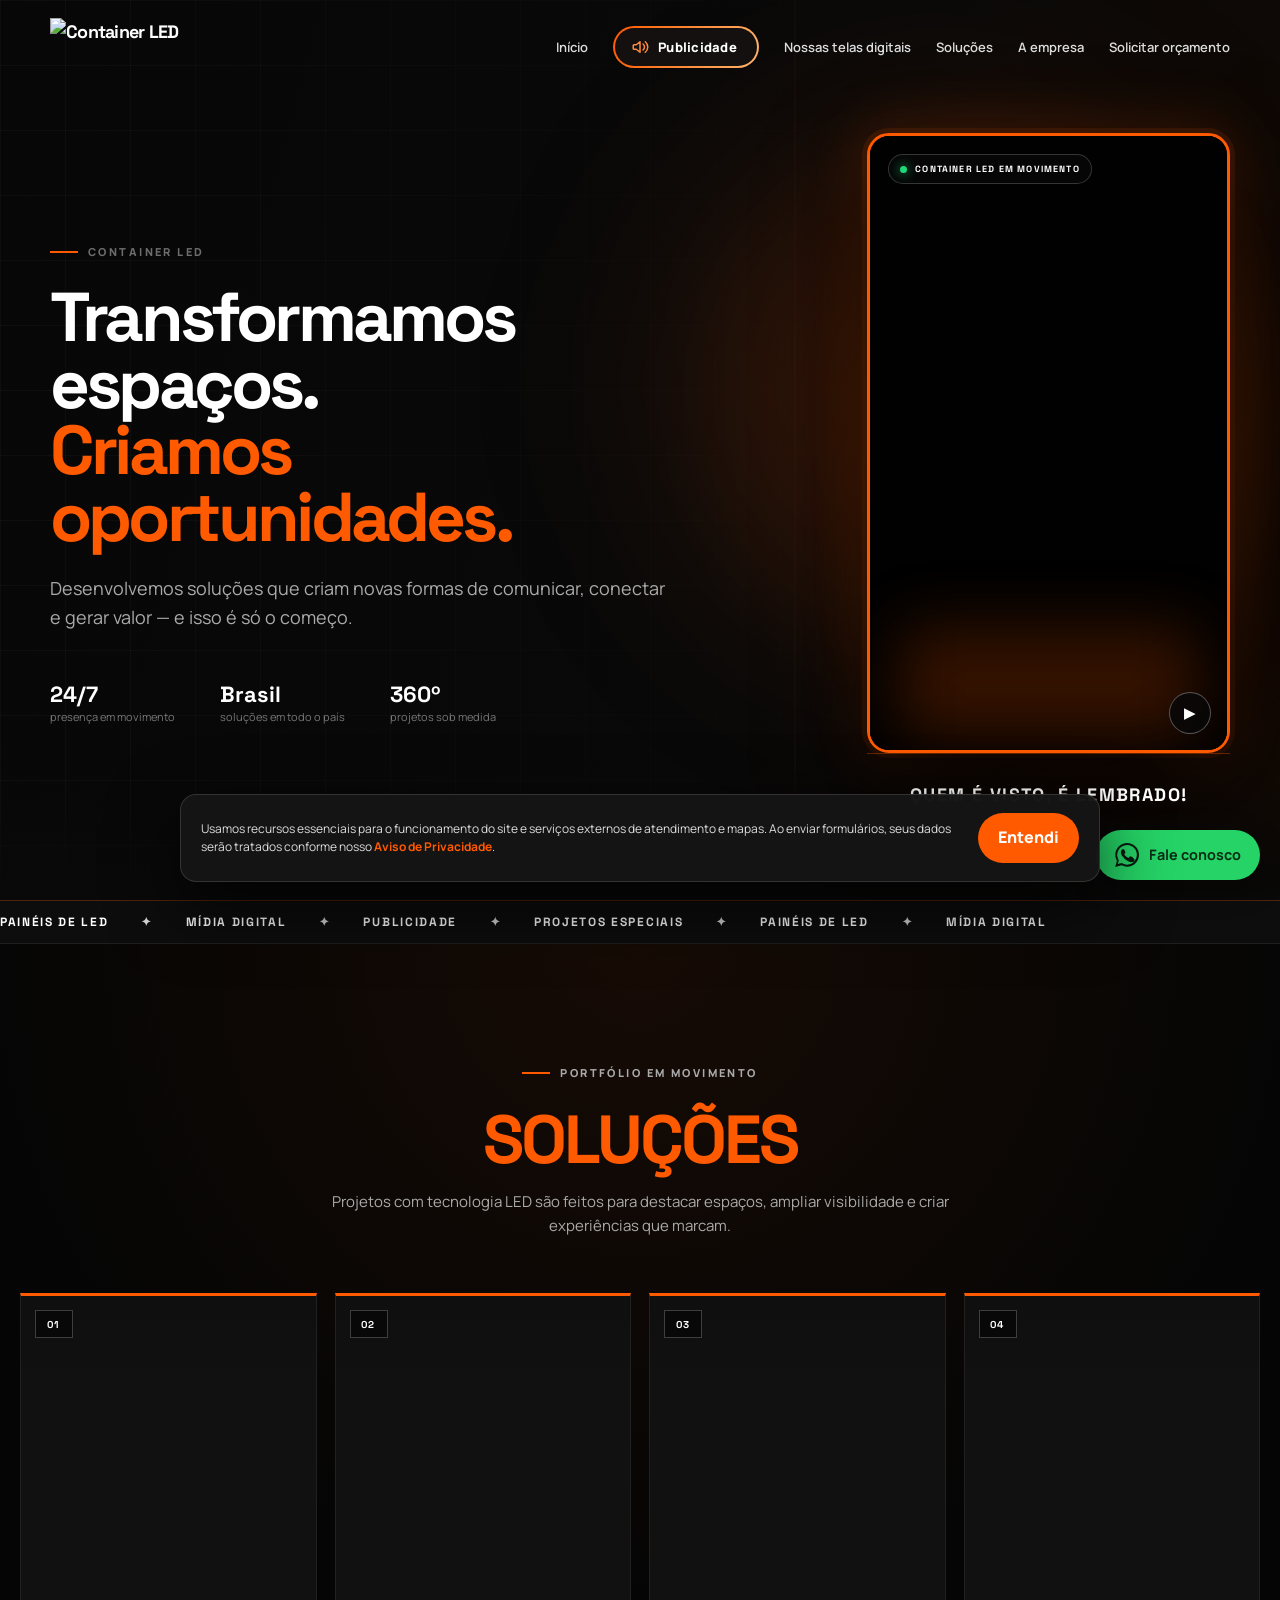
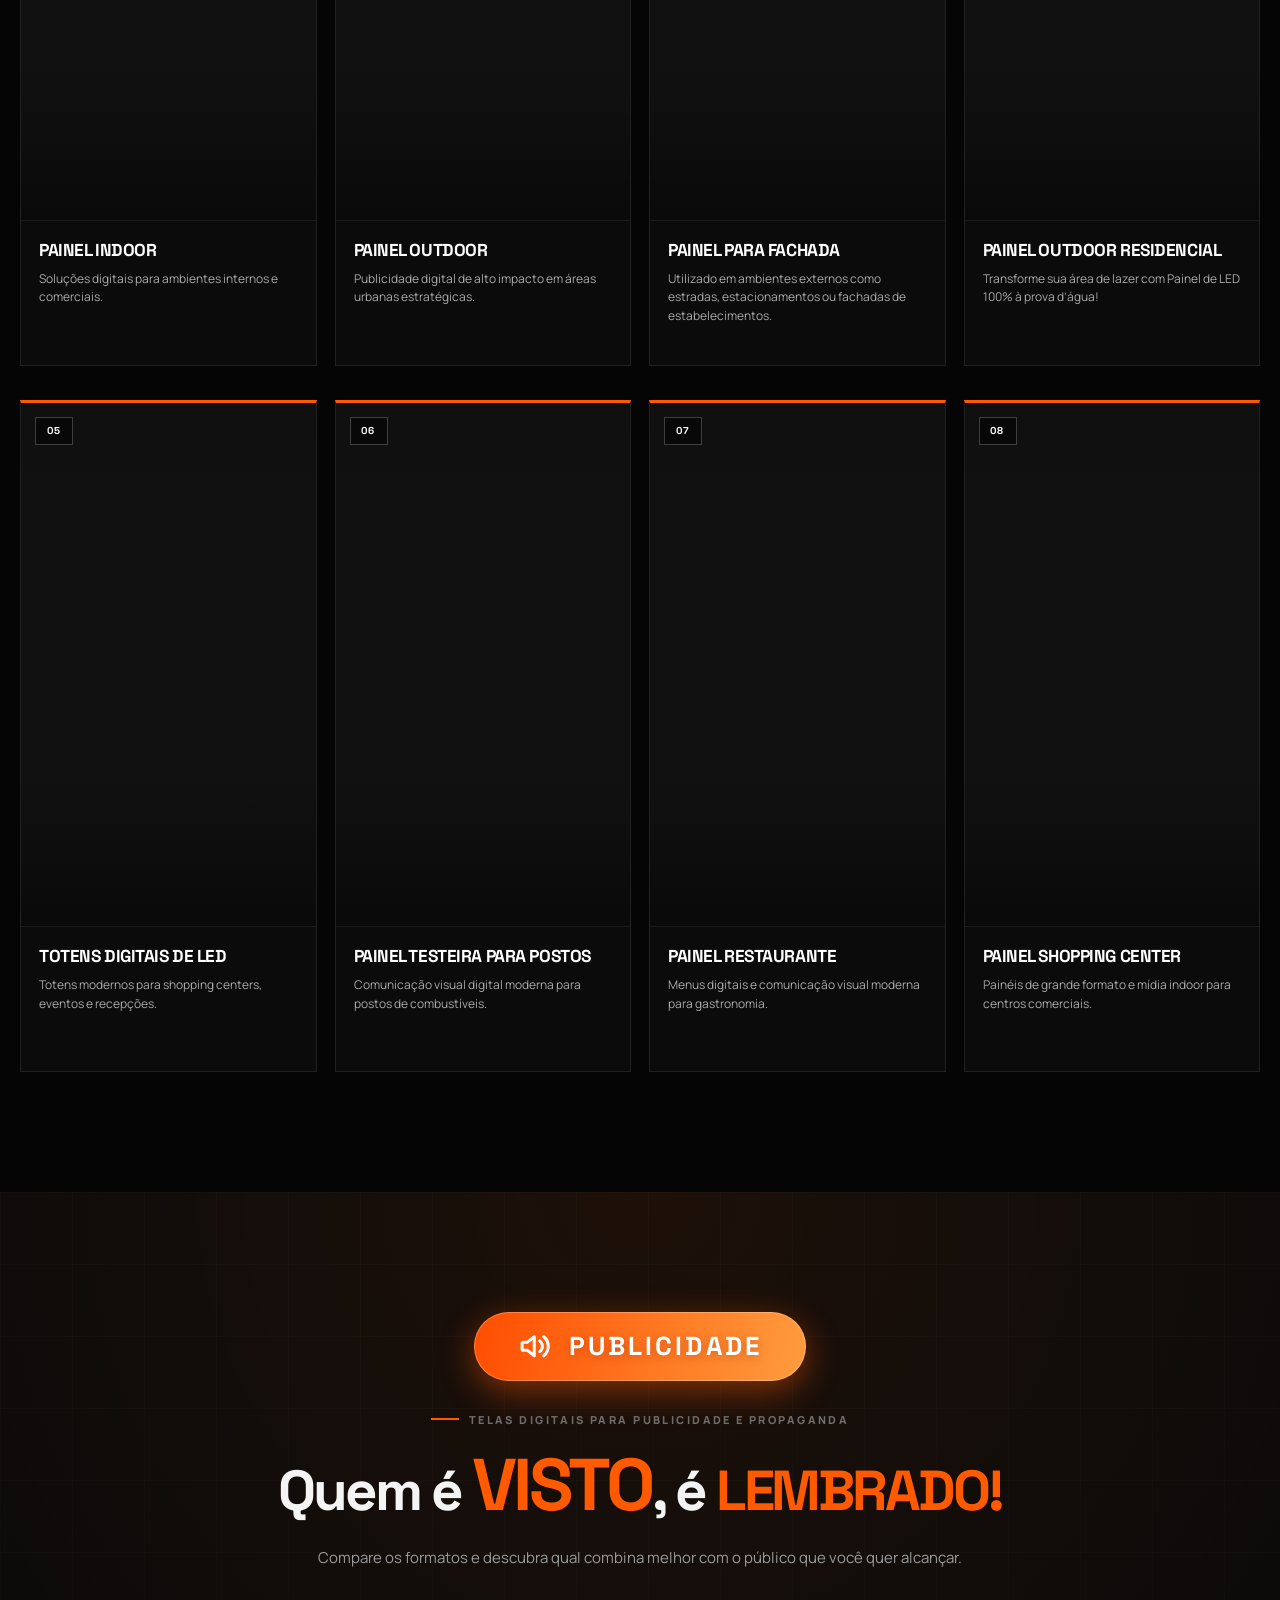
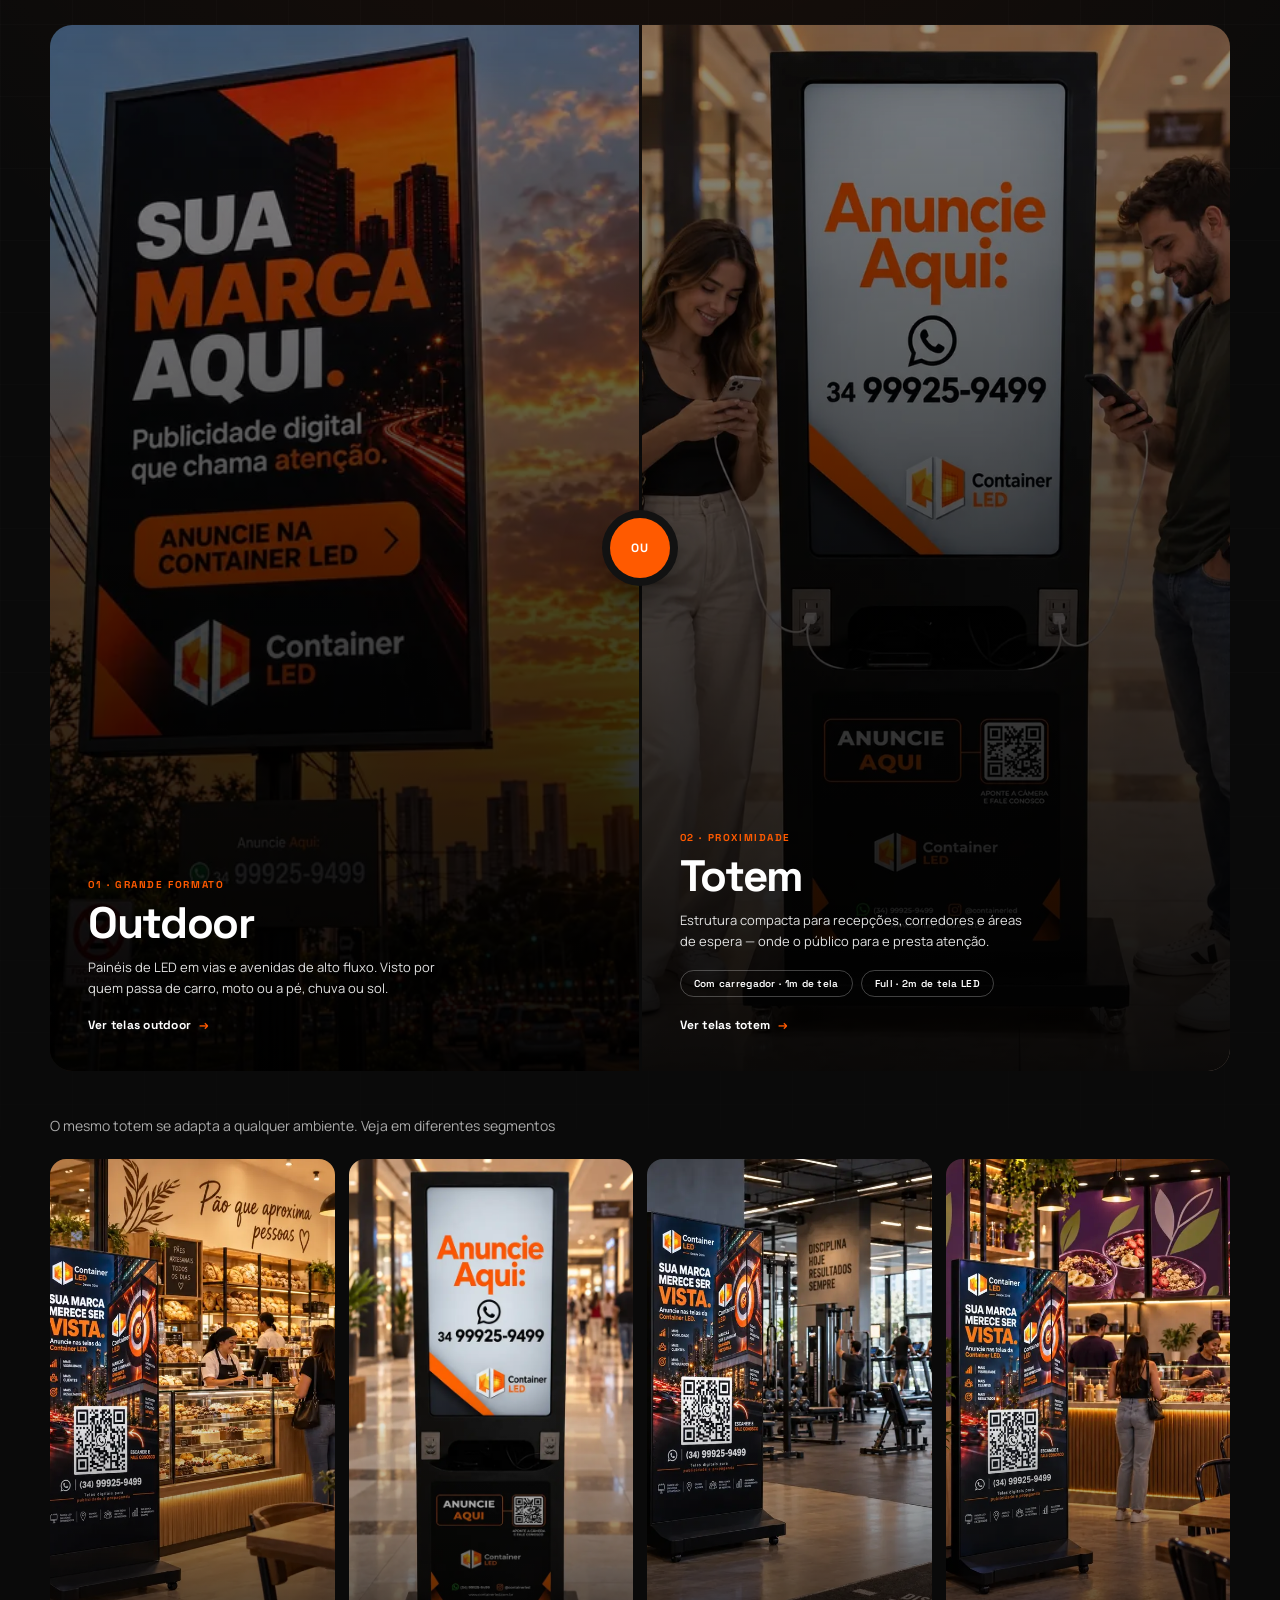
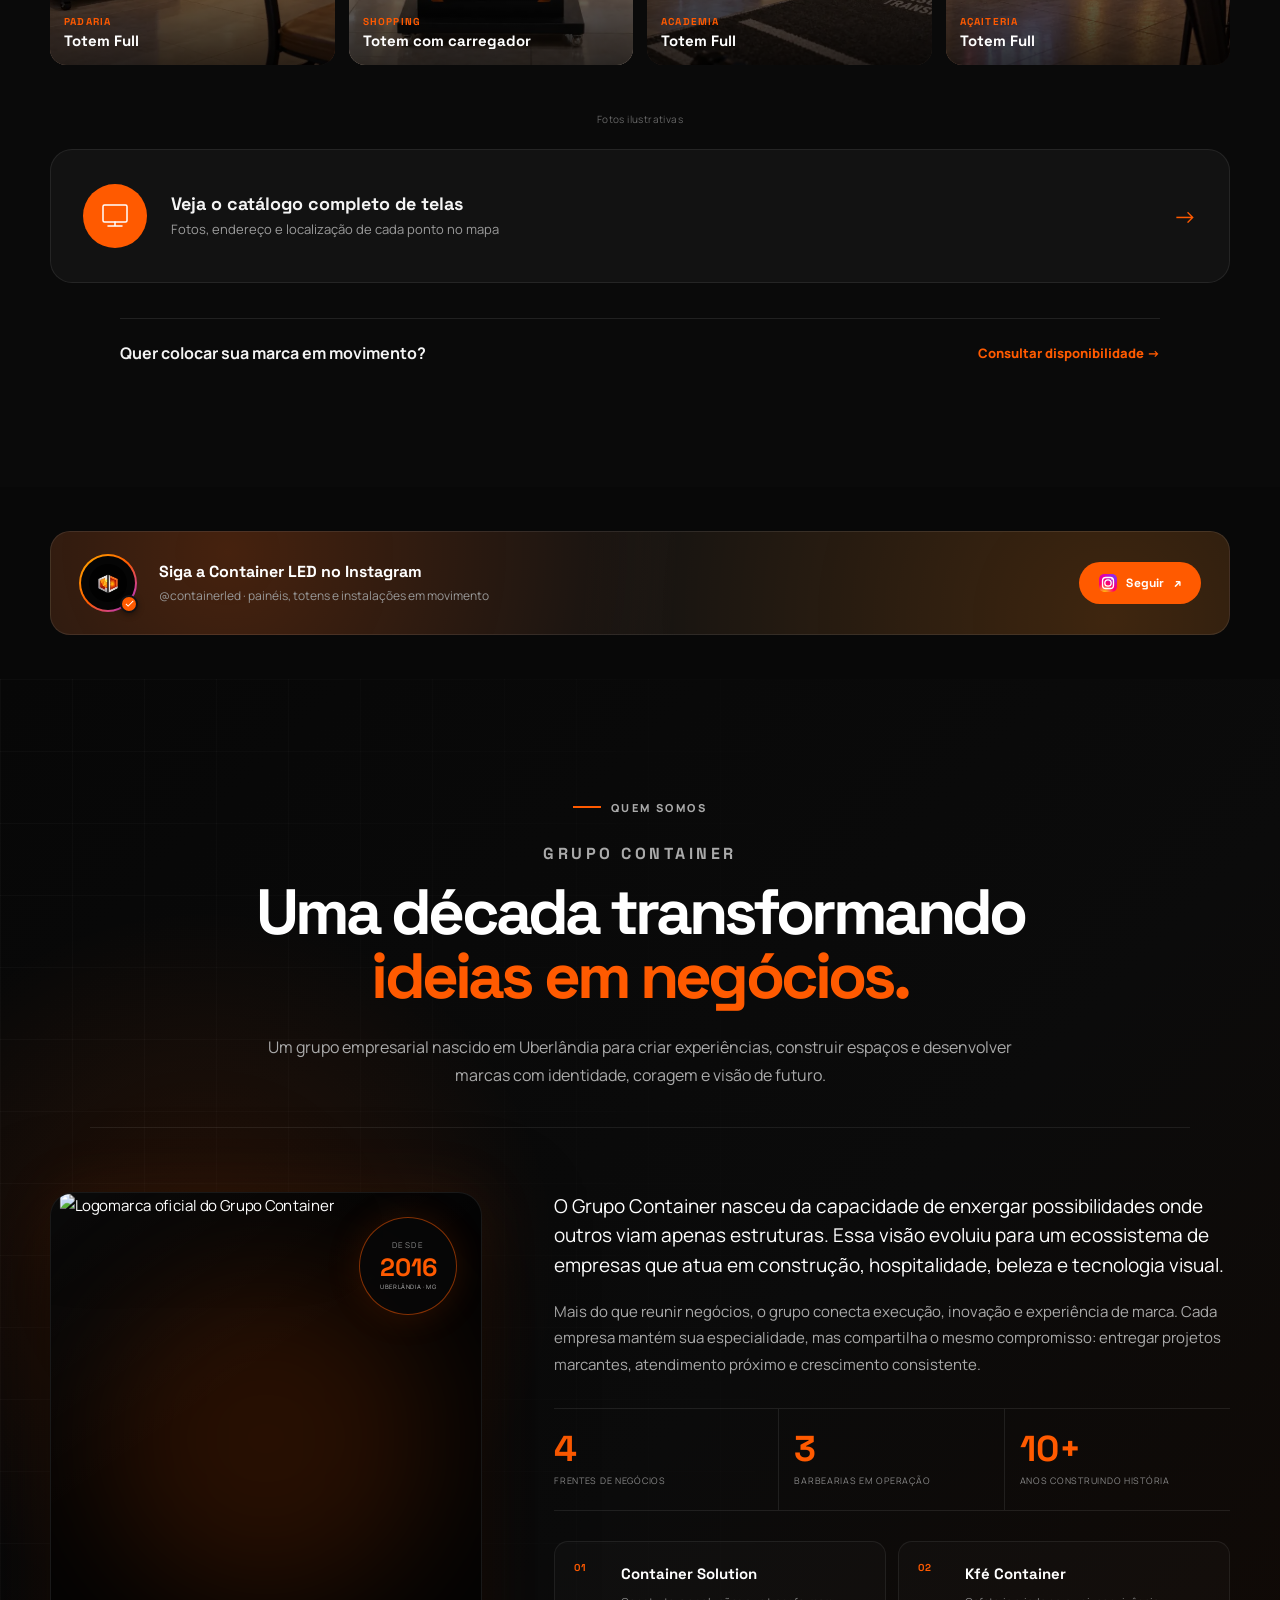
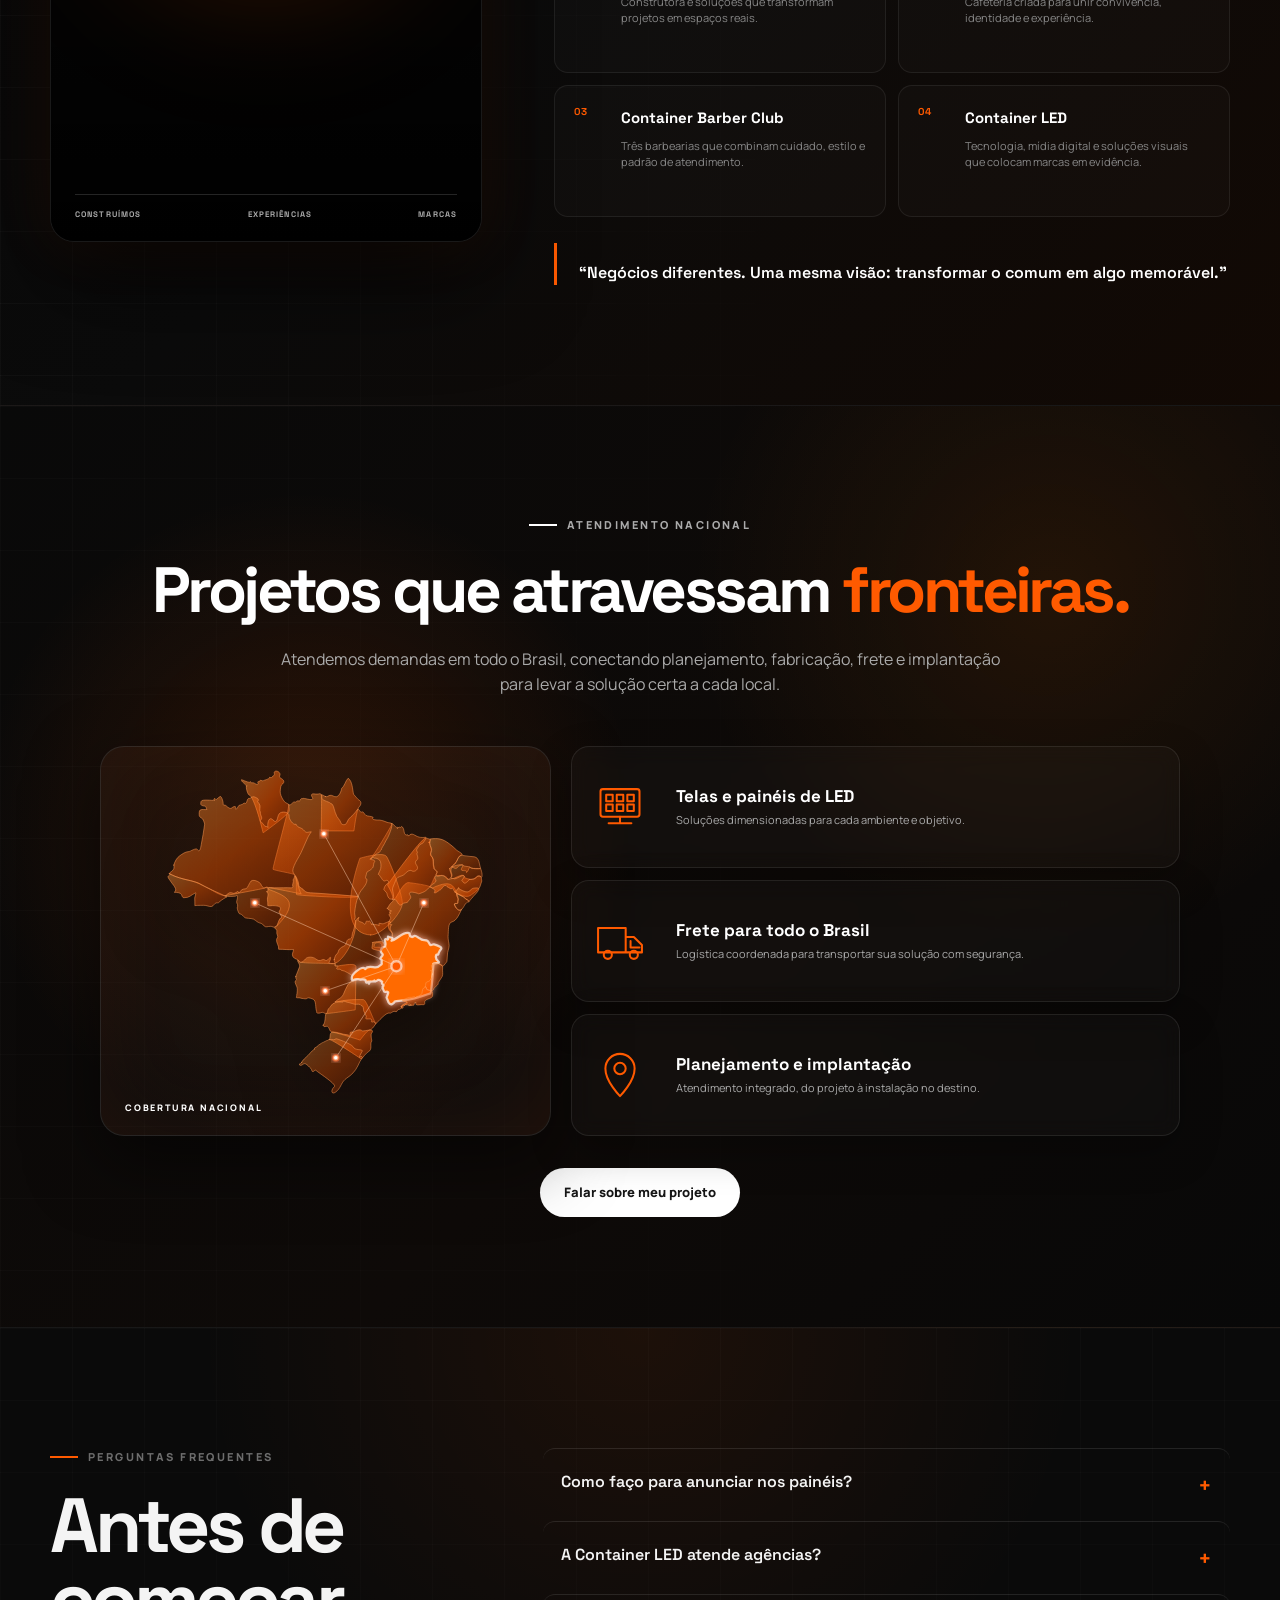
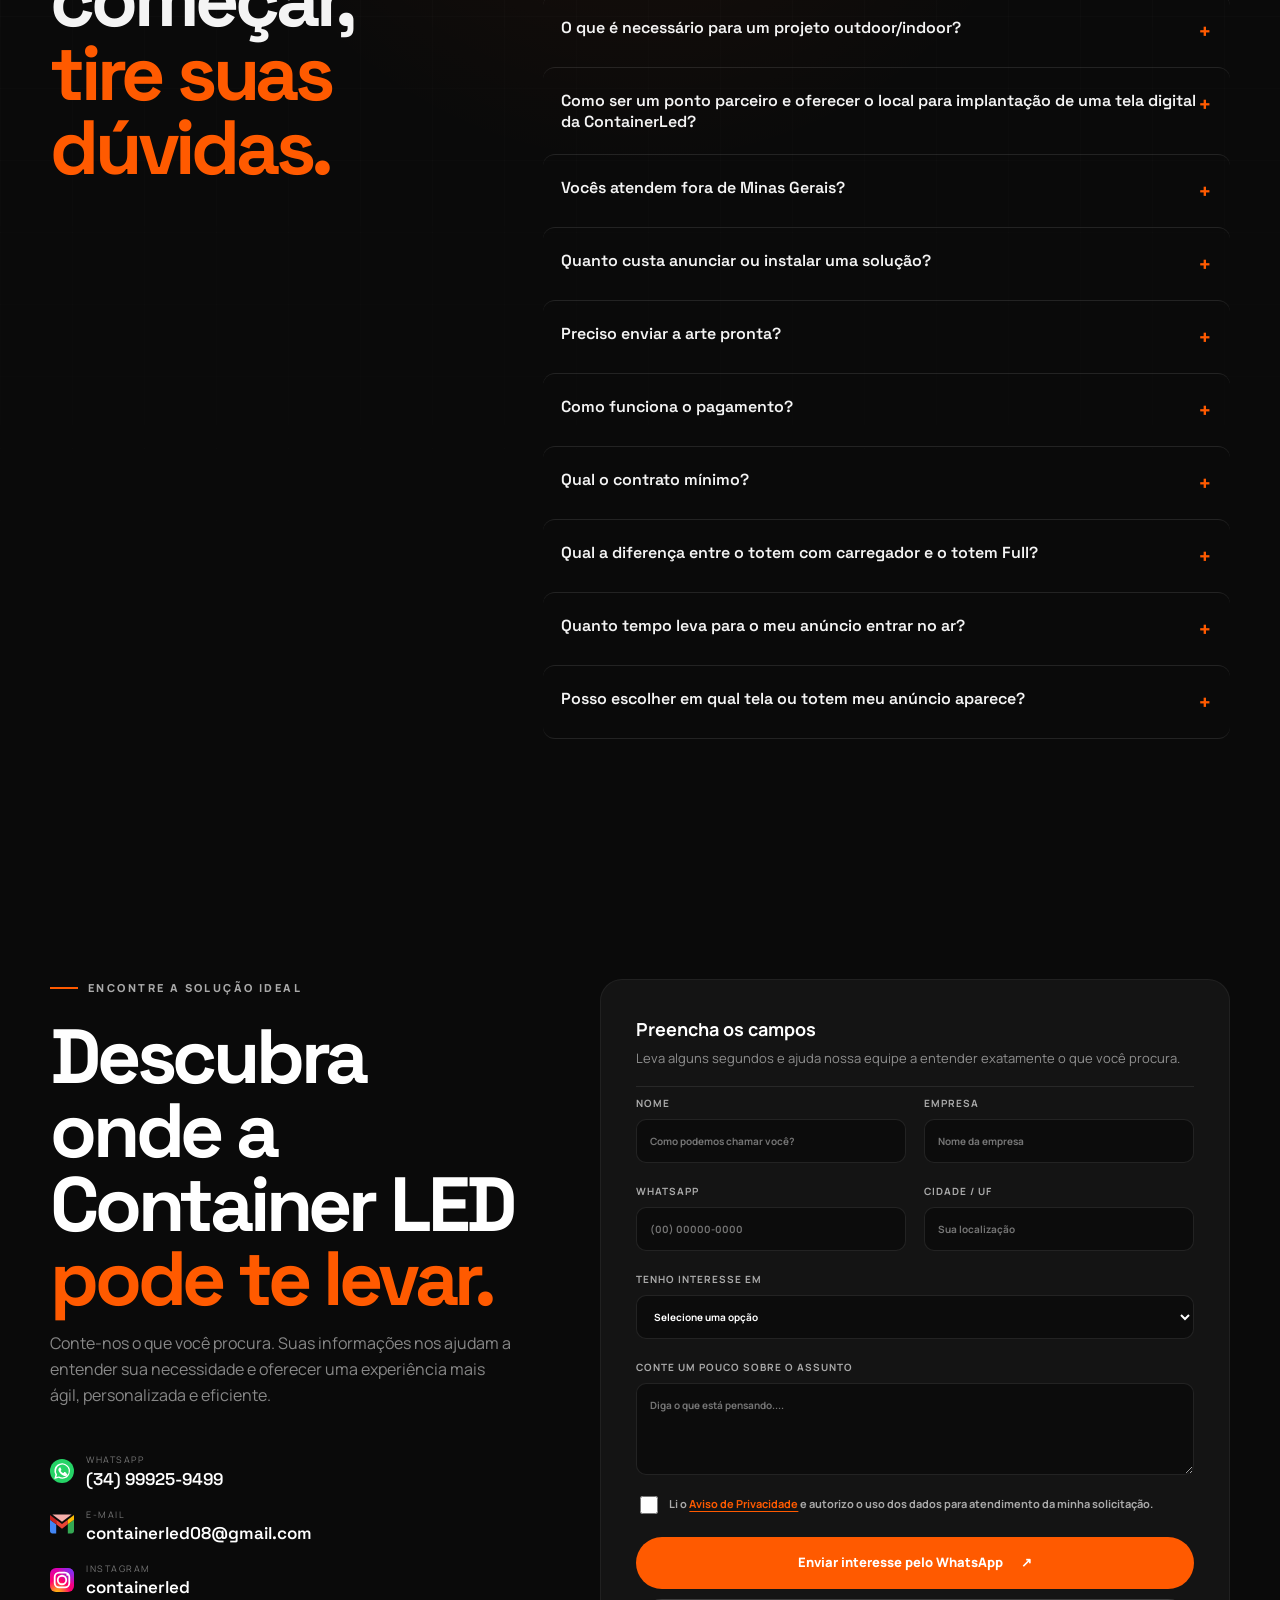
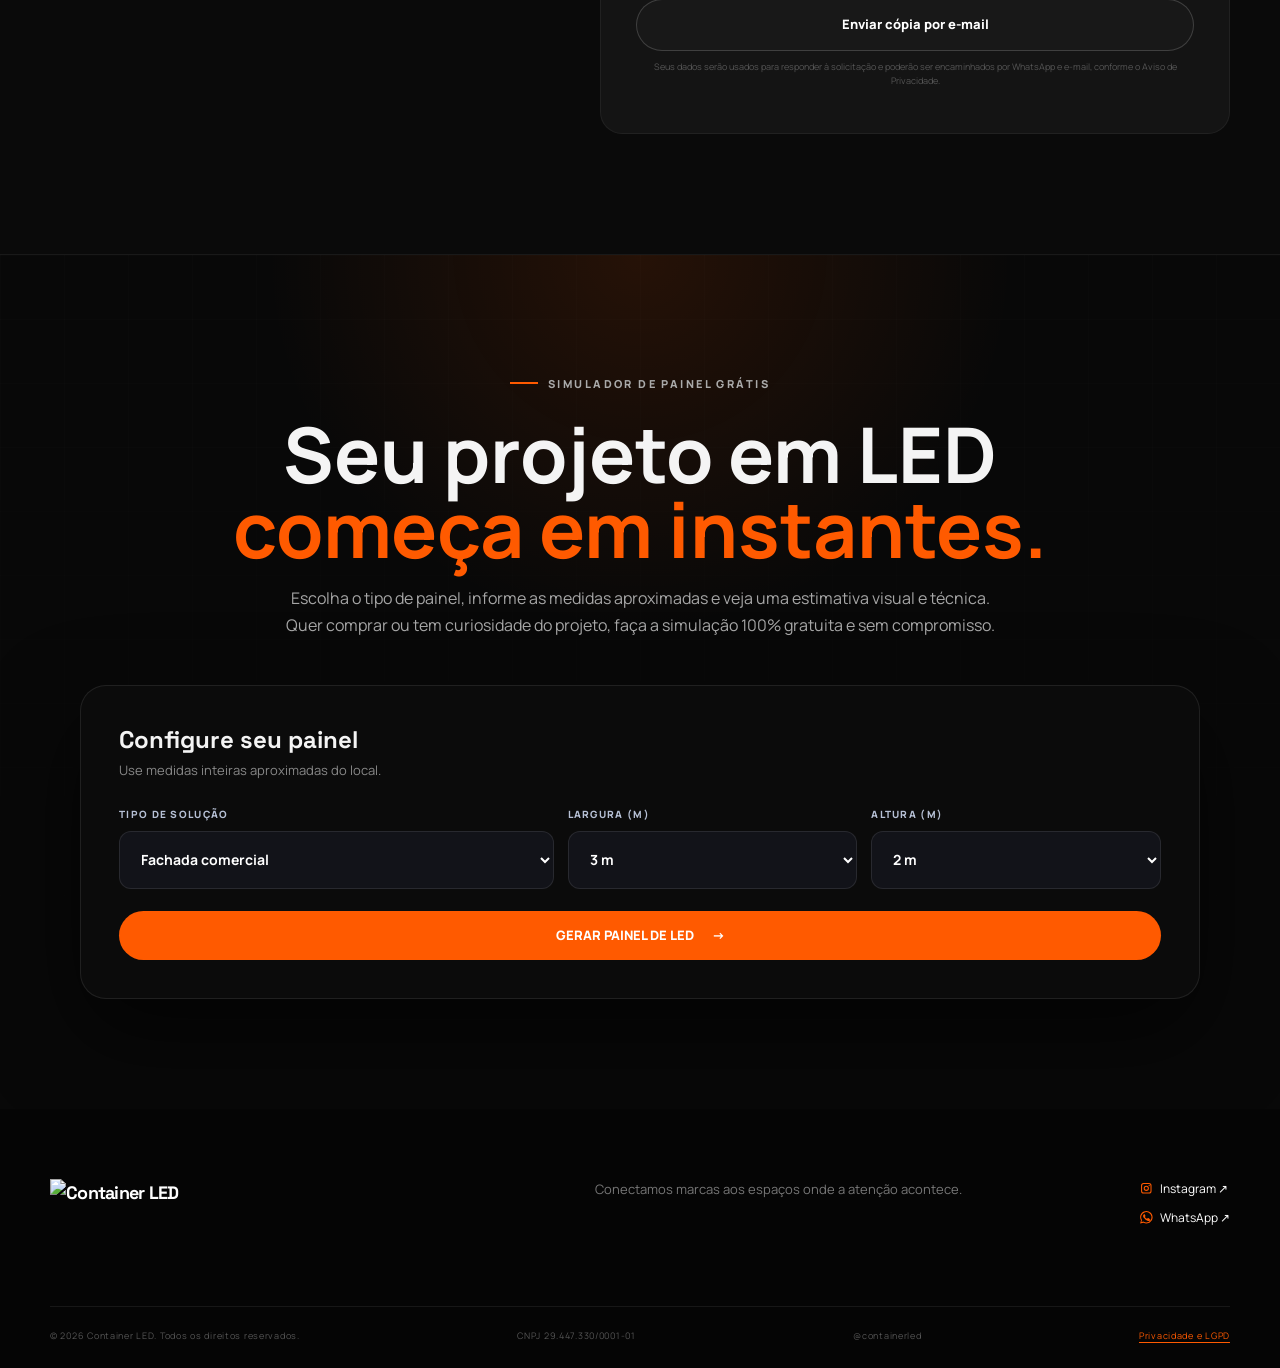
==== index.html @ c2b82aed "Botão Publicidade no menu, selo PUBLICIDADE animado em dobro e VISTO 30% maior Co-Authored-By: Claud" ====
<!doctype html>
<html lang="pt-BR">
<head>
  <meta charset="utf-8">
  <meta name="viewport" content="width=device-width, initial-scale=1">
  <meta name="description" content="Container LED: publicidade em painéis de LED, mobiliário urbano inteligente e soluções corporativas em LED em todo o Brasil.">
  <meta name="theme-color" content="#090909">
  <title>Container LED | Mídia que movimenta cidades</title>
  <link rel="preconnect" href="https://fonts.googleapis.com">
  <link rel="preconnect" href="https://fonts.gstatic.com" crossorigin>
  <link href="https://fonts.googleapis.com/css2?family=Manrope:wght@400;500;600;700;800&family=Space+Grotesk:wght@500;600;700&display=swap" rel="stylesheet">
  <link rel="stylesheet" href="styles-v48.css">
  <link rel="stylesheet" href="publicidade.css?v=1">
  <script src="script-v22.js" defer></script>
  <style>
    @media(max-width:960px){
      .main-nav.open{transform:translateX(0)!important}
      .main-nav .nav-cta{padding:0;border:0;border-radius:0;background:none}
    }
  </style>
</head>
<body>
  <a class="skip-link" href="#conteudo">Ir para o conteúdo</a>
  <header class="site-header" id="inicio">
    <div class="container nav-wrap">
      <a class="brand brand-image" href="/" aria-label="Container LED - início"><img src="assets/container-led-logo.webp" alt="Container LED"></a>
      <button class="menu-toggle" aria-label="Abrir menu" aria-expanded="false" aria-controls="menu"><span></span><span></span><span></span></button>
      <nav id="menu" class="main-nav" aria-label="Navegação principal">
        <a href="#inicio">Início</a>
        <a class="nav-publicidade" href="#paineis"><svg viewBox="0 0 24 24" aria-hidden="true"><path d="M3 10v4a1 1 0 0 0 1 1h3l5 4V5L7 9H4a1 1 0 0 0-1 1z"></path><path d="M16 8a5 5 0 0 1 0 8M19 5a9 9 0 0 1 0 14"></path></svg>Publicidade</a>
        <a href="/telas-digitais">Nossas telas digitais</a>
        <a href="#solucoes">Soluções</a>
        <a href="#empresa">A empresa</a>
        <a class="nav-cta" href="#orcamento">Solicitar orçamento</a>
      </nav>
    </div>
  </header>

  <main id="conteudo">
    <section class="hero hero-cinema">
      <div class="hero-grid" aria-hidden="true"></div>
      <div class="hero-orb hero-orb-one" aria-hidden="true"></div>
      <div class="container hero-layout">
        <div class="hero-content">
        <div class="eyebrow"><span></span> CONTAINER LED</div>
        <h1>Transformamos espaços.<br><em>Criamos oportunidades.</em></h1>
        <p>Desenvolvemos soluções que criam novas formas de comunicar, conectar e gerar valor — e isso é só o começo.</p>
        <div class="hero-stats" aria-label="Diferenciais">
          <div><strong>24/7</strong><span>presença em movimento</span></div>
          <div><strong>Brasil</strong><span>soluções em todo o país</span></div>
          <div><strong>360º</strong><span>projetos sob medida</span></div>
        </div>
        </div>
      <figure class="hero-panel hero-video-shell" aria-label="Container LED em movimento pela cidade">
        <div class="hero-video-frame">
          <video class="hero-main-video" autoplay muted loop playsinline preload="metadata" poster="assets/hero/video-primeira-pagina-poster.webp">
            <source src="assets/hero/video-primeira-pagina.mp4" type="video/mp4">
            Seu navegador não suporta vídeos HTML5.
          </video>
          <div class="hero-video-glow" aria-hidden="true"></div>
          <span class="hero-video-badge"><i></i> CONTAINER LED EM MOVIMENTO</span>
          <button class="hero-video-toggle" type="button" aria-label="Pausar vídeo principal">Ⅱ</button>
        </div>
        <figcaption><strong>QUEM É VISTO, É LEMBRADO!</strong></figcaption>
      </figure>
      </div>
    </section>

    <section class="marquee" aria-label="Soluções oferecidas"><div>PAINÉIS DE LED <span>✦</span> MÍDIA DIGITAL <span>✦</span> PUBLICIDADE <span>✦</span> PROJETOS ESPECIAIS <span>✦</span> PAINÉIS DE LED <span>✦</span> MÍDIA DIGITAL</div></section>

    <section class="section solutions-grid-section solutions-video-section" id="solucoes">
      <div class="container">
        <div class="solutions-grid-heading reveal">
          <div class="eyebrow light solutions-kicker"><span></span> PORTFÓLIO EM MOVIMENTO</div>
          <h2>SOLUÇÕES</h2>
          <p>Projetos com tecnologia LED são feitos para destacar espaços, ampliar visibilidade e criar experiências que marcam.</p>
        </div>
        <div class="solutions-video-grid">
          <a class="solution-video-card reveal" href="#orcamento" data-interest="Painel Indoor">
            <div class="solution-video-media">
              <video class="solution-video" muted loop playsinline preload="metadata" poster="assets/videos/paineis-indoor-poster.webp" aria-label="Painel de LED indoor em ambiente comercial">
                <source src="assets/videos/paineis-indoor.mp4" type="video/mp4">
                Seu navegador não suporta vídeos HTML5.
              </video>
              <span class="solution-video-index">01</span>
            </div>
            <div class="solution-video-copy">
              <h3>PAINEL INDOOR</h3>
              <p>Soluções digitais para ambientes internos e comerciais.</p>
            </div>
          </a>
          <a class="solution-video-card reveal" href="#orcamento" data-interest="Painel Outdoor">
            <div class="solution-video-media">
              <video class="solution-video" muted loop playsinline preload="metadata" poster="assets/videos/paineis-outdoor-poster.webp" aria-label="Painel de LED outdoor em área urbana">
                <source src="assets/videos/paineis-outdoor.mp4" type="video/mp4">
                Seu navegador não suporta vídeos HTML5.
              </video>
              <span class="solution-video-index">02</span>
            </div>
            <div class="solution-video-copy">
              <h3>PAINEL OUTDOOR</h3>
              <p>Publicidade digital de alto impacto em áreas urbanas estratégicas.</p>
            </div>
          </a>
          <a class="solution-video-card reveal" href="#orcamento" data-interest="Painel para Fachada">
            <div class="solution-video-media">
              <video class="solution-video" muted loop playsinline preload="metadata" poster="assets/videos/painel-fachada-poster.webp" aria-label="Painel de LED instalado em fachada">
                <source src="assets/videos/painel-fachada.mp4" type="video/mp4">
                Seu navegador não suporta vídeos HTML5.
              </video>
              <span class="solution-video-index">03</span>
            </div>
            <div class="solution-video-copy">
              <h3>PAINEL PARA FACHADA</h3>
              <p>Utilizado em ambientes externos como estradas, estacionamentos ou fachadas de estabelecimentos.</p>
            </div>
          </a>
          <a class="solution-video-card reveal" href="#orcamento" data-interest="Painel Outdoor Residencial">
            <div class="solution-video-media">
              <video class="solution-video" muted loop playsinline preload="metadata" poster="assets/videos/outdoor-residencial-poster.webp" aria-label="Painel de LED outdoor em área residencial">
                <source src="assets/videos/outdoor-residencial.mp4" type="video/mp4">
                Seu navegador não suporta vídeos HTML5.
              </video>
              <span class="solution-video-index">04</span>
            </div>
            <div class="solution-video-copy">
              <h3>PAINEL OUTDOOR RESIDENCIAL</h3>
              <p>Transforme sua área de lazer com Painel de LED 100% à prova d’água!</p>
            </div>
          </a>
          <a class="solution-video-card reveal" href="#orcamento" data-interest="Totens Digitais de Led">
            <div class="solution-video-media">
              <video class="solution-video" muted loop playsinline preload="metadata" poster="assets/videos/totens-digitais-poster.webp" aria-label="Totem digital em ambiente comercial">
                <source src="assets/videos/totens-digitais-atualizado.mp4" type="video/mp4">
                Seu navegador não suporta vídeos HTML5.
              </video>
              <span class="solution-video-index">05</span>
            </div>
            <div class="solution-video-copy">
              <h3>TOTENS DIGITAIS DE LED</h3>
              <p>Totens modernos para shopping centers, eventos e recepções.</p>
            </div>
          </a>
          <a class="solution-video-card reveal" href="#orcamento" data-interest="Painel Testeira Para Postos">
            <div class="solution-video-media">
              <video class="solution-video" muted loop playsinline preload="metadata" poster="assets/videos/testeiras-postos-poster.webp" aria-label="Testeira digital de LED em posto de combustível">
                <source src="assets/videos/testeiras-postos.mp4" type="video/mp4">
                Seu navegador não suporta vídeos HTML5.
              </video>
              <span class="solution-video-index">06</span>
            </div>
            <div class="solution-video-copy">
              <h3>PAINEL TESTEIRA PARA POSTOS</h3>
              <p>Comunicação visual digital moderna para postos de combustíveis.</p>
            </div>
          </a>
          <a class="solution-video-card reveal" href="#orcamento" data-interest="Painel Restaurante">
            <div class="solution-video-media">
              <video class="solution-video" muted loop playsinline preload="metadata" poster="assets/videos/restaurantes-poster.webp" aria-label="Painéis de LED e menus digitais em restaurante">
                <source src="assets/videos/restaurantes.mp4" type="video/mp4">
                Seu navegador não suporta vídeos HTML5.
              </video>
              <span class="solution-video-index">07</span>
            </div>
            <div class="solution-video-copy">
              <h3>PAINEL RESTAURANTE</h3>
              <p>Menus digitais e comunicação visual moderna para gastronomia.</p>
            </div>
          </a>
          <a class="solution-video-card reveal" href="#orcamento" data-interest="Painel Shopping Center">
            <div class="solution-video-media">
              <video class="solution-video" muted loop playsinline preload="metadata" poster="assets/videos/shopping-centers-poster.webp" aria-label="Painel de LED em shopping center">
                <source src="assets/videos/shopping-centers.mp4" type="video/mp4">
                Seu navegador não suporta vídeos HTML5.
              </video>
              <span class="solution-video-index">08</span>
            </div>
            <div class="solution-video-copy">
              <h3>PAINEL SHOPPING CENTER</h3>
              <p>Painéis de grande formato e mídia indoor para centros comerciais.</p>
            </div>
          </a>
        </div>
      </div>
    </section>

    <section class="section" id="paineis">
      <div class="container">
        <div class="section-heading media-exterior-heading reveal">
          <span class="section-badge"><svg viewBox="0 0 24 24" aria-hidden="true"><path d="M3 10v4a1 1 0 0 0 1 1h3l5 4V5L7 9H4a1 1 0 0 0-1 1z"></path><path d="M16 8a5 5 0 0 1 0 8M19 5a9 9 0 0 1 0 14"></path></svg> PUBLICIDADE</span>
          <div class="eyebrow"><span></span> TELAS DIGITAIS PARA PUBLICIDADE E PROPAGANDA</div>
          <h2>Quem é <em class="word-visto">VISTO</em>, é&nbsp;<em>LEMBRADO!</em></h2>
          <p>Compare os formatos e descubra qual combina melhor com o público que você quer alcançar.</p>
        </div>
        <div class="ads-versus reveal">
          <a class="ads-option" href="/telas-digitais/" aria-label="Ver telas outdoor no catálogo completo">
            <img src="assets/segmento-outdoor-avenida.webp" alt="Painel outdoor Container LED em avenida ao entardecer" loading="lazy">
            <div class="ads-option-overlay">
              <span class="ads-option-eyebrow">01 · GRANDE FORMATO</span>
              <h3>Outdoor</h3>
              <p>Painéis de LED em vias e avenidas de alto fluxo. Visto por quem passa de carro, moto ou a pé, chuva ou sol.</p>
              <span class="ads-option-cta">Ver telas outdoor <b>→</b></span>
            </div>
          </a>
          <span class="ads-versus-divider" aria-hidden="true">OU</span>
          <a class="ads-option" href="/telas-digitais/" aria-label="Ver telas totem no catálogo completo">
            <img src="assets/totem-carregador-publicidade.webp" alt="Totem digital Container LED com carregadores em shopping" loading="lazy">
            <div class="ads-option-overlay">
              <span class="ads-option-eyebrow">02 · PROXIMIDADE</span>
              <h3>Totem</h3>
              <p>Estrutura compacta para recepções, corredores e áreas de espera — onde o público para e presta atenção.</p>
              <div class="ads-option-variants"><span>Com carregador · 1m de tela</span><span>Full · 2m de tela LED</span></div>
              <span class="ads-option-cta">Ver telas totem <b>→</b></span>
            </div>
          </a>
        </div>

        <p class="segments-gallery-lead reveal">O mesmo totem se adapta a qualquer ambiente. Veja em diferentes segmentos</p>
        <div class="segments-showcase reveal">
          <figure class="segment-shot"><img src="assets/segmento-padaria-totem.webp" alt="Totem digital Container LED Full instalado em padaria" loading="lazy"><figcaption><span>Padaria</span><b>Totem Full</b></figcaption></figure>
          <figure class="segment-shot"><img src="assets/segmento-shopping-totem-full.webp" alt="Totem digital Container LED com carregador em corredor de shopping" loading="lazy"><figcaption><span>Shopping</span><b>Totem com carregador</b></figcaption></figure>
          <figure class="segment-shot"><img src="assets/segmento-academia-totem.webp" alt="Totem digital Container LED Full instalado em academia" loading="lazy"><figcaption><span>Academia</span><b>Totem Full</b></figcaption></figure>
          <figure class="segment-shot"><img src="assets/segmento-acaiteria-totem.webp" alt="Totem digital Container LED Full instalado em açaiteria" loading="lazy"><figcaption><span>Açaiteria</span><b>Totem Full</b></figcaption></figure>
        </div>
        <p class="segments-showcase-note reveal">Fotos ilustrativas</p>

        <a class="catalog-teaser reveal" href="/telas-digitais/" aria-label="Ver catálogo completo de telas digitais">
          <span class="catalog-teaser-icon" aria-hidden="true">
            <svg viewBox="0 0 64 64"><rect x="8" y="10" width="48" height="34" rx="3"></rect><path d="M18 52h28M32 44v8"></path></svg>
          </span>
          <span class="catalog-teaser-copy">
            <strong>Veja o catálogo completo de telas</strong>
            <span>Fotos, endereço e localização de cada ponto no mapa</span>
          </span>
          <span class="catalog-teaser-arrow">→</span>
        </a>

        <div class="section-cta reveal"><p>Quer colocar sua marca em movimento?</p><a class="text-link" href="#orcamento">Consultar disponibilidade <span>→</span></a></div>
      </div>
    </section>
    <section class="instagram-cta-section" id="instagram">
      <div class="container">
        <a class="instagram-cta-banner reveal" href="https://www.instagram.com/containerled/" target="_blank" rel="noopener" aria-label="Seguir a Container LED no Instagram">
          <span class="instagram-cta-avatar">
            <img src="assets/instagram-profile-photo.webp" alt="Foto de perfil do Instagram da Container LED">
            <span class="instagram-badge" aria-label="Perfil oficial"><svg viewBox="0 0 24 24" aria-hidden="true"><path d="M9 16.2 4.8 12l-1.4 1.4L9 19 21 7l-1.4-1.4z"/></svg></span>
          </span>
          <span class="instagram-cta-copy">
            <strong>Siga a Container LED no Instagram</strong>
            <span>@containerled · painéis, totens e instalações em movimento</span>
          </span>
          <span class="instagram-cta-button">
            <svg class="platform-icon" viewBox="0 0 24 24" aria-hidden="true"><defs><radialGradient id="ig-cta-a" cx="30%" cy="107%" r="115%"><stop offset="0" stop-color="#FFD600"/><stop offset=".48" stop-color="#FF0169"/><stop offset="1" stop-color="#D300C5"/></radialGradient><radialGradient id="ig-cta-b" cx="95%" cy="5%" r="100%"><stop offset="0" stop-color="#7638FA"/><stop offset=".64" stop-color="#7638FA" stop-opacity="0"/></radialGradient></defs><rect width="24" height="24" rx="6" fill="url(#ig-cta-a)"/><rect width="24" height="24" rx="6" fill="url(#ig-cta-b)"/><circle cx="12" cy="12" r="4.25" fill="none" stroke="#FFF" stroke-width="1.8"/><rect x="4.7" y="4.7" width="14.6" height="14.6" rx="4.4" fill="none" stroke="#FFF" stroke-width="1.8"/><circle cx="17.35" cy="6.75" r="1.05" fill="#FFF"/></svg>
            Seguir <span class="instagram-cta-arrow">↗</span>
          </span>
        </a>
      </div>
    </section>
    <section class="section company-section company-authority" id="empresa">
      <div class="company-authority-grid-bg" aria-hidden="true"></div>
      <div class="container">
        <div class="company-authority-heading company-centered-heading reveal">
          <div class="eyebrow light"><span></span> QUEM SOMOS</div>
          <p class="company-signature">GRUPO CONTAINER</p>
          <h2>Uma década transformando <em>ideias em negócios.</em></h2>
          <p>Um grupo empresarial nascido em Uberlândia para criar experiências, construir espaços e desenvolver marcas com identidade, coragem e visão de futuro.</p>
        </div>
        <div class="company-authority-grid">
          <div class="company-art company-art-authority reveal">
            <div class="company-art-halo" aria-hidden="true"></div>
            <img src="assets/hero/grupo-container-logo.webp" alt="Logomarca oficial do Grupo Container">
            <div class="company-seal"><small>DESDE</small><strong>2016</strong><span>UBERLÂNDIA · MG</span></div>
            <div class="company-art-caption"><span>CONSTRUÍMOS</span><span>EXPERIÊNCIAS</span><span>MARCAS</span></div>
          </div>
          <div class="company-copy company-authority-copy reveal">
            <p class="company-lead">O Grupo Container nasceu da capacidade de enxergar possibilidades onde outros viam apenas estruturas. Essa visão evoluiu para um ecossistema de empresas que atua em construção, hospitalidade, beleza e tecnologia visual.</p>
            <p>Mais do que reunir negócios, o grupo conecta execução, inovação e experiência de marca. Cada empresa mantém sua especialidade, mas compartilha o mesmo compromisso: entregar projetos marcantes, atendimento próximo e crescimento consistente.</p>
            <div class="group-proof" aria-label="Números do Grupo Container">
              <div><strong>4</strong><span>frentes de negócios</span></div>
              <div><strong>3</strong><span>barbearias em operação</span></div>
              <div><strong>10+</strong><span>anos construindo história</span></div>
            </div>
            <div class="group-brands" aria-label="Empresas do Grupo Container">
              <article><span>01</span><div><strong>Container Solution</strong><p>Construtora e soluções que transformam projetos em espaços reais.</p></div></article>
              <article><span>02</span><div><strong>Kfé Container</strong><p>Cafeteria criada para unir convivência, identidade e experiência.</p></div></article>
              <article><span>03</span><div><strong>Container Barber Club</strong><p>Três barbearias que combinam cuidado, estilo e padrão de atendimento.</p></div></article>
              <article><span>04</span><div><strong>Container LED</strong><p>Tecnologia, mídia digital e soluções visuais que colocam marcas em evidência.</p></div></article>
            </div>
            <blockquote>“Negócios diferentes. Uma mesma visão: transformar o comum em algo memorável.”</blockquote>
          </div>
        </div>
      </div>
    </section>

    <section class="brazil-section national-section" id="brasil">
      <div class="container brazil-content brazil-centered reveal">
        <div class="national-heading">
          <div class="eyebrow light"><span></span> ATENDIMENTO NACIONAL</div>
          <h2>Projetos que atravessam <em>fronteiras.</em></h2>
          <p>Atendemos demandas em todo o Brasil, conectando planejamento, fabricação, frete e implantação para levar a solução certa a cada local.</p>
        </div>
        <div class="national-coverage">
          <div class="coverage-map" aria-label="Cobertura em todo o território brasileiro">
            <!-- Geometria do mapa adaptada de LucasBassetti/mapa-brasil-svg (MIT). Consulte THIRD_PARTY_NOTICES.md. -->
            <svg class="brazil-map-graphic" viewBox="0 0 450 460" role="img" aria-label="Mapa do Brasil em laranja com o estado de Minas Gerais destacado">
  <title>Atendimento em todo o Brasil, com Minas Gerais em destaque</title>
  <defs>
    <linearGradient id="br-map-fill" x1="0" y1="0" x2="1" y2="1"><stop offset="0" stop-color="#ff9a3d"></stop><stop offset=".52" stop-color="#ff5a00"></stop><stop offset="1" stop-color="#9f2e00"></stop></linearGradient>
    <filter id="br-map-glow" x="-30%" y="-30%" width="160%" height="160%"><feGaussianBlur stdDeviation="5" result="blur"></feGaussianBlur><feMerge><feMergeNode in="blur"></feMergeNode><feMergeNode in="SourceGraphic"></feMergeNode></feMerge></filter>
  </defs>
  <g class="brazil-states"><g class="brazil-state" data-state="Tocantins" data-code="17"><path d="M289.558,235.641 c16.104,0.575,44.973-31.647,44.835-45.259c-0.136-13.612-17.227-58.446-22.349-66.088c-5.122-7.628-37.905,2.506-37.905,2.506 S234.852,233.695,289.558,235.641z"></path></g><g class="brazil-state" data-state="Bahia" data-code="29"><path d="M313.276,197.775 c2.084-2.739,3.506-7.012,6.464-8.764c1.641-0.973,3.232-4.684,4.271-5.163c2.304-1.014,12.161-25.143,20.706-22.513 c1.095,0.342,29.881,3.478,32.153,7.532c2.246-0.506,17.582-8.804,25.829-4.999c9.172,4.246,11.225,20.679,11.2,20.843 c0.107,0.328-0.823,5.765-0.985,5.929c-1.15,1-5.258-0.807-4.22,2.138c1.317,3.751,5.094,10.583,9.97,6.613 c-3.669,6.574-6.846,16.022-13.966,17.747c-5.808,1.411-4.605,13.421-5.178,18.037c-0.465,3.75,0.192,8.448,1.014,12.117 c1.148,4.959-0.821,8.6-1.808,13.42c-0.822,4.162-0.219,8.299-0.987,12.297c-0.271,1.286-4.407,5.723-5.559,7.148 c-1.616-1.426-63.952-37.248-73.1-36.265c1.149-3.738,2.438-9.559-0.741-12.723c-8.625-8.572-0.135-19.335-0.162-19.432 c-0.546-1.725-5.396-6.079-0.026-7.175c-3.175,0.959-1.944-4.027,0.875-3.012C316.726,200.733,314.044,200.527,313.276,197.775z"></path></g><g class="brazil-state" data-state="Sergipe" data-code="28"><path d="M408.561,191.735 c0.521-1.505,2.465-0.725,3.533-0.794c2.273-0.164,0.494-2.738,1.095-3.778c2.026-3.793-2.738-5.999-1.998-10.408 c4.024,1.931,9.448,3.397,12.408,6.89c1.343,1.533,5.504,2.656,5.832,4.847c-6.822,0.384-6.901,8.819-11.942,11.572 C413.545,202.212,407.055,193.721,408.561,191.735z"></path></g><g class="brazil-state" data-state="Pernambuco" data-code="26"><path d="M373.011,167.238 c2.709-0.795,6.218-14.106,8.325-15.106c4.136-1.986,17.255-1.437,17.8,4.903c-0.437-0.068,8.189-2.273,7.479-1.466 c1.7-0.711,10.518-4.723,12.599-4.82c0.274-0.013,4.603,0.905,3.068,2.315c-0.464,0.439,4.219,3.698,10.789,3.45 c4.66-0.176,5.179-3.436,8.627-4.409c5.89-1.67,4.737,3.698,5.589,6.943c-1.182,2.684-1.646,5.586-2.74,8.285 c-1.533,3.792-9.804,9.791-13.39,12.119c-7.287,4.778-21.802-4.067-22.762-5.67c-0.602-0.985-2.55-5.121-3.178-5.107 c-0.629,0.356-1.04,0.861-1.287,1.519c-0.904-0.013-7.256-3.533-7.502-4.655c-4.769-1.151-5.425,6.108-8.957,6.19 c0.219,0.108-8.244,6.681-7.506,3.314C383.556,170.4,374.241,168.566,373.011,167.238z"></path></g><g class="brazil-state" data-state="Alagoas" data-code="27"><path d="M413.953,169.018 c3.78,3.313,9.424,5.505,12.547,5.491c3.229-0.013,5.009-3.328,7.421-4.794c1.177-0.712,10.297-1.93,9.174,1.042 c-1.807,4.848-7.122,8.585-10.024,12.789c-2.792,2-3.423,7.093-6.354,1.864c-3.259,0.424-3.722-4.424-6.957-4.477 c-3.668-2.261-7.998-3.769-11.201-6.342C410.615,172.646,412.751,171.359,413.953,169.018z"></path></g><g class="brazil-state" data-state="Rio Grande do Norte" data-code="24"><path d="M404.698,138.795 c2.383-4.027,6.574-6.123,8.49-11.149c1.973-5.107,3.834-5.818,8.764-4.642c5.041,1.207,9.339,0.837,14.57,1.671 c7.534,1.193,6.848,10.968,9.206,16.516c-1.919,1.096-13.972,0.521-15.064-1.657c-1.041-2.067-2.904,7.107-5.094,7.3 c1.532-5.847-12.654,1.78-5.424-8.683c2.545-3.67-6.302-0.808-6.711,0.725C410.121,144.013,407.217,139.151,404.698,138.795z"></path></g><g class="brazil-state" data-state="Ceará" data-code="23"><path d="M372.379,104.409 c0.437-1.368,2.961-3.627,1.043-5.025c12.106-1.328,17.581-0.849,27.66,6.723c4.026,3.054,6.822,5.574,10.571,9.147 c1.317,1.273,7.614,4.313,7.914,6.164c-0.054-0.316-5.396,3.696-5.997,5.217c-1.066,2.684-2.659,6.093-4.3,8.298 c0.025-0.055-6.903,3.957-3.532,4.217c-4.41,3.821-1.015,8.135-0.797,11.517c0.196,2.767-4.38,7.587-6.765,5.422 c-2.244-1.999-3.998-5.711-7.779-5.094c-1.998,0.329-5.476,2.189-7.612,0.479c-2.52-2.054,3.669-5.162-0.545-7.354 c-6.987-3.615-1.264-15.393-6.684-20.239c-3.504-3.136,1.753-7.313,0.109-10.749C374.952,111.68,373.694,105.244,372.379,104.409 C373.035,102.314,374.815,105.971,372.379,104.409z"></path></g><g class="brazil-state" data-state="Piauí" data-code="22"><path d="M320.781,185.478 c2.465-5.149-7.505-20.801-7.505-20.801s47.354-65.868,54.285-66.841c0.299-0.042,6.243,1.768,6.463,2.219 c0.438,0.863-0.821,5.244-0.685,6.587c0.275,2.629,2.879,6.587,2.328,8.684c-1.15,4.736-1.863,6.134,1.369,9.901 c2.794,3.245,0.325,10.16,2.544,14.269c-1.778,4.23,4.768,3.656,3.943,7.613c-0.655,3.163-5.424,7.655-1.176,10.312 c0.274,4.642-4.685,4.983-6.79,7.818c-2.631,2.835-5.535,5.013-7.999,7.888c-0.55,0.671-8.821,4.096-9.998,4.082 c0.302-0.301-17.665-6.449-11.967,2.354c2.463,3.808-1.505,5.56-3.177,8.778c-0.633,2.164-5.836,0.958-7.836,3.205 C328.176,198.748,327.409,180.727,320.781,185.478z"></path></g><g class="brazil-state" data-state="Maranhão" data-code="21"><path d="M288.845,127.827 c4.108-2.726,31.195-48.985,31.386-50.395c1.235,0.397,6.084,7.435,7.562,5.025c0.493,0.013-0.328,2.15-0.547,2.396 c-0.054-0.135,2.189-2.286,2.52-2.436c0.521-0.233,1.948,1.903,3.451-0.726c5.642,1.575,1.314,14.31,9.121,11.694 c-1.147,0.384,1.452,0.74,0.848,1.905c5.095-6.587,8.488-0.027,15.337,1.491c2.025,0.466,6.243,0.575,8.162,0.207 c3.808-0.823-2.082,6.847-2.082,6.887c-1.369,2.986-5.041,1.713-6.818,5.683c-0.684,1.549-3.506,4.327-3.042,6.148 c0.494,1.781,2.081,2.863,0.274,4.629c0.603,2.793,3.066,7.109-0.385,9.12c-4.601,4.383,2.304,7.52,1.316,11.598 c-0.9,3.726-6.244,5.725-9.147,2.78c-4.847-0.11-6.872,3.821-10.406,6.45c-2.74,2.041-8.793,2.493-10.327,5.642 c-1.918,3.929-3.699,8.763-5.341,12.79c-1.699,4.204,6.383,18.762-4.328,15.611c-0.932-0.273-3.396-4.725-3.396-5.738 c-0.081-3.739-2.738-4.176-4.821-7.477c0.356-3.025,2.466-6.929,4.766-8.052c3.342-1.63,1.919-6.629-2.466-4.465 c-3.505,1.726-4.709-2.794-6.958-5.287c0.548,0.59-3.064-4.696-3.146-3.697c0.19-1.89,2.876-5.833,3.341-8.448 c0.575-3.259,0.52-6.764-0.521-10.105c-0.63-2.068-4.656-4.521-6.518-4.437c-1.289,0.287-2.443,0-3.427-0.878 C290.983,125.675,290.983,128.044,288.845,127.827z"></path></g><g class="brazil-state" data-state="Amapá" data-code="16"><path d="M225.198,39.089 c3.274,1.165,3.985-1.315,6.572-1.74c3.616-0.603,5.683,2.725,9.037,2.067c4.055-0.78,7.093-8.025,7.314-11.598 c4.492-3.534,5.503-11.258,9.42-14.68c6.055,4.258,6.11,15.788,7.589,22.485c-0.164,0.083,6.57,7.998,7.944,8.682 c3.396,1.657,3.366,6.203,0.078,9.34c-3.777,3.587-7.449,34.275-7.449,34.275h-46.489c0,0,0.932-50.366,0-51.449 C221.814,36.458,223.334,38.417,225.198,39.089z"></path></g><g class="brazil-state" data-state="Pará" data-code="15"><path d="M173.378,50.619 c2.259,2.63,5.629-4.478,7.901-3.82c3.19,0.918,1.478-1.108,5.026-1.752c1.931,0.806,3.096,0.273,3.519-1.631 c0.535-1.26,1.453-1.726,2.725-1.384c1.768-1.684,13.558,3.603,14.68,0.384c0.629-1.821-4.287-5.709-0.302-6.997 c1.643-0.533,6.012,0.808,8.75-0.068c3.986-1.288,4.876,2.684,4.382,6.066c0.631,3.587,13.145,5.766,12.982,7.97 c3.589-1.518,5.354,12.763,7.105,14.447c0.357,4.26,6.304,8.585,7.07,12.544c0.628,3.396,7.065,3.616,8.213,0.095 c2.578-8.133,9.696-10.022,13.475-16.651c4.603-8.038,3.725,3.752,8.955,1.067c2.11,0.411,2.876,3.629,4.574,4.724 c3.18,2.027,7.779,0.974,10.572,3.013c-4.192,4.382,8.188,3.752,9.231,3.875c4.682,0.575,8.104,2.383,11.855,3.629 c-0.164-0.069,4.792,0.52,5.178,1.245c2.026,3.767-4.904,19.214-6.382,21.486c-1.121,1.713-2.932,4.985-3.727,6.834 c-0.902,2.026-4.764,7.313-4.655,9.229c-1.888,0.972-2.248,4.835-5.012,4.328c-3.096,3.026-8.187,4.999-10.27,8.956 c2.057,0.781,8.325,1.041,5.311,4.272c-0.821,0.877-1.094,5.533-1.615,6.833c-0.575,1.384-4.464,4.779-6.108,5.34 c-4.107,1.426-2.736,4.135-4.271,7.655c-0.933,2.054-0.546,3.491,1.756,4.339c-0.083,2.835-0.988,5.575-2.385,7.998 c-3.041,5.245-9.009,9.818-10.079,16.27c-3.261,3.408-87.066-1.22-87.464-2.644c-1.423-5.012,1.508-24.006-2.808-27.88 c-0.19-2.082-29.893-6.299-30.714-8.081C150.016,140.479,173.173,58.561,173.378,50.619z M319.139,77.664 C319.302,76.912,319.74,78.76,319.139,77.664z"></path></g><g class="brazil-state" data-state="Roraima" data-code="14"><path d="M113.18,24.107 c-0.972-2.753-7.861-5.889-6.999-8.984c0.068-0.232,13.229,6.053,12.79,2.808c0.398,1.329,1.219,1.889,2.439,1.685 c1.889-1.301,7.148,4.204,8.216,1.889c0.438-0.959-1.657-3.753,0.74-3.848c1.026,0.438,1.534,0.164,1.52-0.822 c0.835-1.752,3.575,0.219,4.793,0.083c0.767-1.056,10.625-3.026,9.037-5.094c1.37,0.438,4.574,0.808,4.63-1.547 c4.546-2.054,1.15-4.409,2.644-6.354c2.177-2.82,9.791,0.809,7.327,5.738c-1.972,3.93,7.121,4.027,5.724,9.366 c-0.452,1.686-2.479,2.724-3.423,3.971c-1.179,1.546-1.836,9.243-1.356,11.53c1.041,4.889,3.231,8.695,6.134,12.16 c1.712,2.027,5.614,2.261,5.724,4.369c0.164,2.945,1.165,6.177,0.329,9.092c-1.547,5.424-36.618,30.471-36.618,30.471 s-12.517-52.736-20.335-54.063C115.261,36.417,111.523,25.682,113.18,24.107z"></path></g><g class="brazil-state" data-state="Amazonas" data-code="13"><path d="M10.078,136.412 c1.15-4.972,4.258-10.394,8.215-13.105c4.41-3.027,7.656-5.71,13.105-6.082c2.165-0.149,10.216-5.75,11.983-2.984 c3.711,5.765,4.998-3.739,5.574-7.025c1.726-9.667,3.697-19.322,4.86-29.086c-0.342-1.356-2.013-6.231-2.833-7.163 c-1.453-1.616-4.287-2.122-4.768-4.544c-0.272-1.452-0.574-7.258,1.109-8.121c3.494-1.768,6.547-0.042,9.737-0.89 c-2.561-4.053,0.302-4.327-5.532-5.135c-3.438-0.466-3.971-2.466-2.738-6.368c1.053-3.3,15.898-1,19.088-1.396 c-1.534,0.178-1.11-2.479-0.042-2.616c1.274-0.165,1.576,2.684,3.165,0.998c1.286-1.395,3.189-2.915,4.6-3.751 c2.438-1.45,4.533,8.217,4.465,9.833c-0.041,0.78-0.137,2.438,1.177,2.246c3.012-0.466,4.219,2.849,7.273,4.231 c3.778,1.713,3.929-1.355,7.023-2.068c4.301-0.985,0.711,3.396,2.383,3.793c1.589,0.385,3.806-4.969,4.821-5.572 c0.93-0.533,3.725-0.753,4.846-1.602c3.013-2.245,1.933-1.686,3.492-1.206c3.478,1.041,2.233-8.367,6.491-7.066 c1.822-0.466,3.643-2.34,5.533-2.423c1.041-0.043,6.066,2.287,6.544,3.147c0.589,1.465,0.316,2.795-0.793,3.986 c1.575,1.425,2.698,3.149,3.355,5.162c0.904,2.862-1.286,6.807,0.588,9.299c-0.22,6.655,4.808,7.887-0.396,12.597 c0.192-0.178,6.711,7.067,7.121,8.039c0.971-0.711,4.066,0.849,4.381,1.535c-1.658-3.629,0.547-17.09,6.628-10.915 c7.203,7.327,5.491-3.615,9.148-8.627c2.834-3.875,14.597-3.136,14.077,3.246c-1.082,3.273,6.271,14.256,9.667,11.436 c2.26,5.737,6.889,4.285,10.407,8.051c5.094,5.464,4.37,3.396,11.313,2.848c-2.259,3.602-3.425,4.808-5.272,8.86 c-3.149,6.862-6.15,13.776-9.204,20.678c-2.437,5.505-14.843,23.471-11.105,28.442c4.806,6.395,9.339,30.183,11.324,29.934 c-6.162-0.26-48.079-10.625-51.652-8.105c-1.453,1.013-53.626,10.503-55.9,10.819c-6.369,0.875-18.09-7.272-23.719-10.136 c-8.601-4.381-16.61-8.981-26.088-11.05c-10.282-2.259-20.635-4.793-29.878-10.011C4.121,145.766,12.433,144.779,10.078,136.412z"></path></g><g class="brazil-state" data-state="Acre" data-code="12"><path d="M3.656,148.545 c12.557,7.544,27.524,8.367,41.082,13.2c12.802,8.065,27.278,12.845,40.616,19.872c-2.834,1.205-7.587,4.382-9.983,6.395 c-2.93,2.45-1.3,2.04-4.628,1.957c-2.93-0.069-3.957,4.615-7.203,5.259c-2.999,0.603-7.161-1.958-10.995-1.697 c-1.905,0.136-11.969-0.056-12.64,0.603c0.313-3.642-0.385-7.299-0.165-10.941c0.096-1.439,1.998-6.533,1.245-7.451 c-6.82,3.149-8.339,7.19-16.733,7.013c-2.136-0.042-2.562-2.492-3.081-4.001c-1.247-3.572-7.218-3.422-10.559-3.778 c6.299-3.41-3.107-11.9-5.216-15.679c-0.52-0.918-3.588-4.655-3.629-5.957C1.642,150.174,6.612,151.968,3.656,148.545z"></path></g><g class="brazil-state" data-state="Rondônia" data-code="11"><path d="M83.34,180.232 c0.931-1.574,5.341-4.668,6.312-4.656c1.355-0.067,2.671,0.138,3.958,0.603c3.012,1.44,2.039-1.135,5.341-0.123 c-1.274-2.287,3.793-2.943,2.86-0.315c3.068,0.247,2.725-4.683,6.668-5.12c4.438-0.508,5.054-0.646,7.122-4.534 c0.135-0.246,2.628-5.519,2.752-5.025c2.191-6.491,14.585-0.878,15.638,3.355c0.397,1.615,1.834,3.137,3.642,4.369 c1.246,0.862,6.327-3.999,6.134,1.314c-0.78,1.274,26.663,7.656,30.005,19.282c3.82,13.338-16.421,32.167-18.173,34.043 c-4.464,1.191-2.039,1.726-6.6,0.15c-2.574-0.875-6.422,0.986-9.08,0.289c-2.409-0.645-3.041-3.957-5.86-4.683 c-3.055-0.78-5.423-1.795-7.654-3.93c-4.041-3.876-8.983-2.645-14.475-3.808c-1.835-0.083-6.053-6.779-7.874-5.327 c-1.821-0.438-5.381-9.094-3.397-11.204c0.124-1.67-0.26-3.204-1.163-4.627c-0.986-2.644,1.041-5.026,0.863-7.806 c-0.384-6.081-1.028-1.986-3.382-1.903C94.336,180.686,85.957,181.671,83.34,180.232z"></path></g><g class="brazil-state" data-state="Mato Grosso" data-code="51"><path d="M142.237,173.962 c4-0.316-1.888-6.452,5-5.738c7.914,0.808,16.295,0.328,24.279,0.218c1.629-0.013,8.902,1.288,7.395-1.833 c-1.192-2.453,1.821-6.425,0.425-9.725c2.027-0.864,1.289-3.807,2.629-5.107c1.151-1.123,4.176,7.244,4.436,7.819 c1.097,2.451,0.398,5.478,1.932,7.654c1.41,1.987,4.574,2.136,5.889,4.259c3.136,5.136,10.845,4.137,17.13,4.657 c20.159,1.656,40.356,2.669,60.486,4.752c-3.48,7.763-3.999,14.912-5.122,22.552c-0.437,2.972,1.863,7.163-0.056,10.065 c1.945,1.287,1.346,2.753,1.424,4.409c1.151,25.129-20.429,60.186-33.548,58.569c-10.914-1.369-45.3,0.058-46.928-3.396 c-1.165-3.944-6.136-2.658-8.395-6.603c-2.301-4.051,0.684-6.299,0.737-10.242c-6.997,0.603-14.09-0.384-21.102-0.324 c0.793-5.016-3.725-9.288-2.929-13.809c0.519-3.025,2.726-2.916,0.932-6.79c-1.206-2.589-0.261-4.247-0.699-6.382 c-0.289-1.385-1.042-1.876-2.124-2.424c-2.931-1.493,1.246-2.48,2.056-3.644c1.726-2.465,3.299-11.394,6.545-11.612 c1.219-1.999-1.781-3.643-1.465-5.56c-3.902-3.588,0.506-4.643,0.369-7.984c-0.151-3.627-9.654-3.944-12.256-3.751 c-1.821,0.137-4.109,0.562-5.888-0.094c0.493-3.521-0.521-6.054-0.535-9.217c-0.014-2.286,1.288-5.177,0.835-7.45 C143.581,176.618,141.937,174.714,142.237,173.962z"></path></g><g class="brazil-state" data-state="Mato Grosso do Sul" data-code="50"><path d="M183.198,294.536 c2.136-4.464,3.177-9.394,5.312-13.61c1.712-3.344-4.067-7.587-2.423-9.807c0.027-0.026,2.738,3.641,3.917,3.725 c3.204-1.534,4.807-2.272,6.984-5.228c2.615-3.59,10.832-3.014,14.051-0.305c1.259,1.041,3.068,2.107,4.668,2.574 c3.163,0.934,5.889-3.013,8.559-0.873c3.724,2.982,4.626-1.862,7.86-3.509c1.945-1.012-1.768,8.465-2.244,7.781 c2.463,0.959,4.285,0.901,6.82,0.959c3.504,0.081,1.805,1.205,2.436,3.339c0.466,1.564,28.948-5.997,29.416,0.578 c0.302,3.837-0.987,61.813-0.987,61.813s-39.532,5.533-41.602,5.286c-3.889-0.492-3.587-3.231-8.063-0.933 c-2.028,0.329-6.012,1.205-5.177-2.409c-2.013-4.354-0.111-14.625-4.849-17.088c-1.206-0.659-7.092-2.36-7.504-1.945 c-1.699,1.777-3.739,1.562-6.121,1.121c-2.904,0.027-5.629-1.614-8.243-1.203c-4.178,0.656-0.603-2.986-1.645-3.535 c0.932-2.847,1.411-9.912,0.453-11.856c-0.165-0.331-3.52-7.232-2.547-8.108C186.306,297.688,182.334,299.415,183.198,294.536z"></path></g><g class="brazil-state" data-state="Goiás" data-code="52"><path d="M237.768,270.519 c0.628-2.904,1.835-7.396,4.709-8.766c1.015-1.644,1.754-5.147,2.275-5.586c2.408-2.247,3.889-3.783,6.63-4.656 c3.723-1.205,3.338-5.342,4.846-8.165c1.504-2.845,4.736-1.15,5.942-3.382c1.479-2.834,0.741-6.161,2.189-8.874 c2.902-5.531,1.862-17.363,8.656-20.567c-4.878,7.641,3.698,4.971,7.201,9.449c2.273,1.738,2.164-1.822,2.71-3.055 c1.618-3.533,2.878,2.247,4.52-1.533c0.413,0.37,4.136,5.765,3.427,5.601c-0.029-0.931,0.326-1.408,1.037-1.438 c0.108,0.534,0.274,1.013,0.602,1.452c-0.602-0.261,9.697-0.095,8.82,1.534c0.36-0.657-0.602-3.11,0.221-3.438 c1.039-0.411,3.971,1.368,6.351,0.438c1.045-0.397,7.889-2.807,7.671-3.683c0.767,0.905,1.262,2.67,2.85,1.286 c-2.632,2.274-2.576,4.466,1.258,3.821c-1.861,1.438-2.846,4.341-2.382,6.547c0.357,1.643,3.752,5.973,3.478,6.751 c-1.78,0.315,0.602,5.438-2.325,6.078c-3.181,0.701-3.973-5.53-4.3,0.688c-0.164,1.48-1.097,1.67-2.768,0.576 c-3.288,0.327-0.549,2.19-1.121,3.888c-0.988,2.902,2.792,6.437-2.411,6.764c-3.586,0.219-2.682,1.341-2.682-2.739 c-0.028-4.573-12.054-3.643-10.218,0.521c-4.901,6.355,12.05-0.326,9.668,6.355c-1.313,3.752,15.83,28.211,10.406,25.416 c-1.944-0.986-50.804,10.271-49.982,12.105c-5.012-2.136-11.804-7.941-17.391-8.162c-0.438-2.189-3.618-1.284-5.095-1.533 c-3.724-0.604,1.04-3.231,0.22-4.109c-1.89-1.916-4.382,1.756-3.588-3.012C239.602,274.627,237.055,273.038,237.768,270.519z"></path></g><g class="brazil-state" data-state="Paraná" data-code="41"><path d="M222.225,363.694 c1.807-2.138,1.889-4.881,2.424-7.479c0.301-1.453,0.465-7.86,1.369-8.736c2.3-0.684,2.3-3.315,2.726-5.204 c0.616-2.738,2.821-2.958,3.984-5.616c4.369-9.91,38.947-9.529,46.476-9.227c4.658,0.193,15.775,34.563,17.916,33.794 c-1.728,2.19-5.754,8.929-8.41,8.984c-4.054,0.057-14.215,14.68-14.215,14.68s-37.329-12.05-40.287-11.285 c-3.875-1.449-2.698-6.491-6.054-8.216C226.663,364.623,222.498,367.8,222.225,363.694z"></path></g><g class="brazil-state" data-state="Santa Catarina" data-code="42"><path d="M231.029,383.959 c1.669-3.338-0.284-10.516,4.573-10.569c6.631-0.109,13.639,3.559,20.402,3.888c1.317,0.055,5.231,2.163,4.357-1.15 c-1.095-4.164,3.945-1.863,5.67-3.179c2.274-1.724,8.187-4.106,11.311-1.367c1.423,1.809,20.05-5.395,13.284,3.946 c-1.368,1.395,0.713,10.789,0.466,10.734c-3.449,4.438,1.726,11.666-5.096,15.334c-2.901,1.536-7.284,7.779-9.64,9.995 C276.085,411.866,233.534,382.918,231.029,383.959z"></path></g><g class="brazil-state" data-state="Rio Grande do Sul" data-code="43"><path d="M191.236,416.881 c0.52-2.684,7.38-8.409,9.477-10.351c0.37-0.359,8.599-10.08,9.174-8.329c-1.301-3.89,2.781-1.589,3.917-4.819 c0.26-0.521,7.04-4.821,7.109-4.795c1.436-0.191,6.721-3.695,7.421-3.257c1.204-2.028,8.927-1.479,8.653-0.824 c1.165-0.38,2.284-0.877,3.326-1.479c0.221-0.821,22.459,7.533,24.319,11.531c2.523,5.34,12.217,2.822,13.15,5.563 c0.106,0.275-5.809,9.339-3.89,9.173c-0.985,0.08,3.204-2.875,3.834,0.409c-2.793,3.619-4.6,7.834-6.571,11.944 c-3.696,7.614-8.872,12.765-15.886,17.42c-7.394,4.902-7.339,11.941-13.257,17.693c-8.091,7.942-10.159-0.574-4.08-5.752 c3.806-3.231-22.527-19.746-25.578-22.732c-1.918-1.862-2.384,0.274-4.219,1.15c-2.547,1.205-1.917-2.822-3.588-4.273 c-2.3-1.999-4.793-5.479-7.737-6.68c-3.478-1.367-5.615,5.145-9.052,0.821C189.168,418.854,190.332,418.032,191.236,416.881z"></path></g><g class="brazil-state" data-state="São Paulo" data-code="35"><path d="M239.3,330.554 c3.26-4.356,9.56-5.039,11.531-10.792c1.369-3.942,3.889-8.818,6.135-13.036c1.561-2.957,7.749-7.121,10.517-8.65 c0.383-0.196,32.974-6.138,42.234-1.701c20.265,9.724,26.017,33.879,27.854,33.304c4.408-1.425,5.34,3.778,2.106,4.49 c-1.754,0.413-6.519,1.479-6.49,3.399c0.027,3.448,0.521,1.615-2.931,3.639c-2.189-1.42-3.34,4.111-4.763,3.426 c-4.271-2.244-6.958,2.96-9.258,1.918c-4.271-1.918-16.98,13.092-19.638,15.336c0.245-0.218-1.148-1.479-1.587-2.685 c-0.466-1.369-2.658,0.385-4.025,0.082c-0.986-0.192,1.751-4.079-2.303-4.52c-1.369-0.164-3.753,0.303-4.929,0.084 c-2.903-0.547,0.108-2.41-0.439-3.862c-1.067-2.986-3.013-4.931-3.751-7.779c-0.52-1.945,0.165-7.531-3.615-7.395 c-0.848-2.956-6.628-1.451-9.066-1.862c-0.162,0.163-8.846-2.684-10.079-2.684c-1.616-0.029-6.791-3.396-7.121-0.274 C247.982,330.386,239.876,331.21,239.3,330.554z"></path></g><g class="brazil-state is-minas" data-state="Minas Gerais" data-code="31"><title>Minas Gerais</title><path d="M262.881,297.305 c-1.696-5.094,15.531-19.882,18.844-13.421c5.531-7.367,15.886,1.588,19.773-3.944c0.988-1.367,3.015-1.453,3.725-2.957 c0.326-0.711-0.493-2.793-0.056-3.888c1.369-3.398-4.873-2.355-0.109-6.603c4.547-4.053-1.917-4.739-1.204-8.186 c0.957-4.604,1.807-4.713,5.613-6.027c1.943-0.688,0.906-8.272,0.083-8.52c-0.108-2.699,1.974-2.546,3.782-1.617 c2.188-0.135-0.276-3.695,0.957-4.243c-0.357,0.151,5.559,1.999,5.724,2.055c0.986,0.358-0.52,3.534-0.931,3.943 c8.217-2.355,14.514-11.789,23.279-11.242c4.983,0.316-0.327,4.339,5.367,5.544c0.684,1.234,3.34-1.054,4.054-1.189 c2.876-0.536,5.53,3.284,8.106,3.886c2.301,3.578,7.503,0.537,10.298,3.001c1.755,1.589,2.188,3.397,3.396,5.313 c1.314,2.052,3.86-0.465,5.726-0.109c3.257,0.656,6.326,2.026,9.338,3.723c2.19,1.205,0.768,3.179-0.548,4.573 c-0.765,0.796-3.259,6.165-2.627,5.643c-2.138,1.781-2.628-1.669-3.397,2.764c-0.628,3.674,0.164,4.714,3.149,7.015 c4.901,3.229-6.765,3.12-6.71,3.504c0.22,0.601-2.846,41.96-3.835,42.179c-6.737,1.562-14.513,5.311-21.744,7.012 c-12.736,2.985-24.295,3.778-29.471,4.656c0,1.452-5.367,6.872-8.518,1.259c0,0-3.041-7.285-2.821-7.229 c0.105-0.027,2.138-5.506,2.244-6.137c0.768-3.504-5.042-0.765-5.749-2.188c-0.878-1.81-2.358-4.576-2.166-6.628 c1.699-1.205,1.672-2.383-0.08-3.562c-1.04-1.095-1.205-2.303-0.521-3.672c-2.329-1.424-3.065-2.683-5.698-2.462 c-1.479,0.138-4.055,3.668-5.506,0.629c0.878,2.108-4.188,0.769-5.094,1.56c-2.354-1.202-1.779,2.028-2.384,3.069 c-0.137,0.22-1.014-2.904-1.065-2.961c-1.149-1.175-2.767,4.165-3.505-0.055c0.766-4.105-4.657-2.709-7.67-2.93 c-4.708-0.353-5.53-1.613-9.858,0.631C262.993,300.562,262.336,299.274,262.881,297.305z"></path></g><g class="brazil-state" data-state="Rio de Janeiro" data-code="33"><path d="M332.886,337.429 c-1.26-2.768,8.409-4.795,7.89-6.71c-3.177-1.864-4.602,1.148-6.63-2.959c4.274-0.686,9.533-4.49,13.831-3.562 c0.548-0.219,4.902-1.753,4.96,0.167c2.546-1.566,5.479-2.412,8.105-3.837c2.246-1.206,0.932-8.218,3.725-9.643 c6.054-3.123,1.398,1.836,7.066,2.959c5.888,1.205,5.395,1.48,5.641,7.067c0.247,5.642-8.763,4.381-11.063,8.764 c-1.039,1.999,1.698,5.368-3.368,4.903c-4.188-0.413-10.628,2.355-9.285-3.18c-1.039-0.08-1.861,0.301-2.464,1.124 c0,0,0.105,2.767-0.74,2.741c-0.766-0.056-7.643,1.094-7.449,0.463c1.398-0.359,2.708-0.684,4.135-0.794 c-1.667-0.713-2.957-1.839-4.901-0.142c0.465,0.195-4.227-0.086-3.379-0.113c-0.521,1.727-3.814,0.699-3.879,3.045 C336.717,337.908,333.927,342.41,332.886,337.429z"></path></g><g class="brazil-state" data-state="Espírito Santo" data-code="32"><path d="M367.119,308.834 c1.044-1.999-0.298-5.451,1.841-6.326c3.697-1.453,3.858-0.467,5.941-4.49c0.767-1.563,3.999-5.807,2.848-7.835 c-0.439-0.765-3.204-3.613-3.286-4.05c1.04-0.249,2.079-0.219,3.123,0.054c1.366-0.654-6.465-10.519,2.137-8.054 c-1.204-0.655-1.535-1.365-0.932-2.135c4.358-0.138,13.856,0.027,12.845,6.738c-0.577,3.835,0.933,8.079-0.577,11.804 c-0.218,0.576-5.861,8.954-5.831,8.954c0.985,3.289-5.18,5.808-6.054,8.165c-1.313,3.56-2.135,3.013-5.614,2.573 c-1.64-0.274-3.202-0.768-4.736-1.451C368.819,311.297,369.424,309.055,367.119,308.834z"></path></g><g class="brazil-state" data-state="Distrito Federal" data-code="53"><path d="M292.461,246.197 c0,0,12.929-2.903,14.188,0c1.233,2.903,0.659,10.683-1.424,11.504c-2.08,0.849-14.296-1.806-14.023-3.313 C291.503,252.853,292.461,246.197,292.461,246.197z"></path></g><g class="brazil-state" data-state="Paraíba" data-code="25"><path d="M401.575,141.096 c2.081-3.081,16.791-6.82,19.117-4.616c0,1.918,7.259,1.686,10.133,2.712c-0.492,3.038,12.652,1.533,14.408,2.259 c1.421,0.589,3.833,11.983,1.421,12.202c-0.874-1.124-2.083-1.739-3.586-1.835c-2.957-0.027-2.546,1.863-4.383,3.108 c-2.626,1.767-6.571,1.917-9.558,2.109c-0.162,1.232-3.943,4.438-5.259,4.916c-3.122,1.149-2.657-2.727-5.095-3.602 c0.713-1.124,4.082-5.203,3.725-6.205c-1.423-3.846-12.051,5.52-14.981,3.506c-1.396-0.973-6.218,1.493-3.476-2.588 C405.574,150.776,400.398,142.889,401.575,141.096z"></path></g></g>
  <g class="brazil-map-links" aria-hidden="true">
    <line x1="326" y1="280" x2="223" y2="92"></line>
    <line x1="326" y1="280" x2="365" y2="190"></line>
    <line x1="326" y1="280" x2="125" y2="190"></line>
    <line x1="326" y1="280" x2="240" y2="410"></line>
    <line x1="326" y1="280" x2="225" y2="315"></line>
    <circle class="map-hub" cx="326" cy="280" r="7"></circle>
    <circle cx="223" cy="92" r="4"></circle><circle cx="365" cy="190" r="4"></circle><circle cx="125" cy="190" r="4"></circle><circle cx="240" cy="410" r="4"></circle><circle cx="225" cy="315" r="4"></circle>
  </g>
</svg>
            <small>COBERTURA NACIONAL</small>
          </div>
          <div class="coverage-services">
            <article>
              <svg viewBox="0 0 64 64" aria-hidden="true"><rect x="8" y="10" width="48" height="34" rx="3"></rect><path d="M18 52h28M32 44v8"></path><path d="M15 17h8v8h-8zm13 0h8v8h-8zm13 0h8v8h-8zM15 29h8v8h-8zm13 0h8v8h-8zm13 0h8v8h-8z"></path></svg>
              <div><strong>Telas e painéis de LED</strong><span>Soluções dimensionadas para cada ambiente e objetivo.</span></div>
            </article>
            <article>
              <svg viewBox="0 0 64 64" aria-hidden="true"><path d="M5 16h34v30H5zM39 27h10l10 10v9H39z"></path><circle cx="17" cy="49" r="5"></circle><circle cx="49" cy="49" r="5"></circle><path d="M45 32v8h11"></path></svg>
              <div><strong>Frete para todo o Brasil</strong><span>Logística coordenada para transportar sua solução com segurança.</span></div>
            </article>
            <article>
              <svg viewBox="0 0 64 64" aria-hidden="true"><path d="M32 58s18-18 18-34A18 18 0 1 0 14 24c0 16 18 34 18 34z"></path><circle cx="32" cy="24" r="7"></circle></svg>
              <div><strong>Planejamento e implantação</strong><span>Atendimento integrado, do projeto à instalação no destino.</span></div>
            </article>
          </div>
        </div>
        <a class="button button-primary national-cta" href="#orcamento">Falar sobre meu projeto</a>
      </div>
    </section>
    <section class="section faq-section" id="faq">
      <div class="container faq-grid"><div class="section-heading reveal"><div class="eyebrow"><span></span> PERGUNTAS FREQUENTES</div><h2>Antes de começar,<br><em>tire suas dúvidas.</em></h2></div><div class="accordion reveal">
        <details><summary>Como faço para anunciar nos painéis? <span>+</span></summary><p>Envie seu objetivo, período de interesse e dados de contato pelo formulário. Nossa equipe retorna com disponibilidade e proposta.</p></details>
        <details><summary>A Container LED atende agências? <span>+</span></summary><p>Sim. Trabalhamos em parceria com agências, empresas e profissionais de mídia em campanhas pontuais ou recorrentes.</p></details>
        <details><summary>O que é necessário para um projeto outdoor/indoor? <span>+</span></summary><p>Começamos entendendo o ambiente, medidas, finalidade e prazo. A partir disso avaliamos a solução técnica mais adequada.</p></details>
        <details><summary>Como ser um ponto parceiro e oferecer o local para implantação de uma tela digital da ContainerLed? <span>+</span></summary><p>Preencha o formulário de parceria. Avaliaremos fluxo de pessoas, localização, infraestrutura disponível e potencial de mídia.</p></details>
        <details><summary>Vocês atendem fora de Minas Gerais? <span>+</span></summary><p>Sim. A Container LED atende projetos em todo o Brasil.</p></details>
        <details><summary>Quanto custa anunciar ou instalar uma solução? <span>+</span></summary><p>Cada projeto tem um valor próprio, porque depende da estrutura, dos periféricos e de condições comerciais do momento (câmbio, mão de obra, promoções e pacotes). Por isso não fixamos valores no site: fale com a nossa equipe pelo <a class="text-link" href="https://wa.me/5534999259499" target="_blank" rel="noopener">WhatsApp</a> e receba uma cotação personalizada.</p></details>
        <details><summary>Preciso enviar a arte pronta? <span>+</span></summary><p>Sim, você envia a arte (foto ou vídeo) no formato Stories — a mesma proporção vertical (9:16) usada nas telas do site — seguindo as especificações técnicas que passamos no atendimento.</p></details>
        <details><summary>Como funciona o pagamento? <span>+</span></summary><p>Trabalhamos com todas as formas de pagamento e conseguimos atender com a que melhor se encaixa no seu perfil.</p></details>
        <details><summary>Qual o contrato mínimo? <span>+</span></summary><p>Trabalhamos com períodos padronizados, mas também personalizamos para atender melhor cada cliente. Basta entrar em contato conosco e fazer uma cotação.</p></details>
        <details><summary>Qual a diferença entre o totem com carregador e o totem Full? <span>+</span></summary><p>O totem com carregador tem 1 m de tela e tomadas/USB integrados, para o público carregar o celular enquanto vê o anúncio. O totem Full tem 2 m de tela 100% em LED, sem carregador. A equipe ajuda a indicar a melhor opção conforme o espaço disponível.</p></details>
        <details><summary>Quanto tempo leva para o meu anúncio entrar no ar? <span>+</span></summary><p>O prazo varia conforme a produção da arte e a disponibilidade da tela ou totem escolhido. Sua equipe comercial informa o prazo exato já na cotação.</p></details>
        <details><summary>Posso escolher em qual tela ou totem meu anúncio aparece? <span>+</span></summary><p>Sim. Você pode escolher o ponto no <a class="text-link" href="/telas-digitais/">catálogo de telas</a> ou pedir uma recomendação da nossa equipe com base no seu público-alvo.</p></details>
      </div></div>
    </section>

    <section class="section quote-section" id="orcamento">
      <div class="container quote-grid">
        <div class="quote-copy reveal"><div class="eyebrow light"><span></span> ENCONTRE A SOLUÇÃO IDEAL</div><h2>Descubra onde a Container LED<br><em>pode te levar.</em></h2><p>Conte-nos o que você procura. Suas informações nos ajudam a entender sua necessidade e oferecer uma experiência mais ágil, personalizada e eficiente.</p><div class="direct-contact"><a class="platform-contact" href="https://wa.me/5534999259499" target="_blank" rel="noopener"><span class="platform-contact-logo"><svg class="platform-icon platform-icon-whatsapp" viewBox="0 0 24 24" aria-hidden="true"><circle cx="12" cy="12" r="12" fill="#25D366"/><path fill="#FFF" d="M17.5 6.4A7.7 7.7 0 0 0 5.4 15.7L4.3 20l4.4-1.2a7.7 7.7 0 0 0 3.7.9h.1a7.7 7.7 0 0 0 5-13.3Zm-5 12a6.4 6.4 0 0 1-3.3-.9l-.2-.1-2.6.7.7-2.5-.2-.3a6.4 6.4 0 1 1 5.6 3.1Zm3.5-4.8c-.2-.1-1.1-.6-1.3-.6-.2-.1-.3-.1-.5.1l-.6.8c-.1.2-.2.2-.4.1-1.1-.5-1.8-1-2.5-2.1-.2-.3.2-.3.6-1 .1-.1.1-.3 0-.5l-.6-1.5c-.2-.4-.3-.3-.5-.3h-.4c-.1 0-.4.1-.6.3-.2.2-.8.8-.8 1.9s.8 2.1.9 2.3c.1.2 1.6 2.4 3.8 3.3.5.2 1 .4 1.3.5.5.2 1 .1 1.4.1.4-.1 1.1-.5 1.3-.9.1-.4.1-.8.1-.9-.1-.1-.2-.2-.4-.3Z"/></svg></span><span class="platform-contact-copy"><small>WHATSAPP</small><strong>(34) 99925-9499</strong></span></a><a class="platform-contact" href="mailto:containerled08@gmail.com"><span class="platform-contact-logo"><svg class="platform-icon platform-icon-gmail" viewBox="0 0 24 24" aria-hidden="true"><path fill="#4285F4" d="M2.4 19.5h3.8V10.3L0 5.7v11.4c0 1.3 1.1 2.4 2.4 2.4Z"/><path fill="#34A853" d="M17.8 19.5h3.8c1.3 0 2.4-1.1 2.4-2.4V5.7l-6.2 4.6v9.2Z"/><path fill="#EA4335" d="M17.8 5.7v4.6L12 14.7l-5.8-4.4V5.7L12 10l5.8-4.3Z"/><path fill="#FBBC04" d="M17.8 5.7 24 1.1v4.6l-6.2 4.6V5.7Z"/><path fill="#C5221F" d="M0 1.1v4.6l6.2 4.6V5.7L0 1.1Z"/><path fill="#F6AEA9" d="M2.4.5 12 7.7 21.6.5H2.4Z"/></svg></span><span class="platform-contact-copy"><small>E-MAIL</small><strong>containerled08@gmail.com</strong></span></a><a class="platform-contact" href="https://www.instagram.com/containerled/" target="_blank" rel="noopener"><span class="platform-contact-logo"><svg class="platform-icon platform-icon-instagram" viewBox="0 0 24 24" aria-hidden="true"><defs><radialGradient id="ig-a" cx="30%" cy="107%" r="115%"><stop offset="0" stop-color="#FFD600"/><stop offset=".48" stop-color="#FF0169"/><stop offset="1" stop-color="#D300C5"/></radialGradient><radialGradient id="ig-b" cx="95%" cy="5%" r="100%"><stop offset="0" stop-color="#7638FA"/><stop offset=".64" stop-color="#7638FA" stop-opacity="0"/></radialGradient></defs><rect width="24" height="24" rx="6" fill="url(#ig-a)"/><rect width="24" height="24" rx="6" fill="url(#ig-b)"/><circle cx="12" cy="12" r="4.25" fill="none" stroke="#FFF" stroke-width="1.8"/><rect x="4.7" y="4.7" width="14.6" height="14.6" rx="4.4" fill="none" stroke="#FFF" stroke-width="1.8"/><circle cx="17.35" cy="6.75" r="1.05" fill="#FFF"/></svg></span><span class="platform-contact-copy"><small>INSTAGRAM</small><strong>containerled</strong></span></a></div></div>
        <form class="contact-form reveal" id="quote-form"><div class="quote-form-intro"><strong>Preencha os campos</strong><span>Leva alguns segundos e ajuda nossa equipe a entender exatamente o que você procura.</span></div>
          <div class="form-row"><label>Nome<input name="nome" required autocomplete="name" placeholder="Como podemos chamar você?"></label><label>Empresa<input name="empresa" autocomplete="organization" placeholder="Nome da empresa"></label></div>
          <div class="form-row"><label>WhatsApp<input name="telefone" required inputmode="tel" autocomplete="tel" placeholder="(00) 00000-0000"></label><label>Cidade / UF<input name="cidade" required autocomplete="address-level2" placeholder="Sua localização"></label></div>
          <label>Tenho interesse em<select name="interesse" required><option value="">Selecione uma opção</option><optgroup label="Solução Painel de LED"><option>Painel Outdoor</option><option>Painel Indoor</option><option>Painel para Fachada</option><option>Painel Outdoor Residencial</option><option>Painel Testeira Para Postos</option><option>Painel Restaurante</option><option>Painel Shopping Center</option><option>Totens Digitais de Led</option></optgroup><optgroup label="Publicidade"><option>Outdoor - Anunciar</option><option>Outdoor - Ser Ponto Parceiro</option><option>Totem - Anunciar</option><option>Totem - Ser Ponto Parceiro</option></optgroup><option>Outro projeto</option></select></label>
          <div class="quote-simulator-entry" id="quote-simulator-entry" hidden>
            <div><small>SIMULADOR DE PAINEL GRÁTIS</small><strong>Quer visualizar uma estimativa antes de falar com a equipe?</strong><span>Informe medidas aproximadas e gere seu painel em instantes.</span></div>
            <a class="button button-outline" href="#simulador">Acessar simulador grátis <span>→</span></a>
          </div>
          <label>Conte um pouco sobre o assunto<textarea name="mensagem" rows="4" placeholder="Diga o que está pensando...."></textarea></label>
          <label class="privacy-consent"><input type="checkbox" name="privacidade" required><span>Li o <a href="privacidade.html" target="_blank" rel="noopener">Aviso de Privacidade</a> e autorizo o uso dos dados para atendimento da minha solicitação.</span></label>
          <div class="quote-submit-actions"><button class="button button-primary submit-button" type="submit">Enviar interesse pelo WhatsApp <span>↗</span></button><button class="button button-outline quote-email-copy" id="quote-email-copy" type="button">Enviar cópia por e-mail</button></div><p class="form-note">Seus dados serão usados para responder à solicitação e poderão ser encaminhados por WhatsApp e e-mail, conforme o Aviso de Privacidade.</p><p class="form-note" id="quote-send-status" role="status" aria-live="polite"></p>
        </form>
      </div>
    </section>

    <section class="section quick-simulator-section" id="simulador">
      <div class="simulator-grid-bg" aria-hidden="true"></div>
      <div class="container">
        <div class="quick-simulator-heading reveal">
          <div class="eyebrow light"><span></span> SIMULADOR DE PAINEL GRÁTIS</div>
          <h2>Seu projeto em LED<br><em>começa em instantes.</em></h2>
          <p>Escolha o tipo de painel, informe as medidas aproximadas e veja uma estimativa visual e técnica. Quer comprar ou tem curiosidade do projeto, faça a simulação 100% gratuita e sem compromisso.</p>
        </div>
        <div class="quick-simulator-shell reveal">
          <form class="quick-project-form" id="led-simulator">
            <div class="quick-form-title"><strong>Configure seu painel</strong><span>Use medidas inteiras aproximadas do local.</span></div>
            <div class="quick-fields quick-fields-simplified">
              <label><span>Tipo de solução</span><select name="aplicacao" id="simulator-solution" required>
                <option value="Fachada comercial">Fachada comercial</option>
                <option value="Ambiente interno">Ambiente interno</option>
                <option value="Área externa">Área externa</option>
                <option value="Posto de combustível">Posto de combustível</option>
                <option value="Shopping center">Shopping center</option>
                <option value="Residencial">Residencial</option>
                <option value="Varanda/Piscina">Varanda/Piscina</option>
                <option value="Bar">Bar</option>
                <option value="Clínica">Clínica</option>
                <option value="Escritório">Escritório</option>
                <option value="Totem digital">TOTEM DIGITAL</option>
                <option value="Outros">Outros</option>
              </select></label>
              <label><span>Largura (m)</span><select name="largura" id="simulator-width" required><option value="1">1 m</option><option value="2">2 m</option><option value="3" selected>3 m</option><option value="4">4 m</option><option value="5">5 m</option><option value="6">6 m</option><option value="7">7 m</option><option value="8">8 m</option><option value="9">9 m</option><option value="10">10 m</option><option value="11">11 m</option><option value="12">12 m</option><option value="13">13 m</option><option value="14">14 m</option><option value="15">15 m</option><option value="16">16 m</option><option value="17">17 m</option><option value="18">18 m</option><option value="19">19 m</option><option value="20">20 m</option><option value="0.6">0,6 m</option></select></label>
              <label><span>Altura (m)</span><select name="altura" id="simulator-height" required><option value="1">1 m</option><option value="2" selected>2 m</option><option value="3">3 m</option><option value="4">4 m</option><option value="5">5 m</option><option value="6">6 m</option><option value="7">7 m</option><option value="8">8 m</option><option value="9">9 m</option><option value="10">10 m</option><option value="11">11 m</option><option value="12">12 m</option><option value="13">13 m</option><option value="14">14 m</option><option value="15">15 m</option><option value="16">16 m</option><option value="17">17 m</option><option value="18">18 m</option><option value="19">19 m</option><option value="20">20 m</option></select></label>
            </div>
            <small class="simulator-size-lock" id="simulator-size-lock" hidden>mude a solução para escolher o tamanho</small>
            <button class="button button-primary simulator-generate" type="submit">GERAR PAINEL DE LED <span>→</span></button>
          </form>
          <div class="quick-lead-step" id="simulator-lead-step" hidden>
            <div class="quick-step-message"><span>FALTA POUCO</span><strong>Preencha os campos para mostrar o resultado.</strong></div>
            <form id="simulator-lead-form">
              <div class="quick-fields quick-lead-fields">
                <label><span>Nome / Nome da empresa <b>OBRIGATÓRIO</b></span><input name="nome_empresa" required placeholder="Como devemos identificar você?" autocomplete="organization"></label>
                <label><span>Telefone <b>OBRIGATÓRIO</b></span><input name="telefone" required placeholder="(34) 99999-9999" inputmode="tel" autocomplete="tel"></label>
              </div>
              <label class="privacy-consent simulator-privacy-consent"><input type="checkbox" name="privacidade" required><span>Li o <a href="privacidade.html" target="_blank" rel="noopener">Aviso de Privacidade</a> e autorizo o uso dos dados para atendimento desta simulação.</span></label>
              <button class="button button-primary" type="submit">GERAR PAINEL DE LED <span>→</span></button>
            </form>
          </div>
          <div class="quick-result" id="simulator-result" hidden>
            <div class="quick-preview-stage"><div class="led-preview" id="led-preview"><span>CONTAINER</span><strong>LED</strong><small id="preview-size">2 × 4 m</small></div></div>
            <div class="quick-result-copy">
              <div class="eyebrow light"><span></span> RESULTADO DO PROJETO</div>
              <h3>Uma primeira visão<br>do seu painel.</h3>
              <div class="quick-result-metrics">
                <div><strong id="result-area">8 m²</strong><span>área total</span></div>
                <div><strong id="result-resolution">333 × 667 px</strong><span>resolução estimada</span></div>
                <div><strong id="result-weight">336 kg</strong><span>peso estimado</span></div>
                <div><strong id="result-power">6,0 kW</strong><span>potência máxima</span></div>
              </div>
              <p>Estimativa preliminar. Estrutura, instalação elétrica, ventilação e condições do local dependem de avaliação técnica.</p>
              <a class="button button-primary" id="simulator-whatsapp" href="#" target="_blank" rel="noopener">ENVIAR OS DADOS PARA ATENDIMENTO <span>↗</span></a>
              <button class="button button-outline simulator-email" id="simulator-email" type="button">Enviar cópia por e-mail</button>
              <small class="simulator-send-status" id="simulator-send-status" role="status" aria-live="polite"></small>
            </div>
          </div>
        </div>
      </div>
    </section>
  </main>

  <footer class="site-footer" id="contato"><div class="container"><div class="footer-top"><a class="brand brand-image footer-brand" href="#inicio"><img src="assets/container-led-logo.webp" alt="Container LED"></a><p>Conectamos marcas aos espaços onde a atenção acontece.</p><div class="footer-social"><a href="https://www.instagram.com/containerled/" target="_blank" rel="noopener"><svg class="contact-icon" viewBox="0 0 24 24" aria-hidden="true"><path d="M7 2h10a5 5 0 0 1 5 5v10a5 5 0 0 1-5 5H7a5 5 0 0 1-5-5V7a5 5 0 0 1 5-5Zm0 2a3 3 0 0 0-3 3v10a3 3 0 0 0 3 3h10a3 3 0 0 0 3-3V7a3 3 0 0 0-3-3H7Zm10.5 1.5a1.25 1.25 0 1 1 0 2.5 1.25 1.25 0 0 1 0-2.5ZM12 7a5 5 0 1 1 0 10 5 5 0 0 1 0-10Zm0 2a3 3 0 1 0 0 6 3 3 0 0 0 0-6Z"/></svg>Instagram ↗</a><a href="https://wa.me/5534999259499" target="_blank" rel="noopener"><svg class="contact-icon" viewBox="0 0 24 24" aria-hidden="true"><path d="M20.5 3.5A11.8 11.8 0 0 0 12.1 0C5.6 0 .3 5.3.3 11.8c0 2.1.5 4.1 1.6 5.9L.2 24l6.5-1.7a11.8 11.8 0 0 0 5.4 1.4h.1c6.5 0 11.8-5.3 11.8-11.8 0-3.2-1.2-6.1-3.5-8.4Zm-8.3 18.2h-.1c-1.7 0-3.5-.5-5-1.4l-.4-.2-3.9 1 1-3.8-.2-.4a9.8 9.8 0 1 1 8.6 4.8Zm5.4-7.4c-.3-.1-1.8-.9-2.1-1-.3-.1-.5-.1-.7.2-.2.3-.8 1-.9 1.2-.2.2-.3.2-.6.1-1.7-.9-2.8-1.5-3.9-3.4-.3-.5.3-.5.9-1.6.1-.2.1-.5 0-.7l-1-2.4c-.3-.6-.5-.5-.7-.5h-.6c-.2 0-.6.1-.9.4-.3.3-1.2 1.2-1.2 2.9s1.2 3.3 1.4 3.6c.2.2 2.4 3.7 5.9 5.2.8.4 1.5.6 2 .7.8.3 1.6.2 2.2.1.7-.1 1.8-.7 2-1.4.2-.7.2-1.3.2-1.4-.1-.1-.3-.2-.6-.3Z"/></svg>WhatsApp ↗</a></div></div><div class="footer-bottom"><span>© <span id="year"></span> Container LED. Todos os direitos reservados.</span><span>CNPJ 29.447.330/0001-01</span><span>@containerled</span><a href="privacidade.html">Privacidade e LGPD</a></div></div></footer>
  <aside class="privacy-banner" id="privacy-banner" hidden aria-label="Aviso de privacidade"><p>Usamos recursos essenciais para o funcionamento do site e serviços externos de atendimento e mapas. Ao enviar formulários, seus dados serão tratados conforme nosso <a href="privacidade.html">Aviso de Privacidade</a>.</p><button type="button" id="privacy-accept">Entendi</button></aside>
  <a class="whatsapp-float" href="https://wa.me/5534999259499?text=Ol%C3%A1%2C%20vim%20pelo%20site%20da%20Container%20LED." target="_blank" rel="noopener" aria-label="Falar pelo WhatsApp"><svg class="contact-icon" viewBox="0 0 24 24" aria-hidden="true"><path d="M20.5 3.5A11.8 11.8 0 0 0 12.1 0C5.6 0 .3 5.3.3 11.8c0 2.1.5 4.1 1.6 5.9L.2 24l6.5-1.7a11.8 11.8 0 0 0 5.4 1.4h.1c6.5 0 11.8-5.3 11.8-11.8 0-3.2-1.2-6.1-3.5-8.4Zm-8.3 18.2h-.1c-1.7 0-3.5-.5-5-1.4l-.4-.2-3.9 1 1-3.8-.2-.4a9.8 9.8 0 1 1 8.6 4.8Zm5.4-7.4c-.3-.1-1.8-.9-2.1-1-.3-.1-.5-.1-.7.2-.2.3-.8 1-.9 1.2-.2.2-.3.2-.6.1-1.7-.9-2.8-1.5-3.9-3.4-.3-.5.3-.5.9-1.6.1-.2.1-.5 0-.7l-1-2.4c-.3-.6-.5-.5-.7-.5h-.6c-.2 0-.6.1-.9.4-.3.3-1.2 1.2-1.2 2.9s1.2 3.3 1.4 3.6c.2.2 2.4 3.7 5.9 5.2.8.4 1.5.6 2 .7.8.3 1.6.2 2.2.1.7-.1 1.8-.7 2-1.4.2-.7.2-1.3.2-1.4-.1-.1-.3-.2-.6-.3Z"/></svg><b>Fale conosco</b></a>
</body>
</html>
---- styles-v48.css ----
/* ==== styles-v30.css ==== */
:root{--orange:#ff5a00;--orange-2:#ff7a00;--black:#090909;--charcoal:#111;--ink:#151515;--muted:#6f6f6f;--line:#dedbd6;--paper:#f4f1eb;--white:#fff;--radius:22px;--container:min(1180px,calc(100% - 40px));}
*{box-sizing:border-box}html{scroll-behavior:smooth}body{margin:0;background:var(--paper);color:var(--ink);font-family:Manrope,Arial,sans-serif;line-height:1.6}body.menu-open{overflow:hidden}a{color:inherit;text-decoration:none}button,input,select,textarea{font:inherit}.container{width:var(--container);margin-inline:auto}.skip-link{position:fixed;left:12px;top:-60px;z-index:999;background:#fff;padding:10px 16px}.skip-link:focus{top:12px}.site-header{position:fixed;inset:0 0 auto;z-index:100;padding:18px 0;transition:.3s}.site-header.scrolled{background:rgba(9,9,9,.92);backdrop-filter:blur(16px);padding:11px 0;border-bottom:1px solid #ffffff16}.nav-wrap{display:flex;align-items:center;justify-content:space-between}.brand{display:flex;align-items:center;gap:11px;color:#fff;font-family:"Space Grotesk",sans-serif;font-weight:700;letter-spacing:-.04em;font-size:18px}.brand b{color:var(--orange)}.brand-mark{width:29px;height:24px;display:flex;gap:3px;align-items:flex-end}.brand-mark i{display:block;width:7px;background:var(--orange);transform:skewY(-16deg)}.brand-mark i:nth-child(1){height:16px}.brand-mark i:nth-child(2){height:23px}.brand-mark i:nth-child(3){height:12px}.main-nav{display:flex;gap:25px;align-items:center;color:#ddd;font-size:13px;font-weight:600}.main-nav a:hover{color:#fff}.nav-cta{border:1px solid #ffffff45;padding:10px 16px;border-radius:999px}.menu-toggle{display:none;background:none;border:0;padding:10px}.menu-toggle span{display:block;width:24px;height:2px;background:#fff;margin:5px}.hero{min-height:780px;height:100svh;position:relative;overflow:hidden;background:var(--black);color:#fff;display:flex;align-items:center}.hero:after{content:"";position:absolute;inset:auto 0 0;height:120px;background:linear-gradient(transparent,var(--black))}.hero-grid{position:absolute;inset:0;background-image:linear-gradient(#ffffff08 1px,transparent 1px),linear-gradient(90deg,#ffffff08 1px,transparent 1px);background-size:65px 65px;mask-image:linear-gradient(90deg,#000,transparent 80%)}.hero-orb{position:absolute;width:550px;height:550px;border-radius:50%;filter:blur(100px);background:#e44d001e;right:5%;top:12%}.hero-content{position:relative;z-index:2;padding-top:70px}.eyebrow{font-size:11px;letter-spacing:.22em;font-weight:800;color:#6d6d6d;display:flex;align-items:center;gap:10px;margin-bottom:24px}.eyebrow span{display:inline-block;width:28px;height:2px;background:var(--orange)}.eyebrow.light{color:#aaa}.hero h1,.section-heading h2,.connect-copy h2,.company-copy h2,.brazil-content h2,.quote-copy h2{font-family:"Space Grotesk",sans-serif;line-height:.96;letter-spacing:-.055em;margin:0}.hero h1{font-size:clamp(62px,7.4vw,112px);max-width:820px}.hero h1 em,.section h2 em,.brazil-section h2 em{font-style:normal;color:var(--orange)}.hero-content>p{font-size:18px;color:#aaa;max-width:590px;margin:30px 0}.hero-actions{display:flex;gap:12px;flex-wrap:wrap}.button{display:inline-flex;align-items:center;justify-content:center;gap:18px;border:0;border-radius:999px;padding:14px 24px;font-size:13px;font-weight:800;cursor:pointer;transition:transform .2s,background .2s,color .2s}.button:hover{transform:translateY(-2px)}.button-primary{background:var(--orange);color:#fff}.button-primary:hover{background:var(--orange-2)}.button-ghost{border:1px solid #ffffff30;color:#fff}.button-outline{border:1px solid #ffffff40;color:#fff}.button-dark{background:#111;color:#fff}.hero-stats{display:flex;gap:45px;margin-top:65px}.hero-stats div{display:grid}.hero-stats strong{font:700 22px "Space Grotesk"}.hero-stats span{font-size:11px;color:#777}.hero-panel{position:absolute;z-index:1;right:7%;bottom:0;width:33vw;max-width:460px;transform:perspective(800px) rotateY(-7deg)}.panel-frame{padding:13px;background:#292929;border:2px solid #444;box-shadow:0 0 60px #ff5a002e}.panel-screen{aspect-ratio:2/1;background:radial-gradient(circle at 70% 20%,#ff9b37,#ff5700 40%,#b72900);display:flex;flex-direction:column;justify-content:center;padding:12%;font-family:"Space Grotesk";line-height:.75;overflow:hidden;position:relative}.panel-screen:after{content:"";position:absolute;inset:0;background:repeating-linear-gradient(0deg,#0000 0 3px,#0002 4px)}.panel-screen small{font-size:clamp(12px,1.5vw,22px);letter-spacing:.12em}.panel-screen strong{font-size:clamp(50px,8vw,115px);letter-spacing:-.08em}.panel-screen span{font-size:9px;letter-spacing:.25em}.panel-pole{width:18px;height:38vh;margin:auto;background:linear-gradient(90deg,#222,#777,#222)}.marquee{overflow:hidden;background:var(--orange);color:#fff;padding:13px 0;white-space:nowrap;font:700 12px "Space Grotesk";letter-spacing:.14em}.marquee div{width:max-content;animation:scroll 24s linear infinite}.marquee span{padding:0 28px;color:#190900}@keyframes scroll{to{transform:translateX(-50%)}}.section{padding:120px 0}.section-heading{margin-bottom:55px}.section-heading h2,.connect-copy h2,.company-copy h2,.brazil-content h2,.quote-copy h2{font-size:clamp(45px,6vw,78px)}.section-heading>p{max-width:560px;color:var(--muted);margin:25px 0 0}.split-heading{display:grid;grid-template-columns:1.25fr .75fr;align-items:end;gap:80px}.split-heading>p{margin:0 0 5px}.panel-cards{display:grid;grid-template-columns:1.2fr .8fr .8fr;gap:16px}.location-card{background:#fff;border-radius:var(--radius);overflow:hidden}.card-visual{height:300px;position:relative;overflow:hidden}.location-featured .card-visual{height:370px}.status{position:absolute;top:16px;left:16px;z-index:2;padding:7px 11px;border-radius:99px;font-size:9px;text-transform:uppercase;letter-spacing:.12em;font-weight:800}.status-live{color:#b7ffce;background:#0d2416;border:1px solid #2b6a3d}.status-live:before{content:"";display:inline-block;width:6px;height:6px;border-radius:50%;background:#38df71;margin-right:7px}.status-building{background:#ffebd9;color:#a63c00}.visual-rondon{background:linear-gradient(#17233599,#0a0b0e),linear-gradient(125deg,#34485f,#10131a)}.visual-rondon:after{content:"";position:absolute;left:20%;bottom:0;width:10px;height:44%;background:#4b4b4b}.mock-screen{position:absolute;inset:22% 10% auto 18%;aspect-ratio:2/1;background:var(--orange);color:#fff;display:flex;align-items:center;justify-content:center;font:700 clamp(30px,4vw,64px) "Space Grotesk";letter-spacing:-.08em;box-shadow:0 0 30px #ff5a0066;transform:perspective(500px) rotateY(5deg)}.mock-screen span{color:#1d0900}.dimension{position:absolute;right:14px;bottom:12px;color:#fff;font:600 11px "Space Grotesk";letter-spacing:.1em}.visual-anselmo{background:linear-gradient(#05121cbb,#07131a),#172832}.city-lines{position:absolute;inset:40% 0 0;background:linear-gradient(120deg,transparent 45%,#ffffff12 46% 47%,transparent 48%),repeating-linear-gradient(90deg,#ffffff08 0 2px,transparent 2px 50px)}.mock-screen.small{inset:27% 13% auto;font-size:28px;line-height:.75;display:block;padding:18px}.visual-getulio{background:#e4e0d8}.blueprint{position:absolute;inset:50px 25px 20px;background:repeating-linear-gradient(0deg,#ff5a0018 0 1px,transparent 1px 24px),repeating-linear-gradient(90deg,#ff5a0018 0 1px,transparent 1px 24px);border:1px dashed #ff5a0066;display:grid;place-items:center}.blueprint:before{content:"";width:70%;height:38%;border:2px solid var(--orange);box-shadow:0 60px 0 -28px var(--orange)}.blueprint span{position:absolute;font:700 11px "Space Grotesk";letter-spacing:.2em;color:#9a3b0b}.card-body{padding:22px;display:flex;gap:18px}.card-body h3{margin:0;font:700 20px "Space Grotesk"}.card-body p{font-size:12px;color:var(--muted);margin:8px 0 0}.card-index{color:var(--orange);font:700 10px "Space Grotesk"}.section-cta{border-top:1px solid var(--line);margin-top:35px;padding-top:22px;display:flex;justify-content:space-between;align-items:center}.section-cta p{margin:0;font-weight:700}.text-link{color:var(--orange);font-size:13px;font-weight:800}.connect-section{position:relative;overflow:hidden;background:#0b0b0c;color:#fff}.connect-glow{position:absolute;width:700px;height:700px;right:-120px;top:5%;border-radius:50%;background:#ff5a0018;filter:blur(80px)}.connect-grid{display:grid;grid-template-columns:1fr 1fr;gap:70px;align-items:center}.connect-copy>p{color:#999;max-width:600px;margin:28px 0}.feature-list{display:grid;grid-template-columns:1fr 1fr;border-top:1px solid #ffffff18;margin:35px 0}.feature-list div{display:grid;grid-template-columns:32px 1fr;padding:19px 5px;border-bottom:1px solid #ffffff18}.feature-list b{grid-row:span 2;color:var(--orange);font:600 10px "Space Grotesk"}.feature-list span{font-weight:700;font-size:14px}.feature-list small{color:#777;font-size:10px}.connect-actions{display:flex;gap:10px;flex-wrap:wrap}.connect-visual{height:620px;position:relative;display:grid;place-items:center}.connect-unit{width:330px;height:470px;background:linear-gradient(145deg,#292929,#0c0c0c);border:2px solid #444;border-radius:7px;position:relative;box-shadow:15px 25px 60px #000,0 0 80px #ff5a0020}.connect-unit:before{content:"";position:absolute;inset:80px 25px 140px;background:var(--orange)}.connect-logo{padding:22px;font:700 13px "Space Grotesk"}.connect-logo b{color:var(--orange)}.connect-display{position:absolute;z-index:1;inset:120px 45px auto;color:#fff;font:600 23px "Space Grotesk";line-height:1}.connect-display b{font-size:30px}.connect-bench{position:absolute;left:-70px;right:-70px;bottom:50px;height:18px;background:#444;box-shadow:0 14px 0 #222}.connect-bench:before,.connect-bench:after{content:"";position:absolute;width:12px;height:55px;background:#333;top:15px}.connect-bench:before{left:30px}.connect-bench:after{right:30px}.wifi-rings{position:absolute;right:45px;bottom:110px}.wifi-rings i{position:absolute;right:0;bottom:0;border:2px solid #fff;border-left-color:transparent;border-bottom-color:transparent;border-radius:50%;transform:rotate(-45deg)}.wifi-rings i:nth-child(1){width:20px;height:20px}.wifi-rings i:nth-child(2){width:35px;height:35px}.wifi-rings i:nth-child(3){width:50px;height:50px}.pin{position:absolute;font:700 9px "Space Grotesk";letter-spacing:.15em;color:#aaa}.pin:after{content:"";display:inline-block;width:60px;border-top:1px solid #555;margin-left:10px;vertical-align:middle}.pin-one{top:110px;left:0}.pin-two{bottom:120px;left:0}.pin-three{right:0;top:230px}.pin-three:after{display:none}.solutions-grid{display:grid;grid-template-columns:repeat(4,1fr);border-top:1px solid var(--line);border-left:1px solid var(--line)}.solution-card{min-height:330px;padding:25px;border-right:1px solid var(--line);border-bottom:1px solid var(--line);display:flex;flex-direction:column}.solution-card>span{font:600 10px "Space Grotesk";color:#999}.solution-icon{font-size:42px;color:var(--orange);margin:auto 0}.solution-card h3{font:700 18px "Space Grotesk";margin:0}.solution-card p{font-size:12px;color:var(--muted)}.dark-section{background:#121212;color:#fff}.dark-section .split-heading>p{color:#888}.segments{display:flex;flex-wrap:wrap;gap:10px}.segments span{border:1px solid #ffffff24;border-radius:99px;padding:13px 22px;font:600 13px "Space Grotesk";transition:.2s}.segments span:hover{background:var(--orange);border-color:var(--orange)}.project-gallery{display:grid;grid-template-columns:1.15fr .85fr;grid-template-rows:270px 270px;gap:12px}.project{position:relative;overflow:hidden;border-radius:var(--radius);padding:25px;color:#fff;display:flex;flex-direction:column;justify-content:flex-end;background:#222}.project:before{content:"";position:absolute;inset:0;transition:.5s}.project:hover:before{transform:scale(1.05)}.project>*{position:relative}.project span{font-size:9px;letter-spacing:.2em;color:#ffffffa0}.project strong{font:600 23px "Space Grotesk";line-height:1.1}.project-one{grid-row:span 2}.project-one:before{background:linear-gradient(0deg,#000c,#0001),radial-gradient(circle at 60% 25%,#ff7b1d,#391000 45%,#090909)}.project-two:before{background:linear-gradient(0deg,#000b,#0001),linear-gradient(130deg,#364859,#111 70%)}.project-three:before{background:linear-gradient(0deg,#000b,#0001),repeating-linear-gradient(45deg,#ff5a00 0 12px,#e04400 12px 24px)}.company-section{background:#fff}.company-grid{display:grid;grid-template-columns:.85fr 1.15fr;gap:90px;align-items:center}.company-art{height:580px;background:#0d0d0d;position:relative;overflow:hidden;border-radius:var(--radius)}.big-c{font:700 530px/.86 "Space Grotesk";letter-spacing:-.16em;color:var(--orange);transform:translateX(-55px)}.company-label{position:absolute;right:30px;bottom:25px;color:#fff;font:700 18px/1 "Space Grotesk"}.company-copy>p{color:var(--muted)}.values{display:grid;grid-template-columns:repeat(3,1fr);gap:12px;border-top:1px solid var(--line);margin-top:35px;padding-top:25px}.values div{display:grid}.values strong{font:700 13px "Space Grotesk"}.values span{font-size:10px;color:#999}.brazil-section{background:var(--orange);color:#fff;padding:100px 0;overflow:hidden}.brazil-content{display:grid;grid-template-columns:.7fr 1.3fr;gap:60px;align-items:center}.map-word{font:700 260px/.8 "Space Grotesk";letter-spacing:-.16em;color:#00000025}.brazil-section .eyebrow span{background:#fff}.brazil-section h2 em{color:#221007}.brazil-content p{max-width:570px;color:#ffe3d5}.brazil-section .button-primary{background:#fff;color:#161616}.faq-grid{display:grid;grid-template-columns:.75fr 1.25fr;gap:80px}.accordion details{border-top:1px solid var(--line);padding:22px 0}.accordion details:last-child{border-bottom:1px solid var(--line)}.accordion summary{list-style:none;cursor:pointer;font:600 16px "Space Grotesk";display:flex;justify-content:space-between}.accordion summary::-webkit-details-marker{display:none}.accordion summary span{font-size:22px;color:var(--orange);transition:.2s}.accordion details[open] summary span{transform:rotate(45deg)}.accordion p{color:var(--muted);font-size:13px;max-width:650px}.quote-section{background:#0a0a0a;color:#fff}.quote-grid{display:grid;grid-template-columns:.85fr 1.15fr;gap:85px}.quote-copy>p{color:#888}.direct-contact{display:grid;gap:18px;margin-top:45px}.direct-contact a{display:grid}.direct-contact small{color:#777;letter-spacing:.17em;font-size:9px}.direct-contact strong{font:600 17px "Space Grotesk"}.contact-form{background:#141414;padding:35px;border-radius:var(--radius);border:1px solid #ffffff0e}.form-row{display:grid;grid-template-columns:1fr 1fr;gap:18px}.contact-form label{display:grid;gap:8px;color:#aaa;font-size:10px;font-weight:700;letter-spacing:.1em;text-transform:uppercase;margin-bottom:20px}.contact-form input,.contact-form select,.contact-form textarea{width:100%;background:#0c0c0c;border:1px solid #ffffff18;border-radius:10px;padding:13px;color:#fff;outline:none;text-transform:none;letter-spacing:0}.contact-form input:focus,.contact-form select:focus,.contact-form textarea:focus{border-color:var(--orange)}.submit-button{width:100%}.form-note{text-align:center;color:#555;font-size:9px}.partner-strip{background:var(--orange);padding:35px 0}.partner-strip .container{display:flex;justify-content:space-between;align-items:center}.partner-strip div>div{display:grid}.partner-strip small{font-size:9px;letter-spacing:.18em}.partner-strip strong{font:700 23px "Space Grotesk"}.site-footer{background:#050505;color:#fff;padding:70px 0 25px}.footer-top{display:grid;grid-template-columns:1fr 1fr auto;gap:40px;align-items:start;padding-bottom:65px}.footer-top p{max-width:380px;color:#777;margin:0;font-size:13px}.footer-social{display:grid;gap:10px;font-size:12px}.footer-social a:hover{color:var(--orange)}.footer-bottom{border-top:1px solid #ffffff12;padding-top:22px;display:flex;justify-content:space-between;color:#555;font-size:9px;letter-spacing:.08em}.whatsapp-float{position:fixed;z-index:90;right:20px;bottom:20px;background:#25d366;color:#082d15;border-radius:99px;padding:11px 16px;display:flex;align-items:center;gap:8px;box-shadow:0 8px 30px #0005;font-size:12px}.whatsapp-float span{font-size:20px}.reveal{opacity:0;transform:translateY(24px);transition:opacity .7s,transform .7s}.reveal.visible{opacity:1;transform:none}
@media(max-width:960px){.main-nav{position:fixed;inset:0;background:#0b0b0b;display:flex;flex-direction:column;align-items:flex-start;justify-content:center;padding:45px;gap:22px;font-size:20px;transform:translateX(100%);transition:.35s}.main-nav.open{transform:none}.menu-toggle{display:block;z-index:2}.hero-panel{opacity:.42;width:55vw;right:-12%}.split-heading,.connect-grid,.company-grid,.faq-grid,.quote-grid{grid-template-columns:1fr;gap:45px}.panel-cards{grid-template-columns:1fr 1fr}.location-featured{grid-column:span 2}.solutions-grid{grid-template-columns:1fr 1fr}.company-art{height:440px}.brazil-content{grid-template-columns:1fr}.map-word{display:none}.section{padding:85px 0}}
@media(max-width:640px){:root{--container:min(100% - 28px,1180px)}.hero{min-height:760px}.hero-content{padding-top:40px}.hero h1{font-size:57px}.hero-content>p{font-size:15px}.hero-panel{width:85vw;right:-38%;bottom:-40px}.hero-stats{gap:20px;margin-top:48px}.hero-stats span{max-width:80px}.section-heading h2,.connect-copy h2,.company-copy h2,.brazil-content h2,.quote-copy h2{font-size:43px}.panel-cards{grid-template-columns:1fr}.location-featured{grid-column:auto}.location-featured .card-visual,.card-visual{height:290px}.section-cta{align-items:flex-start;gap:12px;flex-direction:column}.connect-visual{height:470px;transform:scale(.78);margin:-40px}.feature-list{grid-template-columns:1fr}.solutions-grid{grid-template-columns:1fr}.solution-card{min-height:230px}.project-gallery{grid-template-columns:1fr;grid-template-rows:repeat(3,260px)}.project-one{grid-row:auto}.company-art{height:330px}.big-c{font-size:340px}.values{grid-template-columns:1fr}.form-row{grid-template-columns:1fr}.contact-form{padding:22px}.partner-strip .container,.footer-bottom{align-items:flex-start;flex-direction:column;gap:18px}.footer-top{grid-template-columns:1fr}.whatsapp-float b{display:none}.whatsapp-float{padding:10px 14px}.marquee{font-size:10px}}
@media(prefers-reduced-motion:reduce){html{scroll-behavior:auto}*,*:before,*:after{animation:none!important;transition:none!important}.reveal{opacity:1;transform:none}}

/* Identidade e imagens oficiais */
.brand-image{width:190px;height:55px;overflow:hidden;position:relative;flex:0 0 auto}
.brand-image img{position:absolute;width:190px;height:auto;left:0;top:-3px}
.hero-photo{height:82vh;max-width:430px;overflow:hidden;border-radius:10px 10px 0 0;transform:none;box-shadow:0 28px 80px #000c,0 0 45px #ff5a1422}
.hero-photo img{width:100%;height:100%;display:block;object-fit:cover;object-position:center 45%;filter:saturate(1.05) contrast(1.04)}
.hero-photo:after{content:"";position:absolute;inset:0;background:linear-gradient(90deg,#08080866 0%,transparent 45%),linear-gradient(0deg,#080808cc 0%,transparent 34%)}
.hero-photo>span{position:absolute;z-index:2;left:20px;right:20px;bottom:18px;color:#fff;font:800 .72rem/1.2 var(--font);letter-spacing:.11em;text-align:left}
.panel-photo{background:#111;position:relative}
.panel-photo>img{width:100%;height:100%;display:block;object-fit:cover}
.panel-photo:after{content:"";position:absolute;inset:55% 0 0;background:linear-gradient(transparent,#0009)}
.panel-photo .dimension{z-index:2}
.connect-photo{position:relative;overflow:hidden;border-radius:var(--radius);height:620px;border:1px solid #ffffff1c;box-shadow:0 25px 70px #0009}
.connect-photo>img{width:100%;height:100%;display:block;object-fit:cover;object-position:center}
.connect-photo-caption{position:absolute;left:20px;right:20px;bottom:20px;display:flex;gap:7px;flex-wrap:wrap}
.connect-photo-caption span{padding:7px 10px;border-radius:999px;background:#090909d9;border:1px solid #ffffff2b;color:#fff;font-size:.68rem;font-weight:800;letter-spacing:.06em;text-transform:uppercase;backdrop-filter:blur(6px)}
.pdf-showcase{margin:0;background:#050505;border:1px solid #ffffff14;border-radius:18px;overflow:hidden;box-shadow:0 24px 70px #0008}
.pdf-showcase img{display:block;width:100%;height:auto}
.pdf-showcase figcaption{padding:12px 18px;color:var(--muted);font-size:.75rem;text-align:center;border-top:1px solid #ffffff12}
.company-art>img{width:100%;height:100%;object-fit:contain;transform:scale(1.1)}

/* Página de mídia e vendas */
.sales-hero{min-height:88vh;display:grid;place-items:center;padding-top:110px;position:relative;overflow:hidden;color:#fff;background:radial-gradient(circle at 74% 45%,#ff5a1422 0,transparent 35%),#090909}
.sales-hero-grid{display:grid;grid-template-columns:1.05fr .72fr;align-items:center;gap:60px}
.sales-hero h1{font-size:clamp(3.6rem,6.3vw,6.4rem);max-width:850px;color:#fff}
.sales-hero p{color:#aaa}
.sales-hero-media{height:580px;border-radius:18px;overflow:hidden;box-shadow:0 30px 90px #000b;border:1px solid #ff5a1440;transform:rotate(1.5deg)}
.sales-hero-media img{width:100%;height:100%;display:block;object-fit:cover;object-position:center}
.sales-actions{display:flex;gap:10px;flex-wrap:wrap;margin-top:26px}
.sales-proof{margin-top:-36px;position:relative;z-index:3}
.proof-grid{display:grid;grid-template-columns:repeat(3,1fr);background:#121212;border:1px solid #ffffff14;border-radius:16px;box-shadow:0 20px 60px #0009}
.proof-item{padding:30px;border-right:1px solid #ffffff12}
.proof-item:last-child{border-right:0}
.proof-item strong{display:block;color:var(--orange);font-size:clamp(2rem,4vw,3.5rem);line-height:1}
.proof-item span{display:block;color:#fff;margin-top:8px;font-weight:700}
.media-card-copy{padding:26px}
.media-card-copy .panel-number{position:static;display:block;margin-bottom:12px}
.media-card-copy h3{font-size:1.65rem}
.media-card-copy p{color:var(--muted);margin-top:8px}
.media-card-copy ul{list-style:none;margin-top:18px;display:grid;gap:8px;color:#ddd;font-size:.9rem}
.media-card-copy li:before{content:"✓";color:var(--orange);font-weight:900;margin-right:9px}
.media-card-image{height:390px;overflow:hidden}
.media-card-image img{width:100%;height:100%;object-fit:cover;display:block;transition:transform .45s ease}
.panel-card:hover .media-card-image img{transform:scale(1.035)}
.benefit-grid{display:grid;grid-template-columns:repeat(4,1fr);gap:10px}
.benefit-card{background:#121212;border:1px solid #ffffff12;border-radius:14px;padding:28px;min-height:210px}
.benefit-card .icon{font-size:1.6rem;color:var(--orange);margin-bottom:26px}
.benefit-card h3{font-size:1.08rem;margin-bottom:9px}
.benefit-card p{color:var(--muted);font-size:.85rem}
.sales-banner{display:grid;grid-template-columns:1fr .72fr;align-items:center;gap:50px;background:linear-gradient(120deg,#151515,#0c0c0c);border:1px solid #ffffff12;border-radius:20px;overflow:hidden}
.sales-banner-copy{padding:55px}
.sales-banner-copy h2{font-size:clamp(2.6rem,5vw,5rem)}
.sales-banner-copy p{color:var(--muted);max-width:630px;margin:18px 0 25px}
.sales-banner img{width:100%;height:540px;object-fit:cover;display:block}

@media(max-width:960px){.hero-photo{width:44vw;right:-5%;opacity:.48}.brand-image{width:165px}.brand-image img{width:165px;top:-2px}.sales-hero-grid,.sales-banner{grid-template-columns:1fr}.sales-hero-media{height:500px}.sales-proof{margin-top:24px}.benefit-grid{grid-template-columns:repeat(2,1fr)}.sales-banner img{height:430px}}
@media(max-width:640px){.hero-panel.hero-photo{width:68vw;right:-24%;height:58vh;bottom:0}.connect-visual.connect-photo{height:440px;transform:none;margin:0}.pdf-showcase{border-radius:12px}.brand-image{width:155px;height:48px}.brand-image img{width:155px;top:-1px}.sales-hero{padding-top:92px}.sales-hero-grid{gap:28px}.sales-hero h1{font-size:clamp(3.2rem,18vw,5.5rem)}.sales-hero-media{height:420px}.proof-grid{grid-template-columns:1fr}.proof-item{border-right:0;border-bottom:1px solid #ffffff12}.proof-item:last-child{border-bottom:0}.benefit-grid{grid-template-columns:1fr}.sales-banner-copy{padding:34px 24px}.sales-banner img{height:360px}.media-card-image{height:340px}}


/* Ajustes incrementais: mapas, simulador e Instagram */
.hero-photo{border:3px solid var(--orange);box-shadow:0 28px 80px #000c,0 0 0 4px #ff5a0030,0 0 52px #ff5a0060}
.map-toggle{margin-top:14px;padding:0;background:none;border:0;color:var(--orange);font-size:11px;font-weight:800;cursor:pointer;text-align:left}
.map-toggle span{display:inline-block;margin-left:6px;font-size:16px;transition:transform .2s}
.map-toggle[aria-expanded="true"] span{transform:rotate(45deg)}
.map-drawer{margin:0 22px 22px;padding:16px;border:1px solid #ff5a0045;border-radius:12px;background:#f7f3ed;display:grid;gap:3px}
.map-drawer[hidden]{display:none}
.map-drawer strong{font:700 12px "Space Grotesk",sans-serif}.map-drawer span{font-size:11px;color:var(--muted)}.map-drawer a{margin-top:8px;color:var(--orange);font-size:11px;font-weight:800}
.countdown-visual{display:grid;place-items:center;align-content:center;gap:18px;background:radial-gradient(circle at 50% 44%,#ff6a201f,transparent 34%),linear-gradient(145deg,#191919,#080808);color:#fff}
.countdown-visual>strong{font:700 12px "Space Grotesk",sans-serif;letter-spacing:.22em;color:#ffb285}
.hourglass{width:68px;height:88px;position:relative;border-top:7px solid var(--orange);border-bottom:7px solid var(--orange)}
.hourglass:before,.hourglass:after{content:"";position:absolute;left:8px;right:8px;height:35px;background:linear-gradient(135deg,transparent 48%,#ff6a20 49% 51%,transparent 52%),linear-gradient(45deg,transparent 48%,#ff6a20 49% 51%,transparent 52%)}
.hourglass:before{top:3px}.hourglass:after{bottom:3px;transform:rotate(180deg)}
.hourglass i{position:absolute;width:8px;height:8px;border-radius:50%;background:#fff;left:30px;top:34px;box-shadow:0 0 18px #ff5a00;animation:hourglassDrop 1.5s ease-in infinite}
@keyframes hourglassDrop{0%{transform:translateY(-10px);opacity:0}30%,70%{opacity:1}100%{transform:translateY(18px);opacity:0}}
.simulator-section{background:#0b0b0c;color:#fff}
.simulator-grid{display:grid;grid-template-columns:.85fr 1.15fr;gap:70px;align-items:start}
.simulator-copy h2,.instagram-copy h2{font-family:"Space Grotesk",sans-serif;font-size:clamp(42px,5.2vw,76px);line-height:.96;letter-spacing:-.055em;margin:0}
.simulator-copy h2 em,.instagram-copy h2 em{font-style:normal;color:var(--orange)}
.simulator-copy>p,.instagram-copy>p{color:#999;max-width:560px;margin:25px 0}
.simulator-copy ul{list-style:none;padding:0;margin:28px 0 0;display:grid;gap:10px;color:#ddd;font-size:13px}.simulator-copy li:before{content:"✓";color:var(--orange);margin-right:10px;font-weight:900}
.simulator-card{background:#151515;border:1px solid #ffffff18;border-radius:var(--radius);padding:28px;display:grid;gap:18px}
.simulator-card label{display:grid;gap:8px;color:#bbb;font-size:10px;font-weight:800;letter-spacing:.08em;text-transform:uppercase}
.simulator-card input,.simulator-card select{width:100%;border:1px solid #ffffff1d;background:#0b0b0b;color:#fff;border-radius:10px;padding:13px}
.simulator-result{padding:22px;border-radius:14px;background:#0b0b0b;border:1px solid #ff5a0042}
.simulator-result>small{color:var(--orange);font-weight:800;letter-spacing:.15em}
.result-grid{display:grid;grid-template-columns:repeat(2,1fr);gap:12px;margin:18px 0}.result-grid div{padding:14px;background:#151515;border-radius:10px}.result-grid strong,.result-grid span{display:block}.result-grid strong{font:700 18px "Space Grotesk",sans-serif}.result-grid span{font-size:10px;color:#888}
.simulator-result>p{font-size:10px;color:#777;margin:14px 0 0}
.instagram-section{background:#111;color:#fff}
.instagram-shell{display:grid;grid-template-columns:.8fr 1.2fr;gap:55px;align-items:center}
.instagram-collage{min-height:480px;display:grid;grid-template-columns:1.15fr .85fr;grid-template-rows:1fr 1fr;gap:8px;position:relative}
.instagram-collage img{width:100%;height:100%;object-fit:cover;border-radius:12px;min-height:0}
.instagram-collage img:first-child{grid-row:1/3}
.instagram-collage span{position:absolute;right:15px;bottom:15px;background:#090909dd;border:1px solid #ffffff22;border-radius:999px;padding:9px 13px;color:#fff;font-size:11px;font-weight:800}
@media(max-width:960px){.simulator-grid,.instagram-shell{grid-template-columns:1fr}.instagram-collage{min-height:420px}}
@media(max-width:640px){.simulator-card{padding:20px}.result-grid{grid-template-columns:1fr}.instagram-collage{min-height:360px}.panel-cards{grid-template-columns:1fr}.location-featured .card-visual,.card-visual{height:390px}}


/* Escolha de painéis e páginas individuais */
.two-panel-grid{grid-template-columns:repeat(2,minmax(0,1fr));gap:22px}
.two-panel-grid .card-visual{height:500px}
.panel-choice{display:block;color:inherit;transition:transform .25s ease,box-shadow .25s ease}
.panel-choice:hover{transform:translateY(-6px);box-shadow:0 24px 55px #2413061f}
.panel-choice:focus-visible{outline:3px solid var(--orange);outline-offset:5px}
.panel-choice .card-body{min-height:170px}
.panel-choice .card-body>div{display:flex;flex-direction:column;align-items:flex-start}
.panel-open{display:inline-flex;align-items:center;gap:8px;margin-top:auto;padding-top:18px;color:var(--orange);font-size:12px;font-weight:800}
.panel-open b{transition:transform .2s}.panel-choice:hover .panel-open b{transform:translateX(5px)}
.panel-detail-page{background:#090909;color:#fff}
.panel-detail-page .site-header{background:rgba(9,9,9,.94);border-bottom:1px solid #ffffff12}
.panel-detail-hero{min-height:820px;padding:150px 0 90px;position:relative;overflow:hidden;background:radial-gradient(circle at 82% 26%,#ff5a0026,transparent 34%),#090909}
.panel-detail-hero:before{content:"";position:absolute;inset:0;background-image:linear-gradient(#ffffff08 1px,transparent 1px),linear-gradient(90deg,#ffffff08 1px,transparent 1px);background-size:65px 65px;mask-image:linear-gradient(90deg,#000,transparent)}
.panel-detail-grid{position:relative;display:grid;grid-template-columns:.88fr .72fr;gap:70px;align-items:center}
.panel-detail-copy h1{font:700 clamp(58px,7vw,104px)/.92 "Space Grotesk",sans-serif;letter-spacing:-.06em;margin:0}
.panel-detail-copy h1 em{display:block;color:var(--orange);font-style:normal}
.panel-detail-copy>p{color:#aaa;font-size:17px;max-width:600px;margin:28px 0}
.panel-detail-actions{display:flex;gap:12px;flex-wrap:wrap}
.panel-back{display:inline-flex;margin-top:30px;color:#8c8c8c;font-size:12px;font-weight:700}.panel-back:hover{color:#fff}
.panel-detail-photo{height:650px;margin:0;border:3px solid var(--orange);border-radius:18px;overflow:hidden;box-shadow:0 30px 90px #000c,0 0 50px #ff5a0040}
.panel-detail-photo img{width:100%;height:100%;display:block;object-fit:cover}
.panel-facts{background:#111;border-top:1px solid #ffffff12;border-bottom:1px solid #ffffff12}
.panel-facts-grid{display:grid;grid-template-columns:repeat(4,1fr)}
.panel-fact{padding:32px 25px;border-right:1px solid #ffffff12}.panel-fact:last-child{border-right:0}
.panel-fact small{display:block;color:#777;font-size:9px;font-weight:800;letter-spacing:.16em;text-transform:uppercase}
.panel-fact strong{display:block;margin-top:8px;color:#fff;font:700 clamp(20px,2.4vw,32px) "Space Grotesk",sans-serif}
.panel-location-section{padding:110px 0;background:var(--paper);color:var(--ink)}
.panel-location-grid{display:grid;grid-template-columns:.72fr 1.28fr;gap:55px;align-items:stretch}
.panel-location-copy{padding:25px 0}.panel-location-copy h2{font:700 clamp(42px,5vw,72px)/.96 "Space Grotesk",sans-serif;letter-spacing:-.055em;margin:0}
.panel-location-copy h2 em{display:block;color:var(--orange);font-style:normal}
.panel-address{margin:28px 0;padding:20px;border-left:3px solid var(--orange);background:#fff;border-radius:0 12px 12px 0}
.panel-address strong,.panel-address span{display:block}.panel-address span{color:var(--muted);font-size:13px;margin-top:4px}
.panel-map{min-height:540px;border-radius:20px;overflow:hidden;border:1px solid var(--line);box-shadow:0 25px 60px #2711001a;background:#ddd}
.panel-map iframe{width:100%;height:100%;min-height:540px;border:0;display:block}
.panel-detail-info{padding:110px 0;background:#0d0d0e}
.panel-detail-info-grid{display:grid;grid-template-columns:.8fr 1.2fr;gap:65px;align-items:start}
.panel-detail-info h2{font:700 clamp(42px,5vw,72px)/.96 "Space Grotesk",sans-serif;letter-spacing:-.055em;margin:0}
.panel-benefits{display:grid;grid-template-columns:1fr 1fr;gap:12px}
.panel-benefit{padding:25px;border:1px solid #ffffff12;border-radius:14px;background:#151515}
.panel-benefit b{display:block;color:var(--orange);font-size:11px;letter-spacing:.12em}.panel-benefit strong{display:block;margin:13px 0 7px;font:700 18px "Space Grotesk",sans-serif}.panel-benefit p{margin:0;color:#888;font-size:12px}
.panel-detail-cta{padding:80px 0;background:var(--orange);color:#fff}.panel-detail-cta .container{display:flex;align-items:center;justify-content:space-between;gap:30px}.panel-detail-cta h2{font:700 clamp(36px,5vw,65px)/.95 "Space Grotesk",sans-serif;letter-spacing:-.05em;margin:0}.panel-detail-cta p{margin:12px 0 0;color:#fffbe9}
@media(max-width:960px){.two-panel-grid{grid-template-columns:1fr}.two-panel-grid .card-visual{height:560px}.panel-detail-grid,.panel-location-grid,.panel-detail-info-grid{grid-template-columns:1fr}.panel-detail-photo{height:620px;max-width:620px}.panel-facts-grid{grid-template-columns:repeat(2,1fr)}.panel-fact:nth-child(2){border-right:0}.panel-fact:nth-child(-n+2){border-bottom:1px solid #ffffff12}}
@media(max-width:640px){.two-panel-grid .card-visual{height:430px}.panel-detail-hero{padding:125px 0 65px;min-height:auto}.panel-detail-photo{height:520px}.panel-detail-copy h1{font-size:clamp(48px,16vw,72px)}.panel-facts-grid{grid-template-columns:1fr}.panel-fact{border-right:0;border-bottom:1px solid #ffffff12}.panel-location-section,.panel-detail-info{padding:75px 0}.panel-map,.panel-map iframe{min-height:420px}.panel-benefits{grid-template-columns:1fr}.panel-detail-cta .container{align-items:flex-start;flex-direction:column}}


/* Navegação entre os painéis e ficha técnica ampliada */
.panel-facts-grid{grid-template-columns:repeat(4,1fr)}
.panel-fact-resolution strong{font-size:clamp(15px,1.65vw,22px);white-space:nowrap}
.panel-fact-resolution span{display:block;margin-top:5px;color:var(--orange);font-size:11px;font-weight:800}
.panel-detail-copy strong,.panel-location-copy strong{color:inherit}
.panel-switcher{padding:0 0 100px;background:var(--paper);color:var(--ink)}
.panel-switcher-shell{padding:42px;background:#0b0b0c;border-radius:20px;box-shadow:0 25px 65px #1e0d001c}
.panel-switcher-head{display:flex;align-items:flex-end;justify-content:space-between;gap:30px;margin-bottom:25px}
.panel-switcher-head .eyebrow{margin-bottom:14px}.panel-switcher-head h2{margin:0;max-width:700px;color:#fff;font:700 11px/1.4 "Space Grotesk",sans-serif;letter-spacing:.08em}
.panel-switcher-head>a{color:var(--orange);font-size:12px;font-weight:800;white-space:nowrap}
.panel-switch-grid{display:grid;grid-template-columns:repeat(2,1fr);gap:14px}
.panel-switch-card{min-height:185px;padding:26px;display:flex;gap:20px;background:#fff;border:3px solid transparent;border-radius:14px;color:var(--ink);transition:.2s}
.panel-switch-card:hover{transform:translateY(-3px);border-color:#ff5a0066}
.panel-switch-card.is-active{border-color:var(--orange);box-shadow:0 0 0 4px #ff5a0026}
.panel-switch-card:focus-visible{outline:3px solid #fff;outline-offset:4px}
.panel-switch-number{color:var(--orange);font:800 11px "Space Grotesk",sans-serif}
.panel-switch-card h3{margin:0;font:700 20px "Space Grotesk",sans-serif}.panel-switch-card p{margin:10px 0;color:var(--muted);font-size:12px}.panel-switch-card b{display:block;margin-top:20px;color:var(--orange);font-size:11px}
@media(max-width:1100px){.panel-facts-grid{grid-template-columns:repeat(3,1fr)}.panel-fact:nth-child(3){border-right:0}.panel-fact:nth-child(-n+3){border-bottom:1px solid #ffffff12}}
@media(max-width:760px){.panel-switcher-shell{padding:25px}.panel-switcher-head{align-items:flex-start;flex-direction:column}.panel-switch-grid{grid-template-columns:1fr}.panel-facts-grid{grid-template-columns:1fr}.panel-fact{border-right:0;border-bottom:1px solid #ffffff12}.panel-fact-resolution strong{white-space:normal}}


/* Grade de seis soluções baseada na página 11 do portfólio */
.solutions-grid-section{background:#050505;color:#fff}
.solutions-grid-heading{text-align:center;margin-bottom:48px}
.solutions-grid-heading h2{margin:0;color:var(--orange);font:800 clamp(42px,5.4vw,68px)/1 "Space Grotesk",sans-serif;letter-spacing:-.045em;text-transform:uppercase}
.solutions-six-grid{display:grid;grid-template-columns:repeat(3,minmax(0,1fr));gap:34px 22px}
.solution-six-card{border-top:3px solid var(--orange);padding-top:16px}
.solution-six-card img{display:block;width:100%;aspect-ratio:1.88/1;object-fit:cover;border:1px solid #ffffff24}
.solution-six-card h3{margin:13px 0 5px;color:#fff;font:800 clamp(17px,1.6vw,22px)/1.15 "Space Grotesk",sans-serif;letter-spacing:-.02em}
.solution-six-card p{margin:0;color:#d1d1d1;font-size:13px;line-height:1.45}
@media(max-width:900px){.solutions-six-grid{grid-template-columns:repeat(2,minmax(0,1fr))}}
@media(max-width:600px){.solutions-grid-heading{margin-bottom:34px}.solutions-six-grid{grid-template-columns:1fr;gap:30px}.solution-six-card h3{font-size:20px}}


/* Simulador Container LED — captação e resultado técnico */
.simulator-v2-section{background:#07080b;color:#fff;position:relative;overflow:hidden}
.simulator-v2-section:before{content:"";position:absolute;inset:0;background-image:radial-gradient(circle,#ff5a0038 1px,transparent 1.5px);background-size:8px 8px;mask-image:linear-gradient(90deg,transparent,#000 12%,#000 88%,transparent);opacity:.45}
.simulator-v2-section .container{position:relative}
.simulator-access{display:grid;grid-template-columns:1fr 1.08fr;min-height:650px;border:1px solid #ff5a0040;border-radius:22px;overflow:hidden;background:#111116;box-shadow:0 30px 100px #000a}
.simulator-access-copy{padding:64px 48px;display:flex;flex-direction:column;justify-content:center;background:linear-gradient(145deg,#171214,#0e0e12)}
.simulator-badge{display:flex;align-items:center;gap:9px;color:#ff8b35;font-size:11px;font-weight:900;letter-spacing:.22em}
.simulator-badge span{width:7px;height:7px;border-radius:50%;background:var(--orange);box-shadow:0 0 16px var(--orange)}
.simulator-access-copy h2,.simulator-workspace-heading h2{margin:17px 0 26px;font:800 clamp(38px,4.7vw,66px)/.98 "Space Grotesk",sans-serif;letter-spacing:-.05em}
.simulator-access-copy h2 em,.simulator-workspace-heading h2 em{color:var(--orange);font-style:normal}
.simulator-access-copy>p{max-width:520px;color:#a6adbd;font-size:17px}
.simulator-access-copy ul{list-style:none;padding:0;margin:26px 0 0;display:grid;gap:10px;color:#ddd;font-size:13px}
.simulator-access-copy li:before{content:"✓";color:var(--orange);font-weight:900;margin-right:10px}
.simulator-lead-form{padding:38px;background:#0d0e13;border-left:1px solid #ffffff13}
.simulator-form-intro{display:grid;margin-bottom:22px}.simulator-form-intro strong{font-size:16px}.simulator-form-intro span{color:#9aa3b6}
.simulator-lead-form label,.simulator-controls label{display:grid;gap:8px;margin-bottom:16px;color:#9aa3b6;font-size:11px;font-weight:800;letter-spacing:.12em;text-transform:uppercase}
.simulator-lead-form input,.simulator-controls input,.simulator-controls select{width:100%;padding:14px 16px;border:1px solid #ffffff20;border-radius:10px;background:#15171e;color:#fff;outline:none}
.simulator-lead-form input:focus,.simulator-controls input:focus,.simulator-controls select:focus{border-color:var(--orange);box-shadow:0 0 0 3px #ff5a0018}
.simulator-lead-form .form-row,.simulator-controls .form-row{gap:12px}
.simulator-lead-form .simulator-consent{display:flex;grid-template-columns:none;align-items:flex-start;gap:9px;text-transform:none;letter-spacing:0;font-weight:500;font-size:11px}
.simulator-consent input{width:15px;margin-top:2px;accent-color:var(--orange)}
.simulator-security{display:flex;justify-content:center;gap:16px;flex-wrap:wrap;color:#606675;font-size:9px;margin-top:13px}
.simulator-workspace[hidden],.simulator-access[hidden]{display:none}
.simulator-workspace{background:#101116;border:1px solid #ffffff16;border-radius:22px;padding:42px;box-shadow:0 30px 100px #0009}
.simulator-workspace-heading{display:flex;align-items:flex-end;justify-content:space-between;gap:20px;margin-bottom:28px}
.simulator-workspace-heading h2{font-size:clamp(40px,5vw,64px);margin-bottom:0}
.simulator-reset{background:none;border:1px solid #ffffff28;border-radius:999px;padding:10px 16px;color:#ccc;cursor:pointer}
.simulator-builder{display:grid;grid-template-columns:.78fr 1.22fr;gap:22px}
.simulator-controls,.simulator-preview-result{background:#0a0b0f;border:1px solid #ffffff12;border-radius:16px;padding:26px}
.led-preview-wrap{min-height:260px;display:grid;place-items:center;padding:22px;background:radial-gradient(circle,#ff5a0020,transparent 60%),#050505;border-radius:12px}
.led-preview{width:min(100%,430px);aspect-ratio:2/1;display:flex;flex-direction:column;align-items:center;justify-content:center;background:linear-gradient(135deg,#ff7a00,#ff4800 52%,#180700);border:8px solid #242424;box-shadow:0 0 0 2px #555,0 0 45px #ff5a0048;transition:.3s}
.led-preview.portrait{max-width:210px}.led-preview span{font:700 12px "Space Grotesk";letter-spacing:.28em}.led-preview strong{font:900 clamp(38px,6vw,70px)/.85 "Space Grotesk"}.led-preview small{margin-top:14px;font-weight:800}
.simulator-preview-result .simulator-result{display:block;margin-top:18px}
.result-grid-v2{grid-template-columns:repeat(3,1fr)}
.result-grid-v2 div{min-width:0}.result-grid-v2 strong{font-size:clamp(16px,1.7vw,22px)}
.simulator-disclaimer{color:#717887;font-size:10px}
.simulator-preview-result .button{width:100%}
.simulator-email-link{display:block;text-align:center;color:var(--orange);font-size:11px;font-weight:800;margin-top:13px}
.simulator-test-note{display:block;text-align:center;color:#5f6470;margin-top:12px}
@media(max-width:960px){.simulator-access,.simulator-builder{grid-template-columns:1fr}.simulator-lead-form{border-left:0;border-top:1px solid #ffffff13}.result-grid-v2{grid-template-columns:repeat(2,1fr)}}
@media(max-width:640px){.simulator-access-copy,.simulator-lead-form,.simulator-workspace{padding:26px 20px}.simulator-workspace-heading{align-items:flex-start;flex-direction:column}.simulator-builder{gap:14px}.simulator-controls,.simulator-preview-result{padding:18px}.result-grid-v2{grid-template-columns:1fr 1fr}.simulator-security{justify-content:flex-start}}


/* Identificação visual dos campos obrigatórios do simulador */
.simulator-lead-form .field-label{display:flex;align-items:center;justify-content:space-between;gap:10px}
.simulator-lead-form .field-label b{color:#ff8b5e;background:#ff5a0018;border:1px solid #ff5a0050;border-radius:99px;padding:3px 7px;font-size:8px;letter-spacing:.12em}
.simulator-lead-form .field-label i{color:#666d7a;font-style:normal;font-size:8px;letter-spacing:.12em}
.simulator-lead-form .required-field input:invalid{border-color:#ff5a0068}
.simulator-lead-form .required-field input:valid{border-color:#35c96c65}


/* Soluções em vídeo — oito aplicações em formato vertical */
.solutions-video-section{background:
  radial-gradient(circle at 50% 0,#ff5a0012,transparent 34%),
  #050505;color:#fff;overflow:hidden}
.solutions-video-section .container{width:min(1380px,calc(100% - 40px))}
.solutions-video-section .solutions-grid-heading{max-width:780px;margin:0 auto 54px}
.solutions-video-section .solutions-grid-heading h2{margin:13px 0 16px}
.solutions-video-section .solutions-grid-heading>p{margin:0 auto;max-width:650px;color:#aaa;font-size:15px;line-height:1.65}
.solutions-kicker{justify-content:center;color:#aaa}
.solutions-kicker span{background:var(--orange)}
.solutions-video-grid{display:grid;grid-template-columns:repeat(4,minmax(0,1fr));gap:34px 18px}
.solution-video-card{min-width:0;background:#0b0b0b;border:1px solid #ffffff17;border-top:3px solid var(--orange);overflow:hidden;transition:transform .28s ease,border-color .28s ease,box-shadow .28s ease}
.solution-video-card:hover{transform:translateY(-5px);border-color:#ff5a0066;box-shadow:0 24px 58px #0009}
.solution-video-media{position:relative;aspect-ratio:9/16;overflow:hidden;background:#111}
.solution-video-media:after{content:"";position:absolute;inset:0;pointer-events:none;background:linear-gradient(180deg,#00000024 0,transparent 18%,transparent 70%,#00000070 100%)}
.solution-video{display:block;width:100%;height:100%;object-fit:cover;background:#111}
.solution-video-index{position:absolute;z-index:2;top:14px;left:14px;display:grid;place-items:center;min-width:38px;height:28px;padding:0 9px;border:1px solid #ffffff38;background:#070707c9;backdrop-filter:blur(8px);color:#fff;font:800 10px "Space Grotesk",sans-serif;letter-spacing:.13em}
.solution-video-toggle{position:absolute;z-index:3;right:14px;bottom:14px;width:40px;height:40px;border:1px solid #ffffff46;border-radius:50%;display:grid;place-items:center;background:#070707c9;color:#fff;font:800 14px/1 "Space Grotesk",sans-serif;cursor:pointer;backdrop-filter:blur(8px);transition:.2s}
.solution-video-toggle:hover,.solution-video-toggle:focus-visible{border-color:var(--orange);background:var(--orange);outline:none}
.solution-video-copy{min-height:145px;padding:20px 18px 23px;border-top:1px solid #ffffff12}
.solution-video-copy h3{margin:0 0 9px;color:#fff;font:800 clamp(17px,1.35vw,21px)/1.15 "Space Grotesk",sans-serif;letter-spacing:-.025em}
.solution-video-copy p{margin:0;color:#aaa;font-size:12px;line-height:1.55}
@media(max-width:1050px){
  .solutions-video-grid{grid-template-columns:repeat(2,minmax(0,1fr));gap:28px 20px}
  .solution-video-copy{min-height:126px}
}
@media(max-width:620px){
  .solutions-video-section .container{width:min(430px,calc(100% - 28px))}
  .solutions-video-section .solutions-grid-heading{margin-bottom:36px}
  .solutions-video-section .solutions-grid-heading>p{font-size:13px}
  .solutions-video-grid{grid-template-columns:1fr;gap:28px}
  .solution-video-copy{min-height:0;padding:18px 16px 21px}
  .solution-video-copy h3{font-size:20px}
}
@media(prefers-reduced-motion:reduce){
  .solution-video-card{transition:none}
}


/* Hero em vídeo — presença, movimento e conversão */
.hero-cinema{background:
  radial-gradient(circle at 77% 45%,#ff5a0020 0,transparent 30%),
  linear-gradient(105deg,#070707 0%,#090909 62%,#120904 100%)}
.hero-cinema:before{content:"";position:absolute;inset:0;background:linear-gradient(90deg,transparent 0 62%,#ff5a0008 62% 62.2%,transparent 62.2%);pointer-events:none}
.hero-cinema .hero-content{max-width:var(--container);padding-right:min(36vw,500px)}
.hero-cinema h1{max-width:760px;font-size:clamp(62px,6.6vw,102px)}
.hero-cinema .hero-content>p{max-width:650px;margin:24px 0 16px}
.hero-trigger{display:flex;align-items:center;gap:10px;margin:0 0 25px;color:#f2f2f2;font:700 11px "Space Grotesk",sans-serif;letter-spacing:.08em;text-transform:uppercase}
.hero-trigger span{width:7px;height:7px;border-radius:50%;background:var(--orange);box-shadow:0 0 18px var(--orange)}
.hero-cinema .hero-stats{margin-top:48px}
.hero-video-shell{position:absolute;z-index:1;right:max(3vw,28px);bottom:0;width:min(31vw,430px);max-width:none;height:min(82vh,760px);margin:0;transform:none}
.hero-video-shell:before{content:"";position:absolute;inset:-22px;background:radial-gradient(circle at 50% 45%,#ff5a0040,transparent 68%);filter:blur(18px);pointer-events:none}
.hero-video-frame{position:relative;height:calc(100% - 82px);overflow:hidden;border:3px solid var(--orange);border-radius:22px;background:#090909;box-shadow:0 32px 100px #000,0 0 0 5px #ff5a0020,0 0 62px #ff5a0040}
.hero-main-video{display:block;width:100%;height:100%;object-fit:cover;background:#090909;filter:saturate(1.08) contrast(1.07)}
.hero-video-frame:after{content:"";position:absolute;inset:0;pointer-events:none;background:linear-gradient(180deg,#00000045 0,transparent 22%,transparent 66%,#000000b0 100%)}
.hero-video-glow{position:absolute;z-index:2;inset:auto 8% 2%;height:18%;background:#ff5a0035;filter:blur(32px);pointer-events:none}
.hero-video-badge{position:absolute;z-index:3;top:18px;left:18px;display:flex;align-items:center;gap:8px;padding:8px 11px;border:1px solid #ffffff30;border-radius:999px;background:#080808c9;backdrop-filter:blur(10px);color:#fff;font:800 9px "Space Grotesk",sans-serif;letter-spacing:.13em}
.hero-video-badge i{width:7px;height:7px;border-radius:50%;background:#20d878;box-shadow:0 0 12px #20d878}
.hero-video-toggle{position:absolute;z-index:4;right:16px;bottom:16px;width:42px;height:42px;border:1px solid #ffffff50;border-radius:50%;display:grid;place-items:center;background:#080808cf;color:#fff;font:800 14px "Space Grotesk",sans-serif;cursor:pointer;backdrop-filter:blur(10px)}
.hero-video-toggle:hover,.hero-video-toggle:focus-visible{background:var(--orange);border-color:var(--orange);outline:none}
.hero-video-shell figcaption{position:relative;z-index:2;height:82px;padding:17px 5px 0;border-top:1px solid #ff5a0055;display:grid;gap:4px}
.hero-video-shell figcaption small{color:#777;font:800 8px "Space Grotesk",sans-serif;letter-spacing:.18em}
.hero-video-shell figcaption strong{color:#fff;font:700 18px "Space Grotesk",sans-serif}

/* Grupo Container — autoridade e ecossistema de marcas */
.company-authority{position:relative;overflow:hidden;background:
  radial-gradient(circle at 16% 44%,#ff5a0020 0,transparent 27%),
  linear-gradient(135deg,#070707 0%,#0b0b0b 55%,#120904 100%);color:#fff}
.company-authority-grid-bg{position:absolute;inset:0;background-image:linear-gradient(#ffffff07 1px,transparent 1px),linear-gradient(90deg,#ffffff07 1px,transparent 1px);background-size:72px 72px;mask-image:linear-gradient(90deg,#000,transparent 75%);pointer-events:none}
.company-authority .container{position:relative}
.company-authority-heading{display:grid;grid-template-columns:1.15fr .65fr;gap:70px;align-items:end;margin-bottom:64px;padding-bottom:38px;border-bottom:1px solid #ffffff14}
.company-signature{margin:0 0 12px;color:#fff;font:800 13px "Space Grotesk",sans-serif;letter-spacing:.22em}
.company-authority-heading h2{margin:0;font:700 clamp(50px,6.1vw,88px)/.92 "Space Grotesk",sans-serif;letter-spacing:-.06em}
.company-authority-heading h2 em{display:inline-block;color:var(--orange);font-style:normal}
.company-authority-heading>p{margin:0 0 7px;color:#aaa;font-size:16px;line-height:1.7}
.company-authority-grid{display:grid;grid-template-columns:.78fr 1.22fr;gap:72px;align-items:start}
.company-art-authority{height:650px;border:1px solid #ffffff16;border-radius:24px;background:#030303;box-shadow:0 35px 100px #000b,0 0 60px #ff5a001e}
.company-art-authority:before{content:"";position:absolute;inset:0;background:linear-gradient(145deg,#ffffff08,transparent 35%),linear-gradient(0deg,#000 0,transparent 36%);z-index:1;pointer-events:none}
.company-art-authority>img{position:relative;z-index:1;width:100%;height:100%;object-fit:contain;transform:scale(.94);filter:drop-shadow(0 28px 35px #000)}
.company-art-halo{position:absolute;width:78%;aspect-ratio:1;border-radius:50%;left:11%;top:12%;background:#ff5a0025;filter:blur(65px)}
.company-seal{position:absolute;z-index:3;top:24px;right:24px;width:98px;height:98px;border:1px solid #ff5a0080;border-radius:50%;display:flex;flex-direction:column;align-items:center;justify-content:center;background:#080808d9;box-shadow:0 0 35px #ff5a0025}
.company-seal small{color:#888;font-size:8px;letter-spacing:.2em}.company-seal strong{color:var(--orange);font:800 25px "Space Grotesk"}.company-seal span{color:#bbb;font-size:6px;letter-spacing:.1em}
.company-art-caption{position:absolute;z-index:3;left:24px;right:24px;bottom:22px;display:flex;justify-content:space-between;border-top:1px solid #ffffff24;padding-top:14px}
.company-art-caption span{color:#aaa;font:800 8px "Space Grotesk";letter-spacing:.14em}
.company-authority-copy>p{color:#aaa;font-size:15px;line-height:1.75}
.company-authority-copy .company-lead{margin-top:0;color:#fff;font-size:19px;line-height:1.55}
.group-proof{display:grid;grid-template-columns:repeat(3,1fr);margin:30px 0;border-top:1px solid #ffffff16;border-bottom:1px solid #ffffff16}
.group-proof div{padding:22px 15px;border-right:1px solid #ffffff16}.group-proof div:first-child{padding-left:0}.group-proof div:last-child{border-right:0}
.group-proof strong{display:block;color:var(--orange);font:800 36px "Space Grotesk";line-height:1}
.group-proof span{display:block;margin-top:7px;color:#888;font-size:9px;letter-spacing:.08em;text-transform:uppercase}
.group-brands{display:grid;grid-template-columns:1fr 1fr;gap:12px}
.group-brands article{display:grid;grid-template-columns:35px 1fr;gap:12px;min-height:132px;padding:19px;border:1px solid #ffffff12;border-radius:14px;background:#ffffff05;transition:.25s}
.group-brands article:hover{border-color:#ff5a0060;background:#ff5a0008;transform:translateY(-3px)}
.group-brands article>span{color:var(--orange);font:800 10px "Space Grotesk";letter-spacing:.1em}
.group-brands strong{color:#fff;font:700 15px "Space Grotesk"}
.group-brands p{margin:7px 0 0;color:#888;font-size:11px;line-height:1.45}
.company-authority-copy blockquote{margin:26px 0 0;padding:18px 0 0 22px;border-left:3px solid var(--orange);color:#fff;font:600 16px/1.5 "Space Grotesk";font-style:normal}
@media(max-width:1050px){
  .hero-cinema .hero-content{padding-right:38vw}
  .hero-video-shell{right:2%;width:36vw}
  .company-authority-grid{gap:42px}
  .company-art-authority{height:570px}
}
@media(max-width:960px){
  .hero-cinema .hero-content{padding-right:0}
  .hero-video-shell{width:48vw;right:-10%;opacity:.48}
  .hero-cinema .hero-content{position:relative;z-index:3}
  .company-authority-heading,.company-authority-grid{grid-template-columns:1fr}
  .company-authority-heading{gap:24px;margin-bottom:42px}
  .company-art-authority{height:520px}
}
@media(max-width:640px){
  .hero-cinema{min-height:820px}
  .hero-cinema h1{font-size:clamp(51px,15vw,66px)}
  .hero-cinema .hero-content>p{max-width:92%;font-size:14px}
  .hero-trigger{max-width:78%;font-size:9px;line-height:1.5}
  .hero-video-shell{width:76vw;height:61vh;right:-38%;bottom:-12px;opacity:.42}
  .hero-video-frame{height:100%;border-radius:17px}
  .hero-video-shell figcaption{display:none}
  .hero-cinema .hero-stats{margin-top:42px;gap:15px}
  .company-authority-heading h2{font-size:46px}
  .company-authority-heading>p{font-size:14px}
  .company-art-authority{height:400px}
  .company-seal{width:82px;height:82px;top:16px;right:16px}
  .company-art-caption{left:16px;right:16px}.company-art-caption span{font-size:6px}
  .company-authority-copy .company-lead{font-size:17px}
  .group-proof{grid-template-columns:1fr 1fr}.group-proof div:nth-child(2){border-right:0}.group-proof div:last-child{grid-column:1/-1;border-top:1px solid #ffffff16;padding-left:0}
  .group-brands{grid-template-columns:1fr}
  .group-brands article{min-height:0}
}
@media(prefers-reduced-motion:reduce){
  .hero-video-glow{display:none}
}


/* Hero em duas colunas: texto à esquerda e vídeo à direita, sem sobreposição */
@media(min-width:961px){
  .hero-cinema{display:block}
  .hero-layout{
    position:relative;
    z-index:2;
    display:grid;
    grid-template-columns:minmax(0,1.35fr) minmax(330px,.65fr);
    align-items:center;
    gap:clamp(40px,5vw,90px);
    min-height:100svh;
    padding-top:100px;
    padding-bottom:32px;
  }
  .hero-cinema .hero-content{
    width:auto;
    max-width:none;
    min-width:0;
    margin:0;
    padding:0;
    align-self:center;
  }
  .hero-cinema h1{
    max-width:700px;
    font-size:clamp(58px,5.4vw,92px);
  }
  .hero-cinema .hero-content>p{max-width:620px}
  .hero-video-shell{
    position:relative;
    inset:auto;
    align-self:center;
    justify-self:end;
    width:100%;
    max-width:430px;
    height:min(78vh,720px);
    margin:0;
    opacity:1;
    transform:none;
  }
}


/* Mídia exterior: cabeçalho e painéis centralizados */
.media-exterior-heading{
  display:block;
  max-width:1160px;
  margin:0 auto 55px;
  text-align:center;
}
.media-exterior-heading .eyebrow{justify-content:center}
.media-exterior-heading h2{
  max-width:none;
  font-size:clamp(44px,4.4vw,68px);
  line-height:1.02;
}
.media-exterior-heading>p{
  max-width:760px;
  margin:26px auto 0;
  color:var(--muted);
  font-size:15px;
}
#paineis .two-panel-grid{
  max-width:1040px;
  margin-inline:auto;
}
#paineis .section-cta{
  max-width:1040px;
  margin-inline:auto;
}
@media(min-width:1100px){
  .media-exterior-heading h2{white-space:nowrap}
}
@media(max-width:640px){
  .media-exterior-heading{margin-bottom:38px}
  .media-exterior-heading h2{font-size:43px}
  .media-exterior-heading>p{font-size:13px}
}


/* Centralização editorial: Segmentos, Grupo, Instagram e Brasil */
.centered-section-heading{
  display:block;
  max-width:1080px;
  margin:0 auto 55px;
  text-align:center;
}
.centered-section-heading .eyebrow{justify-content:center}
.centered-section-heading h2{
  max-width:none;
  font-size:clamp(44px,4.7vw,72px);
  line-height:1.02;
}
.centered-section-heading>p{
  max-width:720px;
  margin:25px auto 0;
  color:#999;
}
.segments-section{position:relative;overflow:hidden}
.segments-section:before{
  content:"";
  position:absolute;
  inset:0;
  background:radial-gradient(circle at 50% 0,#ff5a0018,transparent 38%);
  pointer-events:none;
}
.segments-section .container{position:relative}
.segments-section .segments{
  max-width:1020px;
  margin-inline:auto;
  justify-content:center;
  gap:14px;
}
.segments-section .segments span{
  min-width:150px;
  padding:17px 25px;
  text-align:center;
  background:#ffffff05;
  border-color:#ffffff1d;
}

.company-centered-heading{
  display:block;
  max-width:1100px;
  margin:0 auto 64px;
  padding-bottom:38px;
  text-align:center;
}
.company-centered-heading .eyebrow{justify-content:center}
.company-centered-heading .company-signature{margin:0 auto 13px}
.company-centered-heading h2{
  max-width:none;
  font-size:clamp(48px,5vw,78px);
  line-height:1;
}
.company-centered-heading>p{
  max-width:760px;
  margin:26px auto 0;
  color:#aaa;
  font-size:16px;
  line-height:1.7;
}

/* Logomarca oficial completa, sem recorte */
.brand-image{
  width:190px;
  height:58px;
  overflow:visible;
  position:relative;
  display:flex;
  align-items:center;
}
.brand-image img{
  position:static;
  display:block;
  width:100%;
  height:100%;
  object-fit:contain;
  object-position:left center;
}
.footer-brand{height:62px}

/* Prévia moderna do Instagram */
.instagram-profile-section{
  position:relative;
  overflow:hidden;
  background:
    radial-gradient(circle at 82% 15%,#ff5a0022,transparent 32%),
    radial-gradient(circle at 12% 88%,#8b2cff16,transparent 30%),
    #0b0b0d;
}
.instagram-profile-section:before{
  content:"";
  position:absolute;
  inset:0;
  background-image:linear-gradient(#ffffff07 1px,transparent 1px),linear-gradient(90deg,#ffffff07 1px,transparent 1px);
  background-size:70px 70px;
  mask-image:linear-gradient(180deg,#000,transparent 85%);
  pointer-events:none;
}
.instagram-profile-section .container{position:relative}
.instagram-heading h2{font-family:"Space Grotesk",sans-serif}
.instagram-profile-stage{
  display:grid;
  grid-template-columns:1.35fr .65fr;
  gap:22px;
  max-width:1100px;
  margin-inline:auto;
  align-items:stretch;
}
.instagram-profile-card{
  overflow:hidden;
  border:1px solid #ffffff1c;
  border-radius:24px;
  background:#111216;
  box-shadow:0 35px 90px #0009,0 0 0 1px #ff5a0018;
}
.instagram-profile-bar{
  display:grid;
  grid-template-columns:auto 1fr auto;
  gap:15px;
  align-items:center;
  padding:22px;
  border-bottom:1px solid #ffffff13;
}
.instagram-avatar{
  width:58px;
  height:58px;
  padding:8px;
  border-radius:50%;
  display:grid;
  place-items:center;
  background:#050505;
  border:2px solid transparent;
  background-image:linear-gradient(#050505,#050505),linear-gradient(135deg,#ffb000,#ff5a00,#a92cff);
  background-origin:border-box;
  background-clip:padding-box,border-box;
}
.instagram-avatar img{width:100%;height:100%;object-fit:contain}
.instagram-profile-bar div{display:grid}
.instagram-profile-bar strong{font:700 16px "Space Grotesk",sans-serif}
.instagram-profile-bar div span{color:#777;font-size:10px}
.instagram-profile-bar>a{
  padding:9px 16px;
  border-radius:9px;
  background:#fff;
  color:#111;
  font-size:11px;
  font-weight:800;
}
.instagram-bio{margin:0;padding:18px 22px 13px;color:#b8b8b8;font-size:12px}
.instagram-highlights{display:flex;gap:18px;padding:4px 22px 22px}
.instagram-highlights span{display:grid;justify-items:center;gap:5px;color:#888;font-size:9px}
.instagram-highlights i{
  width:46px;
  height:46px;
  border:1px solid #ffffff25;
  border-radius:50%;
  display:grid;
  place-items:center;
  color:#fff;
  background:#19191c;
  font:800 9px "Space Grotesk",sans-serif;
  font-style:normal;
}
.instagram-preview-grid{display:grid;grid-template-columns:repeat(3,1fr);gap:3px}
.instagram-preview-grid a{position:relative;aspect-ratio:1;overflow:hidden;background:#222}
.instagram-preview-grid a:after{
  content:"↗";
  position:absolute;
  right:10px;
  top:8px;
  width:27px;
  height:27px;
  display:grid;
  place-items:center;
  border-radius:50%;
  background:#000a;
  opacity:0;
  transition:.25s;
}
.instagram-preview-grid img{width:100%;height:100%;display:block;object-fit:cover;transition:.35s}
.instagram-preview-grid a:hover img{transform:scale(1.06)}
.instagram-preview-grid a:hover:after{opacity:1}
.instagram-invite{
  position:relative;
  min-height:100%;
  padding:38px 32px;
  border:1px solid #ff5a0045;
  border-radius:24px;
  overflow:hidden;
  display:flex;
  flex-direction:column;
  justify-content:flex-end;
  background:linear-gradient(155deg,#ff5a001b,#141414 46%,#080808);
}
.instagram-mark{
  position:absolute;
  right:-25px;
  top:-70px;
  color:#ff5a0026;
  font:700 230px/1 "Space Grotesk",sans-serif;
}
.instagram-invite small{position:relative;color:var(--orange);font-size:9px;font-weight:800;letter-spacing:.18em}
.instagram-invite h3{position:relative;margin:12px 0;font:700 35px/1.05 "Space Grotesk",sans-serif}
.instagram-invite p{position:relative;color:#888;font-size:12px}
.instagram-invite .button{position:relative;align-self:flex-start;margin-top:14px}
.instagram-scanline{
  position:absolute;
  inset:0;
  background:linear-gradient(transparent 49.5%,#ff5a0018 50%,transparent 50.5%);
  background-size:100% 18px;
  opacity:.35;
  pointer-events:none;
}

/* Atendimento em todo o Brasil */
.national-section{
  position:relative;
  padding:110px 0;
  background:
    radial-gradient(circle at 50% 110%,#1f090030,transparent 42%),
    linear-gradient(135deg,#ff6500,#f04a00);
}
.brazil-centered{
  display:block;
  text-align:center;
}
.national-heading{max-width:1000px;margin:0 auto 48px}
.national-heading .eyebrow{justify-content:center}
.national-heading h2{
  max-width:none;
  font-size:clamp(46px,5vw,76px);
  line-height:1;
}
.national-heading p{max-width:740px;margin:25px auto 0;color:#ffe6d8}
.national-coverage{
  display:grid;
  grid-template-columns:.85fr 1.15fr;
  gap:20px;
  max-width:1080px;
  margin-inline:auto;
  text-align:left;
}
.coverage-map{
  position:relative;
  min-height:390px;
  overflow:hidden;
  border-radius:24px;
  border:1px solid #ffffff38;
  background:#13080018;
  box-shadow:inset 0 0 80px #5a180032;
}
.coverage-map strong{
  position:absolute;
  left:50%;
  top:50%;
  transform:translate(-53%,-51%);
  color:#250b002b;
  font:800 300px/.75 "Space Grotesk",sans-serif;
  letter-spacing:-.15em;
}
.coverage-map small{
  position:absolute;
  left:24px;
  bottom:20px;
  color:#fff;
  font-size:9px;
  font-weight:800;
  letter-spacing:.2em;
}
.coverage-dot{
  position:absolute;
  z-index:2;
  width:12px;
  height:12px;
  border:3px solid #fff;
  border-radius:50%;
  background:#ff5a00;
  box-shadow:0 0 0 7px #ffffff24,0 0 22px #fff;
}
.dot-one{left:34%;top:31%}.dot-two{left:61%;top:23%}.dot-three{left:68%;top:59%}.dot-four{left:42%;top:69%}
.coverage-route{position:absolute;z-index:1;height:1px;background:#ffffff80;transform-origin:left}
.route-one{width:30%;left:35%;top:33%;transform:rotate(-12deg)}
.route-two{width:25%;left:61%;top:25%;transform:rotate(80deg)}
.route-three{width:31%;left:43%;top:70%;transform:rotate(-35deg)}
.coverage-services{display:grid;gap:12px}
.coverage-services article{
  display:grid;
  grid-template-columns:64px 1fr;
  gap:18px;
  align-items:center;
  min-height:122px;
  padding:22px;
  border-radius:18px;
  border:1px solid #ffffff38;
  background:#ffffff14;
  backdrop-filter:blur(10px);
}
.coverage-services svg{
  width:52px;
  height:52px;
  fill:none;
  stroke:#fff;
  stroke-width:2.5;
  stroke-linecap:round;
  stroke-linejoin:round;
}
.coverage-services article div{display:grid;gap:5px}
.coverage-services strong{font:700 17px "Space Grotesk",sans-serif}
.coverage-services span{color:#ffe3d5;font-size:11px;line-height:1.5}
.national-cta{margin-top:32px;background:#fff;color:#161616}

@media(max-width:960px){
  .company-centered-heading{display:block}
  .instagram-profile-stage,.national-coverage{grid-template-columns:1fr}
  .instagram-invite{min-height:390px}
  .coverage-map{min-height:320px}
}
@media(max-width:640px){
  .centered-section-heading,.company-centered-heading{margin-bottom:38px}
  .centered-section-heading h2,.company-centered-heading h2,.national-heading h2{font-size:43px}
  .segments-section .segments span{min-width:calc(50% - 8px);padding:14px 10px}
  .brand-image{width:155px;height:48px}
  .instagram-profile-bar{grid-template-columns:auto 1fr}
  .instagram-profile-bar>a{grid-column:1/-1;text-align:center}
  .instagram-highlights{gap:10px;justify-content:space-between}
  .instagram-preview-grid{grid-template-columns:repeat(2,1fr)}
  .instagram-invite{min-height:340px;padding:28px 24px}
  .instagram-invite h3{font-size:30px}
  .national-section{padding:85px 0}
  .coverage-map{min-height:270px}
  .coverage-map strong{font-size:220px}
  .coverage-services article{grid-template-columns:52px 1fr;padding:18px}
  .coverage-services svg{width:43px;height:43px}
}


/* Revisão completa do layout mobile */
@media(max-width:960px){
  .hero-cinema{
    display:block;
    height:auto;
    min-height:auto;
    padding:110px 0 55px;
    overflow:hidden;
  }
  .hero-layout{
    position:relative;
    z-index:2;
    display:grid;
    grid-template-columns:minmax(0,1fr);
    gap:38px;
    min-height:0;
    padding:0;
  }
  .hero-cinema .hero-content{
    position:relative;
    z-index:2;
    width:100%;
    max-width:none;
    min-width:0;
    padding:0;
  }
  .hero-video-shell{
    position:relative;
    inset:auto;
    z-index:1;
    justify-self:center;
    width:min(100%,430px);
    max-width:430px;
    height:min(145vw,650px);
    margin:0 auto;
    opacity:1;
    transform:none;
  }
  .hero-video-frame{height:calc(100% - 72px)}
  .hero-video-shell figcaption{
    display:grid;
    height:72px;
    padding-top:14px;
  }
  .hero-cinema .hero-content>p{max-width:680px}
  .company-authority-grid,.instagram-profile-stage,.national-coverage{grid-template-columns:1fr}
}

@media(max-width:640px){
  :root{--container:min(100% - 32px,1180px)}
  .site-header{padding:12px 0}
  .site-header.scrolled{padding:8px 0}
  .brand-image{width:158px;height:50px}
  .menu-toggle{padding:8px 0 8px 12px}

  .hero-cinema{
    min-height:auto;
    padding:96px 0 46px;
  }
  .hero-layout{gap:32px}
  .hero-cinema .hero-content{padding-top:0}
  .hero-cinema .eyebrow{
    max-width:100%;
    margin-bottom:20px;
    font-size:9px;
    line-height:1.45;
    letter-spacing:.16em;
  }
  .hero-cinema h1{
    max-width:100%;
    font-size:clamp(44px,13vw,58px);
    line-height:.98;
    letter-spacing:-.055em;
  }
  .hero-cinema .hero-content>p{
    max-width:100%;
    margin:24px 0 16px;
    font-size:14px;
    line-height:1.65;
  }
  .hero-trigger{
    max-width:100%;
    margin-bottom:22px;
    font-size:8px;
    line-height:1.55;
  }
  .hero-actions{
    display:grid;
    grid-template-columns:1fr;
    gap:10px;
    width:100%;
  }
  .hero-actions .button{
    width:100%;
    min-height:54px;
    padding-inline:18px;
  }
  .hero-cinema .hero-stats{
    display:grid;
    grid-template-columns:repeat(3,minmax(0,1fr));
    gap:8px;
    margin-top:32px;
    padding-top:20px;
    border-top:1px solid #ffffff12;
  }
  .hero-stats div{min-width:0}
  .hero-stats strong{font-size:20px}
  .hero-stats span{
    max-width:none;
    font-size:9px;
    line-height:1.35;
  }
  .hero-video-shell{
    width:100%;
    height:min(145vw,580px);
    right:auto;
    bottom:auto;
    opacity:1;
  }
  .hero-video-frame{
    height:calc(100% - 64px);
    border-radius:16px;
  }
  .hero-video-shell figcaption{
    display:grid;
    height:64px;
    padding:12px 3px 0;
  }
  .hero-video-shell figcaption strong{font-size:15px}
  .hero-video-shell figcaption small{font-size:7px}
  .hero-video-badge{top:13px;left:13px;font-size:7px}
  .hero-video-toggle{width:38px;height:38px;right:12px;bottom:12px}

  .section{padding:72px 0}
  .centered-section-heading,.media-exterior-heading,.company-centered-heading{
    width:100%;
    margin-bottom:36px;
  }
  .centered-section-heading h2,
  .media-exterior-heading h2,
  .company-centered-heading h2,
  .national-heading h2{
    font-size:clamp(38px,11vw,46px);
    line-height:1.02;
    overflow-wrap:anywhere;
  }
  .centered-section-heading>p,
  .media-exterior-heading>p,
  .company-centered-heading>p,
  .national-heading p{
    max-width:100%;
    margin-top:20px;
    font-size:13px;
    line-height:1.6;
  }
  .segments-section .segments{gap:10px}
  .segments-section .segments span{
    min-width:calc(50% - 5px);
    padding:13px 8px;
    font-size:11px;
  }

  .company-authority{padding-top:72px}
  .company-centered-heading{padding-bottom:28px}
  .company-art-authority{height:360px}
  .company-art-authority img{max-width:88%;max-height:78%}
  .company-authority-grid{gap:30px}
  .group-proof strong{font-size:30px}

  .instagram-profile-section{padding:72px 0}
  .instagram-profile-stage{gap:16px}
  .instagram-profile-bar{padding:18px}
  .instagram-avatar{width:52px;height:52px}
  .instagram-bio{padding:16px 18px 12px}
  .instagram-highlights{padding:4px 18px 18px}
  .instagram-invite{min-height:330px}

  .national-section{padding:76px 0}
  .national-heading{margin-bottom:34px}
  .national-coverage{gap:14px}
  .coverage-map{min-height:250px}
  .coverage-map strong{font-size:200px}
  .coverage-services article{
    grid-template-columns:46px 1fr;
    gap:13px;
    min-height:112px;
    padding:17px;
  }
  .coverage-services svg{width:40px;height:40px}
  .coverage-services strong{font-size:15px}
  .national-cta{width:100%;min-height:52px}

  .whatsapp-float{
    right:12px;
    bottom:12px;
    padding:10px 13px;
  }
  .footer-top{padding-bottom:42px}
}

@media(max-width:380px){
  .hero-cinema h1{font-size:42px}
  .hero-cinema .hero-stats{grid-template-columns:1fr 1fr}
  .hero-cinema .hero-stats div:last-child{grid-column:1/-1}
  .segments-section .segments span{min-width:100%}
  .instagram-preview-grid{grid-template-columns:1fr 1fr}
}


/* Miniatura oficial do feed do Instagram */
.instagram-feed-thumbnail-wrap{
  display:block;
  padding:3px;
  background:#080808;
}
.instagram-feed-thumbnail-wrap .instagram-feed-thumbnail{
  display:block;
  width:100%;
  aspect-ratio:3/4;
  overflow:hidden;
  background:#111;
}
.instagram-feed-thumbnail-wrap .instagram-feed-thumbnail img{
  width:100%;
  height:100%;
  object-fit:cover;
}
.instagram-feed-thumbnail-wrap .instagram-feed-thumbnail:after{
  content:"Abrir perfil  ↗";
  right:16px;
  top:16px;
  width:auto;
  height:auto;
  padding:10px 13px;
  border-radius:999px;
  color:#fff;
  background:#000c;
  font-size:9px;
  font-weight:800;
  letter-spacing:.08em;
  opacity:0;
}
.instagram-feed-thumbnail-wrap .instagram-feed-thumbnail:hover:after{opacity:1}
@media(max-width:640px){
  .instagram-feed-thumbnail-wrap{grid-template-columns:1fr}
  .instagram-feed-thumbnail-wrap .instagram-feed-thumbnail:after{
    opacity:1;
    right:10px;
    top:10px;
    padding:8px 10px;
    font-size:8px;
  }
}


/* Instagram em coluna única após remoção do bloco lateral */
.instagram-profile-stage{
  grid-template-columns:minmax(0,760px);
  justify-content:center;
  max-width:900px;
  margin-inline:auto;
}
.instagram-profile-card{
  width:100%;
  max-width:760px;
}


/* Tema escuro unificado — identidade visual Container LED */
:root{
  --paper:#080808;
  --ink:#f4f4f4;
  --muted:#9b9b9b;
  --line:#ffffff18;
}
body{
  background:#080808;
  color:#f4f4f4;
}
#paineis,
.faq-section{
  position:relative;
  overflow:hidden;
  background:
    radial-gradient(circle at 50% 0,#ff5a0014,transparent 34%),
    #0a0a0a;
  color:#f4f4f4;
}
#paineis:before,
.faq-section:before{
  content:"";
  position:absolute;
  inset:0;
  pointer-events:none;
  background-image:
    linear-gradient(#ffffff05 1px,transparent 1px),
    linear-gradient(90deg,#ffffff05 1px,transparent 1px);
  background-size:72px 72px;
  mask-image:linear-gradient(180deg,#000,transparent 88%);
}
#paineis>.container,
.faq-section>.container{position:relative}
#paineis .section-heading h2,
#paineis .section-cta p,
.faq-section .section-heading h2,
.faq-section .accordion summary{color:#f4f4f4}
#paineis .section-heading>p,
.faq-section .section-heading>p,
.faq-section .accordion p{color:#9b9b9b}

.location-card,
.panel-choice{
  background:#121212;
  color:#f4f4f4;
  border:1px solid #ffffff14;
  box-shadow:0 22px 55px #0007;
}
.card-body h3{color:#f4f4f4}
.card-body p{color:#9b9b9b}
#paineis .section-cta{border-color:#ffffff18}

.map-drawer{
  background:#0b0b0b;
  color:#f4f4f4;
  border-color:#ff5a0055;
}
.map-drawer span{color:#9b9b9b}

.faq-section .accordion details{
  border-color:#ffffff1a;
}
.faq-section .accordion details[open]{
  background:#ffffff04;
}
.faq-section .accordion details{
  padding-inline:18px;
  border-radius:12px;
}

/* Atendimento nacional no mesmo universo escuro */
.national-section{
  background:
    radial-gradient(circle at 24% 45%,#ff5a0024,transparent 30%),
    radial-gradient(circle at 82% 20%,#ff7a0016,transparent 28%),
    linear-gradient(135deg,#090909,#0e0a08 58%,#080808);
  color:#fff;
  border-top:1px solid #ffffff10;
  border-bottom:1px solid #ffffff10;
}
.national-section:before{
  content:"";
  position:absolute;
  inset:0;
  pointer-events:none;
  background-image:
    linear-gradient(#ffffff05 1px,transparent 1px),
    linear-gradient(90deg,#ffffff05 1px,transparent 1px);
  background-size:72px 72px;
  mask-image:linear-gradient(90deg,#000,transparent 82%);
}
.national-section .container{position:relative}
.national-section h2 em{color:var(--orange)}
.national-heading p{color:#aaa}
.coverage-map{
  border-color:#ffffff18;
  background:#ffffff05;
  box-shadow:inset 0 0 90px #ff5a0012,0 25px 70px #0008;
}
.coverage-map strong{color:#ff5a001c}
.coverage-dot{
  border-color:#fff;
  background:var(--orange);
  box-shadow:0 0 0 7px #ff5a0024,0 0 24px #ff5a00;
}
.coverage-route{background:#ff7a0090}
.coverage-services article{
  border-color:#ffffff16;
  background:#ffffff06;
  box-shadow:0 16px 40px #0004;
}
.coverage-services svg{stroke:var(--orange)}
.coverage-services span{color:#aaa}
.national-cta{
  background:var(--orange);
  color:#fff;
}

/* Faixa parceira integrada ao rodapé escuro */
.partner-strip{
  background:
    linear-gradient(90deg,#111,#17100c 50%,#111);
  color:#fff;
  border-top:1px solid #ff5a0048;
  border-bottom:1px solid #ffffff10;
}
.partner-strip small{color:#9b9b9b}
.partner-strip strong{color:#fff}

/* Páginas dos painéis: localização e navegação também escuras */
.panel-location-section,
.panel-switcher{
  background:
    radial-gradient(circle at 70% 0,#ff5a0011,transparent 32%),
    #0a0a0a;
  color:#f4f4f4;
}
.panel-location-copy h2,
.panel-location-copy strong{color:#f4f4f4}
.panel-location-copy>p{color:#aaa}
.panel-address{
  background:#141414;
  color:#f4f4f4;
  border:1px solid #ffffff12;
  border-left:3px solid var(--orange);
  box-shadow:0 18px 45px #0005;
}
.panel-address span{color:#999}
.panel-map{
  border-color:#ffffff18;
  box-shadow:0 25px 65px #0008;
}
.panel-switcher-shell{
  border:1px solid #ffffff12;
  box-shadow:0 25px 65px #0008;
}
.panel-switch-card{
  background:#151515;
  color:#f4f4f4;
  border-color:#ffffff12;
}
.panel-switch-card:hover{background:#191919}
.panel-switch-card.is-active{
  background:#19130f;
  border-color:var(--orange);
}
.panel-switch-card h3{color:#f4f4f4}
.panel-switch-card p{color:#999}
.panel-detail-cta{
  background:
    radial-gradient(circle at 80% 30%,#ff5a0028,transparent 32%),
    linear-gradient(120deg,#111,#0a0a0a);
  border-top:1px solid #ff5a0055;
  border-bottom:1px solid #ffffff10;
}
.panel-detail-cta .button-primary{
  box-shadow:0 12px 35px #ff5a0038;
}

/* Controles claros mantidos apenas onde melhoram a ação */
.skip-link{
  background:#151515;
  color:#fff;
  border:1px solid #ffffff20;
}


/* A faixa de serviços também acompanha o fundo escuro */
.marquee{
  background:#0d0d0d;
  color:#fff;
  border-top:1px solid #ff5a0048;
  border-bottom:1px solid #ffffff12;
}
.marquee span{color:#d8d8d8}


/* Rede nacional: linhas alinhadas ao centro exato dos marcadores */
.coverage-network{
  position:absolute;
  z-index:1;
  inset:0;
  width:100%;
  height:100%;
  overflow:visible;
  pointer-events:none;
}
.coverage-network polyline{
  fill:none;
  stroke:#ff7a00;
  stroke-width:.42;
  vector-effect:non-scaling-stroke;
  stroke-linecap:round;
  stroke-linejoin:round;
  filter:drop-shadow(0 0 5px #ff5a0080);
}
.coverage-dot{
  transform:translate(-50%,-50%);
}


/* Mapa vetorial do Brasil — identidade laranja e Minas Gerais em destaque */
.brazil-map-graphic{
  position:absolute;
  z-index:1;
  inset:22px 28px 42px;
  width:calc(100% - 56px);
  height:calc(100% - 64px);
  overflow:visible;
  filter:drop-shadow(0 20px 34px #0008);
}
.brazil-state path{
  fill:url(#br-map-fill);
  fill-opacity:.42;
  stroke:#ff9a55;
  stroke-opacity:.68;
  stroke-width:1.05;
  stroke-linecap:round;
  stroke-linejoin:round;
  transition:fill-opacity .25s,stroke-opacity .25s;
}
.brazil-state:nth-child(3n) path{fill-opacity:.32}
.brazil-state:nth-child(4n) path{fill-opacity:.5}
.brazil-state.is-minas path{
  fill:#ff6a00;
  fill-opacity:1;
  stroke:#fff;
  stroke-width:3.2;
  filter:url(#br-map-glow);
}
.brazil-map-links{
  fill:none;
  stroke:#ffd2b3;
  stroke-width:1.2;
  stroke-opacity:.56;
  stroke-linecap:round;
}
.brazil-map-links circle{
  fill:#fff;
  stroke:#ff5a00;
  stroke-width:3;
  filter:url(#br-map-glow);
}
.brazil-map-links .map-hub{
  fill:#ff5a00;
  stroke:#fff;
  stroke-width:3.5;
}
.minas-label circle{
  fill:#080808;
  stroke:#ff7a00;
  stroke-width:2;
  filter:url(#br-map-glow);
}
.minas-label text{
  fill:#fff;
  font:800 11px "Space Grotesk",sans-serif;
  letter-spacing:.08em;
}
.coverage-map:hover .brazil-state path{fill-opacity:.55}
.coverage-map:hover .brazil-state.is-minas path{fill-opacity:1}
@media(max-width:640px){
  .brazil-map-graphic{
    inset:16px 20px 38px;
    width:calc(100% - 40px);
    height:calc(100% - 54px);
  }
}


/* Clareza dos dois fluxos comerciais e menu mobile */
.simulator-access-copy>p strong{
  display:block;
  margin-bottom:8px;
  color:#fff;
  font-size:1.05em;
}
.simulator-purpose-note,.quote-purpose-note{
  display:grid;
  gap:7px;
  margin:24px 0;
  padding:18px 20px;
  border:1px solid rgba(255,90,0,.34);
  border-left:3px solid var(--orange);
  border-radius:14px;
  background:linear-gradient(135deg,rgba(255,90,0,.11),rgba(255,90,0,.025));
}
.simulator-purpose-note b,.quote-purpose-note strong{
  color:var(--orange);
  font-size:11px;
  letter-spacing:.14em;
}
.simulator-purpose-note span,.quote-purpose-note span{
  color:#c8c8c8;
  font-size:13px;
  line-height:1.6;
}
.quote-form-intro{
  display:grid;
  gap:4px;
  margin-bottom:8px;
  padding-bottom:18px;
  border-bottom:1px solid #ffffff16;
}
.quote-form-intro strong{color:#fff;font-size:18px}
.quote-form-intro span{color:#8f8f8f;font-size:13px;line-height:1.55}
.quote-submit-actions{display:grid;gap:10px;margin-top:4px}
.quote-submit-actions .button{width:100%;min-height:52px}
.quote-email-copy{border-color:#ffffff2b;color:#fff;background:#ffffff05}
.quote-email-copy:hover{background:#fff;color:#111}

@media(max-width:960px){
  .site-header .nav-wrap{position:relative}
  .brand-image{position:relative;z-index:103}
  .menu-toggle{
    position:relative;
    z-index:103;
    width:44px;
    height:44px;
    display:grid;
    align-content:center;
    justify-items:end;
    gap:5px;
  }
  .menu-toggle span{
    width:28px;
    height:2px;
    margin:0;
    border-radius:99px;
    transition:transform .25s,opacity .2s,width .25s;
  }
  .menu-toggle span:nth-child(2){width:22px}
  .menu-toggle.open span:nth-child(1){width:28px;transform:translateY(7px) rotate(45deg)}
  .menu-toggle.open span:nth-child(2){opacity:0;transform:translateX(8px)}
  .menu-toggle.open span:nth-child(3){width:28px;transform:translateY(-7px) rotate(-45deg)}
  .main-nav{
    z-index:102;
    overflow-y:auto;
    overscroll-behavior:contain;
  }
  .main-nav .nav-cta{
    padding:0;
    border:0;
    border-radius:0;
    background:none;
  }
}
@media(max-width:640px){
  .simulator-purpose-note,.quote-purpose-note{margin:20px 0;padding:16px}
  .quote-form-intro strong{font-size:17px}
}

@media(max-width:960px){.main-nav.open{transform:translateX(0)!important}}


/* Simulador simplificado no encerramento da página */
.hero-simulator-link{display:inline-flex;align-items:center;gap:8px;color:#ff6a00;font-size:12px;font-weight:800;text-transform:uppercase;letter-spacing:.08em}
.quick-simulator-section{position:relative;overflow:hidden;background:radial-gradient(circle at 50% 0,#ff5a001f,transparent 35%),#080808;border-top:1px solid #ffffff12;padding-bottom:110px}
.simulator-grid-bg{position:absolute;inset:0;opacity:.35;background-image:linear-gradient(#ffffff08 1px,transparent 1px),linear-gradient(90deg,#ffffff08 1px,transparent 1px);background-size:64px 64px;mask-image:linear-gradient(#000,transparent 92%)}
.quick-simulator-section .container{position:relative}.quick-simulator-heading{max-width:900px;margin:0 auto 46px;text-align:center}.quick-simulator-heading .eyebrow{justify-content:center}.quick-simulator-heading h2{font-size:clamp(48px,6vw,82px);line-height:.98;margin:18px 0}.quick-simulator-heading h2 em{color:var(--orange);font-style:normal}.quick-simulator-heading p{max-width:720px;margin:auto;color:#a6a6a6;font-size:16px;line-height:1.7}
.quick-simulator-shell{max-width:1120px;margin:auto;border:1px solid #ffffff16;border-radius:26px;background:#0d0d0de8;box-shadow:0 35px 90px #0009;overflow:hidden}.quick-project-form,.quick-lead-step{padding:38px}.quick-form-title{display:grid;gap:5px;margin-bottom:25px}.quick-form-title strong{font:700 24px "Space Grotesk",sans-serif}.quick-form-title span{color:#888;font-size:13px}.quick-fields{display:grid;grid-template-columns:repeat(4,minmax(0,1fr));gap:14px}.quick-fields label{display:grid;gap:9px;color:#b6c0d5;font-size:10px;font-weight:800;letter-spacing:.13em;text-transform:uppercase}.quick-fields select,.quick-fields input{width:100%;height:58px;padding:0 17px;border:1px solid #ffffff18;border-radius:12px;background:#121319;color:#fff;font:700 14px "Manrope",sans-serif}.quick-fields select:focus,.quick-fields input:focus{outline:1px solid var(--orange);border-color:var(--orange)}
.simulator-generate{width:100%;margin-top:22px}.quick-lead-step{border-top:1px solid #ffffff12;background:linear-gradient(110deg,#17100c,#0c0c0e)}.quick-step-message{display:grid;gap:5px;margin-bottom:22px}.quick-step-message span{color:var(--orange);font-size:10px;font-weight:800;letter-spacing:.18em}.quick-step-message strong{font:700 24px "Space Grotesk",sans-serif}.quick-lead-fields{grid-template-columns:1fr 1fr;margin-bottom:18px}.quick-lead-fields b{float:right;color:var(--orange);font-size:8px}.quick-lead-step .button{width:100%}
.quick-result{display:grid;grid-template-columns:.9fr 1.1fr;border-top:1px solid #ffffff14}.quick-preview-stage{display:grid;place-items:center;min-height:530px;padding:44px;background:radial-gradient(circle,#ff5a0020,transparent 48%),#050505}.quick-preview-stage .led-preview{display:grid;place-content:center;text-align:center;width:min(100%,360px);max-height:440px;min-height:260px;border:2px solid #646464;background:linear-gradient(155deg,#ff6500,#7d2100);box-shadow:0 0 0 9px #191919,0 0 55px #ff5a0050}.quick-preview-stage .led-preview span{font-size:11px;font-weight:800;letter-spacing:.3em}.quick-preview-stage .led-preview strong{font-size:62px;line-height:1}.quick-preview-stage .led-preview small{margin-top:18px;font-size:15px;font-weight:800}
.quick-result-copy{padding:48px}.quick-result-copy h3{font-size:40px;line-height:1.05;margin:18px 0 28px}.quick-result-metrics{display:grid;grid-template-columns:1fr 1fr;gap:10px}.quick-result-metrics div{display:grid;gap:4px;padding:18px;border-radius:12px;background:#161616}.quick-result-metrics strong{font:700 22px "Space Grotesk",sans-serif}.quick-result-metrics span{color:#808080;font-size:10px}.quick-result-copy>p{margin:22px 0;color:#777;font-size:11px;line-height:1.55}.quick-result-copy .button{width:100%;margin-top:10px;text-align:center}.simulator-send-status{display:block;min-height:18px;margin-top:10px;text-align:center;color:#aaa}
.quote-simulator-entry{grid-column:1/-1;display:grid;grid-template-columns:1fr auto;gap:18px;align-items:center;padding:20px;border:1px solid #ff5a0055;border-radius:15px;background:#ff5a000d}.quote-simulator-entry[hidden]{display:none}.quote-simulator-entry div{display:grid;gap:4px}.quote-simulator-entry small{color:var(--orange);font-weight:800;letter-spacing:.14em}.quote-simulator-entry strong{color:#fff;font-size:16px}.quote-simulator-entry span{color:#999;font-size:12px}.quote-simulator-entry .button{min-width:230px}
@media(max-width:960px){.quick-fields{grid-template-columns:1fr 1fr}.quick-result{grid-template-columns:1fr}.quick-preview-stage{min-height:440px}.quote-simulator-entry{grid-template-columns:1fr}.quote-simulator-entry .button{width:100%}}
@media(max-width:640px){.hero-simulator-link{justify-content:center;margin-top:4px}.quick-simulator-section{padding:76px 0}.quick-simulator-heading{margin-bottom:30px;text-align:left}.quick-simulator-heading .eyebrow{justify-content:flex-start}.quick-simulator-heading h2{font-size:43px}.quick-simulator-heading p{font-size:14px}.quick-simulator-shell{border-radius:18px}.quick-project-form,.quick-lead-step{padding:24px 18px}.quick-fields,.quick-lead-fields{grid-template-columns:1fr}.quick-preview-stage{min-height:370px;padding:32px 24px}.quick-preview-stage .led-preview{max-width:270px;min-height:230px}.quick-result-copy{padding:30px 20px}.quick-result-copy h3{font-size:34px}.quick-result-metrics{grid-template-columns:1fr 1fr}}


/* Controle de exibição do simulador e contraste das ações */
.quick-lead-step[hidden],
.quick-result[hidden]{
  display:none !important;
}
.quick-result-copy .simulator-email{
  background:#fff;
  border-color:#fff;
  color:#111;
  font-weight:800;
  opacity:1;
}
.quick-result-copy .simulator-email:hover{
  background:#f1f1f1;
  border-color:#f1f1f1;
  color:#000;
}
.quick-result-copy .simulator-email:disabled{
  background:#d8d8d8;
  border-color:#d8d8d8;
  color:#333;
  opacity:.75;
}


/* Ajustes de identidade, contatos e simulador */
.main-nav .nav-cta{
  border:0;
  border-radius:0;
  padding:0;
  background:transparent;
}
.contact-icon{
  display:inline-block;
  width:1.05em;
  height:1.05em;
  flex:0 0 auto;
  fill:currentColor;
  vertical-align:-.14em;
}
.whatsapp-float .contact-icon{
  width:20px;
  height:20px;
  fill:#071a0f;
}
.direct-contact strong,
.footer-social a{
  display:inline-flex;
  align-items:center;
  gap:7px;
}
.footer-social .contact-icon{color:var(--orange)}
.quick-fields-simplified{
  grid-template-columns:1.5fr 1fr 1fr;
}
.simulator-size-lock{
  display:block;
  margin-top:10px;
  color:#ff8a47;
  font-size:11px;
  font-weight:700;
  letter-spacing:.04em;
}
.simulator-size-lock[hidden]{display:none!important}
.quick-fields select:disabled{
  cursor:not-allowed;
  opacity:.58;
  border-color:#ff5a0055;
}
@media(max-width:640px){
  .quick-fields-simplified{grid-template-columns:1fr}
}


/* Transparência e privacidade */
.privacy-consent{display:flex!important;grid-column:1/-1;align-items:flex-start;gap:10px;margin:4px 0 8px;color:#aaa!important;font-size:11px!important;line-height:1.55!important;letter-spacing:0!important;text-transform:none!important}
.privacy-consent input{width:18px!important;height:18px!important;min-width:18px;margin-top:1px;accent-color:var(--orange)}
.privacy-consent a,.footer-bottom a{color:var(--orange);text-decoration:underline;text-underline-offset:3px}
.simulator-privacy-consent{margin:0 0 18px}
.privacy-banner{position:fixed;z-index:120;left:50%;bottom:18px;transform:translateX(-50%);display:flex;align-items:center;gap:22px;width:min(920px,calc(100% - 32px));padding:18px 20px;border:1px solid #ffffff22;border-radius:16px;background:#151515f5;box-shadow:0 24px 70px #000b;color:#ddd;backdrop-filter:blur(16px)}
.privacy-banner[hidden]{display:none!important}.privacy-banner p{margin:0;font-size:12px;line-height:1.55}.privacy-banner a{color:var(--orange);font-weight:700}.privacy-banner button{flex:0 0 auto;padding:12px 20px;border:0;border-radius:999px;background:var(--orange);color:#fff;font-weight:800;cursor:pointer}
.legal-page{min-height:100vh;padding:130px 0 90px;background:radial-gradient(circle at 70% 0,#ff5a0018,transparent 30%),#090909}.legal-shell{max-width:900px}.legal-shell h1{font-size:clamp(44px,7vw,76px);line-height:1;margin:18px 0}.legal-shell h1 em{color:var(--orange);font-style:normal}.legal-shell .legal-updated{color:#888;margin-bottom:40px}.legal-content{display:grid;gap:28px}.legal-content section{padding:26px;border:1px solid #ffffff14;border-radius:18px;background:#ffffff05}.legal-content h2{font-size:22px;margin-bottom:12px}.legal-content p,.legal-content li{color:#aaa;font-size:14px;line-height:1.75}.legal-content ul{display:grid;gap:7px;padding-left:20px}
@media(max-width:640px){.privacy-banner{align-items:stretch;flex-direction:column;gap:12px;bottom:10px;padding:16px}.privacy-banner button{width:100%}.legal-page{padding-top:105px}.legal-content section{padding:20px}}

/* ==== styles-v31.css ==== */
/* Correção final do menu mobile: mantém o painel dentro do viewport */
@media (max-width:960px){
  body.menu-open .main-nav,
  .site-header .main-nav.open{
    inset:0 !important;
    left:0 !important;
    right:0 !important;
    width:100vw !important;
    transform:none !important;
  }
}

/* ==== styles-v32.css ==== */
/* Abertura imediata evita o painel ficar preso fora do viewport em navegadores móveis */
@media (max-width:960px){
  body.menu-open .main-nav,
  .site-header .main-nav.open{
    transform:translateX(0) !important;
    transition:none !important;
  }
}

/* ==== styles-v33.css ==== */
/* Primeira seção: legenda única, centralizada e com maior presença */
.hero-video-shell figcaption{
  align-content:center;
  justify-items:center;
  padding:0 12px;
  text-align:center;
}
.hero-video-shell figcaption strong{
  width:100%;
  text-align:center;
  letter-spacing:.08em;
}

/* ==== styles-v34.css ==== */
/* Bloco de contatos: marcas oficiais em cores originais */
.direct-contact{
  display:grid;
  gap:18px;
}
.direct-contact .platform-contact{
  display:grid;
  grid-template-columns:24px minmax(0,1fr);
  align-items:center;
  gap:12px;
}
.platform-contact-logo{
  width:24px;
  height:24px;
  display:grid;
  place-items:center;
}
.platform-icon{
  display:block;
  width:24px;
  height:24px;
}
.platform-contact-copy{
  min-width:0;
  display:grid;
}
.platform-contact-copy small{
  color:#777;
  letter-spacing:.17em;
  font-size:9px;
}
.platform-contact-copy strong{
  display:block;
  color:#fff;
  font:600 17px "Space Grotesk",sans-serif;
  overflow-wrap:anywhere;
}

/* Botão flutuante ampliado proporcionalmente para 200% */
.whatsapp-float{
  right:20px;
  bottom:20px;
  padding:22px 32px;
  gap:16px;
  border-radius:198px;
  font-size:24px;
}
.whatsapp-float .contact-icon{
  width:40px;
  height:40px;
}

@media(max-width:640px){
  .direct-contact .platform-contact{
    grid-template-columns:24px minmax(0,1fr);
  }
  .whatsapp-float{
    right:12px;
    bottom:12px;
    padding:20px 28px;
    gap:16px;
    border-radius:198px;
    font-size:24px;
    max-width:calc(100vw - 24px);
  }
  .whatsapp-float .contact-icon{
    width:40px;
    height:40px;
  }
}

/* ==== styles-v35.css ==== */
/* Mantém o texto do botão ampliado também na versão mobile */
@media(max-width:640px){
  .whatsapp-float b{
    display:block;
    white-space:nowrap;
  }
}

/* ==== styles-v36.css ==== */
/* Botão flutuante: 120% das dimensões originais */
.whatsapp-float{
  padding:13.2px 19.2px;
  gap:9.6px;
  border-radius:118.8px;
  font-size:14.4px;
}
.whatsapp-float .contact-icon{
  width:24px;
  height:24px;
}

@media(max-width:640px){
  .whatsapp-float{
    padding:12px 15.6px;
    gap:9.6px;
    border-radius:118.8px;
    font-size:14.4px;
    max-width:calc(100vw - 24px);
  }
  .whatsapp-float .contact-icon{
    width:24px;
    height:24px;
  }
}

/* ==== styles-v37.css ==== */
/* Segmentos: duas linhas de produto (outdoor e totem) + prova real por segmento */
.segments-lines{display:grid;grid-template-columns:1fr 1fr;gap:18px;margin-bottom:46px}
.segment-line-card{padding:28px;border:1px solid #ffffff14;border-top:3px solid var(--orange);border-radius:18px;background:#ffffff05;transition:.25s}
.segment-line-card:hover{border-color:#ff5a0060;background:#ff5a0008;transform:translateY(-3px)}
.segment-line-card .card-index{display:block;margin-bottom:14px}
.segment-line-card h3{margin:0 0 10px;color:#fff;font:700 24px "Space Grotesk",sans-serif;letter-spacing:-.02em}
.segment-line-card>p{margin:0 0 18px;color:#aaa;font-size:13px;line-height:1.65}
.segment-line-tags{display:flex;flex-wrap:wrap;gap:8px;list-style:none;margin:0;padding:0}
.segment-line-tags li{border:1px solid #ffffff24;border-radius:99px;padding:8px 14px;font:600 11px "Space Grotesk",sans-serif;color:#ddd}
.segment-line-variants{display:grid;gap:10px;list-style:none;margin:0;padding:0}
.segment-line-variants li{padding:14px 16px;border:1px solid #ffffff14;border-radius:12px;background:#00000030}
.segment-line-variants strong{display:block;color:var(--orange);font:700 13px "Space Grotesk",sans-serif;margin-bottom:4px}
.segment-line-variants span{display:block;color:#999;font-size:12px;line-height:1.5}

.segments-gallery-lead{margin:0 0 22px;color:#aaa;font-size:14px;max-width:560px}
.segments-showcase{display:grid;grid-template-columns:repeat(4,1fr);gap:14px;margin-bottom:46px}
.segment-shot{position:relative;margin:0;border-radius:16px;overflow:hidden;aspect-ratio:3/4;background:#111}
.segment-shot img{width:100%;height:100%;object-fit:cover;display:block;transition:transform .5s ease}
.segment-shot:hover img{transform:scale(1.06)}
.segment-shot:after{content:"";position:absolute;inset:0;background:linear-gradient(0deg,#000c,transparent 55%)}
.segment-shot figcaption{position:absolute;left:14px;right:14px;bottom:14px;z-index:1;color:#fff}
.segment-shot figcaption span{display:block;color:var(--orange);font:800 10px "Space Grotesk",sans-serif;letter-spacing:.12em;text-transform:uppercase;margin-bottom:4px}
.segment-shot figcaption b{display:block;font:700 15px "Space Grotesk",sans-serif;line-height:1.25}

.segments-tags-lead{margin:0 0 16px;color:#888;font-size:11px;letter-spacing:.1em;text-transform:uppercase;font-weight:700}

@media(max-width:960px){
  .segments-lines{grid-template-columns:1fr}
  .segments-showcase{grid-template-columns:1fr 1fr}
}

@media(max-width:640px){
  .segments-showcase{grid-template-columns:1fr 1fr;gap:10px}
  .segment-shot figcaption b{font-size:13px}
}

/* ==== styles-v38.css ==== */
/* Publicidade: layout "outdoor vs totem" em duelo fotográfico */
.ads-versus{position:relative;display:grid;grid-template-columns:1fr 1fr;grid-template-rows:1fr;gap:3px;border-radius:22px;overflow:hidden;margin-bottom:44px}
.ads-option{position:relative;display:block;min-height:520px;overflow:hidden;color:#fff}
.ads-option:first-of-type{grid-column:1;grid-row:1}
.ads-option:last-of-type{grid-column:2;grid-row:1}
.ads-option img{position:absolute;inset:0;width:100%;height:100%;object-fit:cover;transition:transform .6s ease,filter .5s ease;filter:brightness(.6) saturate(1.05)}
.ads-option:hover img{transform:scale(1.06);filter:brightness(.7) saturate(1.15)}
.ads-option:before{content:"";position:absolute;inset:0;z-index:1;background:linear-gradient(180deg,#00000005 0%,#000000b0 72%,#000000e8 100%)}
.ads-option-overlay{position:relative;z-index:2;height:100%;display:flex;flex-direction:column;justify-content:flex-end;padding:38px}
.ads-option-eyebrow{display:block;margin-bottom:10px;color:var(--orange);font:800 10px "Space Grotesk",sans-serif;letter-spacing:.16em}
.ads-option-overlay h3{margin:0 0 12px;font:700 clamp(32px,3.6vw,44px) "Space Grotesk",sans-serif;letter-spacing:-.03em;line-height:1}
.ads-option-overlay>p{margin:0 0 18px;max-width:360px;color:#e2e2e2;font-size:13px;line-height:1.6}
.ads-option-variants{display:flex;flex-wrap:wrap;gap:8px;margin:0 0 20px}
.ads-option-variants span{border:1px solid #ffffff40;border-radius:99px;padding:6px 13px;font:600 10px "Space Grotesk",sans-serif;letter-spacing:.03em}
.ads-option-cta{display:inline-flex;align-items:center;gap:8px;color:#fff;font:700 12px "Space Grotesk",sans-serif;letter-spacing:.02em}
.ads-option-cta b{color:var(--orange);font-weight:700;transition:transform .25s}
.ads-option:hover .ads-option-cta b{transform:translateX(5px)}
.ads-versus-divider{position:absolute;left:50%;top:50%;z-index:3;display:grid;place-items:center;width:60px;height:60px;border-radius:50%;background:var(--orange);color:#fff;font:800 12px "Space Grotesk",sans-serif;letter-spacing:.06em;box-shadow:0 0 0 8px #121212,0 20px 45px #000a;transform:translate(-50%,-50%);grid-column:1/-1;grid-row:1;justify-self:center;align-self:center}

@media(max-width:860px){
  .ads-versus{grid-template-columns:1fr}
  .ads-option:first-of-type{grid-column:1;grid-row:1}
  .ads-option:last-of-type{grid-column:1;grid-row:3}
  .ads-versus-divider{grid-column:1;grid-row:2;position:relative;left:auto;top:auto;transform:none;margin:-24px auto}
  .ads-option{min-height:400px}
}

@media(max-width:640px){
  .ads-option{min-height:360px}
  .ads-option-overlay{padding:26px}
  .ads-option-overlay>p{max-width:none}
}

/* ==== styles-v39.css ==== */
/* Ajustes de texto na seção Publicidade + teaser do catálogo de telas */
/* #paineis usa tema escuro (definido mais acima na cascata) — o card segue o mesmo padrão de .location-card */
.catalog-teaser{display:flex;align-items:center;gap:24px;margin-top:22px;padding:34px 32px;background:#121212;border:1px solid #ffffff14;border-radius:var(--radius);transition:.25s}
.catalog-teaser:hover{border-color:#ff5a0066;background:#ff5a0008;transform:translateY(-2px)}
.catalog-teaser-icon{flex:none;display:grid;place-items:center;width:64px;height:64px;border-radius:50%;background:var(--orange);color:#fff}
.catalog-teaser-icon svg{width:32px;height:32px;fill:none;stroke:currentColor;stroke-width:3;stroke-linecap:round;stroke-linejoin:round}
.catalog-teaser-copy{display:grid;gap:4px;flex:1;min-width:0}
.catalog-teaser-copy strong{font:700 18px "Space Grotesk",sans-serif;color:#f4f4f4}
.catalog-teaser-copy>span{color:#9b9b9b;font-size:13px}
.catalog-teaser-arrow{flex:none;color:var(--orange);font-size:24px;transition:transform .25s}
.catalog-teaser:hover .catalog-teaser-arrow{transform:translateX(5px)}

/* Mobile: mesmo botão do desktop — grande, com ícone de tela laranja e subtítulo visível */
@media(max-width:640px){
  .catalog-teaser{gap:18px;padding:30px 22px}
  .catalog-teaser-icon{width:64px;height:64px}
  .catalog-teaser-icon svg{width:32px;height:32px}
}

/* Instagram: avatar clicável com selo de "perfil oficial" (marca própria, não imita o selo azul do Instagram) */
.instagram-avatar{position:relative;cursor:pointer;transition:transform .2s ease}
.instagram-avatar:hover{transform:scale(1.05)}
.instagram-badge{position:absolute;right:-3px;bottom:-3px;width:18px;height:18px;border-radius:50%;background:var(--orange);border:2px solid #111216;display:grid;place-items:center;box-shadow:0 2px 6px #0006}
.instagram-badge svg{width:11px;height:11px;fill:#fff}

/* ==== styles-v40.css ==== */
/* Instagram: layout moderno em duas colunas — identidade + feed em "tela" */
.instagram-showcase{display:grid;grid-template-columns:.85fr 1.15fr;gap:56px;align-items:center;max-width:1080px;margin-inline:auto}
.instagram-identity{display:grid;justify-items:start;gap:4px}
.instagram-avatar-lg{width:84px;height:84px;padding:10px;margin-bottom:10px}
.instagram-avatar-lg img{border-radius:50%}
.instagram-avatar-lg .instagram-badge{width:24px;height:24px;right:0;bottom:0;border-color:#0b0b0d}
.instagram-avatar-lg .instagram-badge svg{width:14px;height:14px}
.instagram-handle{display:block;color:#fff;font:700 24px "Space Grotesk",sans-serif;letter-spacing:-.01em}
.instagram-tagline{display:block;color:#888;font-size:10px;letter-spacing:.14em;text-transform:uppercase;margin-top:4px}
.instagram-bio{margin:16px 0 6px;color:#b8b8b8;font-size:14px;line-height:1.65;max-width:340px}
.instagram-highlights{display:flex;gap:16px;margin:4px 0 26px;padding:0}
.instagram-follow-btn{display:inline-flex;align-items:center;gap:10px}
.instagram-follow-btn .platform-icon{width:20px;height:20px;flex:none;border-radius:5px}

.instagram-screen{position:relative;display:block}
.instagram-screen:before{
  content:"";
  position:absolute;
  inset:-10%;
  z-index:0;
  background:radial-gradient(circle at 60% 35%,#ff5a0030,transparent 60%);
  filter:blur(20px);
  pointer-events:none;
}
.instagram-screen-frame{
  position:relative;
  z-index:1;
  padding:16px;
  background:linear-gradient(150deg,#2a2a2a,#0b0b0b);
  border:1px solid #3d3d3d;
  border-radius:18px;
  box-shadow:0 35px 80px #000a,inset 0 0 0 1px #ffffff0d;
  overflow:hidden;
}
.instagram-screen-frame img{display:block;width:100%;border-radius:6px}
.instagram-screen-overlay{
  position:absolute;
  inset:16px;
  display:flex;
  align-items:flex-end;
  justify-content:center;
  padding-bottom:26px;
  background:linear-gradient(0deg,#000000b0,transparent 42%);
  opacity:0;
  transition:opacity .3s;
  border-radius:6px;
}
.instagram-screen:hover .instagram-screen-overlay{opacity:1}
.instagram-screen-overlay span{
  display:inline-flex;
  align-items:center;
  gap:8px;
  padding:11px 20px;
  border-radius:99px;
  background:var(--orange);
  color:#fff;
  font:700 12px "Space Grotesk",sans-serif;
  letter-spacing:.02em;
  box-shadow:0 10px 26px #ff5a0055;
}

@media(max-width:860px){
  .instagram-showcase{grid-template-columns:1fr;gap:34px;text-align:center}
  .instagram-identity{justify-items:center}
  .instagram-bio{max-width:420px}
  .instagram-highlights{justify-content:center}
}

@media(max-width:640px){
  .instagram-screen-overlay{opacity:1;inset:10px;padding-bottom:16px}
  .instagram-screen-frame{padding:10px}
}

/* ==== styles-v41.css ==== */
/* Publicidade: cards Outdoor/Totem em proporção de feed do Instagram (4:5), cortando menos a foto */
.ads-option{min-height:0;aspect-ratio:4/5}

@media(max-width:860px){
  .ads-option{min-height:0;aspect-ratio:4/5}
}

@media(max-width:640px){
  .ads-option{min-height:0;aspect-ratio:4/5}
}

/* ==== styles-v42.css ==== */
/* Corrige o menu mobile no Safari/iOS: backdrop-filter no header cria um
   "containing block" para o painel de navegação (position:fixed), fazendo
   o menu ficar preso dentro da barra do cabeçalho em vez de cobrir a tela.
   Desativamos o blur do cabeçalho enquanto o menu está aberto. */
@media(max-width:960px){
  body.menu-open .site-header.scrolled{
    backdrop-filter:none !important;
    -webkit-backdrop-filter:none !important;
  }
}

/* ==== styles-v43.css ==== */
/* Fotos em formato "stories" (9:16) para não cortar tanto as imagens verticais */
.ads-option{aspect-ratio:9/16}
.segment-shot{aspect-ratio:9/16}

@media(max-width:860px){
  .ads-option{aspect-ratio:9/16}
}

@media(max-width:640px){
  .ads-option{aspect-ratio:9/16}
}

/* ==== styles-v44.css ==== */
/* Remove estilo do botão de pause/play removido da seção Soluções (agora 100% automático) */
.solution-video-toggle{display:none}

/* Legenda discreta sob a galeria de fotos ilustrativas do totem */
.segments-showcase-note{margin:10px 0 0;color:#666;font-size:10px;letter-spacing:.04em;text-align:center}

/* ==== styles-v45.css ==== */
/* Instagram: card compacto de destaque no lugar da seção inteira */
.instagram-cta-section{padding:44px 0}
.instagram-cta-banner{
  position:relative;
  display:flex;
  align-items:center;
  gap:22px;
  padding:22px 28px;
  border-radius:20px;
  overflow:hidden;
  background:
    radial-gradient(circle at 15% 20%,#ff5a0038,transparent 45%),
    radial-gradient(circle at 90% 85%,#ff7a0030,transparent 50%),
    #121212;
  border:1px solid #ffffff16;
  transition:.25s;
}
.instagram-cta-banner:hover{border-color:#ff5a0066;transform:translateY(-2px);box-shadow:0 20px 45px #0007}
.instagram-cta-avatar{position:relative;flex:none;width:58px;height:58px;padding:8px;border-radius:50%;display:grid;place-items:center;background:#050505;border:2px solid transparent;background-image:linear-gradient(#050505,#050505),linear-gradient(135deg,#ffb000,#ff5a00,#a92cff);background-origin:border-box;background-clip:padding-box,border-box}
.instagram-cta-avatar img{width:100%;height:100%;object-fit:contain;border-radius:50%}
.instagram-cta-copy{display:grid;gap:4px;flex:1;min-width:0}
.instagram-cta-copy strong{color:#fff;font:700 16px "Space Grotesk",sans-serif}
.instagram-cta-copy>span{color:#999;font-size:12px}
.instagram-cta-button{
  flex:none;
  display:inline-flex;
  align-items:center;
  gap:9px;
  padding:12px 20px;
  border-radius:999px;
  background:var(--orange);
  color:#fff;
  font:800 12px "Space Grotesk",sans-serif;
  letter-spacing:.02em;
}
.instagram-cta-button .platform-icon{width:18px;height:18px;flex:none;border-radius:5px}
.instagram-cta-arrow{transition:transform .25s}
.instagram-cta-banner:hover .instagram-cta-arrow{transform:translateX(4px)}

@media(max-width:640px){
  .instagram-cta-section{padding:32px 0}
  .instagram-cta-banner{flex-wrap:wrap;padding:20px;row-gap:16px}
  .instagram-cta-button{flex:1 1 100%;justify-content:center}
  .instagram-cta-copy>span{display:none}
}

/* ==== styles-v46.css ==== */
/* Selo "PUBLICIDADE" em destaque no topo do bloco de telas digitais, para quem chega buscando anunciar */
.section-badge{display:inline-flex;align-items:center;gap:9px;margin-bottom:20px;padding:9px 20px;border-radius:999px;background:var(--orange);color:#fff;font:800 13px "Space Grotesk",sans-serif;letter-spacing:.1em}
.section-badge svg{width:16px;height:16px;fill:none;stroke:currentColor;stroke-width:2;stroke-linecap:round;stroke-linejoin:round}
---- publicidade.css ----
/* ===== Botão "Publicidade" no menu + selo PUBLICIDADE animado ===== */

/* --- Menu: botão Publicidade --- */
.main-nav a.nav-publicidade{
  position:relative;display:inline-flex;align-items:center;gap:9px;
  padding:10px 20px 10px 16px;border-radius:999px;border:0;
  color:#fff;font-weight:800;letter-spacing:.02em;line-height:1.1;
  background:
    linear-gradient(#141010,#141010) padding-box,
    linear-gradient(110deg,#ff5a00,#ffb066,#ff2e00,#ff5a00) border-box;
  border:2px solid transparent;background-size:100% 100%,300% 100%;
  animation:pub-border 3.2s linear infinite;
  box-shadow:0 0 0 0 rgba(255,90,0,.55);
  transition:transform .2s;
}
.main-nav a.nav-publicidade:hover{transform:translateY(-2px) scale(1.04)}
.main-nav a.nav-publicidade svg{width:18px;height:18px;flex:none;fill:none;stroke:#ff8a3d;stroke-width:2;stroke-linecap:round;stroke-linejoin:round;animation:pub-wiggle 2.6s ease-in-out infinite;transform-origin:30% 60%}
.main-nav a.nav-publicidade:after{
  content:"";position:absolute;inset:-2px;border-radius:inherit;pointer-events:none;
  animation:pub-ping 2.4s cubic-bezier(.2,.6,.3,1) infinite;
}
@keyframes pub-border{to{background-position:0 0,300% 0}}
@keyframes pub-ping{0%{box-shadow:0 0 0 0 rgba(255,90,0,.55)}70%,100%{box-shadow:0 0 0 12px rgba(255,90,0,0)}}
@keyframes pub-wiggle{0%,60%,100%{transform:rotate(0) scale(1)}70%{transform:rotate(-14deg) scale(1.15)}80%{transform:rotate(8deg) scale(1.15)}90%{transform:rotate(-4deg)}}
@media(max-width:960px){.main-nav a.nav-publicidade{align-self:flex-start;padding:13px 24px 13px 20px;font-size:20px}.main-nav a.nav-publicidade svg{width:22px;height:22px}}

/* --- Selo PUBLICIDADE (não clicável) em dobro e animado --- */
#paineis .section-badge{
  position:relative;isolation:isolate;overflow:hidden;
  gap:clamp(10px,2.2vw,18px);margin-bottom:30px;
  padding:clamp(13px,3.2vw,18px) clamp(26px,7vw,44px);
  font:800 clamp(19px,5.6vw,26px)/1 "Space Grotesk",sans-serif;letter-spacing:.12em;
  background:linear-gradient(100deg,#ff4d00,#ff9a3d,#ff3d00,#ff7a1a);background-size:300% 100%;
  box-shadow:0 10px 34px rgba(255,90,0,.45),inset 0 0 0 1px rgba(255,255,255,.28);
  animation:pub-flow 5s ease-in-out infinite,pub-float 3.4s ease-in-out infinite,pub-glow 2.2s ease-in-out infinite;
  text-shadow:0 2px 10px rgba(120,30,0,.35);
}
#paineis .section-badge svg{width:1.25em;height:1.25em;stroke-width:2.2;animation:pub-wiggle 2.6s ease-in-out infinite;transform-origin:30% 60%}
#paineis .section-badge:before{ /* brilho que passa */
  content:"";position:absolute;top:-20%;bottom:-20%;left:-60%;width:40%;z-index:-1;
  background:linear-gradient(100deg,transparent,rgba(255,255,255,.75),transparent);
  transform:skewX(-22deg);animation:pub-shine 2.8s ease-in-out infinite;
}
@keyframes pub-flow{0%,100%{background-position:0 0}50%{background-position:100% 0}}
@keyframes pub-float{0%,100%{transform:translateY(0)}50%{transform:translateY(-5px)}}
@keyframes pub-glow{0%,100%{box-shadow:0 10px 30px rgba(255,90,0,.40),0 0 0 0 rgba(255,90,0,.50),inset 0 0 0 1px rgba(255,255,255,.28)}60%{box-shadow:0 14px 44px rgba(255,90,0,.70),0 0 0 16px rgba(255,90,0,0),inset 0 0 0 1px rgba(255,255,255,.28)}}
@keyframes pub-shine{0%{left:-60%}55%,100%{left:130%}}

/* --- "VISTO" 30% maior --- */
#paineis .section-heading h2 .word-visto{font-size:1.3em;line-height:.9}

@media (prefers-reduced-motion:reduce){
  .main-nav a.nav-publicidade,.main-nav a.nav-publicidade:after,.main-nav a.nav-publicidade svg,
  #paineis .section-badge,#paineis .section-badge:before,#paineis .section-badge svg{animation:none}
}
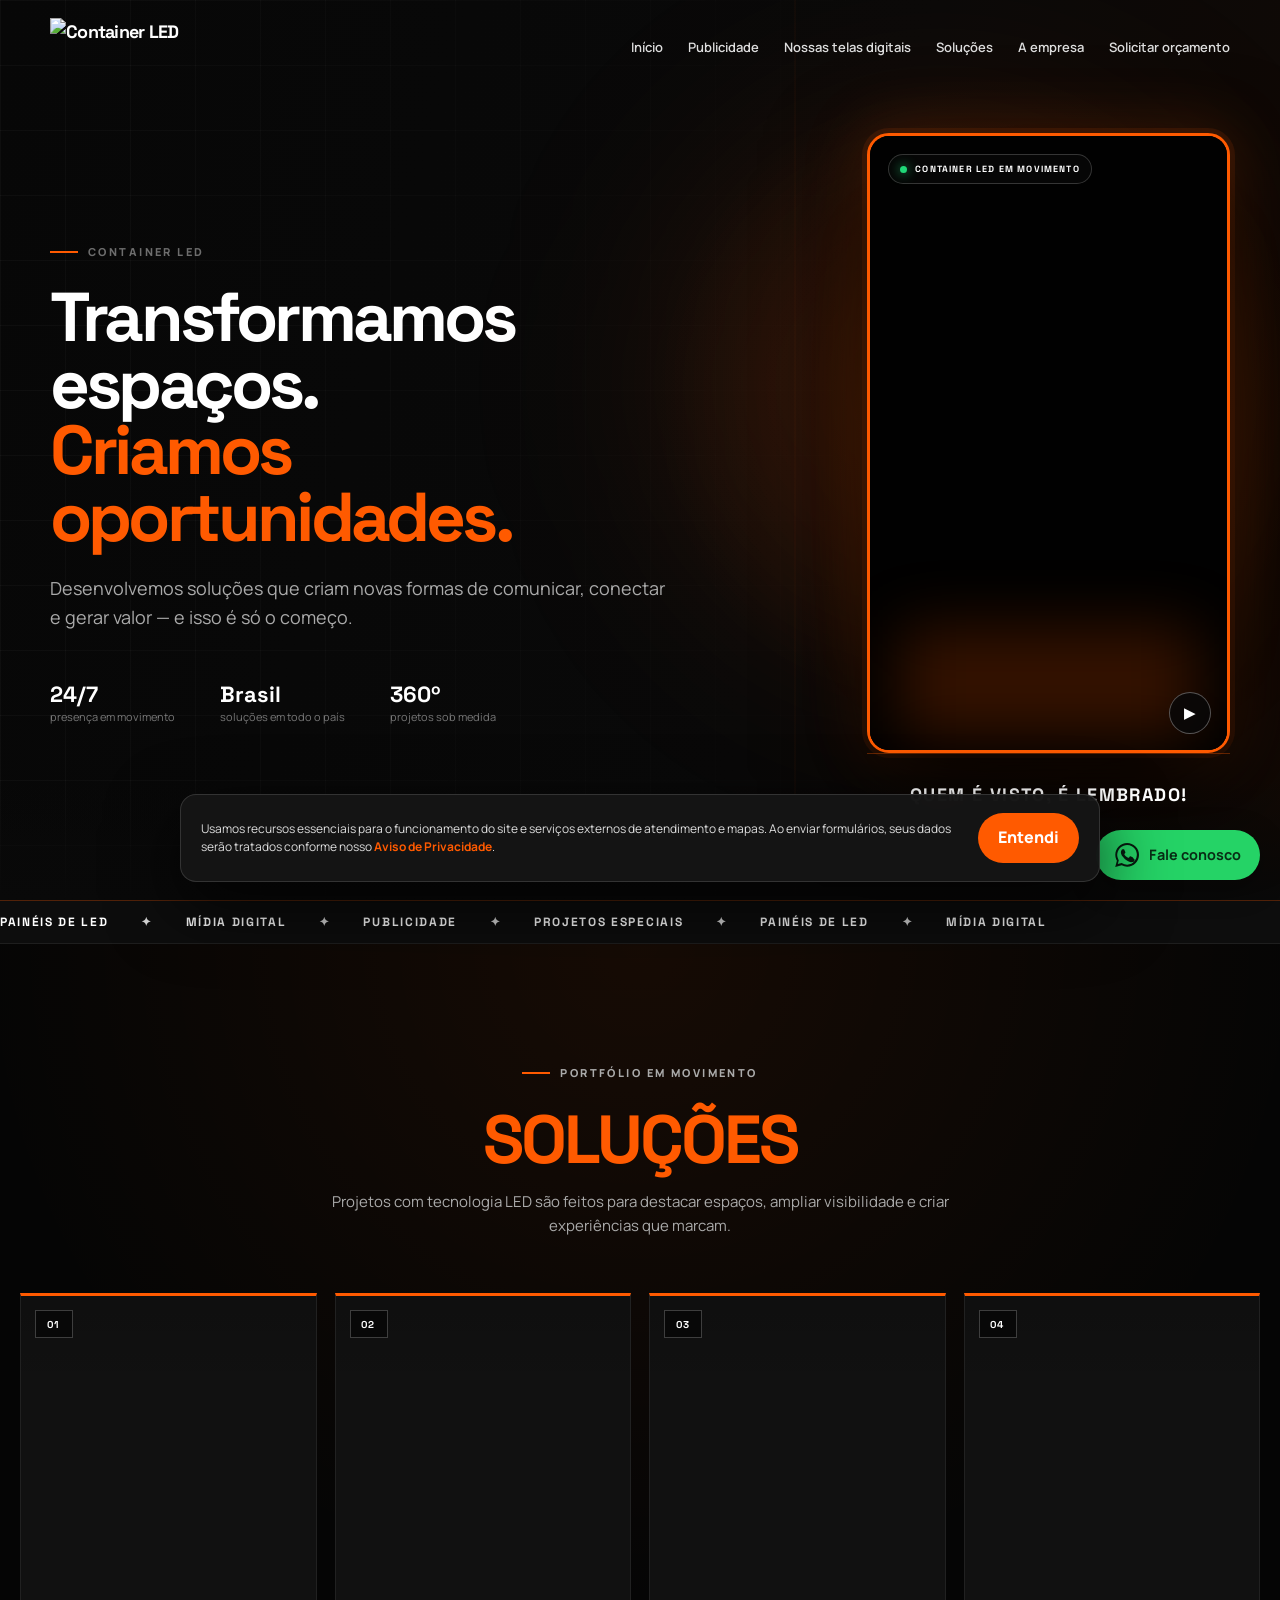
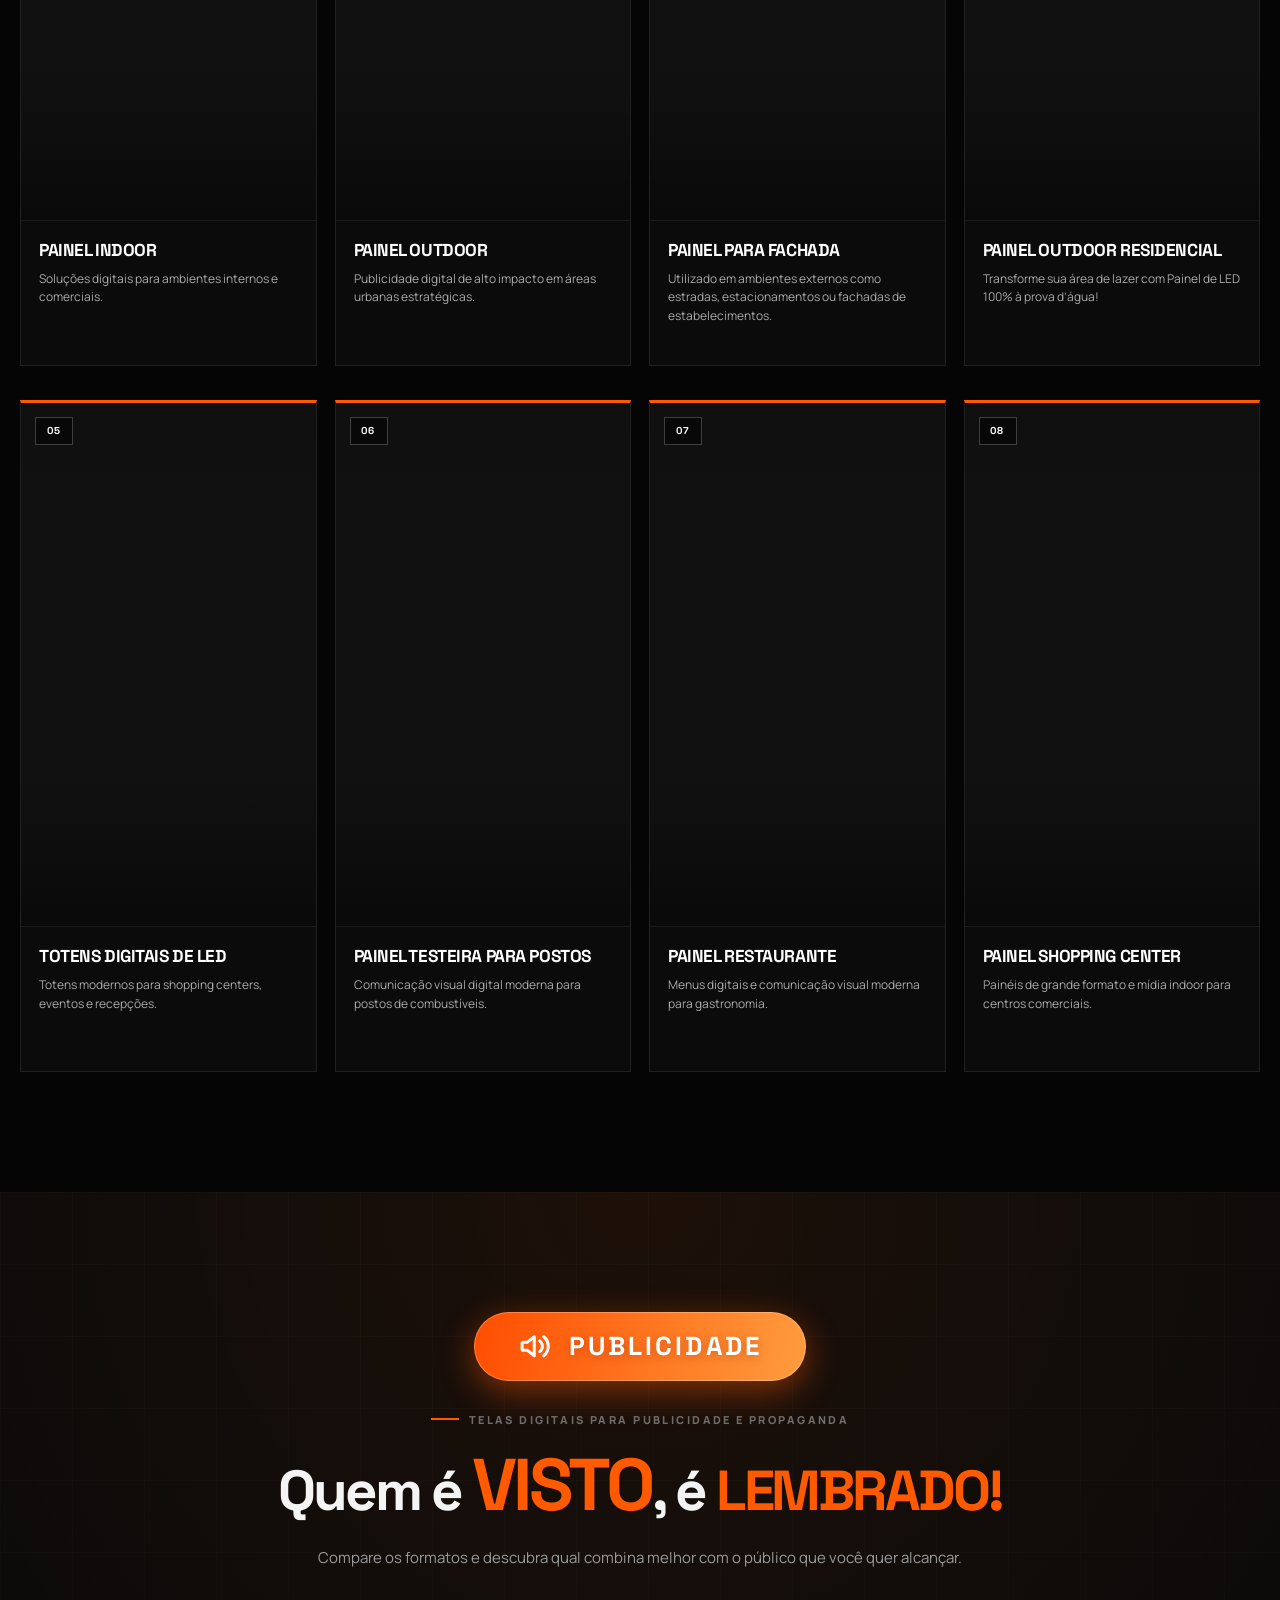
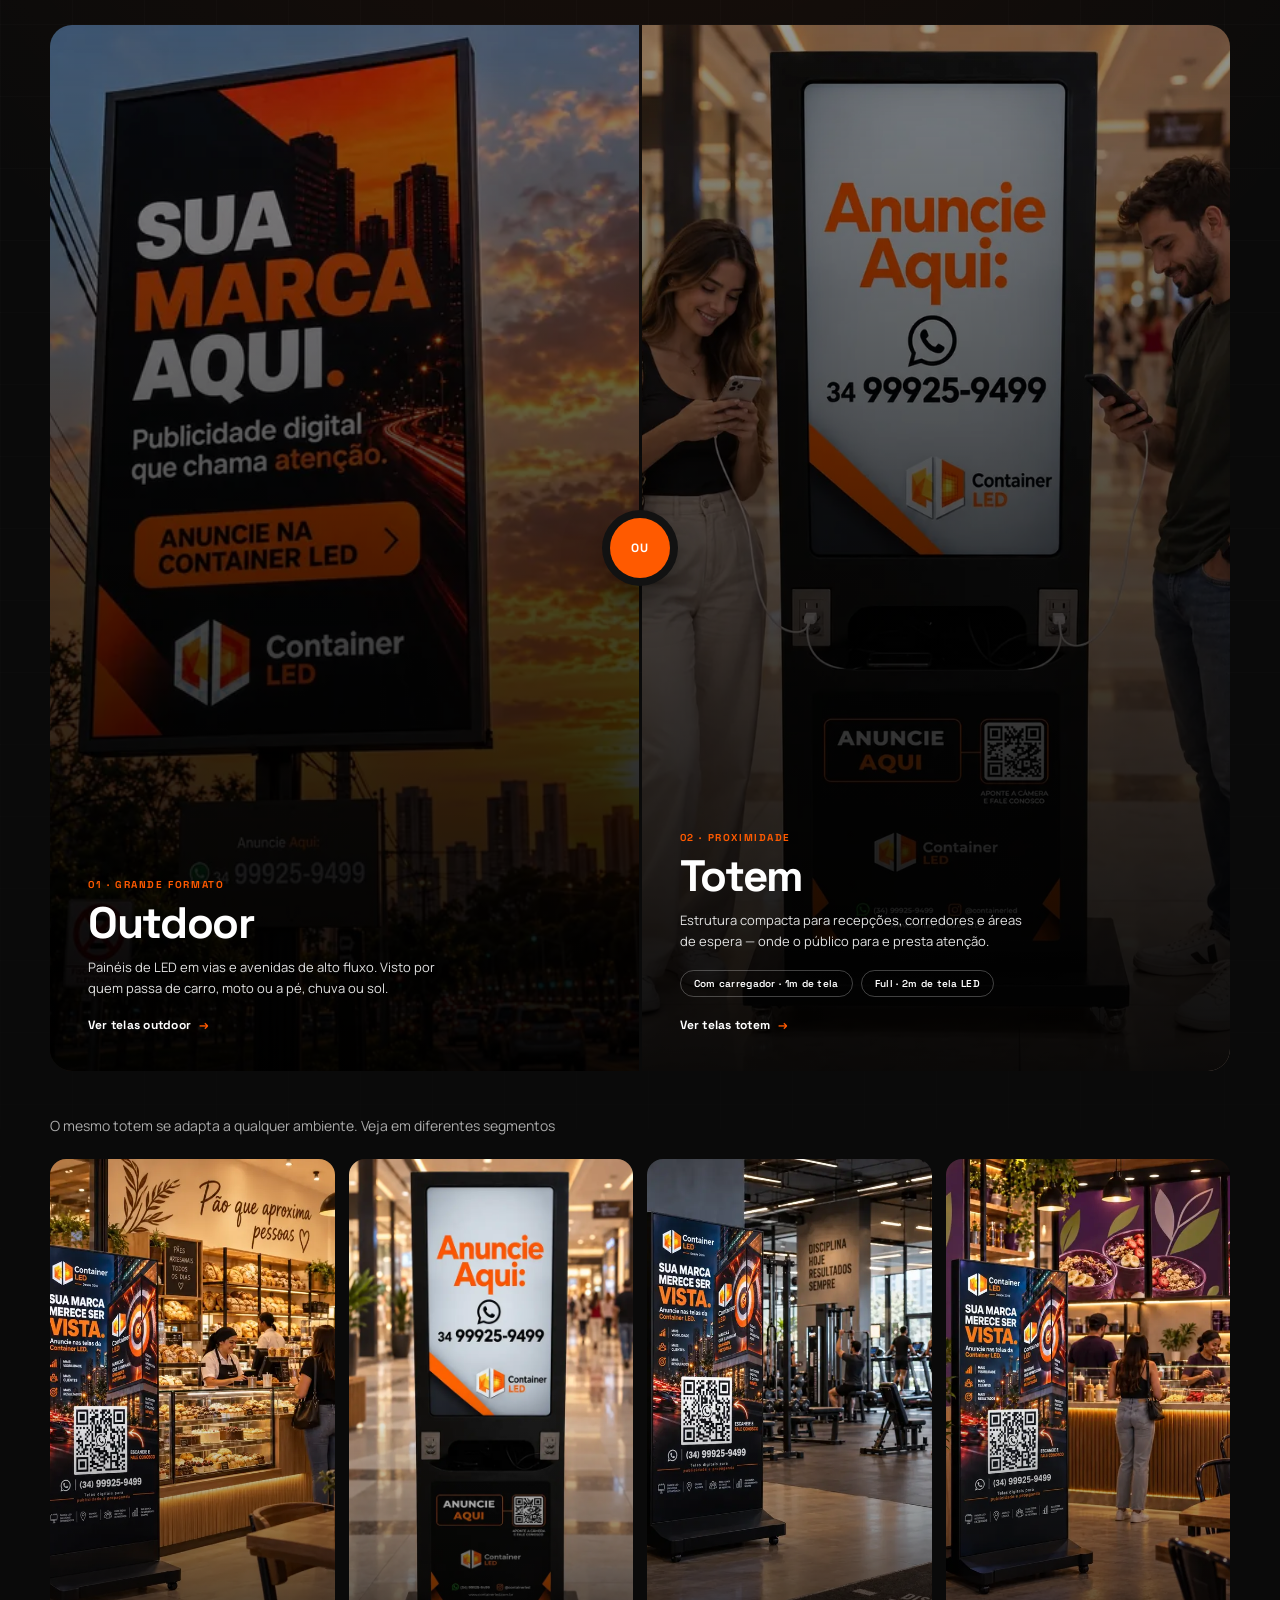
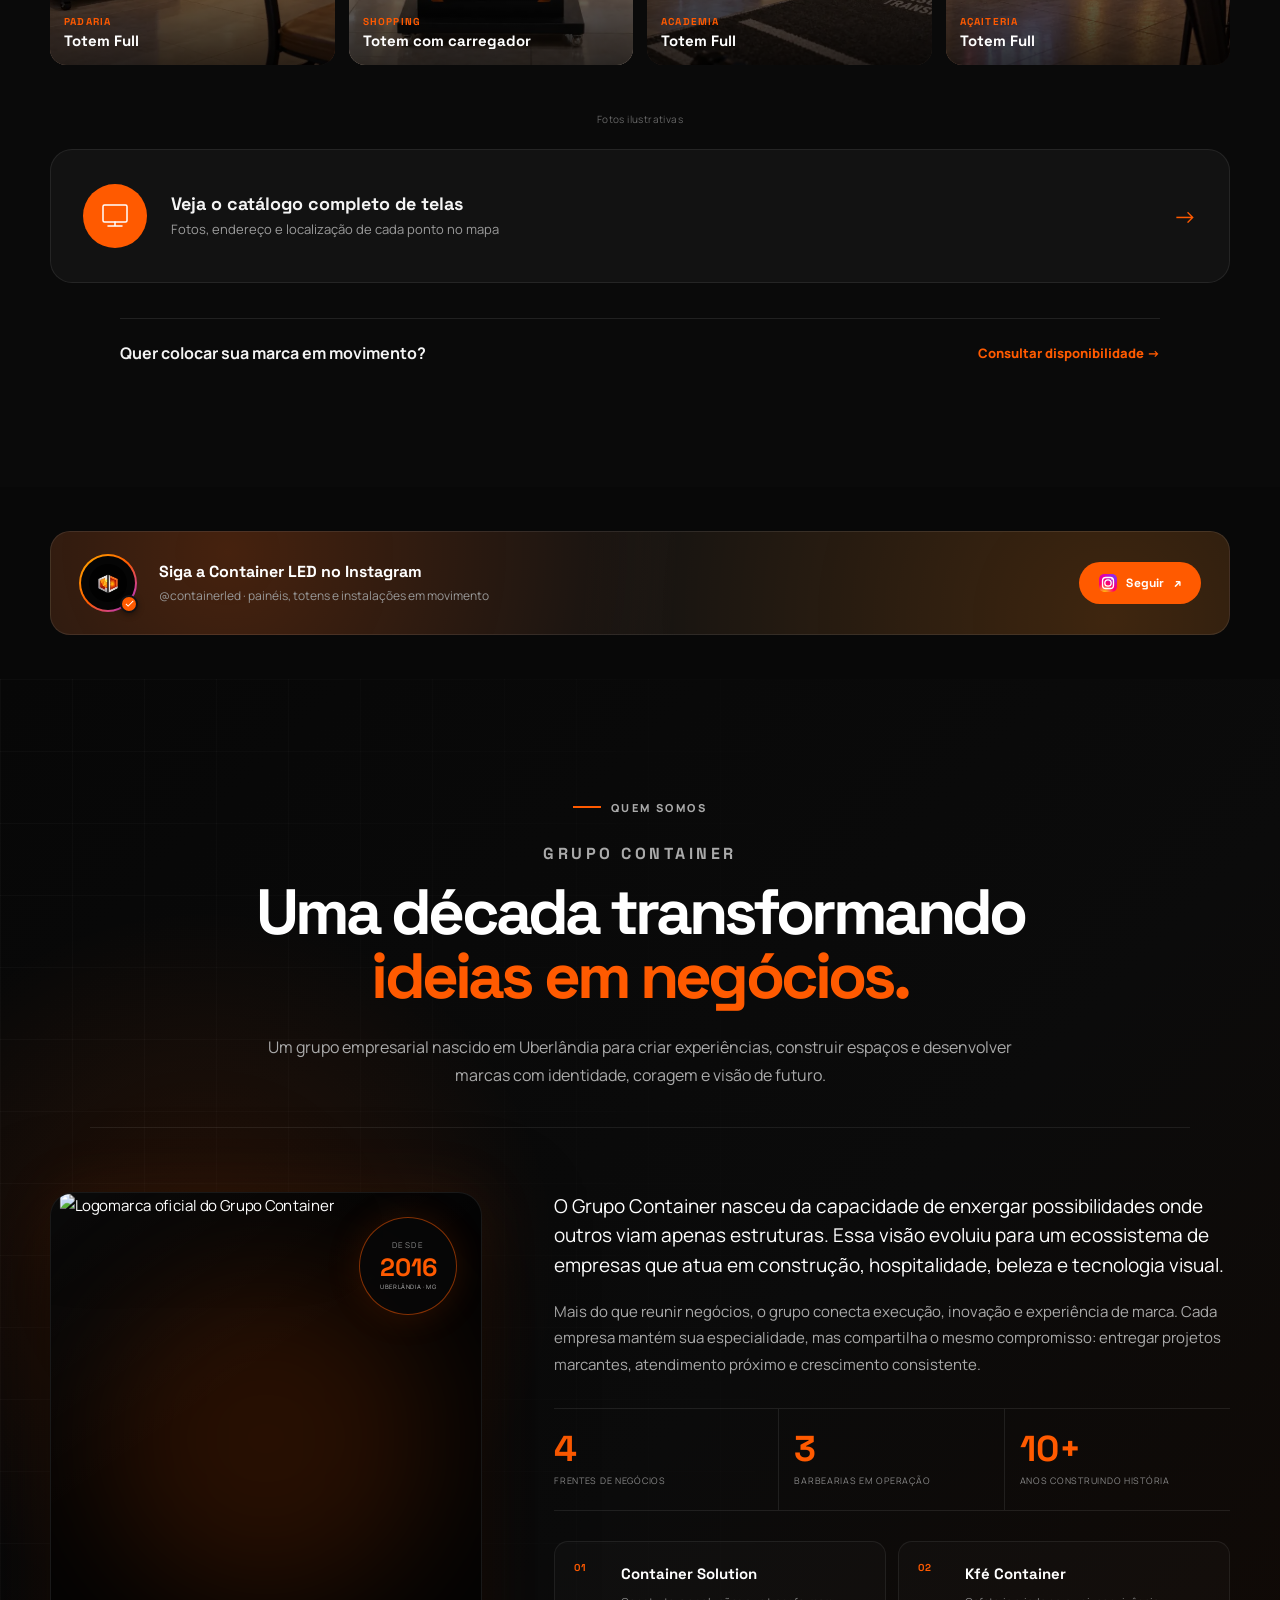
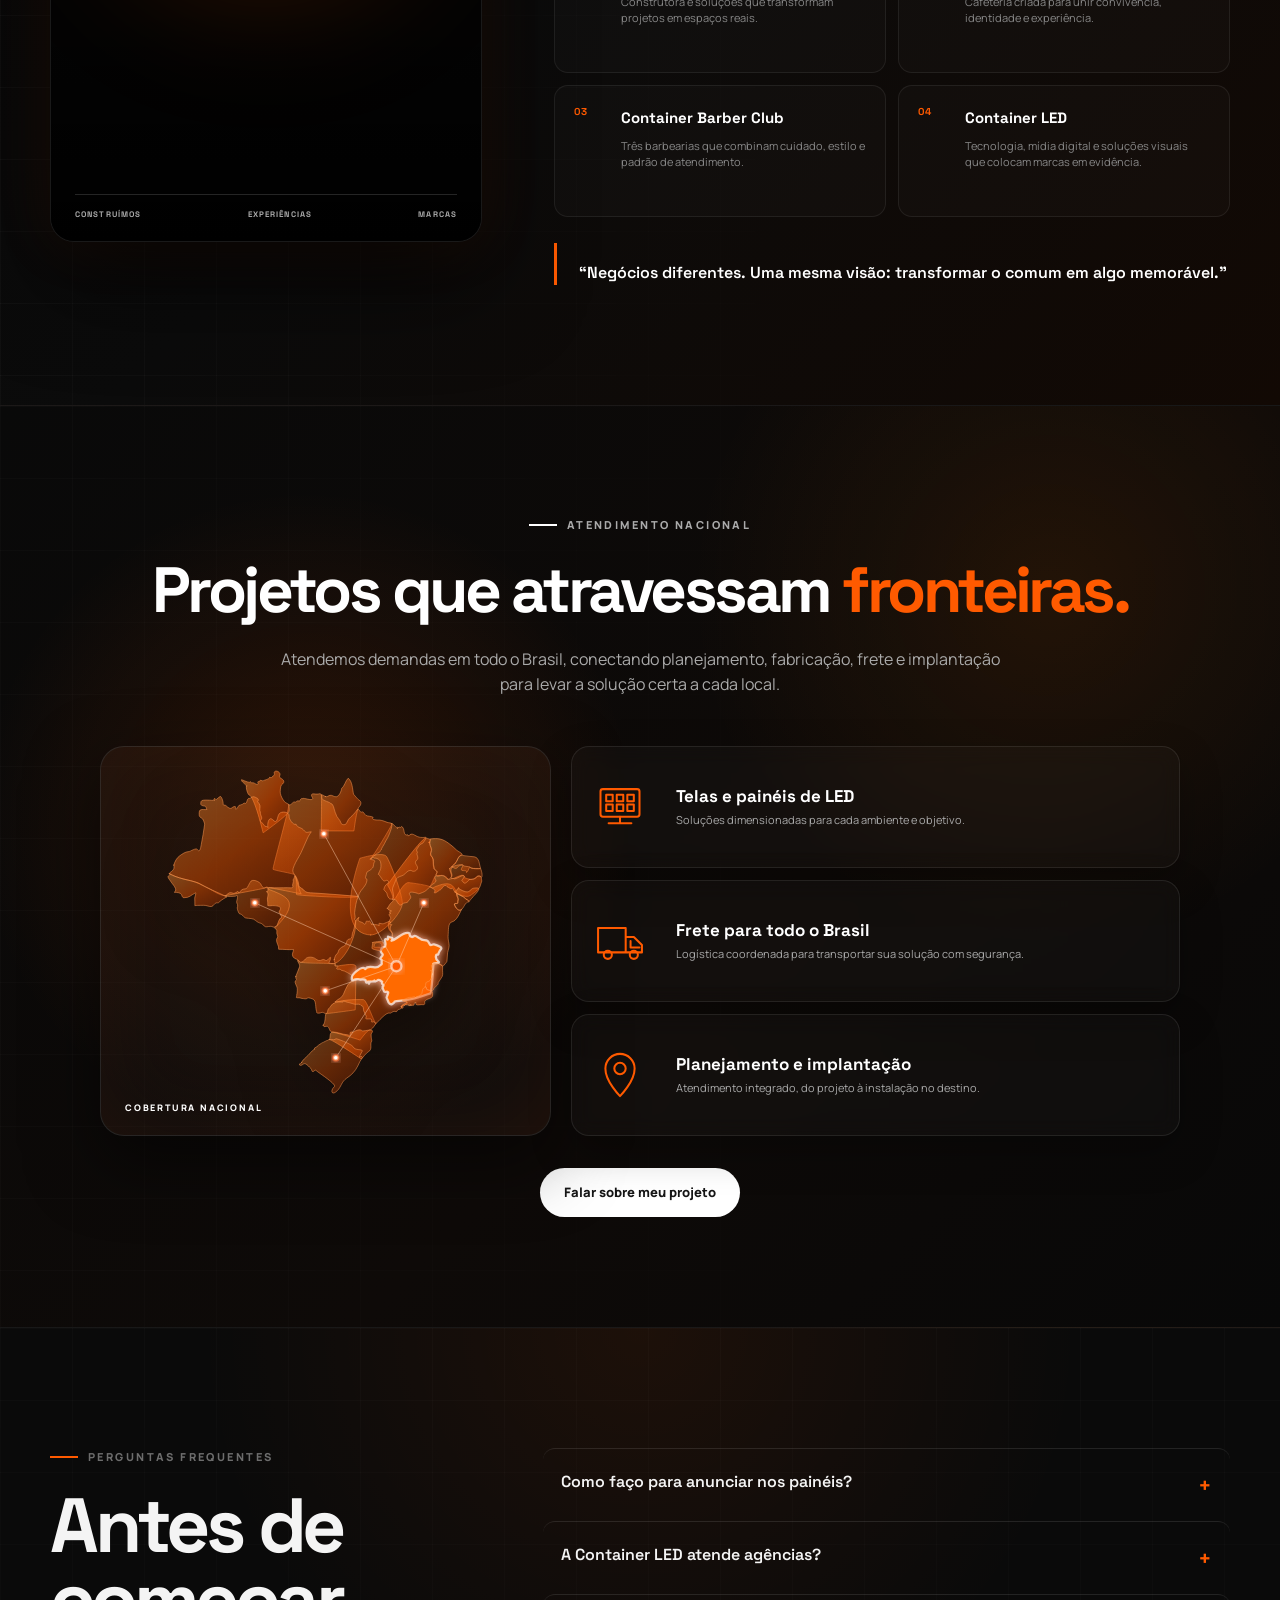
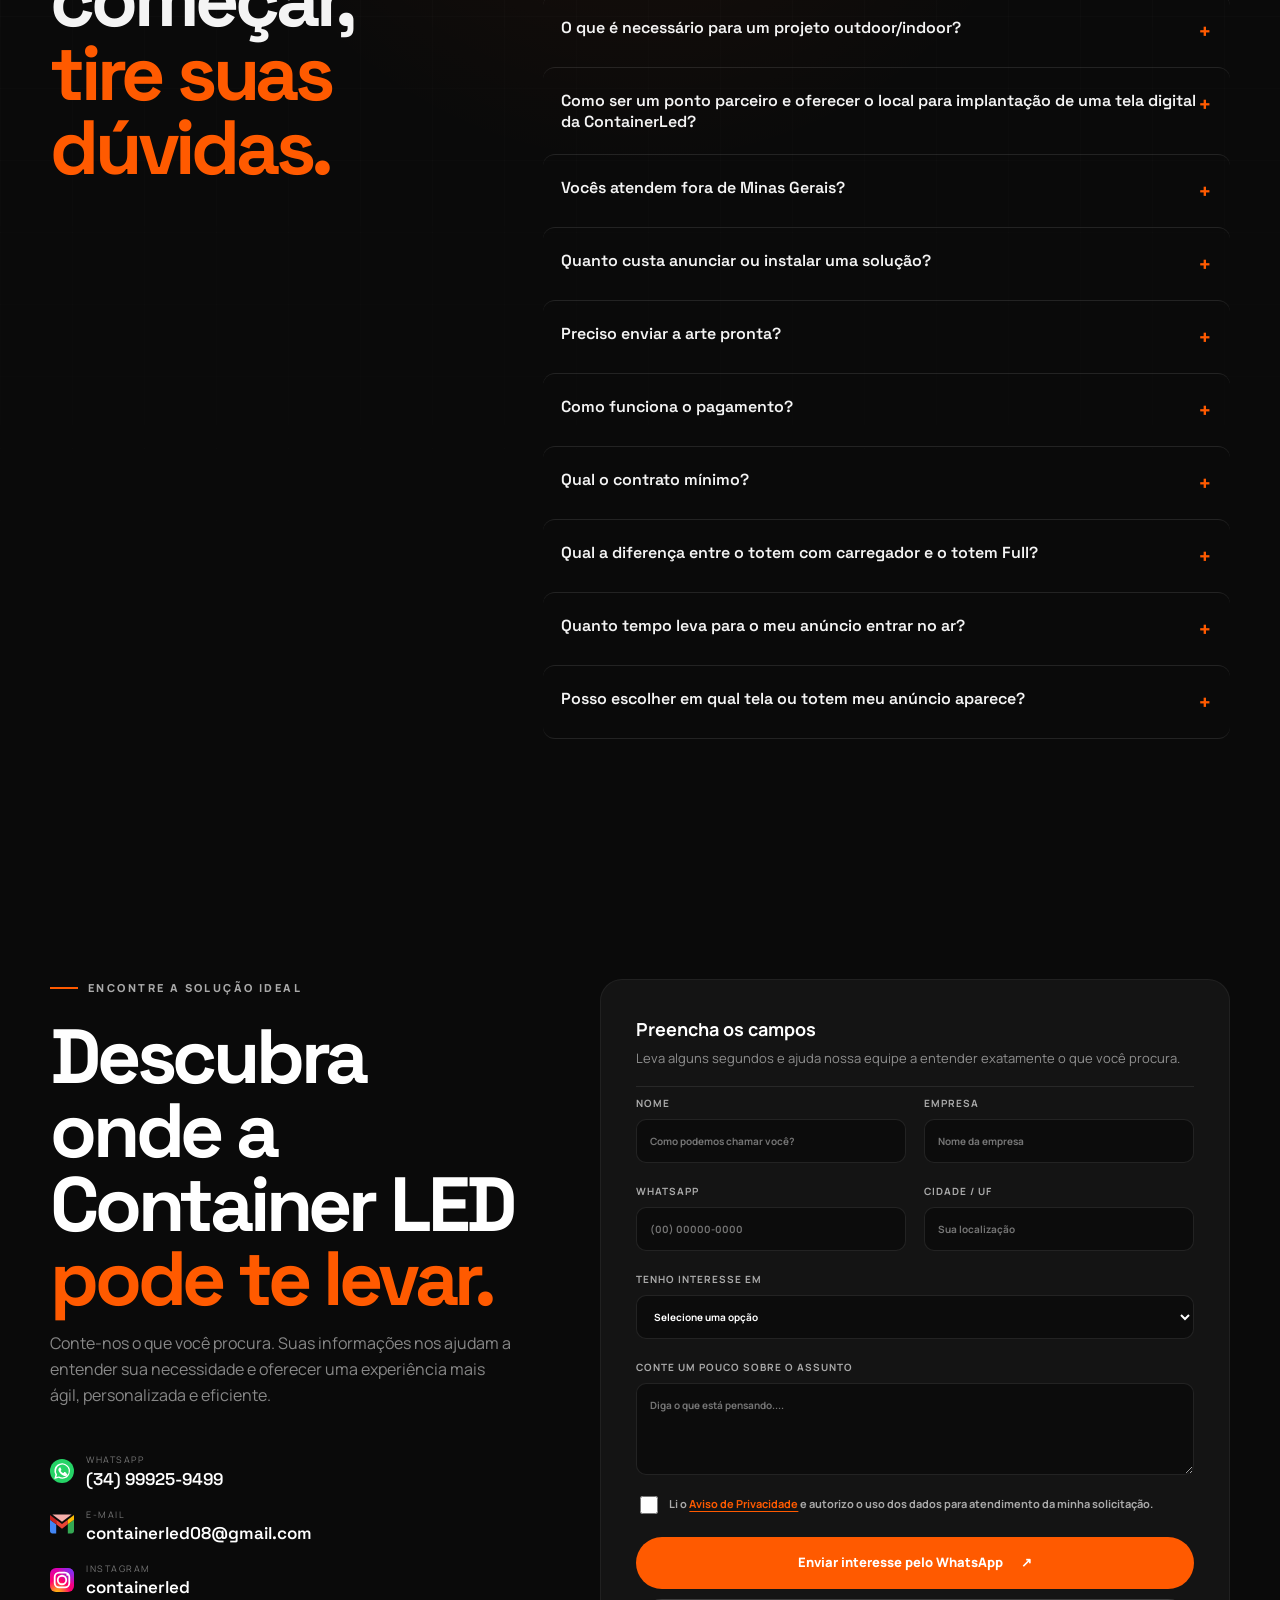
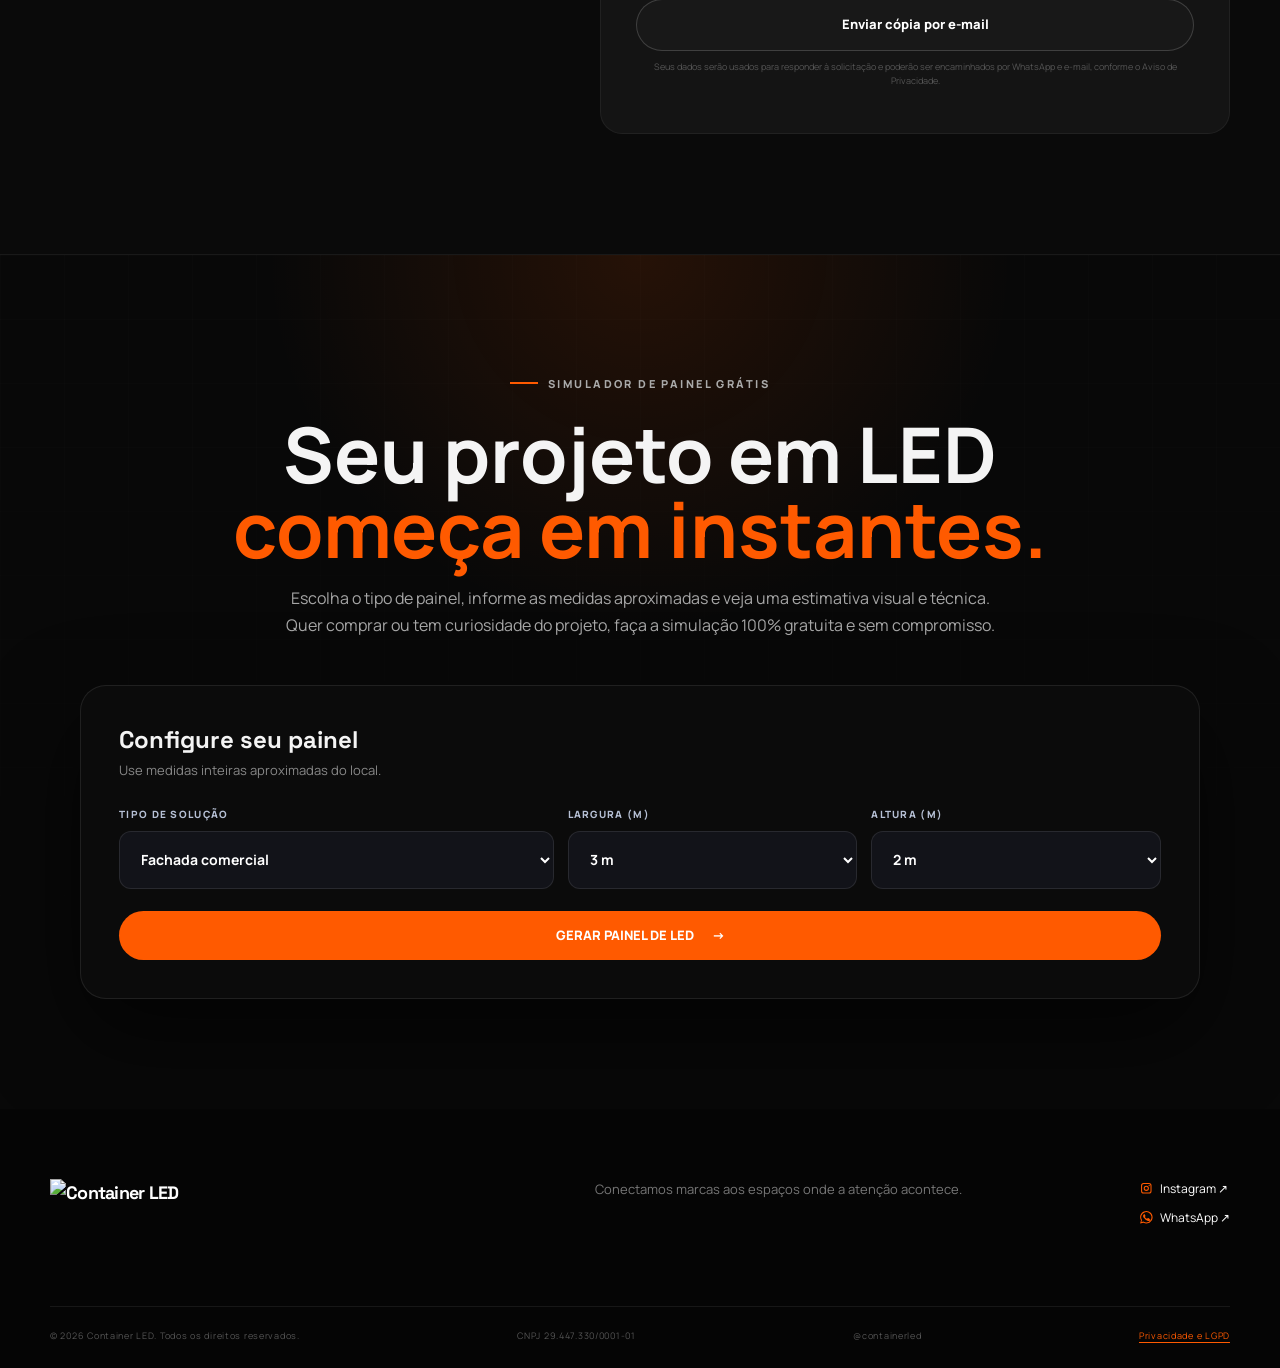
==== commit 70ddd4dc: "Menu: Publicidade como link simples em todas as páginas; animação só no selo da seção Co-Authored-By" ====
--- a/index.html
+++ b/index.html
@@ -27,7 +27,7 @@
       <button class="menu-toggle" aria-label="Abrir menu" aria-expanded="false" aria-controls="menu"><span></span><span></span><span></span></button>
       <nav id="menu" class="main-nav" aria-label="Navegação principal">
         <a href="#inicio">Início</a>
-        <a class="nav-publicidade" href="#paineis"><svg viewBox="0 0 24 24" aria-hidden="true"><path d="M3 10v4a1 1 0 0 0 1 1h3l5 4V5L7 9H4a1 1 0 0 0-1 1z"></path><path d="M16 8a5 5 0 0 1 0 8M19 5a9 9 0 0 1 0 14"></path></svg>Publicidade</a>
+        <a href="#paineis">Publicidade</a>
         <a href="/telas-digitais">Nossas telas digitais</a>
         <a href="#solucoes">Soluções</a>
         <a href="#empresa">A empresa</a>
--- a/publicidade.css
+++ b/publicidade.css
@@ -1,28 +1,4 @@
-/* ===== Botão "Publicidade" no menu + selo PUBLICIDADE animado ===== */
-
-/* --- Menu: botão Publicidade --- */
-.main-nav a.nav-publicidade{
-  position:relative;display:inline-flex;align-items:center;gap:9px;
-  padding:10px 20px 10px 16px;border-radius:999px;border:0;
-  color:#fff;font-weight:800;letter-spacing:.02em;line-height:1.1;
-  background:
-    linear-gradient(#141010,#141010) padding-box,
-    linear-gradient(110deg,#ff5a00,#ffb066,#ff2e00,#ff5a00) border-box;
-  border:2px solid transparent;background-size:100% 100%,300% 100%;
-  animation:pub-border 3.2s linear infinite;
-  box-shadow:0 0 0 0 rgba(255,90,0,.55);
-  transition:transform .2s;
-}
-.main-nav a.nav-publicidade:hover{transform:translateY(-2px) scale(1.04)}
-.main-nav a.nav-publicidade svg{width:18px;height:18px;flex:none;fill:none;stroke:#ff8a3d;stroke-width:2;stroke-linecap:round;stroke-linejoin:round;animation:pub-wiggle 2.6s ease-in-out infinite;transform-origin:30% 60%}
-.main-nav a.nav-publicidade:after{
-  content:"";position:absolute;inset:-2px;border-radius:inherit;pointer-events:none;
-  animation:pub-ping 2.4s cubic-bezier(.2,.6,.3,1) infinite;
-}
-@keyframes pub-border{to{background-position:0 0,300% 0}}
-@keyframes pub-ping{0%{box-shadow:0 0 0 0 rgba(255,90,0,.55)}70%,100%{box-shadow:0 0 0 12px rgba(255,90,0,0)}}
-@keyframes pub-wiggle{0%,60%,100%{transform:rotate(0) scale(1)}70%{transform:rotate(-14deg) scale(1.15)}80%{transform:rotate(8deg) scale(1.15)}90%{transform:rotate(-4deg)}}
-@media(max-width:960px){.main-nav a.nav-publicidade{align-self:flex-start;padding:13px 24px 13px 20px;font-size:20px}.main-nav a.nav-publicidade svg{width:22px;height:22px}}
+/* ===== Selo PUBLICIDADE animado (seção de publicidade da home) ===== */
 
 /* --- Selo PUBLICIDADE (não clicável) em dobro e animado --- */
 #paineis .section-badge{
@@ -50,6 +26,5 @@
 #paineis .section-heading h2 .word-visto{font-size:1.3em;line-height:.9}
 
 @media (prefers-reduced-motion:reduce){
-  .main-nav a.nav-publicidade,.main-nav a.nav-publicidade:after,.main-nav a.nav-publicidade svg,
   #paineis .section-badge,#paineis .section-badge:before,#paineis .section-badge svg{animation:none}
 }
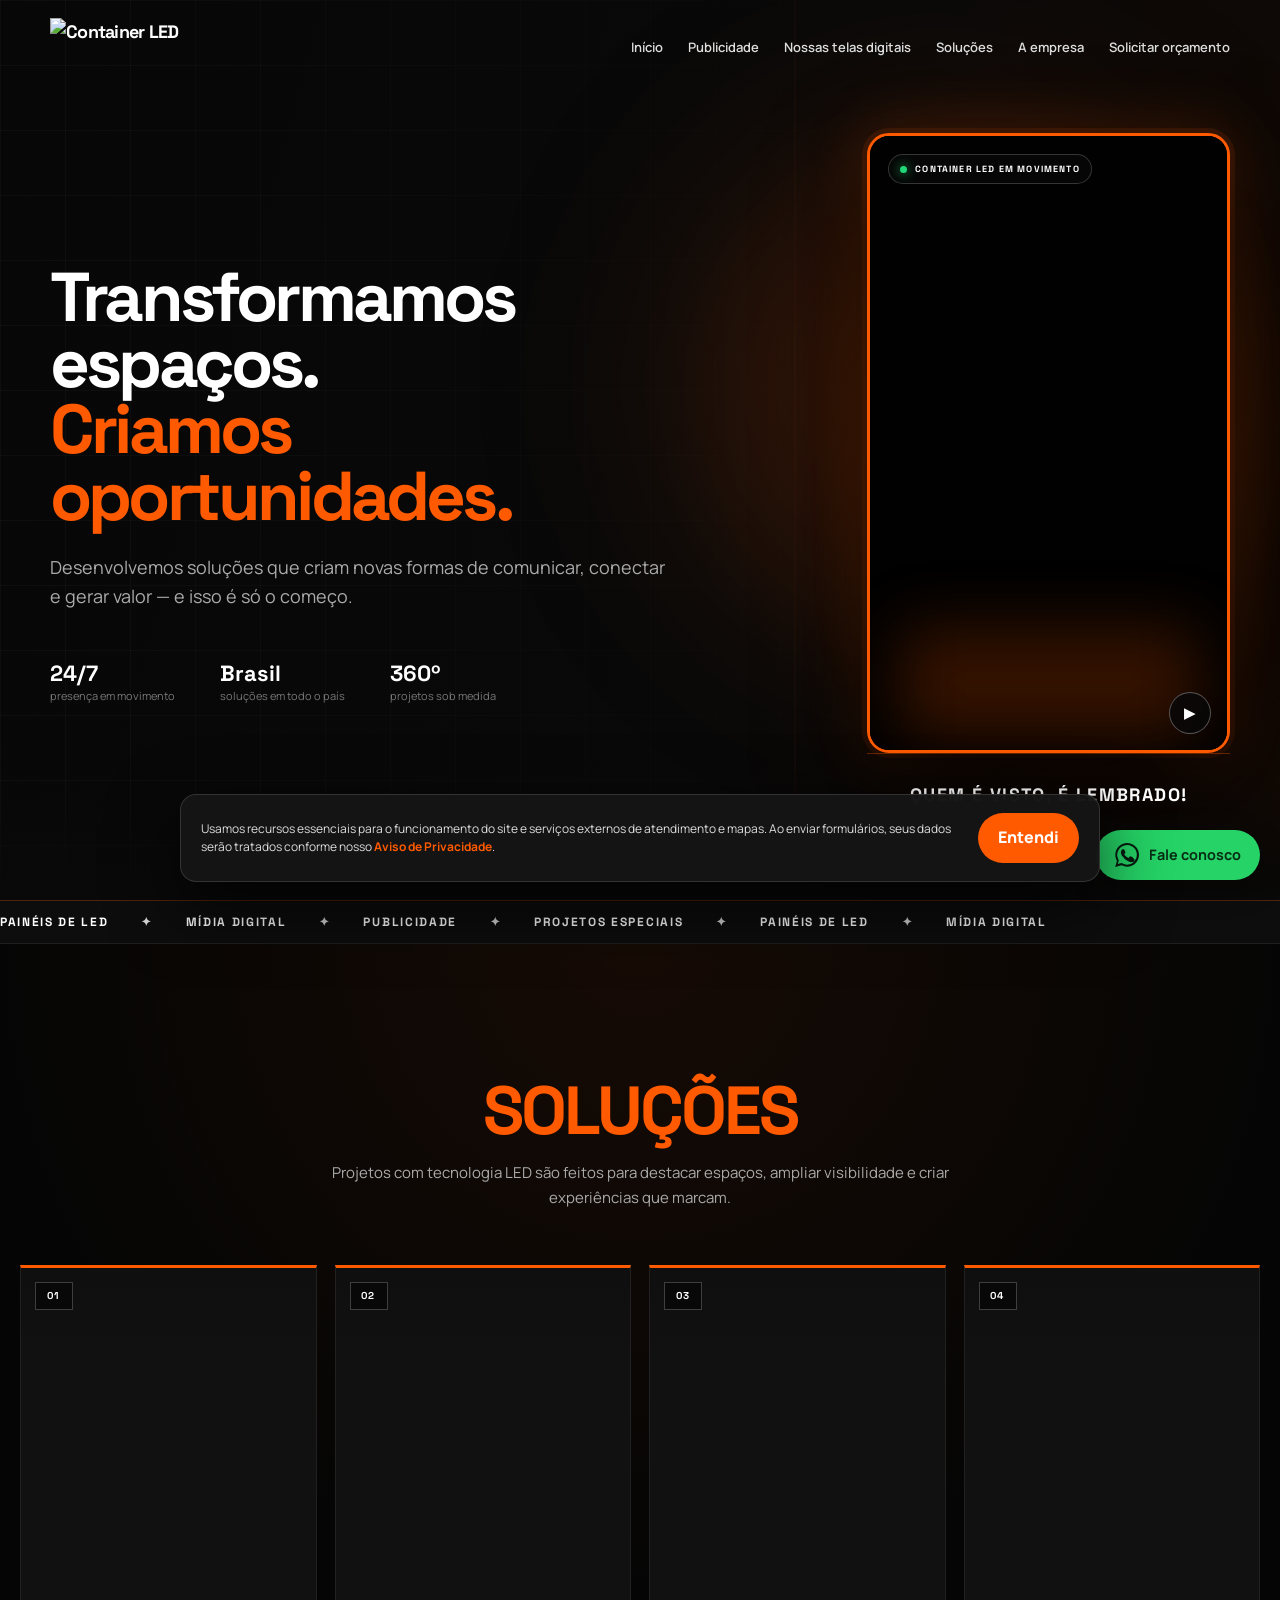
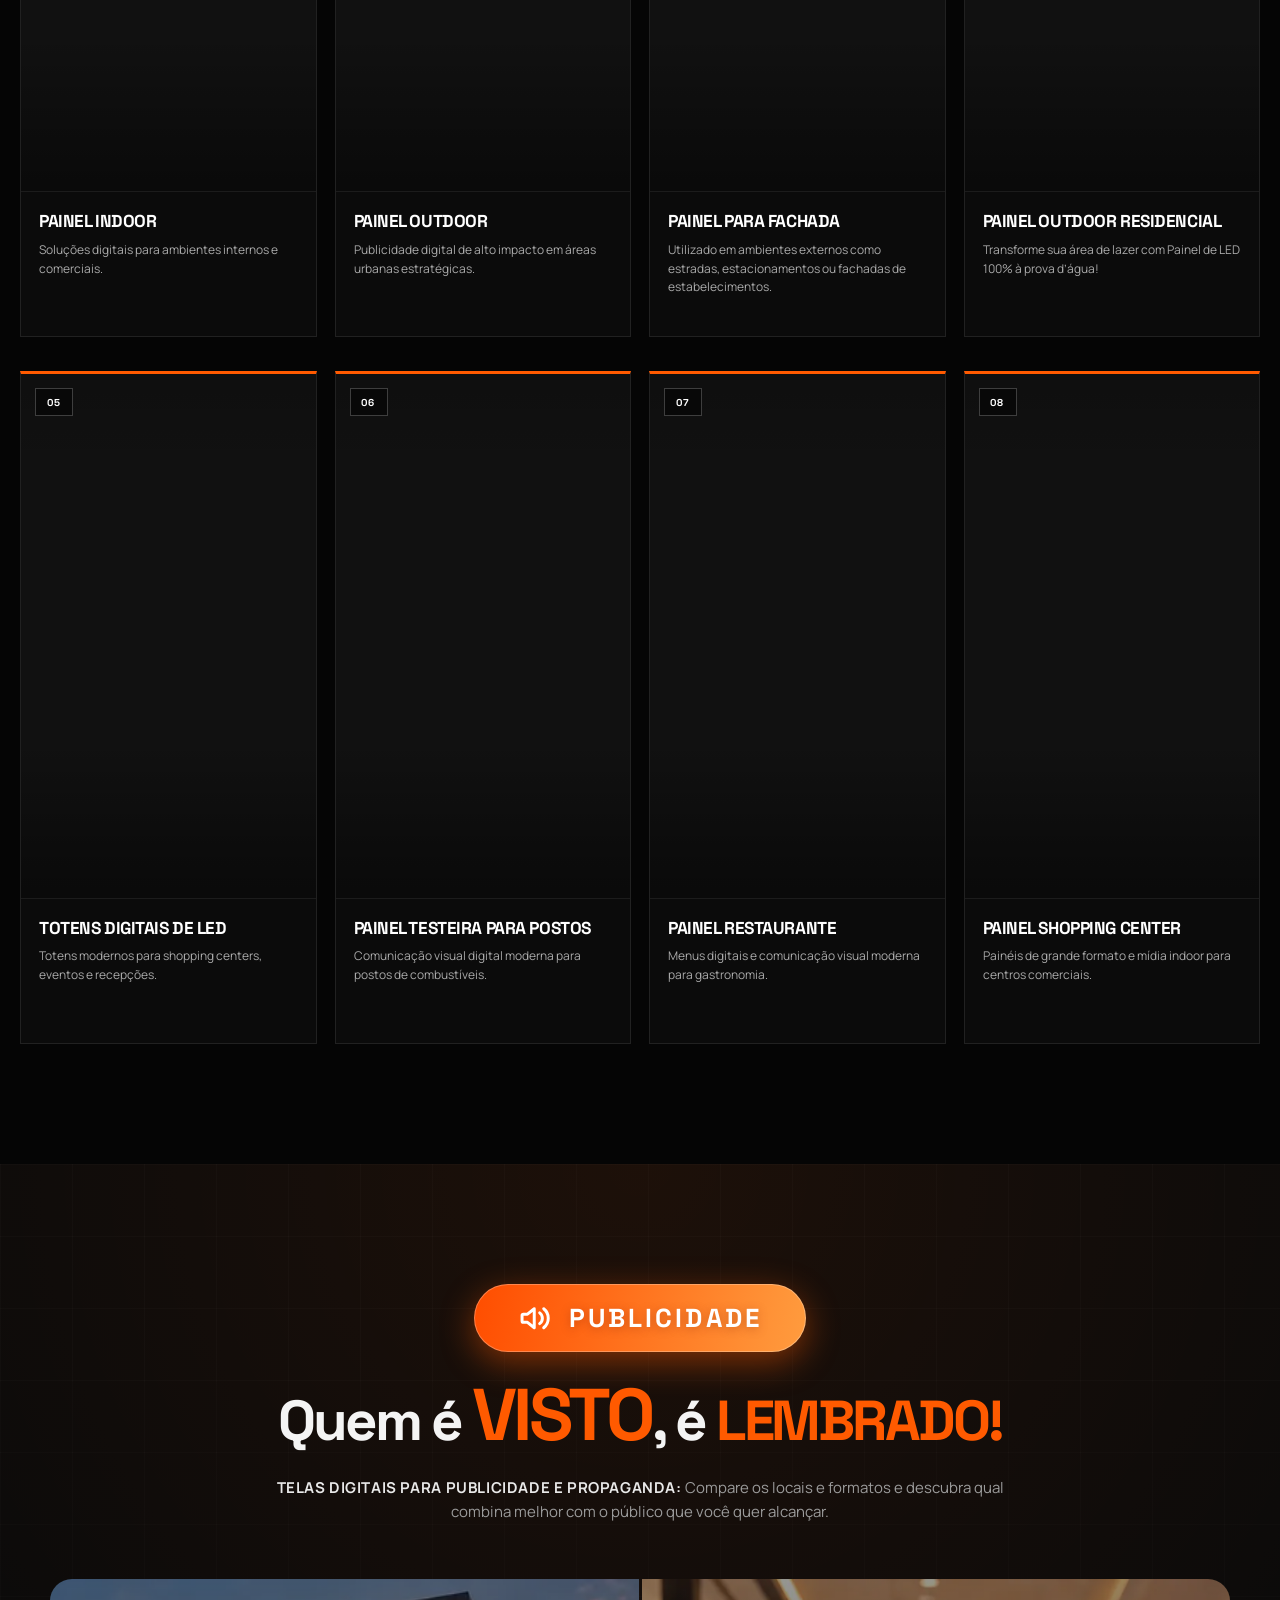
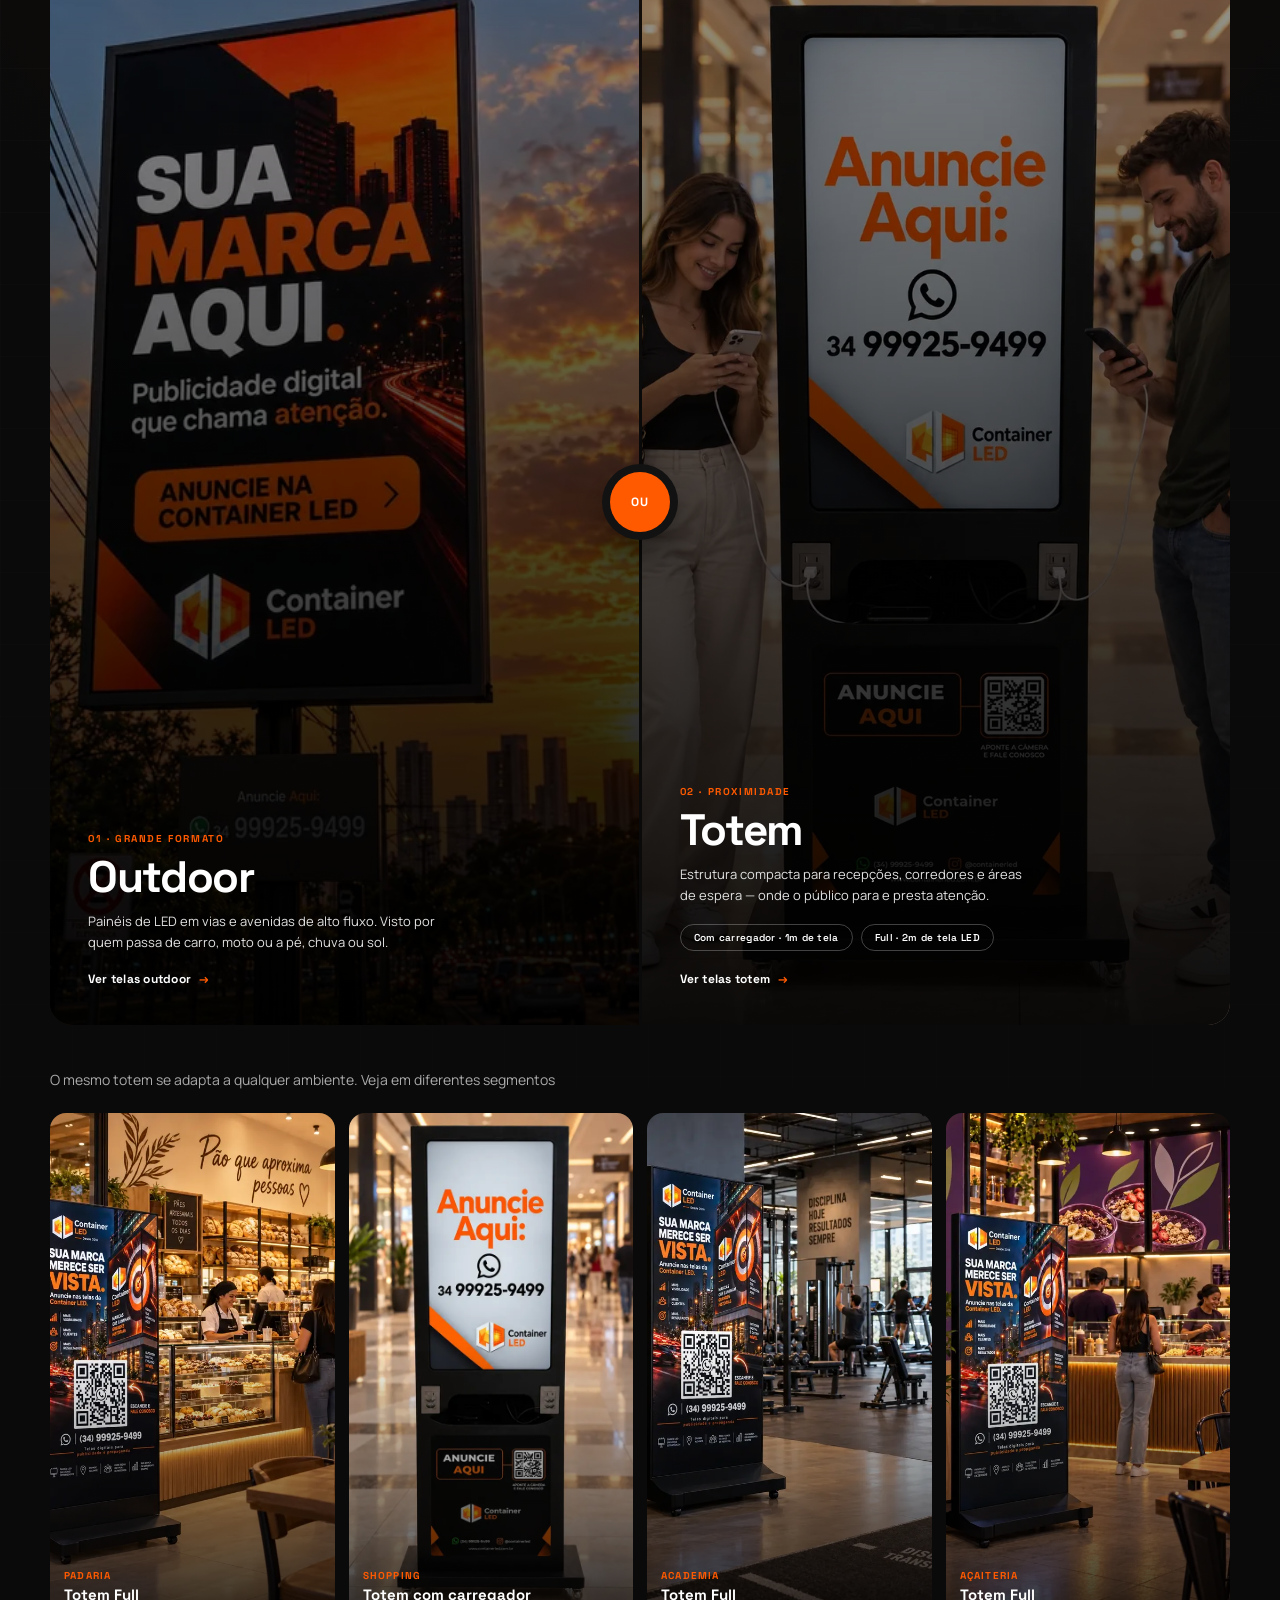
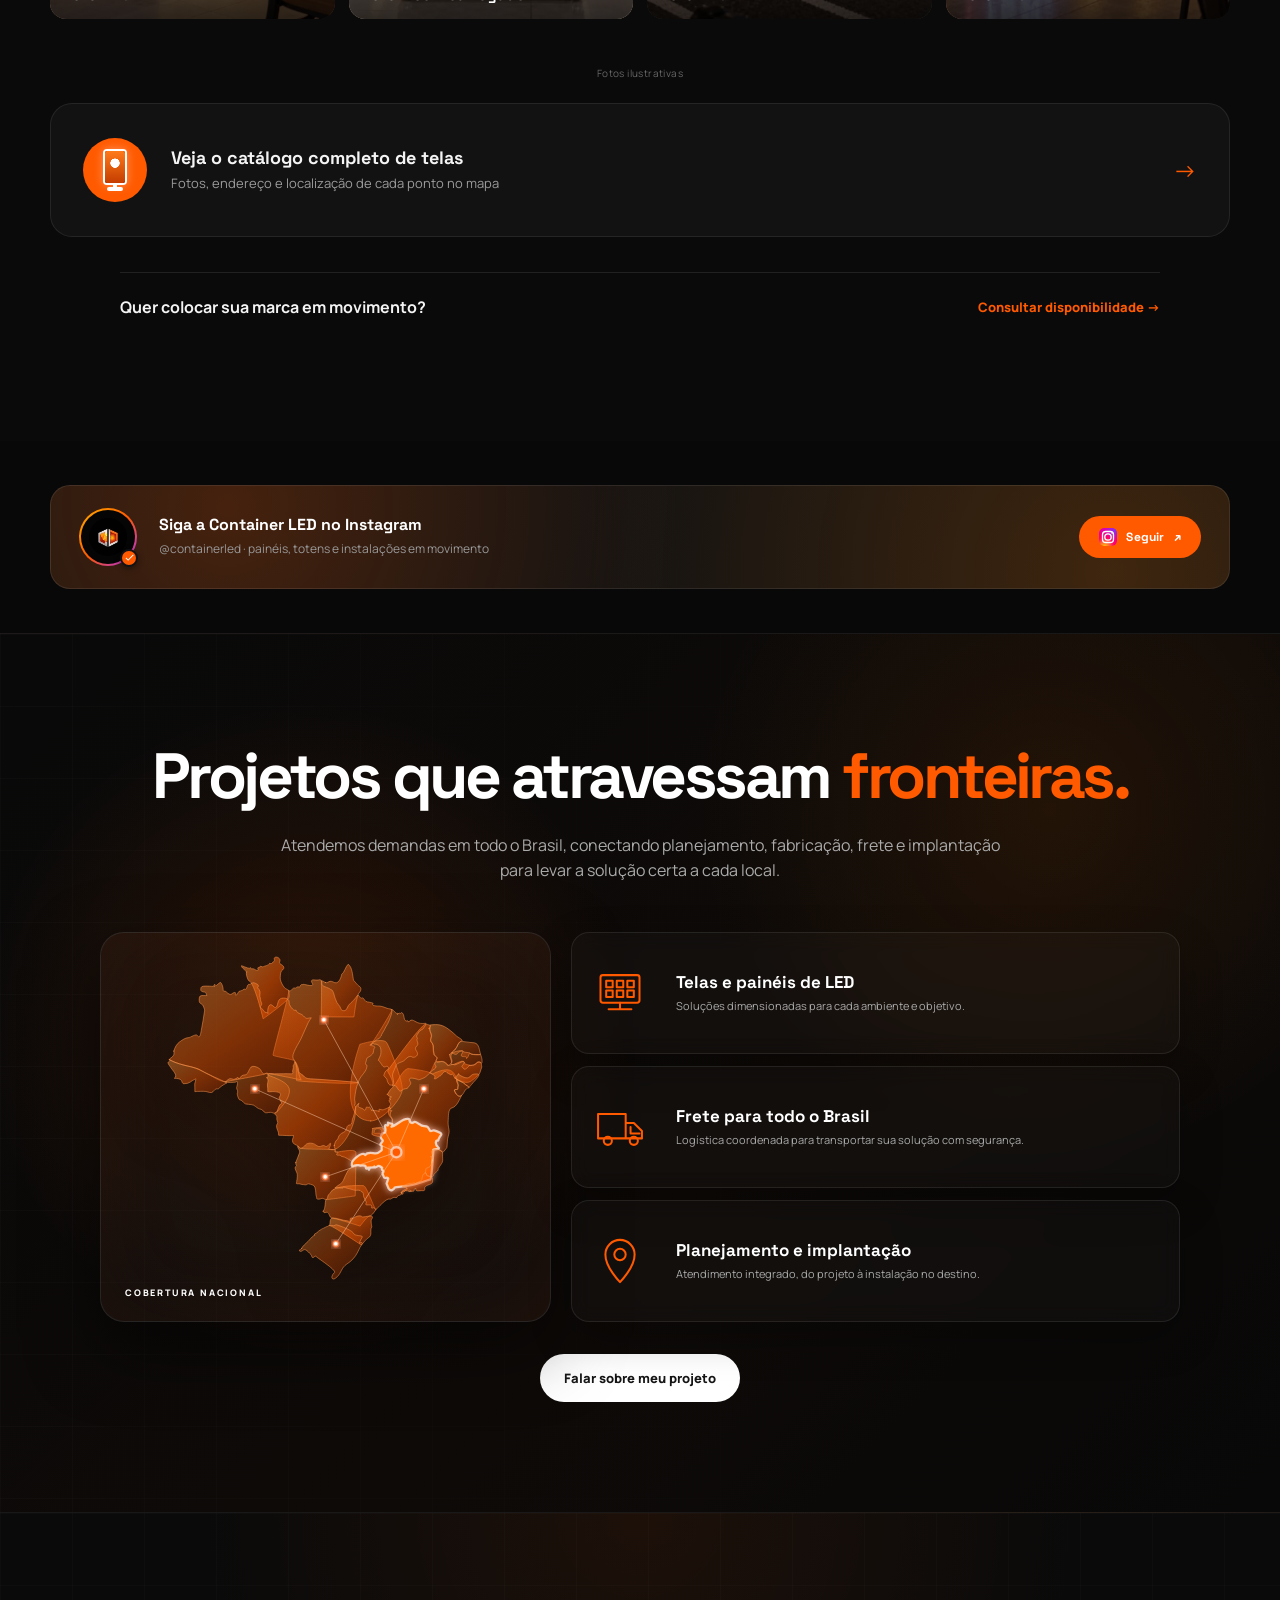
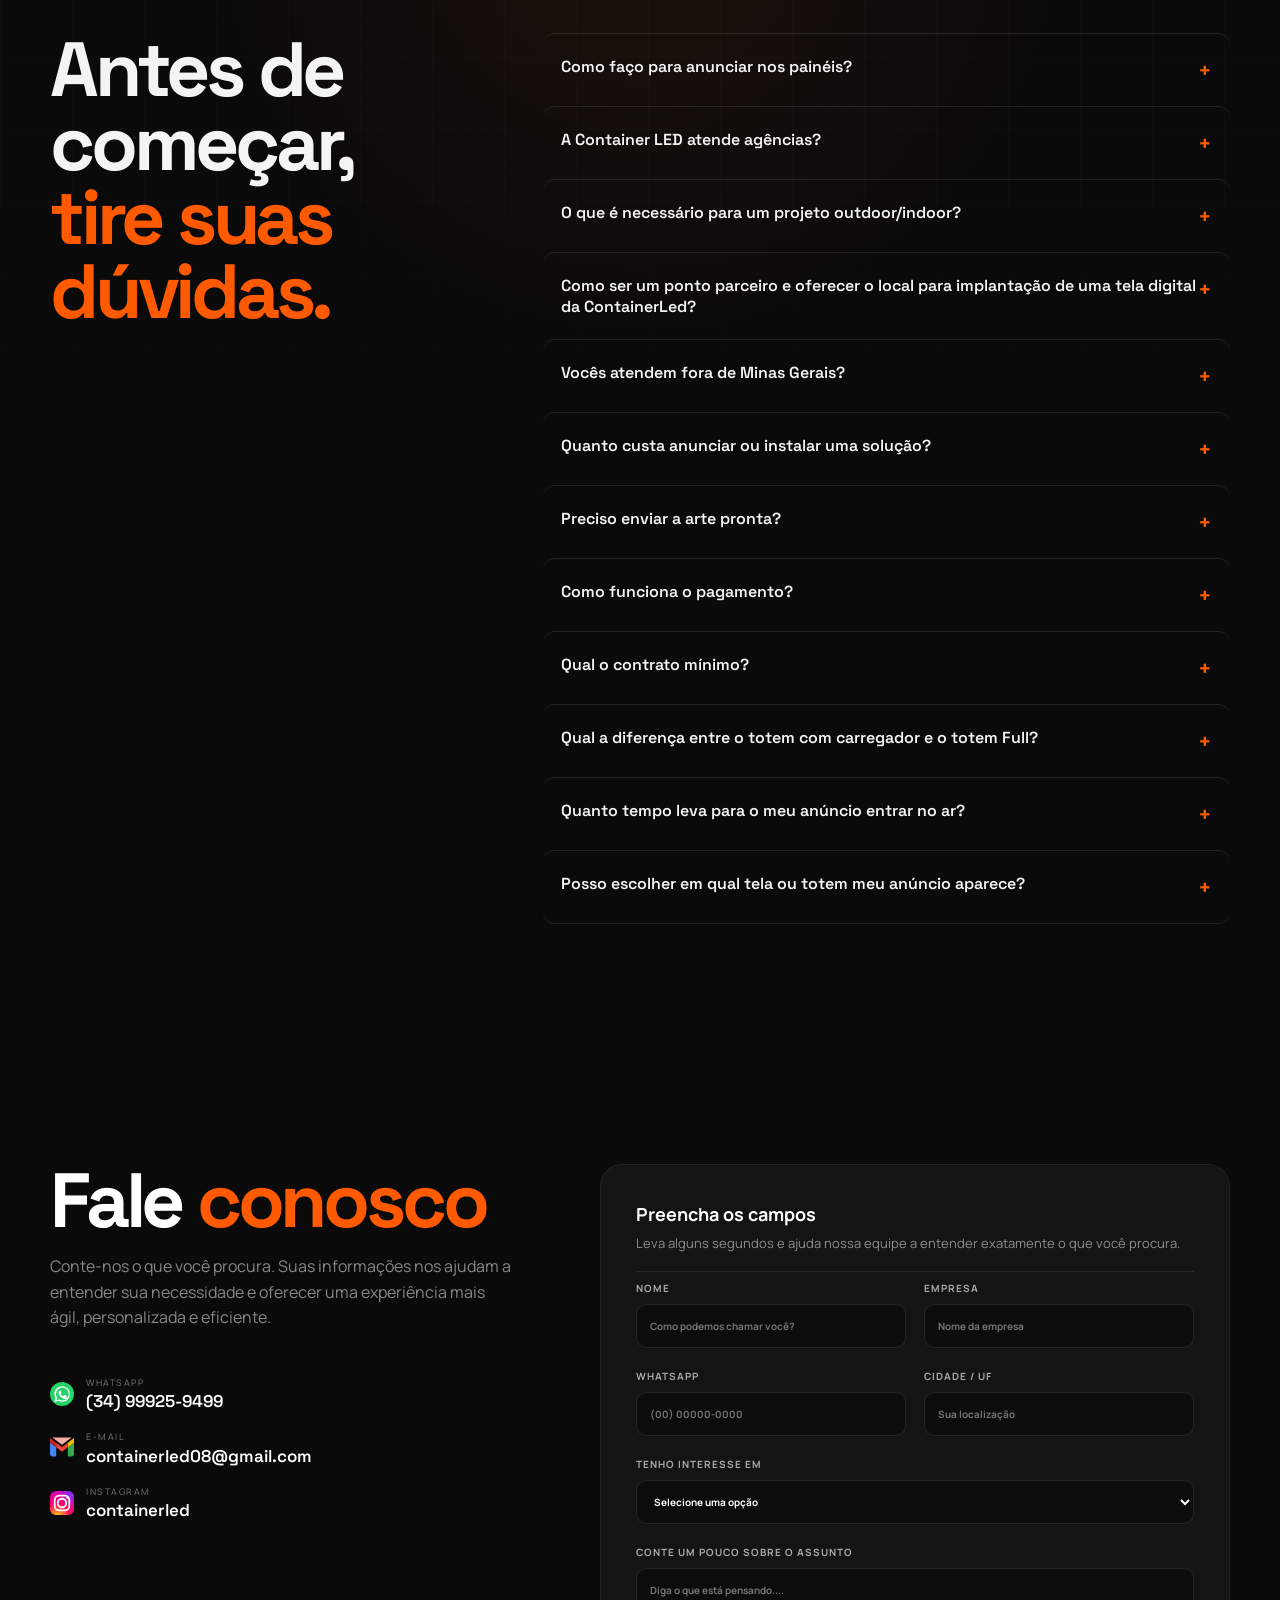
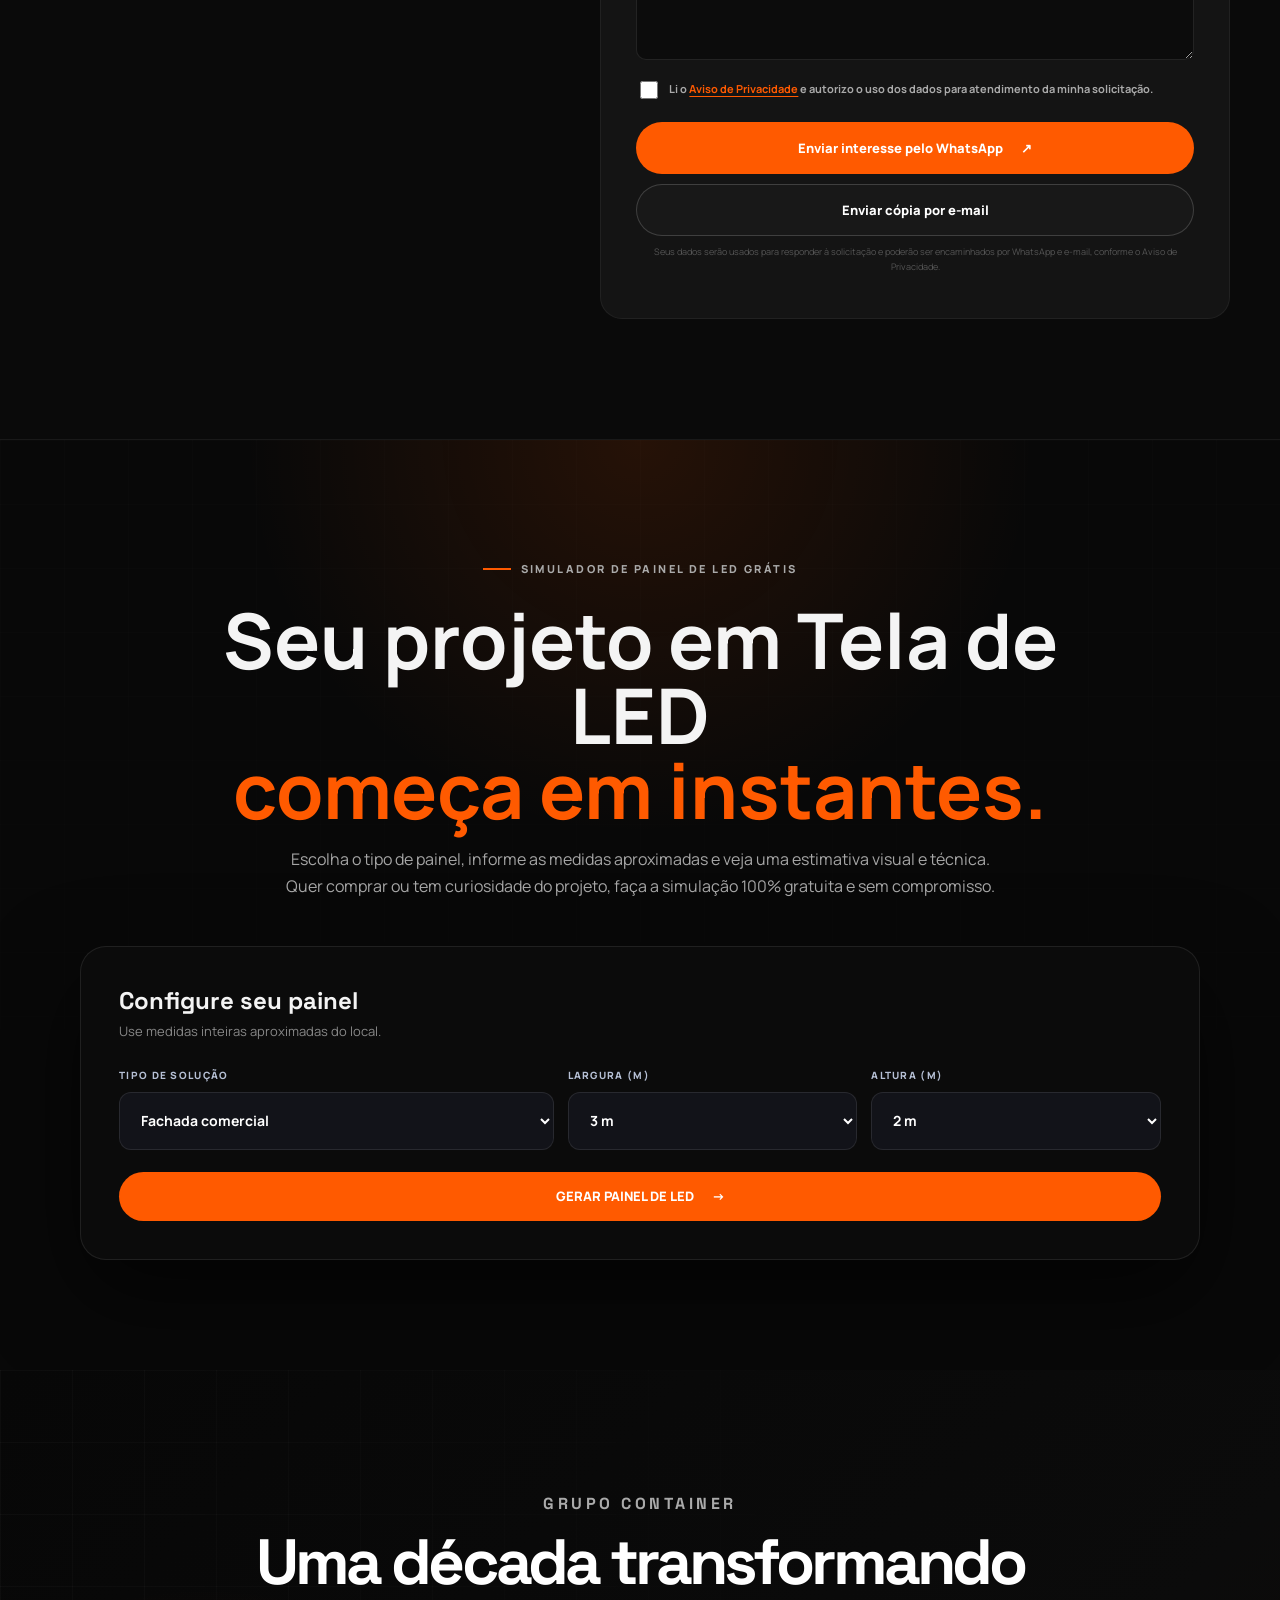
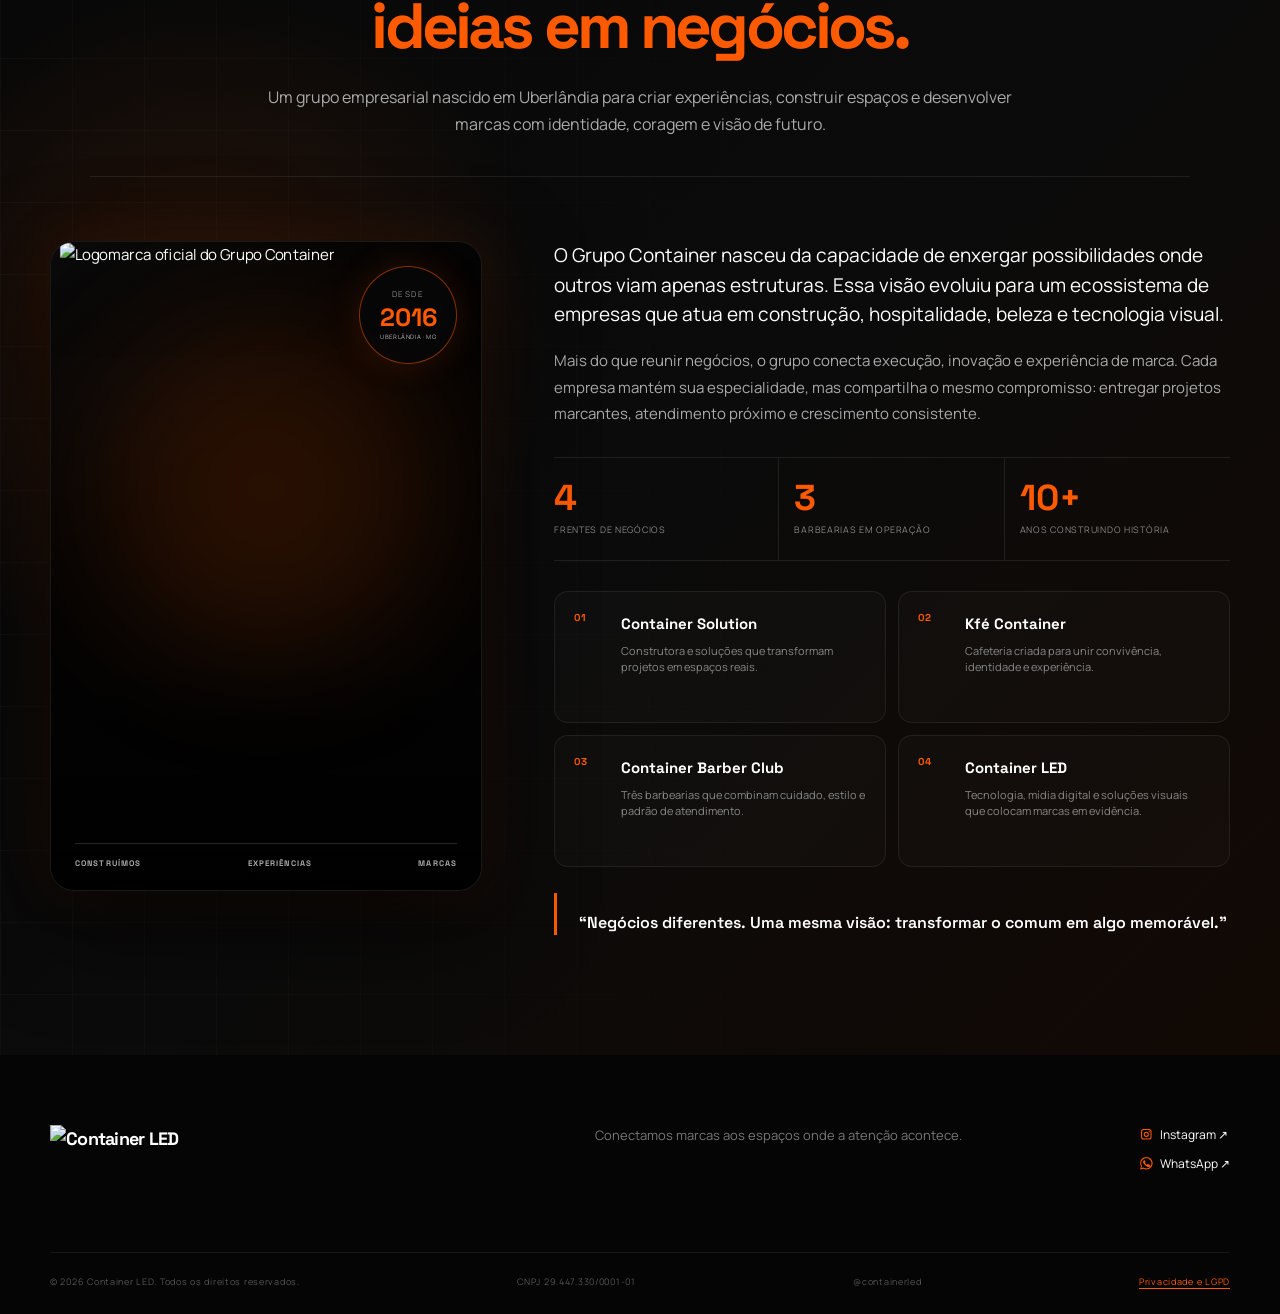
==== commit 6f995f52: "Home: totem animado no botão do catálogo, GRUPO CONTAINER como última seção, remove subtítulos com t" ====
--- a/index.html
+++ b/index.html
@@ -10,7 +10,7 @@
   <link rel="preconnect" href="https://fonts.gstatic.com" crossorigin>
   <link href="https://fonts.googleapis.com/css2?family=Manrope:wght@400;500;600;700;800&family=Space+Grotesk:wght@500;600;700&display=swap" rel="stylesheet">
   <link rel="stylesheet" href="styles-v48.css">
-  <link rel="stylesheet" href="publicidade.css?v=1">
+  <link rel="stylesheet" href="publicidade.css?v=2">
   <script src="script-v22.js" defer></script>
   <style>
     @media(max-width:960px){
@@ -42,7 +42,6 @@
       <div class="hero-orb hero-orb-one" aria-hidden="true"></div>
       <div class="container hero-layout">
         <div class="hero-content">
-        <div class="eyebrow"><span></span> CONTAINER LED</div>
         <h1>Transformamos espaços.<br><em>Criamos oportunidades.</em></h1>
         <p>Desenvolvemos soluções que criam novas formas de comunicar, conectar e gerar valor — e isso é só o começo.</p>
         <div class="hero-stats" aria-label="Diferenciais">
@@ -71,7 +70,6 @@
     <section class="section solutions-grid-section solutions-video-section" id="solucoes">
       <div class="container">
         <div class="solutions-grid-heading reveal">
-          <div class="eyebrow light solutions-kicker"><span></span> PORTFÓLIO EM MOVIMENTO</div>
           <h2>SOLUÇÕES</h2>
           <p>Projetos com tecnologia LED são feitos para destacar espaços, ampliar visibilidade e criar experiências que marcam.</p>
         </div>
@@ -188,9 +186,8 @@
       <div class="container">
         <div class="section-heading media-exterior-heading reveal">
           <span class="section-badge"><svg viewBox="0 0 24 24" aria-hidden="true"><path d="M3 10v4a1 1 0 0 0 1 1h3l5 4V5L7 9H4a1 1 0 0 0-1 1z"></path><path d="M16 8a5 5 0 0 1 0 8M19 5a9 9 0 0 1 0 14"></path></svg> PUBLICIDADE</span>
-          <div class="eyebrow"><span></span> TELAS DIGITAIS PARA PUBLICIDADE E PROPAGANDA</div>
           <h2>Quem é <em class="word-visto">VISTO</em>, é&nbsp;<em>LEMBRADO!</em></h2>
-          <p>Compare os formatos e descubra qual combina melhor com o público que você quer alcançar.</p>
+          <p><strong class="pub-lead">TELAS DIGITAIS PARA PUBLICIDADE E PROPAGANDA:</strong> Compare os locais e formatos e descubra qual combina melhor com o público que você quer alcançar.</p>
         </div>
         <div class="ads-versus reveal">
           <a class="ads-option" href="/telas-digitais/" aria-label="Ver telas outdoor no catálogo completo">
@@ -225,9 +222,7 @@
         <p class="segments-showcase-note reveal">Fotos ilustrativas</p>
 
         <a class="catalog-teaser reveal" href="/telas-digitais/" aria-label="Ver catálogo completo de telas digitais">
-          <span class="catalog-teaser-icon" aria-hidden="true">
-            <svg viewBox="0 0 64 64"><rect x="8" y="10" width="48" height="34" rx="3"></rect><path d="M18 52h28M32 44v8"></path></svg>
-          </span>
+          <span class="catalog-teaser-icon" aria-hidden="true"><span class="tt"><span class="tt-screen"><span class="tt-slides"><i class="s1"></i><i class="s2"></i><i class="s3"></i><i class="s1"></i></span></span><span class="tt-foot"></span></span></span>
           <span class="catalog-teaser-copy">
             <strong>Veja o catálogo completo de telas</strong>
             <span>Fotos, endereço e localização de cada ponto no mapa</span>
@@ -256,46 +251,10 @@
         </a>
       </div>
     </section>
-    <section class="section company-section company-authority" id="empresa">
-      <div class="company-authority-grid-bg" aria-hidden="true"></div>
-      <div class="container">
-        <div class="company-authority-heading company-centered-heading reveal">
-          <div class="eyebrow light"><span></span> QUEM SOMOS</div>
-          <p class="company-signature">GRUPO CONTAINER</p>
-          <h2>Uma década transformando <em>ideias em negócios.</em></h2>
-          <p>Um grupo empresarial nascido em Uberlândia para criar experiências, construir espaços e desenvolver marcas com identidade, coragem e visão de futuro.</p>
-        </div>
-        <div class="company-authority-grid">
-          <div class="company-art company-art-authority reveal">
-            <div class="company-art-halo" aria-hidden="true"></div>
-            <img src="assets/hero/grupo-container-logo.webp" alt="Logomarca oficial do Grupo Container">
-            <div class="company-seal"><small>DESDE</small><strong>2016</strong><span>UBERLÂNDIA · MG</span></div>
-            <div class="company-art-caption"><span>CONSTRUÍMOS</span><span>EXPERIÊNCIAS</span><span>MARCAS</span></div>
-          </div>
-          <div class="company-copy company-authority-copy reveal">
-            <p class="company-lead">O Grupo Container nasceu da capacidade de enxergar possibilidades onde outros viam apenas estruturas. Essa visão evoluiu para um ecossistema de empresas que atua em construção, hospitalidade, beleza e tecnologia visual.</p>
-            <p>Mais do que reunir negócios, o grupo conecta execução, inovação e experiência de marca. Cada empresa mantém sua especialidade, mas compartilha o mesmo compromisso: entregar projetos marcantes, atendimento próximo e crescimento consistente.</p>
-            <div class="group-proof" aria-label="Números do Grupo Container">
-              <div><strong>4</strong><span>frentes de negócios</span></div>
-              <div><strong>3</strong><span>barbearias em operação</span></div>
-              <div><strong>10+</strong><span>anos construindo história</span></div>
-            </div>
-            <div class="group-brands" aria-label="Empresas do Grupo Container">
-              <article><span>01</span><div><strong>Container Solution</strong><p>Construtora e soluções que transformam projetos em espaços reais.</p></div></article>
-              <article><span>02</span><div><strong>Kfé Container</strong><p>Cafeteria criada para unir convivência, identidade e experiência.</p></div></article>
-              <article><span>03</span><div><strong>Container Barber Club</strong><p>Três barbearias que combinam cuidado, estilo e padrão de atendimento.</p></div></article>
-              <article><span>04</span><div><strong>Container LED</strong><p>Tecnologia, mídia digital e soluções visuais que colocam marcas em evidência.</p></div></article>
-            </div>
-            <blockquote>“Negócios diferentes. Uma mesma visão: transformar o comum em algo memorável.”</blockquote>
-          </div>
-        </div>
-      </div>
-    </section>
 
     <section class="brazil-section national-section" id="brasil">
       <div class="container brazil-content brazil-centered reveal">
         <div class="national-heading">
-          <div class="eyebrow light"><span></span> ATENDIMENTO NACIONAL</div>
           <h2>Projetos que atravessam <em>fronteiras.</em></h2>
           <p>Atendemos demandas em todo o Brasil, conectando planejamento, fabricação, frete e implantação para levar a solução certa a cada local.</p>
         </div>
@@ -340,7 +299,7 @@
       </div>
     </section>
     <section class="section faq-section" id="faq">
-      <div class="container faq-grid"><div class="section-heading reveal"><div class="eyebrow"><span></span> PERGUNTAS FREQUENTES</div><h2>Antes de começar,<br><em>tire suas dúvidas.</em></h2></div><div class="accordion reveal">
+      <div class="container faq-grid"><div class="section-heading reveal"><h2>Antes de começar,<br><em>tire suas dúvidas.</em></h2></div><div class="accordion reveal">
         <details><summary>Como faço para anunciar nos painéis? <span>+</span></summary><p>Envie seu objetivo, período de interesse e dados de contato pelo formulário. Nossa equipe retorna com disponibilidade e proposta.</p></details>
         <details><summary>A Container LED atende agências? <span>+</span></summary><p>Sim. Trabalhamos em parceria com agências, empresas e profissionais de mídia em campanhas pontuais ou recorrentes.</p></details>
         <details><summary>O que é necessário para um projeto outdoor/indoor? <span>+</span></summary><p>Começamos entendendo o ambiente, medidas, finalidade e prazo. A partir disso avaliamos a solução técnica mais adequada.</p></details>
@@ -358,13 +317,13 @@
 
     <section class="section quote-section" id="orcamento">
       <div class="container quote-grid">
-        <div class="quote-copy reveal"><div class="eyebrow light"><span></span> ENCONTRE A SOLUÇÃO IDEAL</div><h2>Descubra onde a Container LED<br><em>pode te levar.</em></h2><p>Conte-nos o que você procura. Suas informações nos ajudam a entender sua necessidade e oferecer uma experiência mais ágil, personalizada e eficiente.</p><div class="direct-contact"><a class="platform-contact" href="https://wa.me/5534999259499" target="_blank" rel="noopener"><span class="platform-contact-logo"><svg class="platform-icon platform-icon-whatsapp" viewBox="0 0 24 24" aria-hidden="true"><circle cx="12" cy="12" r="12" fill="#25D366"/><path fill="#FFF" d="M17.5 6.4A7.7 7.7 0 0 0 5.4 15.7L4.3 20l4.4-1.2a7.7 7.7 0 0 0 3.7.9h.1a7.7 7.7 0 0 0 5-13.3Zm-5 12a6.4 6.4 0 0 1-3.3-.9l-.2-.1-2.6.7.7-2.5-.2-.3a6.4 6.4 0 1 1 5.6 3.1Zm3.5-4.8c-.2-.1-1.1-.6-1.3-.6-.2-.1-.3-.1-.5.1l-.6.8c-.1.2-.2.2-.4.1-1.1-.5-1.8-1-2.5-2.1-.2-.3.2-.3.6-1 .1-.1.1-.3 0-.5l-.6-1.5c-.2-.4-.3-.3-.5-.3h-.4c-.1 0-.4.1-.6.3-.2.2-.8.8-.8 1.9s.8 2.1.9 2.3c.1.2 1.6 2.4 3.8 3.3.5.2 1 .4 1.3.5.5.2 1 .1 1.4.1.4-.1 1.1-.5 1.3-.9.1-.4.1-.8.1-.9-.1-.1-.2-.2-.4-.3Z"/></svg></span><span class="platform-contact-copy"><small>WHATSAPP</small><strong>(34) 99925-9499</strong></span></a><a class="platform-contact" href="mailto:containerled08@gmail.com"><span class="platform-contact-logo"><svg class="platform-icon platform-icon-gmail" viewBox="0 0 24 24" aria-hidden="true"><path fill="#4285F4" d="M2.4 19.5h3.8V10.3L0 5.7v11.4c0 1.3 1.1 2.4 2.4 2.4Z"/><path fill="#34A853" d="M17.8 19.5h3.8c1.3 0 2.4-1.1 2.4-2.4V5.7l-6.2 4.6v9.2Z"/><path fill="#EA4335" d="M17.8 5.7v4.6L12 14.7l-5.8-4.4V5.7L12 10l5.8-4.3Z"/><path fill="#FBBC04" d="M17.8 5.7 24 1.1v4.6l-6.2 4.6V5.7Z"/><path fill="#C5221F" d="M0 1.1v4.6l6.2 4.6V5.7L0 1.1Z"/><path fill="#F6AEA9" d="M2.4.5 12 7.7 21.6.5H2.4Z"/></svg></span><span class="platform-contact-copy"><small>E-MAIL</small><strong>containerled08@gmail.com</strong></span></a><a class="platform-contact" href="https://www.instagram.com/containerled/" target="_blank" rel="noopener"><span class="platform-contact-logo"><svg class="platform-icon platform-icon-instagram" viewBox="0 0 24 24" aria-hidden="true"><defs><radialGradient id="ig-a" cx="30%" cy="107%" r="115%"><stop offset="0" stop-color="#FFD600"/><stop offset=".48" stop-color="#FF0169"/><stop offset="1" stop-color="#D300C5"/></radialGradient><radialGradient id="ig-b" cx="95%" cy="5%" r="100%"><stop offset="0" stop-color="#7638FA"/><stop offset=".64" stop-color="#7638FA" stop-opacity="0"/></radialGradient></defs><rect width="24" height="24" rx="6" fill="url(#ig-a)"/><rect width="24" height="24" rx="6" fill="url(#ig-b)"/><circle cx="12" cy="12" r="4.25" fill="none" stroke="#FFF" stroke-width="1.8"/><rect x="4.7" y="4.7" width="14.6" height="14.6" rx="4.4" fill="none" stroke="#FFF" stroke-width="1.8"/><circle cx="17.35" cy="6.75" r="1.05" fill="#FFF"/></svg></span><span class="platform-contact-copy"><small>INSTAGRAM</small><strong>containerled</strong></span></a></div></div>
+        <div class="quote-copy reveal"><h2>Fale <em>conosco</em></h2><p>Conte-nos o que você procura. Suas informações nos ajudam a entender sua necessidade e oferecer uma experiência mais ágil, personalizada e eficiente.</p><div class="direct-contact"><a class="platform-contact" href="https://wa.me/5534999259499" target="_blank" rel="noopener"><span class="platform-contact-logo"><svg class="platform-icon platform-icon-whatsapp" viewBox="0 0 24 24" aria-hidden="true"><circle cx="12" cy="12" r="12" fill="#25D366"/><path fill="#FFF" d="M17.5 6.4A7.7 7.7 0 0 0 5.4 15.7L4.3 20l4.4-1.2a7.7 7.7 0 0 0 3.7.9h.1a7.7 7.7 0 0 0 5-13.3Zm-5 12a6.4 6.4 0 0 1-3.3-.9l-.2-.1-2.6.7.7-2.5-.2-.3a6.4 6.4 0 1 1 5.6 3.1Zm3.5-4.8c-.2-.1-1.1-.6-1.3-.6-.2-.1-.3-.1-.5.1l-.6.8c-.1.2-.2.2-.4.1-1.1-.5-1.8-1-2.5-2.1-.2-.3.2-.3.6-1 .1-.1.1-.3 0-.5l-.6-1.5c-.2-.4-.3-.3-.5-.3h-.4c-.1 0-.4.1-.6.3-.2.2-.8.8-.8 1.9s.8 2.1.9 2.3c.1.2 1.6 2.4 3.8 3.3.5.2 1 .4 1.3.5.5.2 1 .1 1.4.1.4-.1 1.1-.5 1.3-.9.1-.4.1-.8.1-.9-.1-.1-.2-.2-.4-.3Z"/></svg></span><span class="platform-contact-copy"><small>WHATSAPP</small><strong>(34) 99925-9499</strong></span></a><a class="platform-contact" href="mailto:containerled08@gmail.com"><span class="platform-contact-logo"><svg class="platform-icon platform-icon-gmail" viewBox="0 0 24 24" aria-hidden="true"><path fill="#4285F4" d="M2.4 19.5h3.8V10.3L0 5.7v11.4c0 1.3 1.1 2.4 2.4 2.4Z"/><path fill="#34A853" d="M17.8 19.5h3.8c1.3 0 2.4-1.1 2.4-2.4V5.7l-6.2 4.6v9.2Z"/><path fill="#EA4335" d="M17.8 5.7v4.6L12 14.7l-5.8-4.4V5.7L12 10l5.8-4.3Z"/><path fill="#FBBC04" d="M17.8 5.7 24 1.1v4.6l-6.2 4.6V5.7Z"/><path fill="#C5221F" d="M0 1.1v4.6l6.2 4.6V5.7L0 1.1Z"/><path fill="#F6AEA9" d="M2.4.5 12 7.7 21.6.5H2.4Z"/></svg></span><span class="platform-contact-copy"><small>E-MAIL</small><strong>containerled08@gmail.com</strong></span></a><a class="platform-contact" href="https://www.instagram.com/containerled/" target="_blank" rel="noopener"><span class="platform-contact-logo"><svg class="platform-icon platform-icon-instagram" viewBox="0 0 24 24" aria-hidden="true"><defs><radialGradient id="ig-a" cx="30%" cy="107%" r="115%"><stop offset="0" stop-color="#FFD600"/><stop offset=".48" stop-color="#FF0169"/><stop offset="1" stop-color="#D300C5"/></radialGradient><radialGradient id="ig-b" cx="95%" cy="5%" r="100%"><stop offset="0" stop-color="#7638FA"/><stop offset=".64" stop-color="#7638FA" stop-opacity="0"/></radialGradient></defs><rect width="24" height="24" rx="6" fill="url(#ig-a)"/><rect width="24" height="24" rx="6" fill="url(#ig-b)"/><circle cx="12" cy="12" r="4.25" fill="none" stroke="#FFF" stroke-width="1.8"/><rect x="4.7" y="4.7" width="14.6" height="14.6" rx="4.4" fill="none" stroke="#FFF" stroke-width="1.8"/><circle cx="17.35" cy="6.75" r="1.05" fill="#FFF"/></svg></span><span class="platform-contact-copy"><small>INSTAGRAM</small><strong>containerled</strong></span></a></div></div>
         <form class="contact-form reveal" id="quote-form"><div class="quote-form-intro"><strong>Preencha os campos</strong><span>Leva alguns segundos e ajuda nossa equipe a entender exatamente o que você procura.</span></div>
           <div class="form-row"><label>Nome<input name="nome" required autocomplete="name" placeholder="Como podemos chamar você?"></label><label>Empresa<input name="empresa" autocomplete="organization" placeholder="Nome da empresa"></label></div>
           <div class="form-row"><label>WhatsApp<input name="telefone" required inputmode="tel" autocomplete="tel" placeholder="(00) 00000-0000"></label><label>Cidade / UF<input name="cidade" required autocomplete="address-level2" placeholder="Sua localização"></label></div>
           <label>Tenho interesse em<select name="interesse" required><option value="">Selecione uma opção</option><optgroup label="Solução Painel de LED"><option>Painel Outdoor</option><option>Painel Indoor</option><option>Painel para Fachada</option><option>Painel Outdoor Residencial</option><option>Painel Testeira Para Postos</option><option>Painel Restaurante</option><option>Painel Shopping Center</option><option>Totens Digitais de Led</option></optgroup><optgroup label="Publicidade"><option>Outdoor - Anunciar</option><option>Outdoor - Ser Ponto Parceiro</option><option>Totem - Anunciar</option><option>Totem - Ser Ponto Parceiro</option></optgroup><option>Outro projeto</option></select></label>
           <div class="quote-simulator-entry" id="quote-simulator-entry" hidden>
-            <div><small>SIMULADOR DE PAINEL GRÁTIS</small><strong>Quer visualizar uma estimativa antes de falar com a equipe?</strong><span>Informe medidas aproximadas e gere seu painel em instantes.</span></div>
+            <div><small>SIMULADOR DE PAINEL DE LED GRÁTIS</small><strong>Quer visualizar uma estimativa antes de falar com a equipe?</strong><span>Informe medidas aproximadas e gere seu painel em instantes.</span></div>
             <a class="button button-outline" href="#simulador">Acessar simulador grátis <span>→</span></a>
           </div>
           <label>Conte um pouco sobre o assunto<textarea name="mensagem" rows="4" placeholder="Diga o que está pensando...."></textarea></label>
@@ -378,8 +337,8 @@
       <div class="simulator-grid-bg" aria-hidden="true"></div>
       <div class="container">
         <div class="quick-simulator-heading reveal">
-          <div class="eyebrow light"><span></span> SIMULADOR DE PAINEL GRÁTIS</div>
-          <h2>Seu projeto em LED<br><em>começa em instantes.</em></h2>
+          <div class="eyebrow light"><span></span> SIMULADOR DE PAINEL DE LED GRÁTIS</div>
+          <h2>Seu projeto em Tela de LED<br><em>começa em instantes.</em></h2>
           <p>Escolha o tipo de painel, informe as medidas aproximadas e veja uma estimativa visual e técnica. Quer comprar ou tem curiosidade do projeto, faça a simulação 100% gratuita e sem compromisso.</p>
         </div>
         <div class="quick-simulator-shell reveal">
@@ -437,6 +396,41 @@
         </div>
       </div>
     </section>
+    <section class="section company-section company-authority" id="empresa">
+      <div class="company-authority-grid-bg" aria-hidden="true"></div>
+      <div class="container">
+        <div class="company-authority-heading company-centered-heading reveal">
+          <p class="company-signature">GRUPO CONTAINER</p>
+          <h2>Uma década transformando <em>ideias em negócios.</em></h2>
+          <p>Um grupo empresarial nascido em Uberlândia para criar experiências, construir espaços e desenvolver marcas com identidade, coragem e visão de futuro.</p>
+        </div>
+        <div class="company-authority-grid">
+          <div class="company-art company-art-authority reveal">
+            <div class="company-art-halo" aria-hidden="true"></div>
+            <img src="assets/hero/grupo-container-logo.webp" alt="Logomarca oficial do Grupo Container">
+            <div class="company-seal"><small>DESDE</small><strong>2016</strong><span>UBERLÂNDIA · MG</span></div>
+            <div class="company-art-caption"><span>CONSTRUÍMOS</span><span>EXPERIÊNCIAS</span><span>MARCAS</span></div>
+          </div>
+          <div class="company-copy company-authority-copy reveal">
+            <p class="company-lead">O Grupo Container nasceu da capacidade de enxergar possibilidades onde outros viam apenas estruturas. Essa visão evoluiu para um ecossistema de empresas que atua em construção, hospitalidade, beleza e tecnologia visual.</p>
+            <p>Mais do que reunir negócios, o grupo conecta execução, inovação e experiência de marca. Cada empresa mantém sua especialidade, mas compartilha o mesmo compromisso: entregar projetos marcantes, atendimento próximo e crescimento consistente.</p>
+            <div class="group-proof" aria-label="Números do Grupo Container">
+              <div><strong>4</strong><span>frentes de negócios</span></div>
+              <div><strong>3</strong><span>barbearias em operação</span></div>
+              <div><strong>10+</strong><span>anos construindo história</span></div>
+            </div>
+            <div class="group-brands" aria-label="Empresas do Grupo Container">
+              <article><span>01</span><div><strong>Container Solution</strong><p>Construtora e soluções que transformam projetos em espaços reais.</p></div></article>
+              <article><span>02</span><div><strong>Kfé Container</strong><p>Cafeteria criada para unir convivência, identidade e experiência.</p></div></article>
+              <article><span>03</span><div><strong>Container Barber Club</strong><p>Três barbearias que combinam cuidado, estilo e padrão de atendimento.</p></div></article>
+              <article><span>04</span><div><strong>Container LED</strong><p>Tecnologia, mídia digital e soluções visuais que colocam marcas em evidência.</p></div></article>
+            </div>
+            <blockquote>“Negócios diferentes. Uma mesma visão: transformar o comum em algo memorável.”</blockquote>
+          </div>
+        </div>
+      </div>
+    </section>
+
   </main>
 
   <footer class="site-footer" id="contato"><div class="container"><div class="footer-top"><a class="brand brand-image footer-brand" href="#inicio"><img src="assets/container-led-logo.webp" alt="Container LED"></a><p>Conectamos marcas aos espaços onde a atenção acontece.</p><div class="footer-social"><a href="https://www.instagram.com/containerled/" target="_blank" rel="noopener"><svg class="contact-icon" viewBox="0 0 24 24" aria-hidden="true"><path d="M7 2h10a5 5 0 0 1 5 5v10a5 5 0 0 1-5 5H7a5 5 0 0 1-5-5V7a5 5 0 0 1 5-5Zm0 2a3 3 0 0 0-3 3v10a3 3 0 0 0 3 3h10a3 3 0 0 0 3-3V7a3 3 0 0 0-3-3H7Zm10.5 1.5a1.25 1.25 0 1 1 0 2.5 1.25 1.25 0 0 1 0-2.5ZM12 7a5 5 0 1 1 0 10 5 5 0 0 1 0-10Zm0 2a3 3 0 1 0 0 6 3 3 0 0 0 0-6Z"/></svg>Instagram ↗</a><a href="https://wa.me/5534999259499" target="_blank" rel="noopener"><svg class="contact-icon" viewBox="0 0 24 24" aria-hidden="true"><path d="M20.5 3.5A11.8 11.8 0 0 0 12.1 0C5.6 0 .3 5.3.3 11.8c0 2.1.5 4.1 1.6 5.9L.2 24l6.5-1.7a11.8 11.8 0 0 0 5.4 1.4h.1c6.5 0 11.8-5.3 11.8-11.8 0-3.2-1.2-6.1-3.5-8.4Zm-8.3 18.2h-.1c-1.7 0-3.5-.5-5-1.4l-.4-.2-3.9 1 1-3.8-.2-.4a9.8 9.8 0 1 1 8.6 4.8Zm5.4-7.4c-.3-.1-1.8-.9-2.1-1-.3-.1-.5-.1-.7.2-.2.3-.8 1-.9 1.2-.2.2-.3.2-.6.1-1.7-.9-2.8-1.5-3.9-3.4-.3-.5.3-.5.9-1.6.1-.2.1-.5 0-.7l-1-2.4c-.3-.6-.5-.5-.7-.5h-.6c-.2 0-.6.1-.9.4-.3.3-1.2 1.2-1.2 2.9s1.2 3.3 1.4 3.6c.2.2 2.4 3.7 5.9 5.2.8.4 1.5.6 2 .7.8.3 1.6.2 2.2.1.7-.1 1.8-.7 2-1.4.2-.7.2-1.3.2-1.4-.1-.1-.3-.2-.6-.3Z"/></svg>WhatsApp ↗</a></div></div><div class="footer-bottom"><span>© <span id="year"></span> Container LED. Todos os direitos reservados.</span><span>CNPJ 29.447.330/0001-01</span><span>@containerled</span><a href="privacidade.html">Privacidade e LGPD</a></div></div></footer>
--- a/publicidade.css
+++ b/publicidade.css
@@ -28,3 +28,21 @@
 @media (prefers-reduced-motion:reduce){
   #paineis .section-badge,#paineis .section-badge:before,#paineis .section-badge svg{animation:none}
 }
+
+/* --- Subtítulo da seção de publicidade --- */
+#paineis .section-heading .pub-lead{color:#e9e9e9;letter-spacing:.04em}
+
+/* --- Botão "Veja o catálogo completo": ícone de totem passando anúncios --- */
+.catalog-teaser-icon .tt{position:relative;display:block;width:24px;height:42px}
+.tt-screen{position:absolute;inset:0 0 6px;border:2px solid #fff;border-radius:4px;background:#0d0d0d;overflow:hidden;box-shadow:0 0 10px rgba(255,255,255,.35)}
+.tt-slides{display:flex;flex-direction:column;width:100%;height:400%;animation:tt-slide 8s cubic-bezier(.65,0,.35,1) infinite}
+.tt-slides i{display:block;flex:1;min-height:0}
+.tt-slides .s1{background:radial-gradient(circle at 50% 38%,#fff 0 20%,transparent 22%),linear-gradient(#ff7a1a,#c43d00)}
+.tt-slides .s2{background:linear-gradient(#fff,#fff) 50% 50%/70% 12% no-repeat,repeating-linear-gradient(135deg,#ff5a00 0 4px,#161616 4px 8px)}
+.tt-slides .s3{background:linear-gradient(#fff,#fff) 50% 18%/62% 9% no-repeat,linear-gradient(#ff8a3d,#ff8a3d) 50% 52%/82% 34% no-repeat,linear-gradient(#5a5a5a,#5a5a5a) 50% 86%/52% 7% no-repeat,#151515}
+.tt-screen:after{content:"";position:absolute;left:0;right:0;top:-40%;height:40%;background:linear-gradient(180deg,transparent,rgba(255,255,255,.35),transparent);animation:tt-scan 2.6s linear infinite}
+.tt-foot{position:absolute;left:50%;bottom:0;width:16px;height:4px;margin-left:-8px;border-radius:2px;background:#fff}
+.tt-foot:before{content:"";position:absolute;left:50%;top:-3px;width:4px;height:3px;margin-left:-2px;background:#fff}
+@keyframes tt-slide{0%,20%{transform:translateY(0)}27%,45%{transform:translateY(-25%)}52%,70%{transform:translateY(-50%)}77%,100%{transform:translateY(-75%)}}
+@keyframes tt-scan{to{top:110%}}
+@media (prefers-reduced-motion:reduce){.tt-slides,.tt-screen:after{animation:none}}
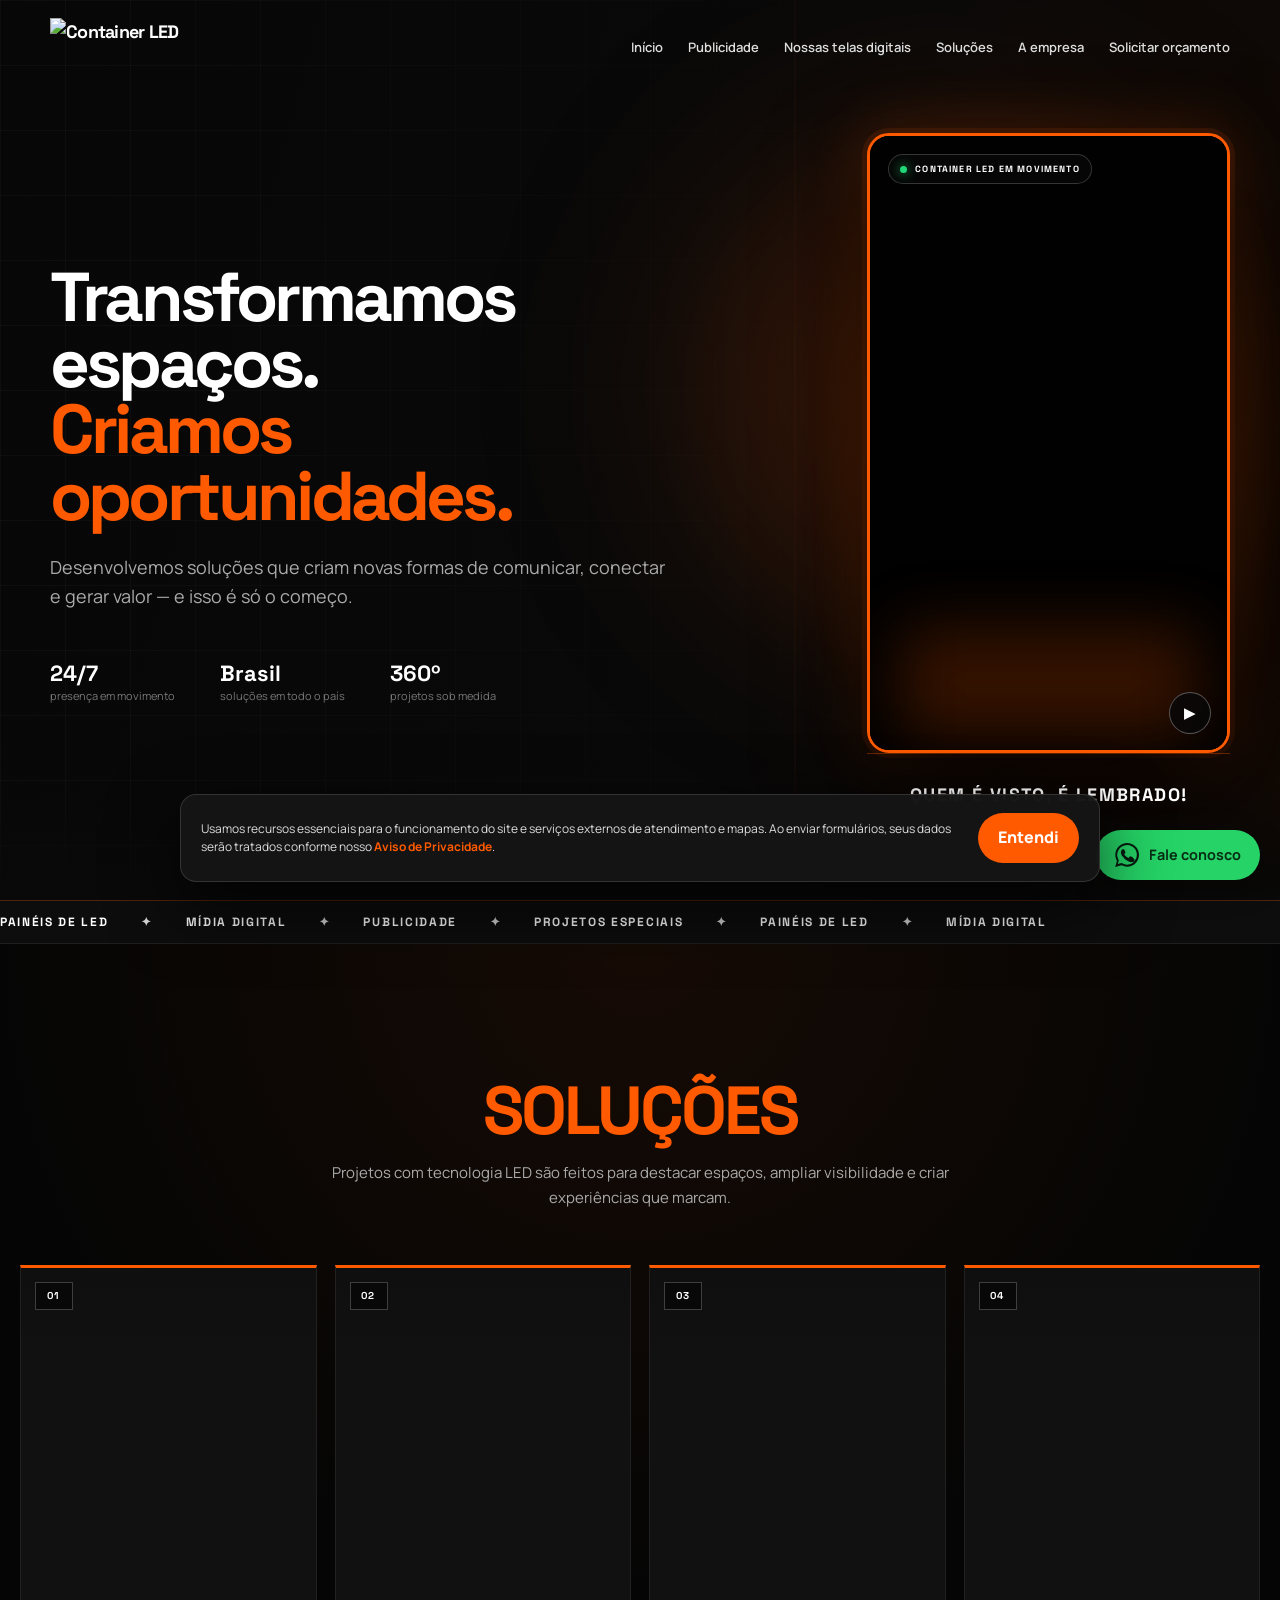
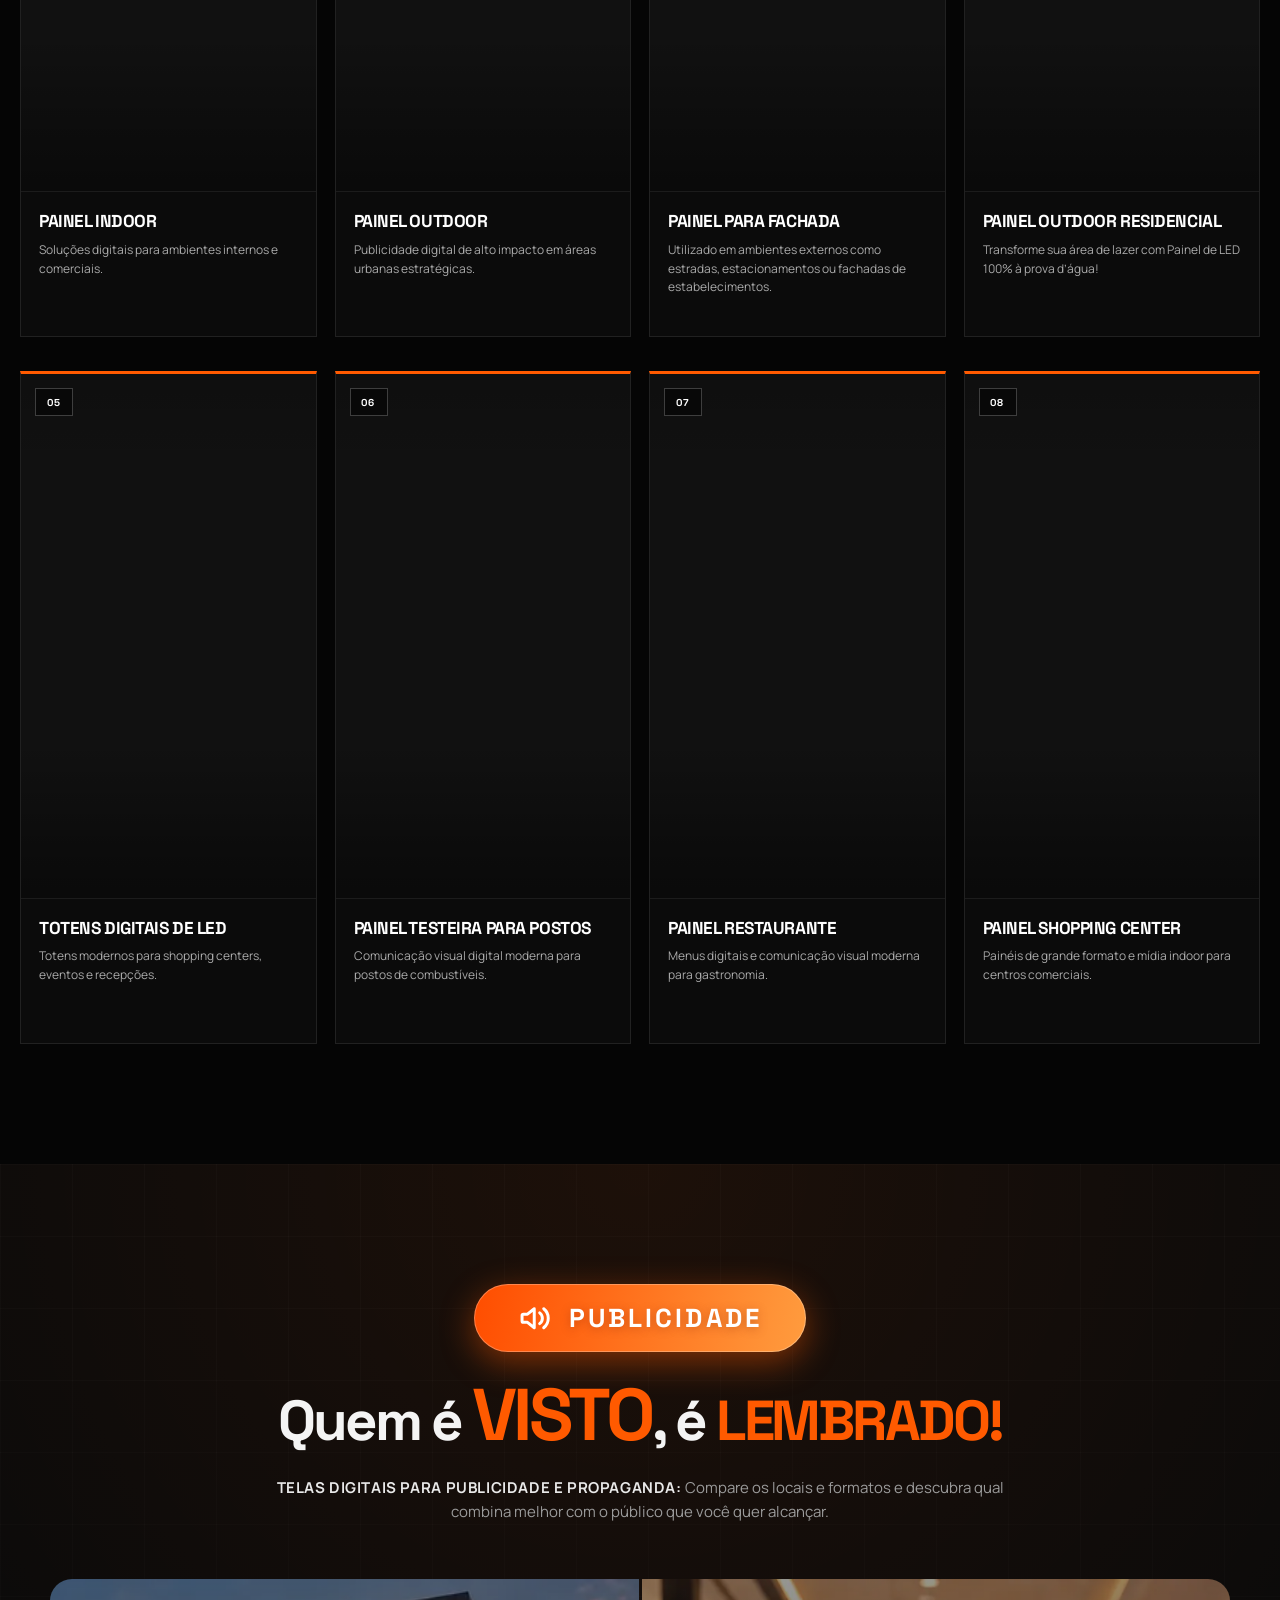
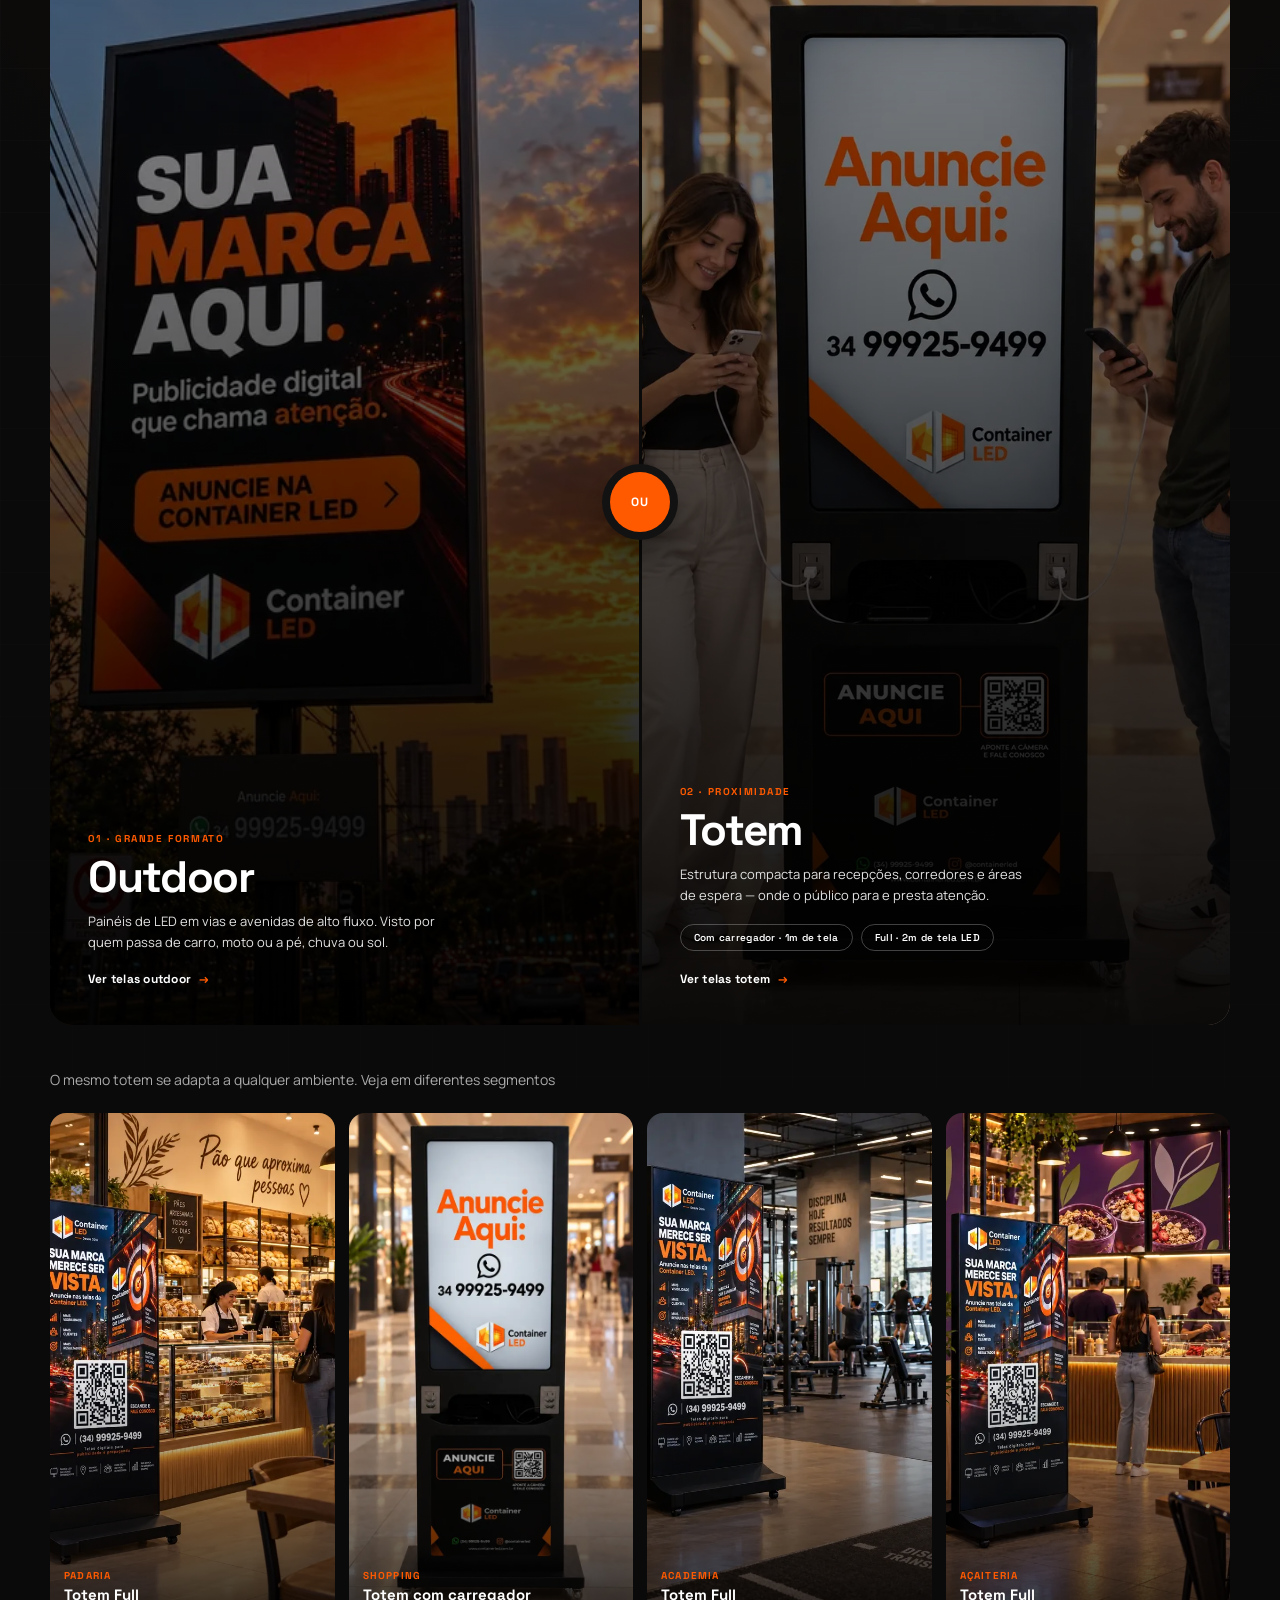
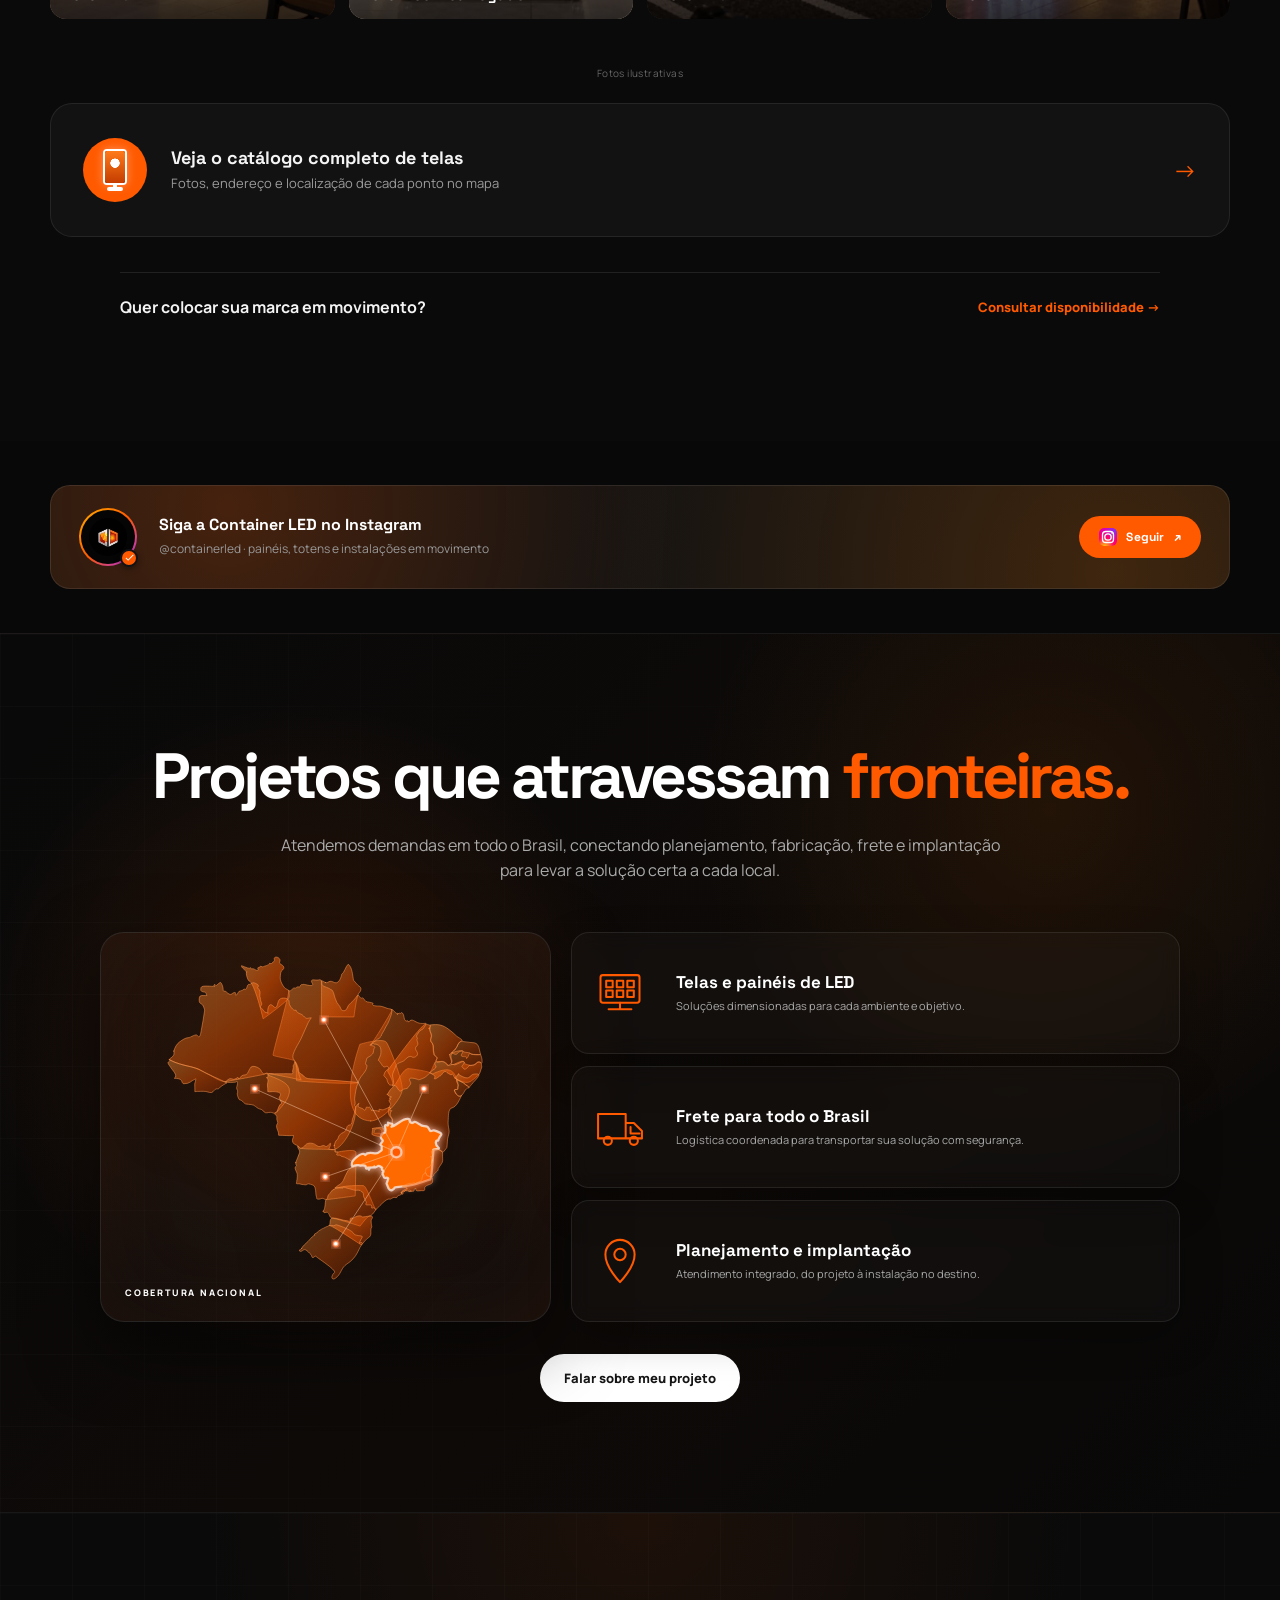
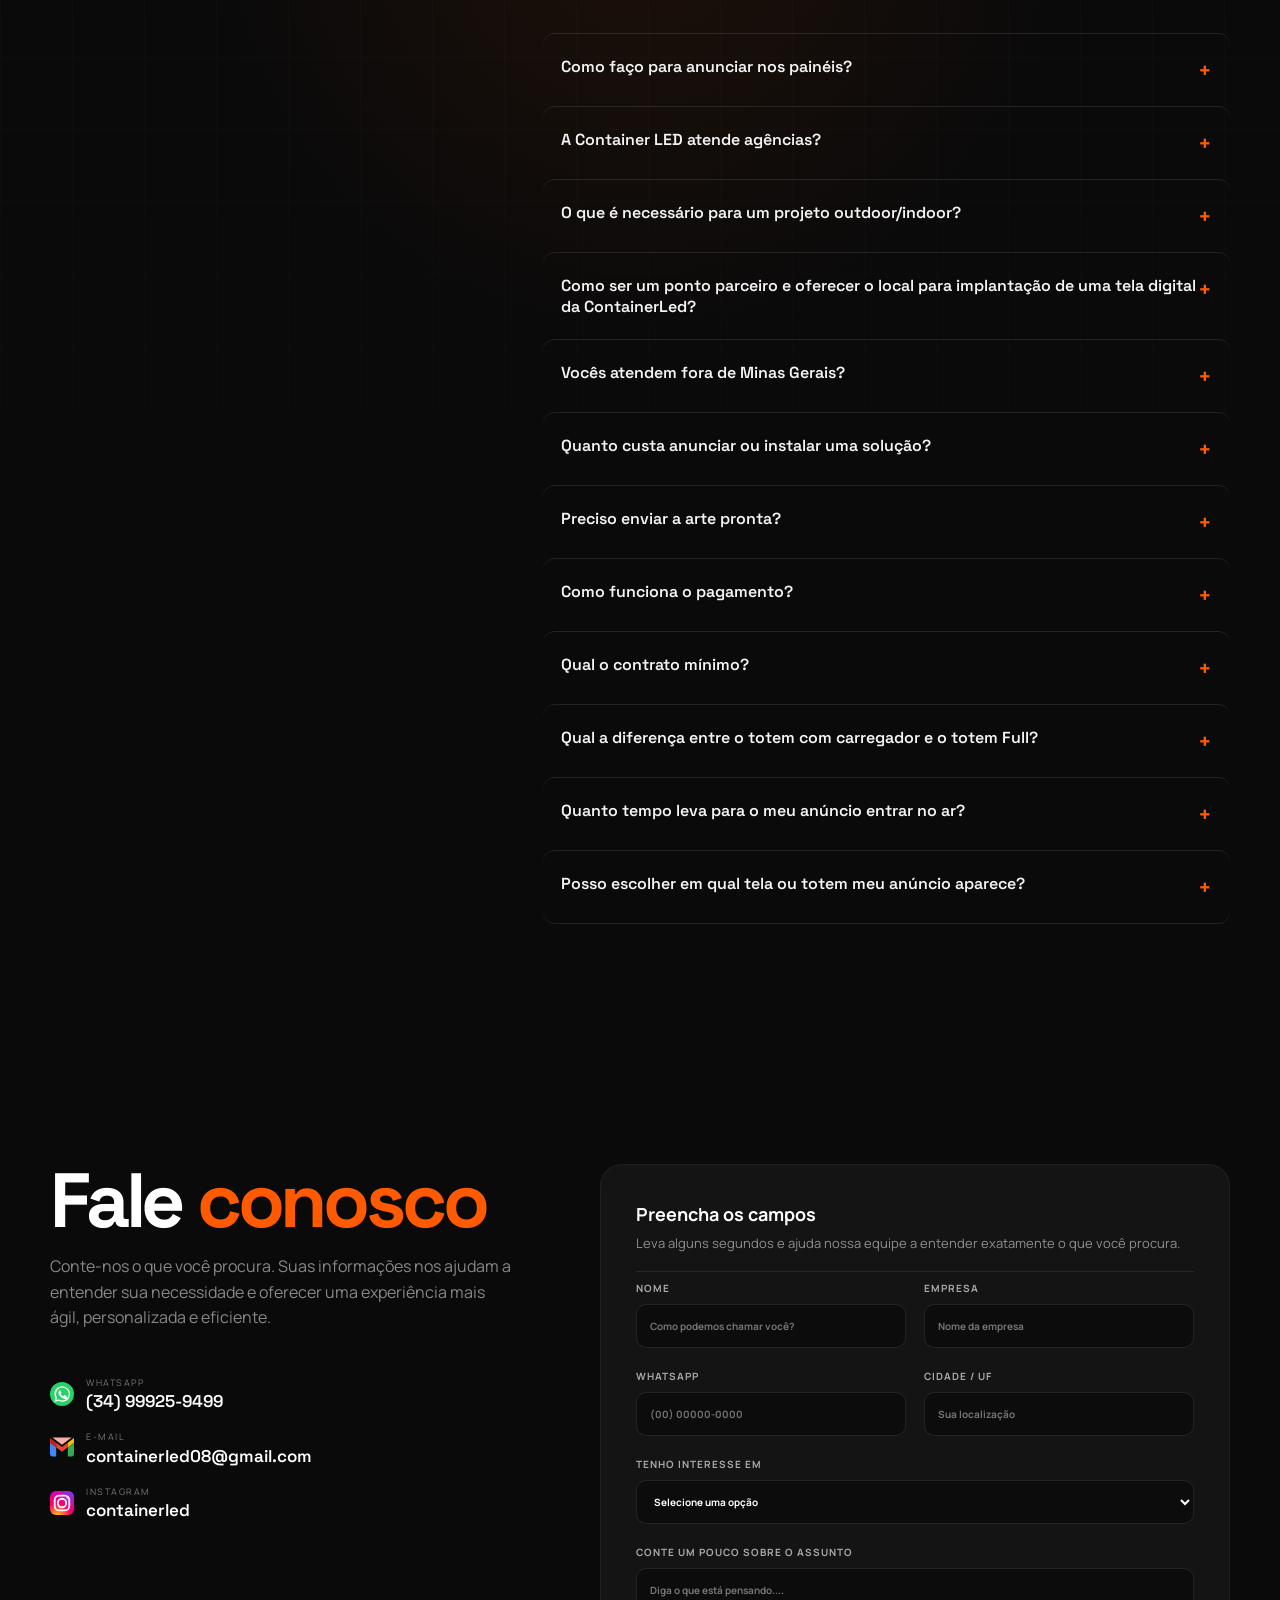
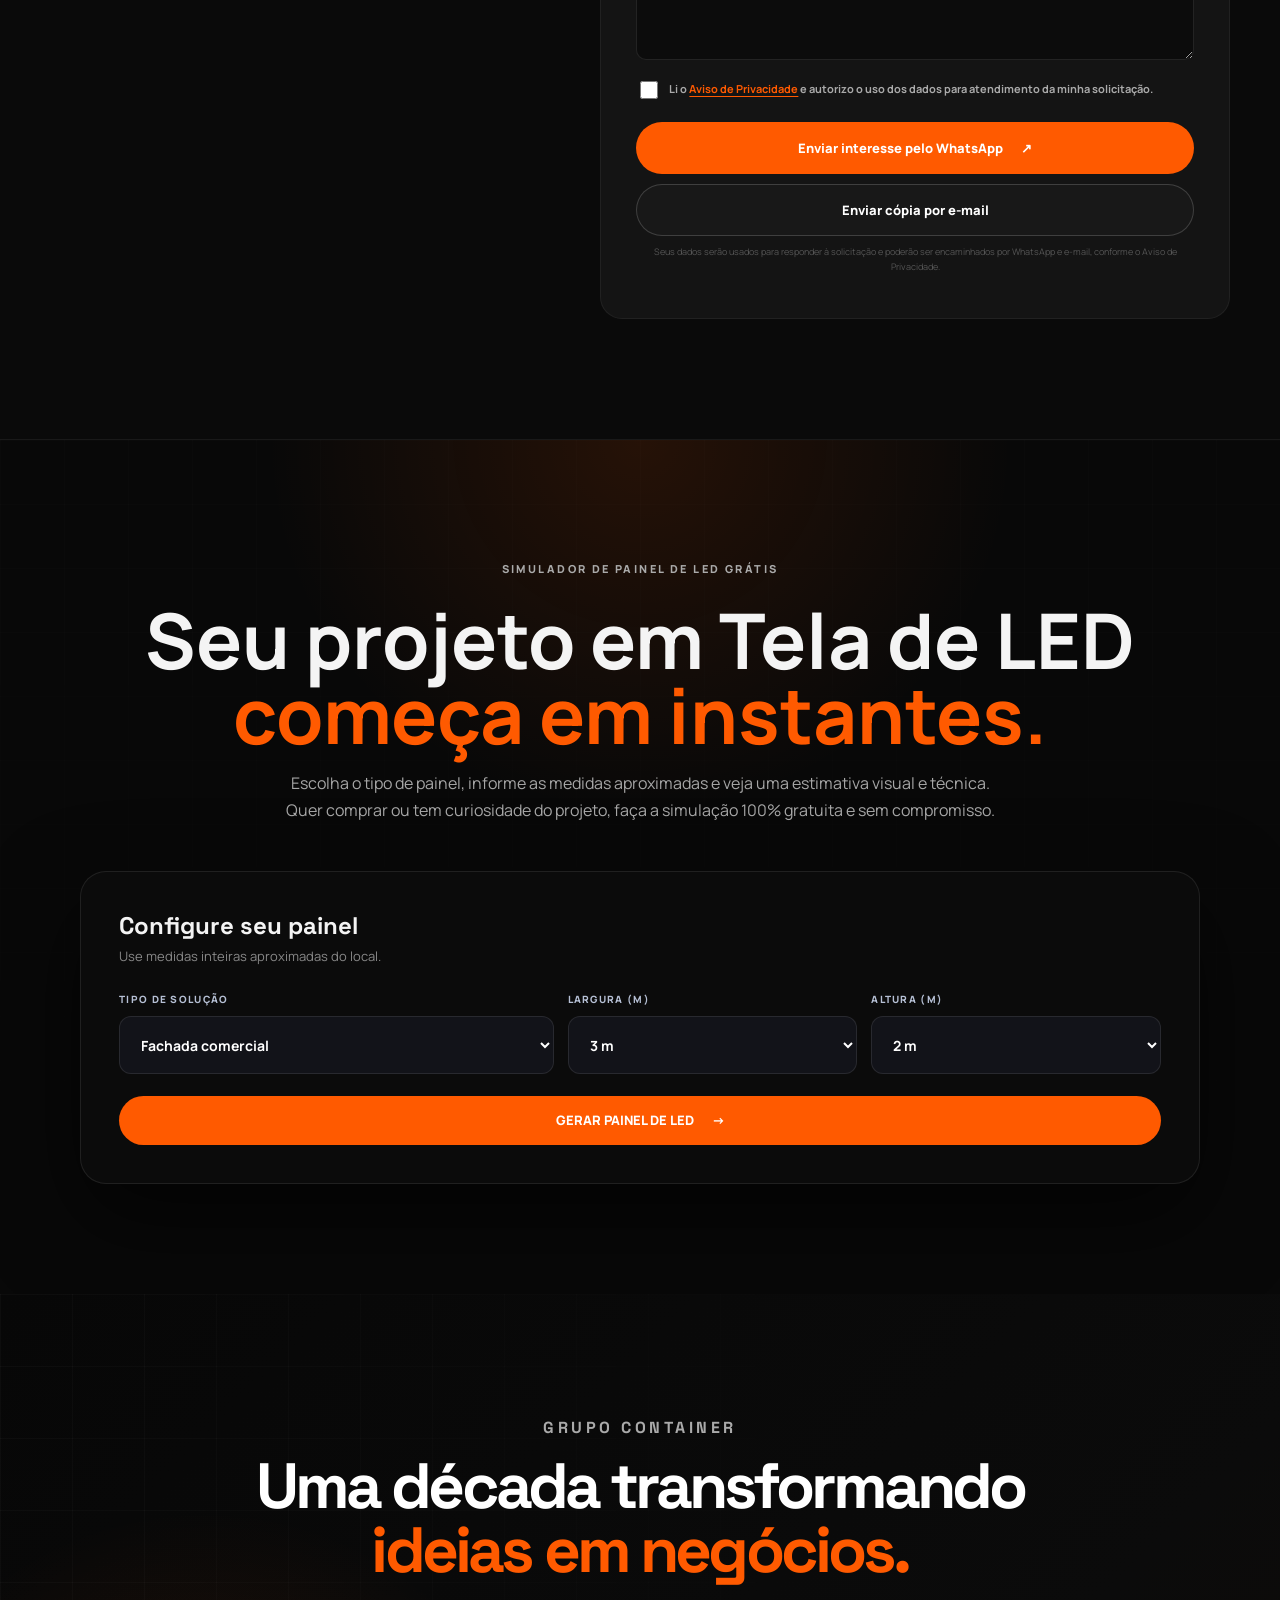
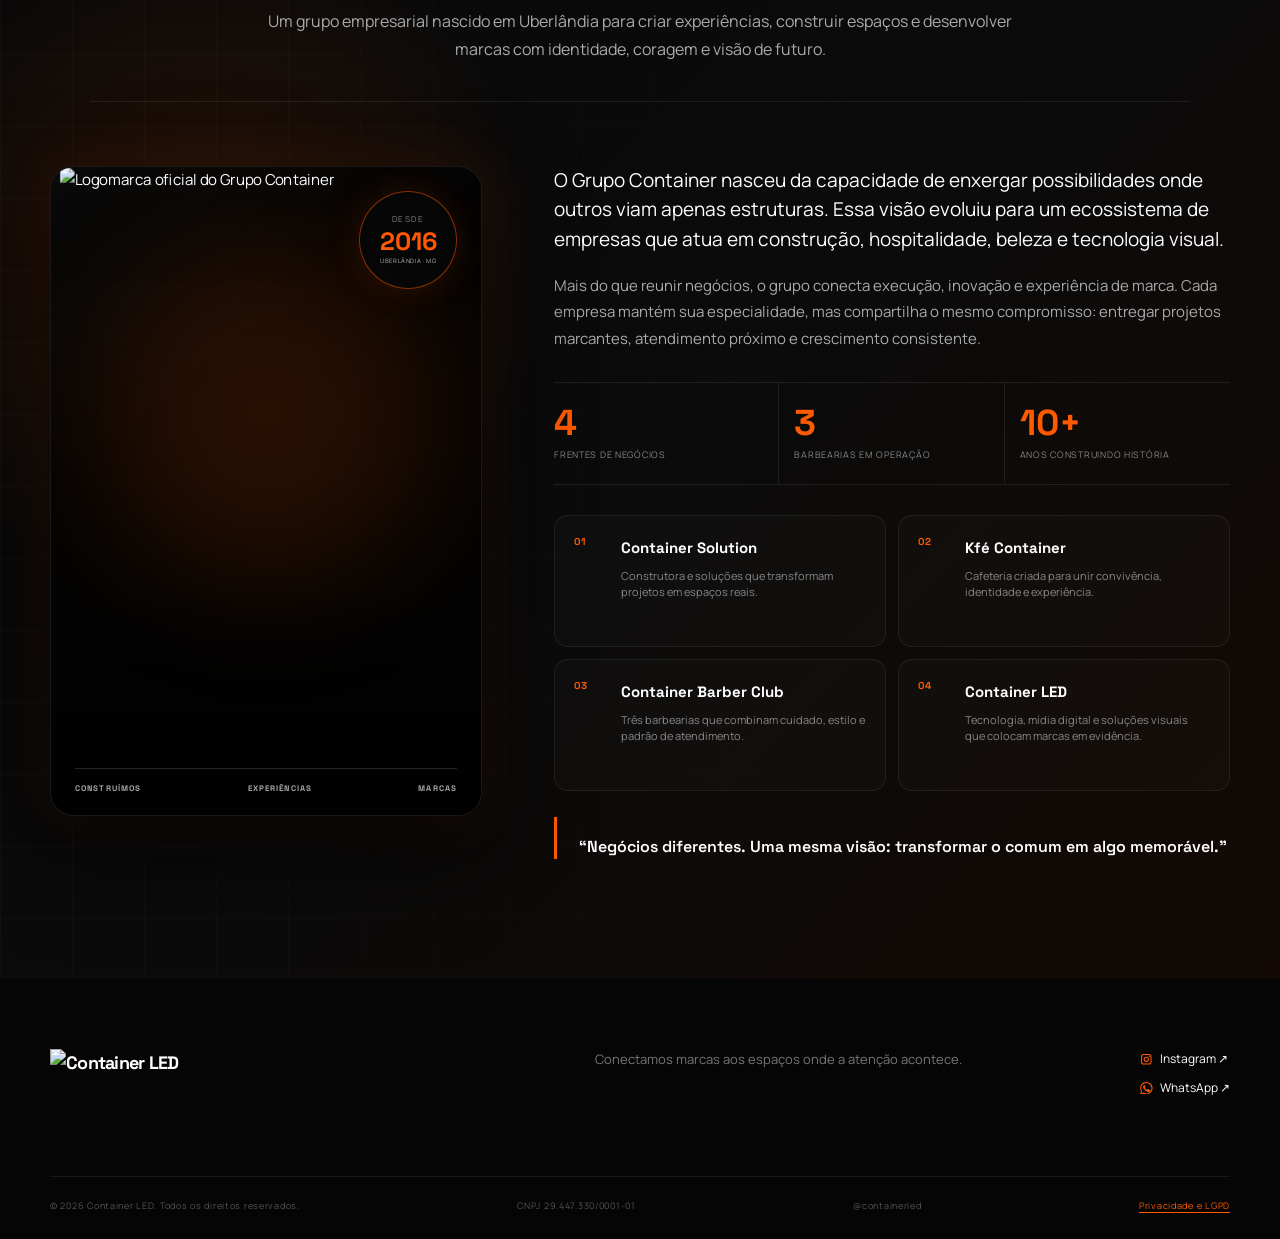
==== commit 199dde80: "Remove traço dos subtítulos do simulador e ajusta largura do título Co-Authored-By: Claude Sonnet 5." ====
--- a/index.html
+++ b/index.html
@@ -10,7 +10,7 @@
   <link rel="preconnect" href="https://fonts.gstatic.com" crossorigin>
   <link href="https://fonts.googleapis.com/css2?family=Manrope:wght@400;500;600;700;800&family=Space+Grotesk:wght@500;600;700&display=swap" rel="stylesheet">
   <link rel="stylesheet" href="styles-v48.css">
-  <link rel="stylesheet" href="publicidade.css?v=2">
+  <link rel="stylesheet" href="publicidade.css?v=3">
   <script src="script-v22.js" defer></script>
   <style>
     @media(max-width:960px){
@@ -337,7 +337,7 @@
       <div class="simulator-grid-bg" aria-hidden="true"></div>
       <div class="container">
         <div class="quick-simulator-heading reveal">
-          <div class="eyebrow light"><span></span> SIMULADOR DE PAINEL DE LED GRÁTIS</div>
+          <div class="eyebrow light">SIMULADOR DE PAINEL DE LED GRÁTIS</div>
           <h2>Seu projeto em Tela de LED<br><em>começa em instantes.</em></h2>
           <p>Escolha o tipo de painel, informe as medidas aproximadas e veja uma estimativa visual e técnica. Quer comprar ou tem curiosidade do projeto, faça a simulação 100% gratuita e sem compromisso.</p>
         </div>
@@ -379,7 +379,7 @@
           <div class="quick-result" id="simulator-result" hidden>
             <div class="quick-preview-stage"><div class="led-preview" id="led-preview"><span>CONTAINER</span><strong>LED</strong><small id="preview-size">2 × 4 m</small></div></div>
             <div class="quick-result-copy">
-              <div class="eyebrow light"><span></span> RESULTADO DO PROJETO</div>
+              <div class="eyebrow light">RESULTADO DO PROJETO</div>
               <h3>Uma primeira visão<br>do seu painel.</h3>
               <div class="quick-result-metrics">
                 <div><strong id="result-area">8 m²</strong><span>área total</span></div>
--- a/publicidade.css
+++ b/publicidade.css
@@ -46,3 +46,7 @@
 @keyframes tt-slide{0%,20%{transform:translateY(0)}27%,45%{transform:translateY(-25%)}52%,70%{transform:translateY(-50%)}77%,100%{transform:translateY(-75%)}}
 @keyframes tt-scan{to{top:110%}}
 @media (prefers-reduced-motion:reduce){.tt-slides,.tt-screen:after{animation:none}}
+
+/* --- Título do simulador (texto mais longo): cabe em uma linha no desktop --- */
+.quick-simulator-heading{max-width:1100px}
+.quick-simulator-heading h2{text-wrap:balance}
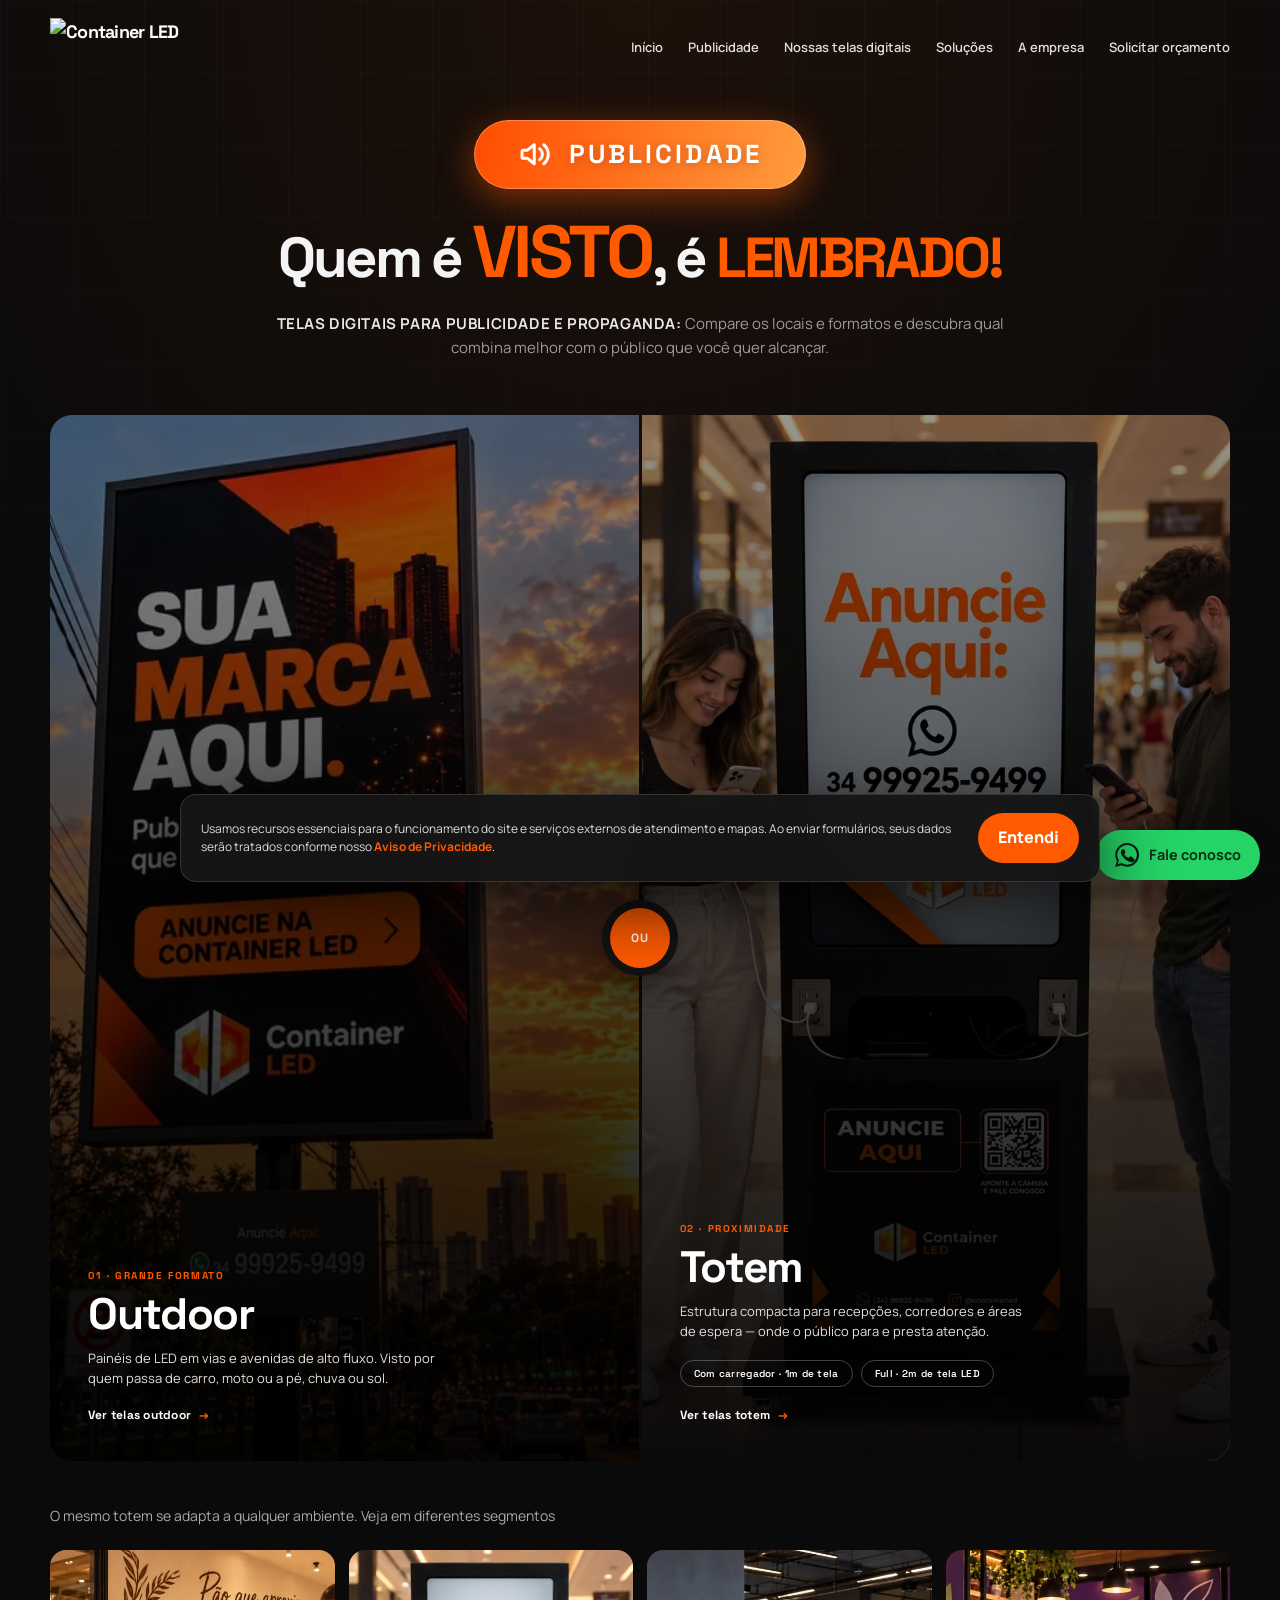
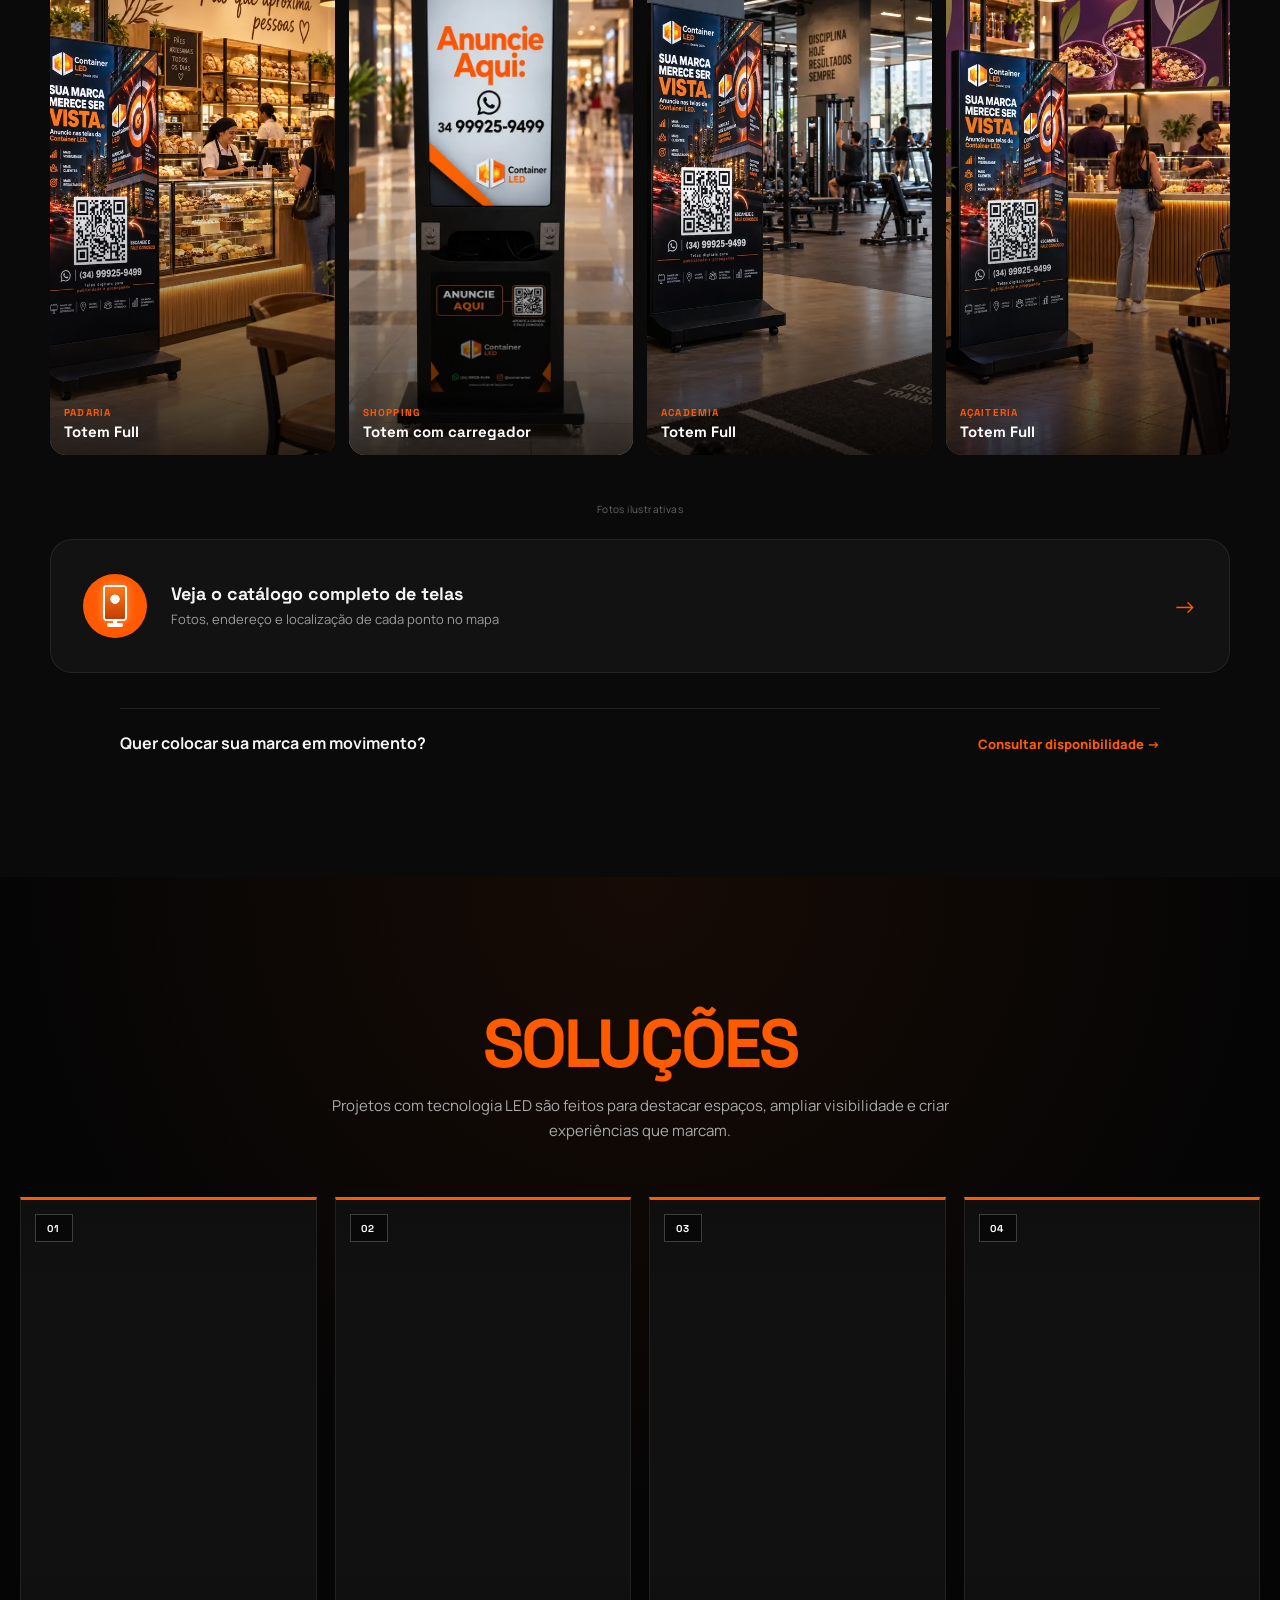
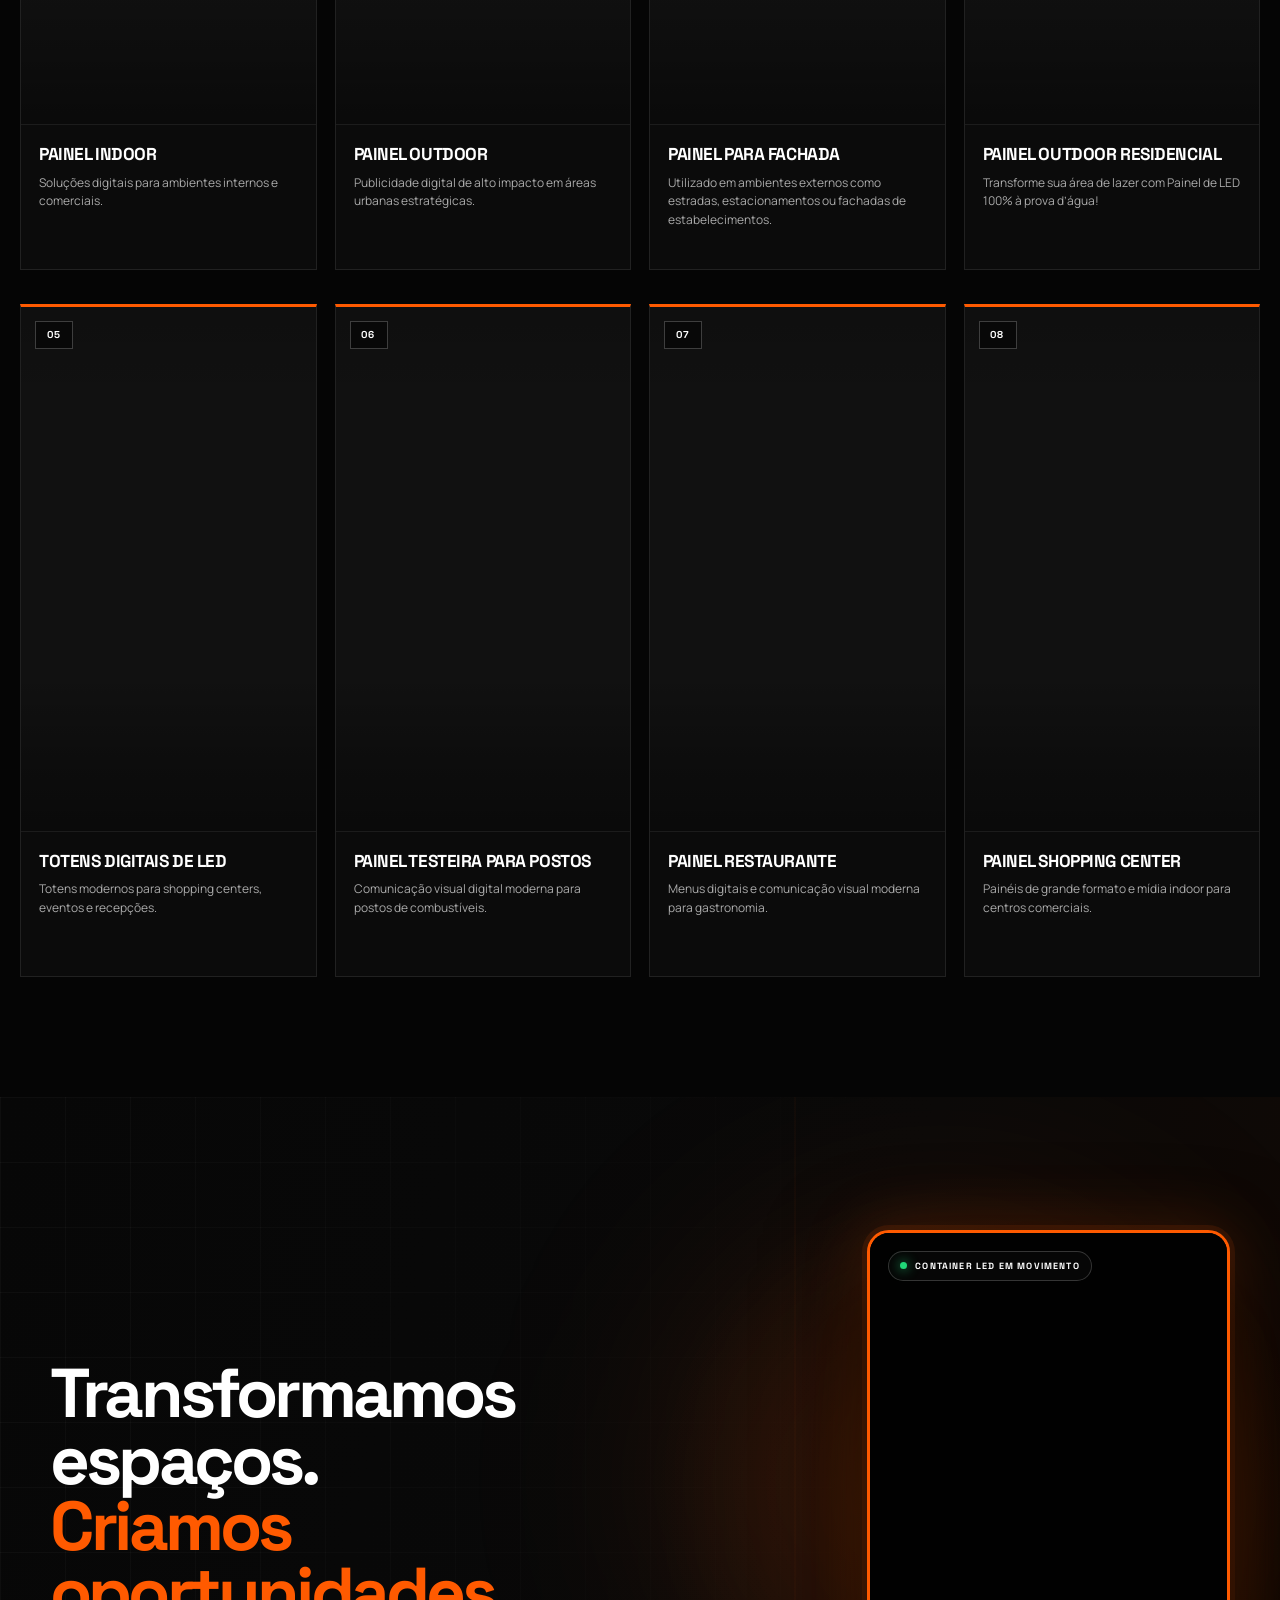
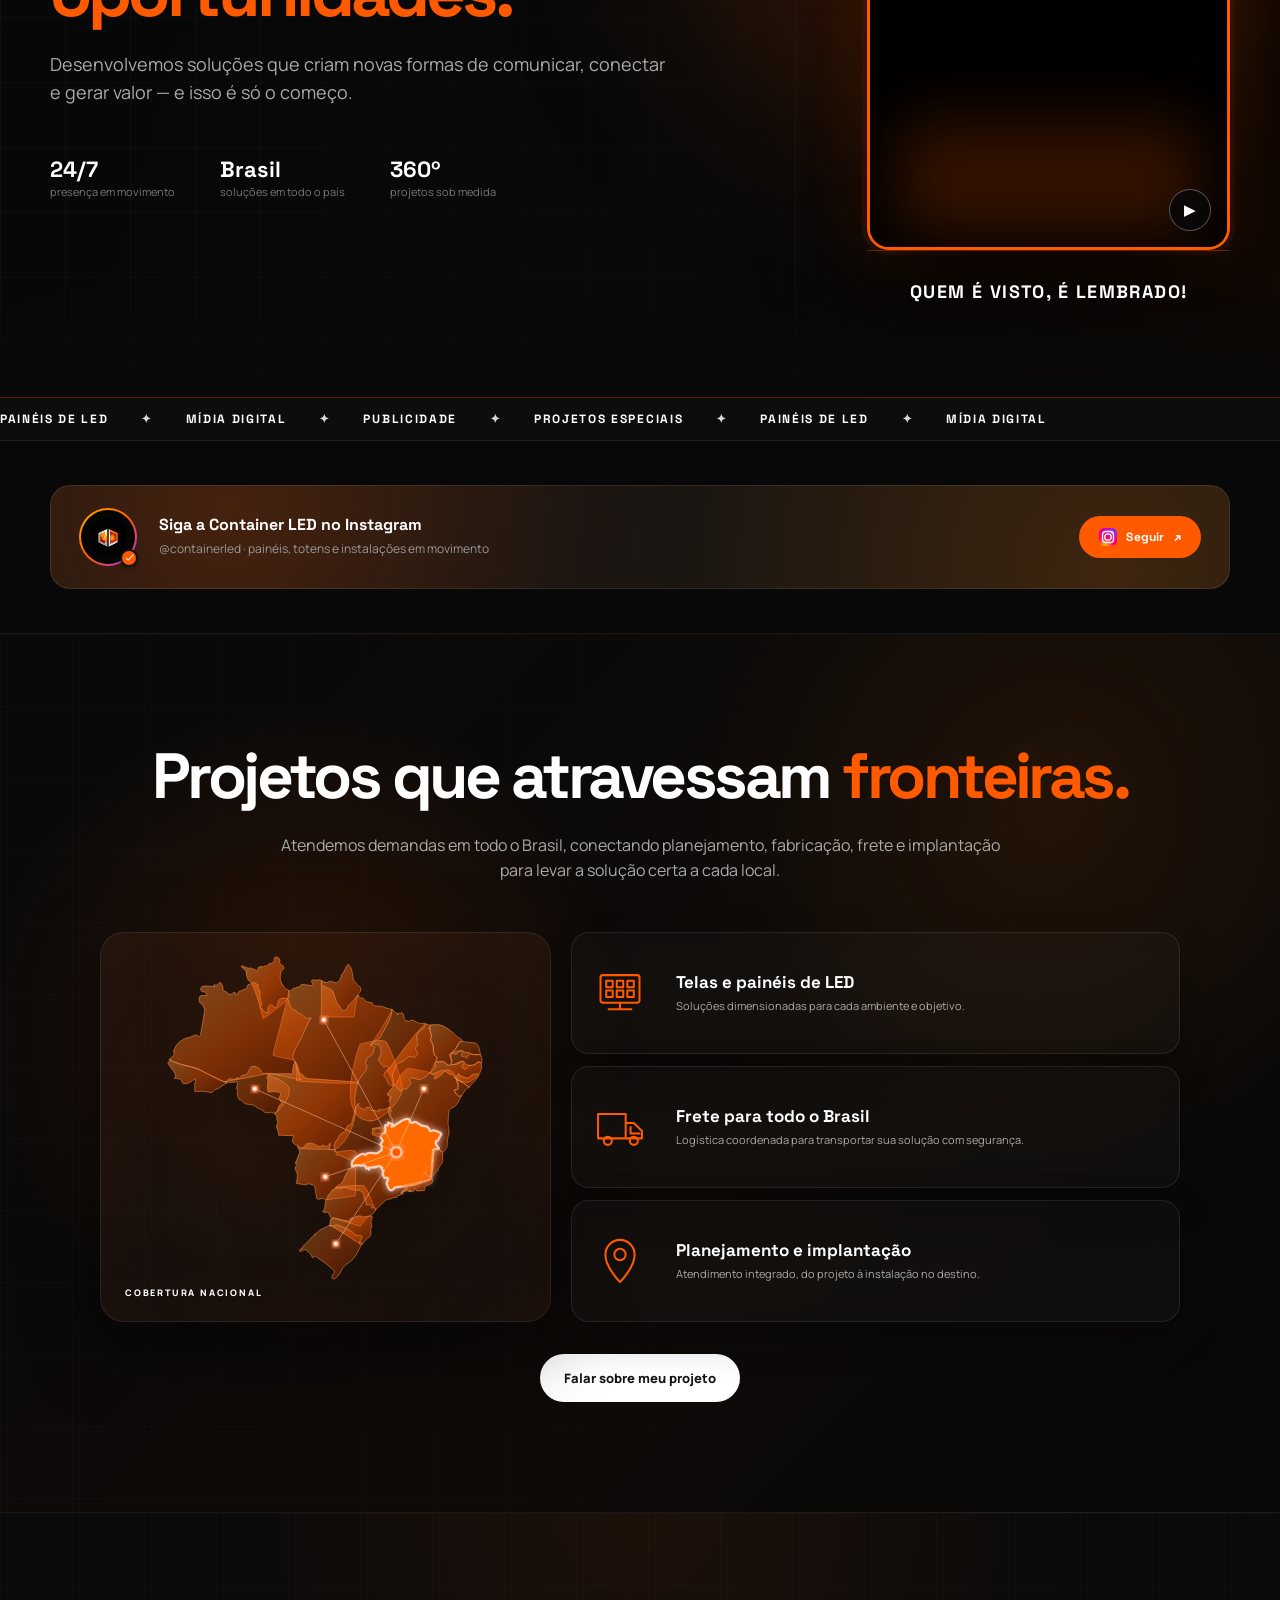
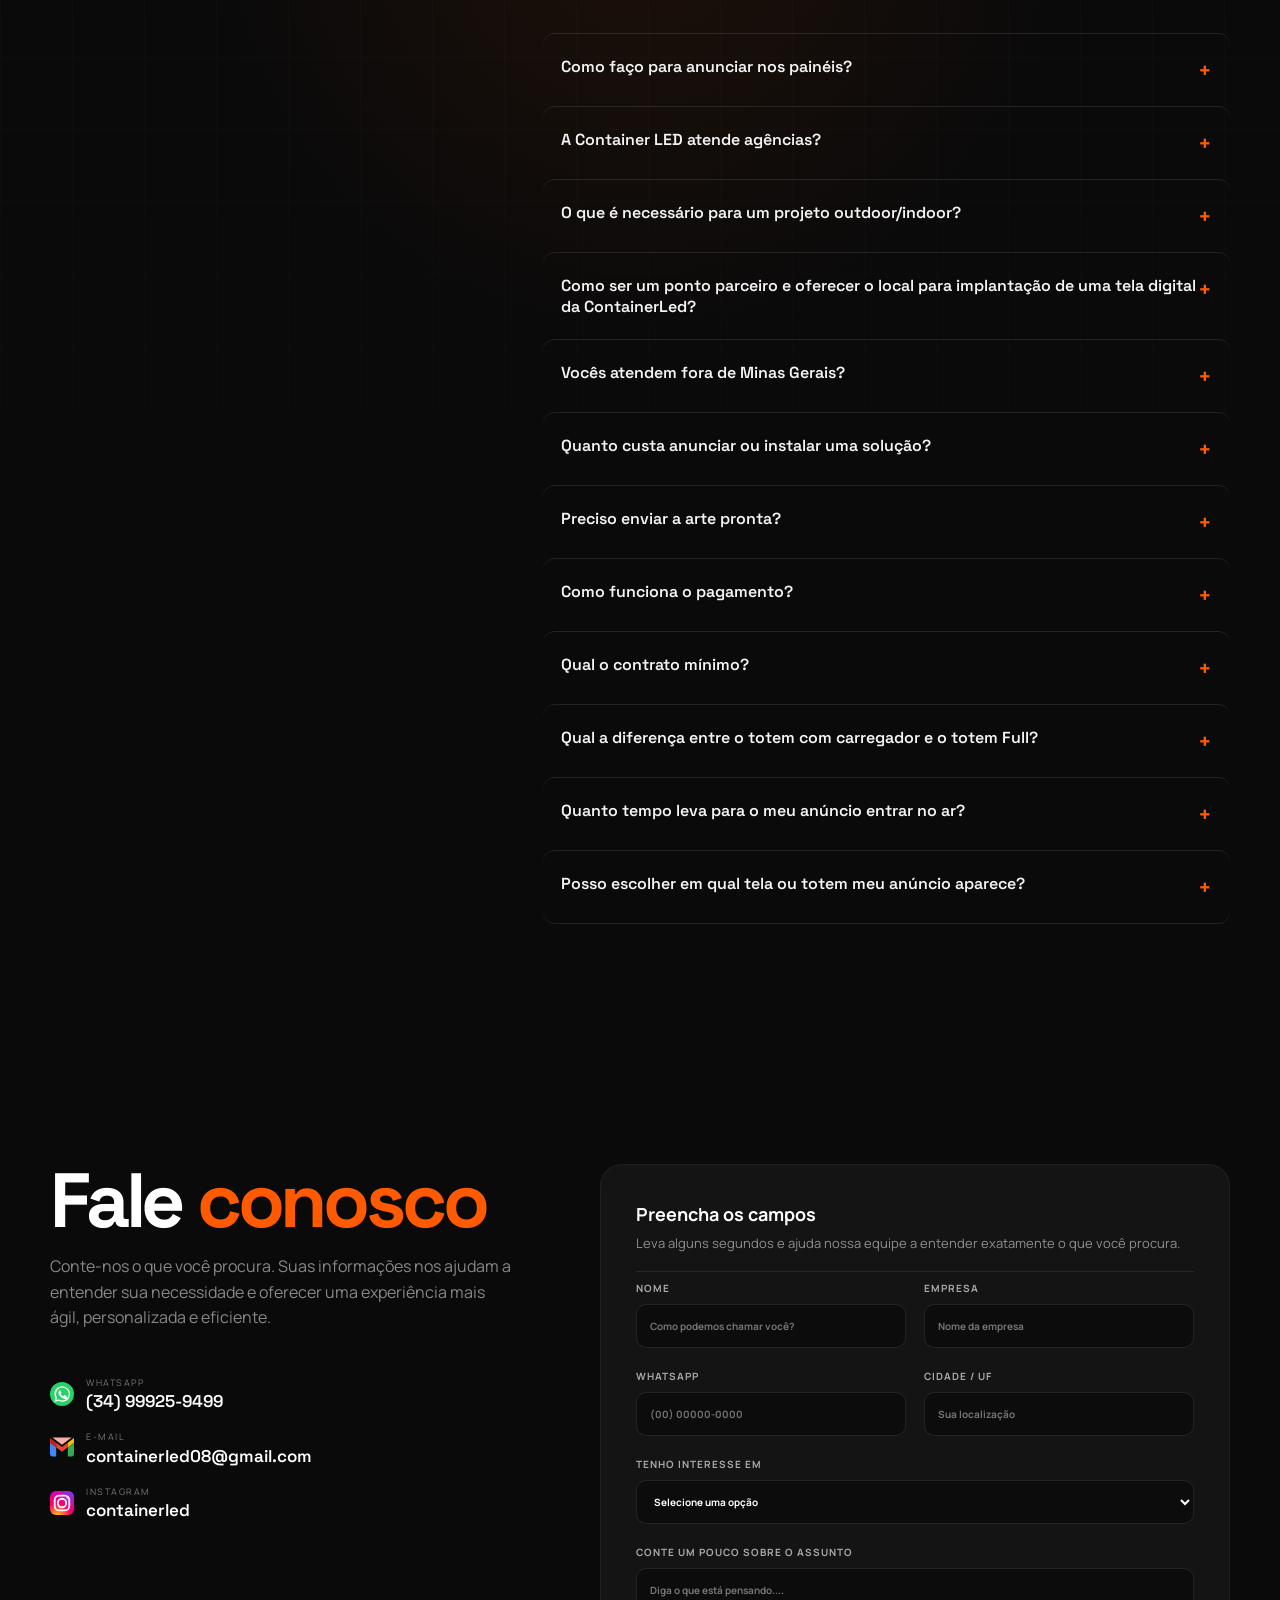
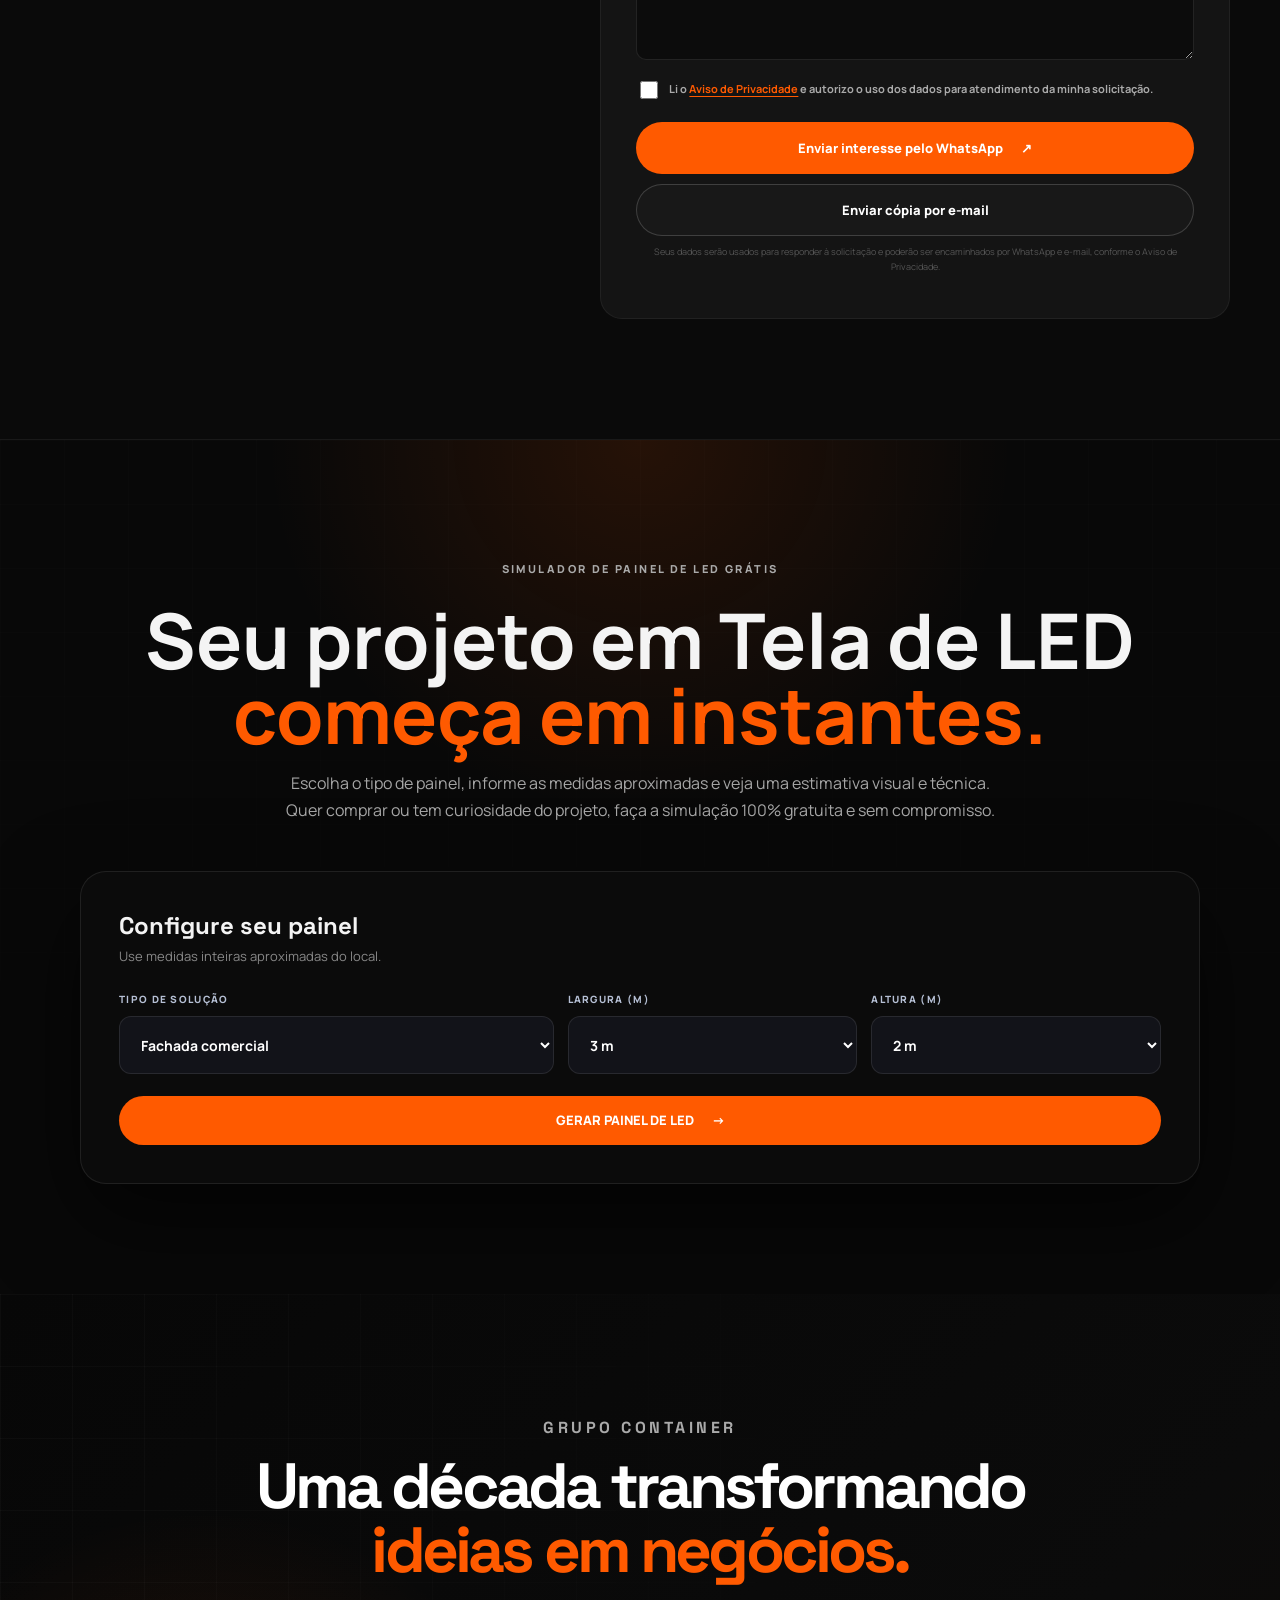
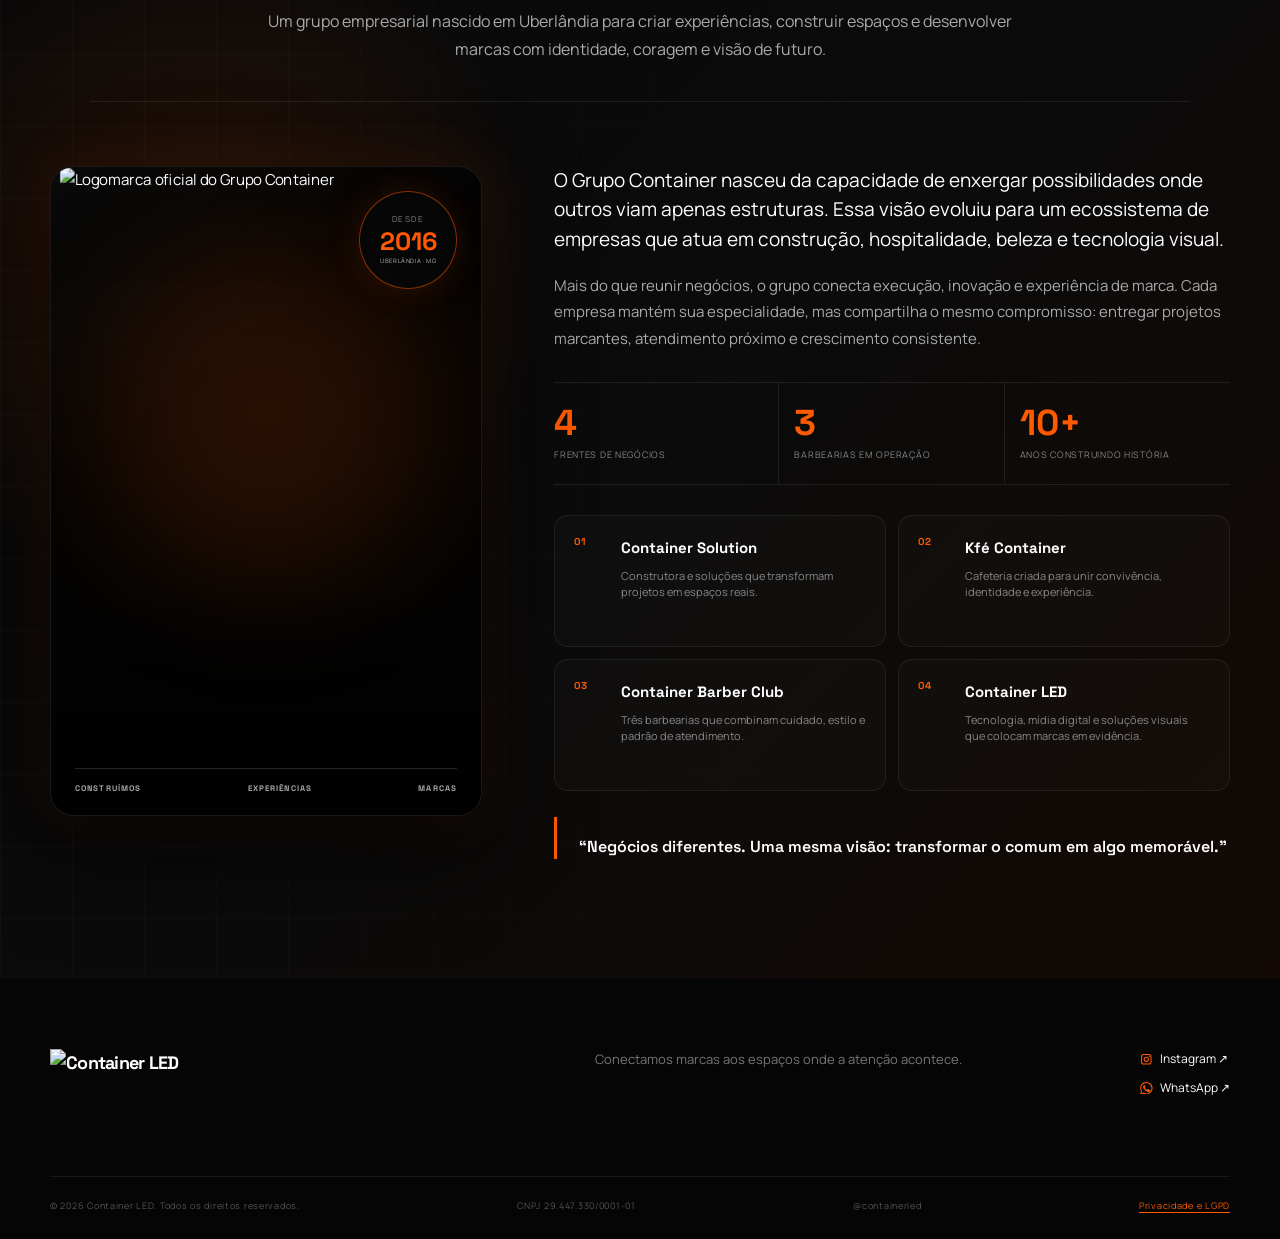
==== commit 114bf089: "Reorder homepage sections: Publicidade, Soluções, then hero New top-to-bottom order: Publicidade (#p" ====
--- a/index.html
+++ b/index.html
@@ -37,6 +37,173 @@
   </header>
 
   <main id="conteudo">
+    <section class="section" id="paineis">
+      <div class="container">
+        <div class="section-heading media-exterior-heading reveal">
+          <span class="section-badge"><svg viewBox="0 0 24 24" aria-hidden="true"><path d="M3 10v4a1 1 0 0 0 1 1h3l5 4V5L7 9H4a1 1 0 0 0-1 1z"></path><path d="M16 8a5 5 0 0 1 0 8M19 5a9 9 0 0 1 0 14"></path></svg> PUBLICIDADE</span>
+          <h2>Quem é <em class="word-visto">VISTO</em>, é&nbsp;<em>LEMBRADO!</em></h2>
+          <p><strong class="pub-lead">TELAS DIGITAIS PARA PUBLICIDADE E PROPAGANDA:</strong> Compare os locais e formatos e descubra qual combina melhor com o público que você quer alcançar.</p>
+        </div>
+        <div class="ads-versus reveal">
+          <a class="ads-option" href="/telas-digitais/" aria-label="Ver telas outdoor no catálogo completo">
+            <img src="assets/segmento-outdoor-avenida.webp" alt="Painel outdoor Container LED em avenida ao entardecer" loading="lazy">
+            <div class="ads-option-overlay">
+              <span class="ads-option-eyebrow">01 · GRANDE FORMATO</span>
+              <h3>Outdoor</h3>
+              <p>Painéis de LED em vias e avenidas de alto fluxo. Visto por quem passa de carro, moto ou a pé, chuva ou sol.</p>
+              <span class="ads-option-cta">Ver telas outdoor <b>→</b></span>
+            </div>
+          </a>
+          <span class="ads-versus-divider" aria-hidden="true">OU</span>
+          <a class="ads-option" href="/telas-digitais/" aria-label="Ver telas totem no catálogo completo">
+            <img src="assets/totem-carregador-publicidade.webp" alt="Totem digital Container LED com carregadores em shopping" loading="lazy">
+            <div class="ads-option-overlay">
+              <span class="ads-option-eyebrow">02 · PROXIMIDADE</span>
+              <h3>Totem</h3>
+              <p>Estrutura compacta para recepções, corredores e áreas de espera — onde o público para e presta atenção.</p>
+              <div class="ads-option-variants"><span>Com carregador · 1m de tela</span><span>Full · 2m de tela LED</span></div>
+              <span class="ads-option-cta">Ver telas totem <b>→</b></span>
+            </div>
+          </a>
+        </div>
+
+        <p class="segments-gallery-lead reveal">O mesmo totem se adapta a qualquer ambiente. Veja em diferentes segmentos</p>
+        <div class="segments-showcase reveal">
+          <figure class="segment-shot"><img src="assets/segmento-padaria-totem.webp" alt="Totem digital Container LED Full instalado em padaria" loading="lazy"><figcaption><span>Padaria</span><b>Totem Full</b></figcaption></figure>
+          <figure class="segment-shot"><img src="assets/segmento-shopping-totem-full.webp" alt="Totem digital Container LED com carregador em corredor de shopping" loading="lazy"><figcaption><span>Shopping</span><b>Totem com carregador</b></figcaption></figure>
+          <figure class="segment-shot"><img src="assets/segmento-academia-totem.webp" alt="Totem digital Container LED Full instalado em academia" loading="lazy"><figcaption><span>Academia</span><b>Totem Full</b></figcaption></figure>
+          <figure class="segment-shot"><img src="assets/segmento-acaiteria-totem.webp" alt="Totem digital Container LED Full instalado em açaiteria" loading="lazy"><figcaption><span>Açaiteria</span><b>Totem Full</b></figcaption></figure>
+        </div>
+        <p class="segments-showcase-note reveal">Fotos ilustrativas</p>
+
+        <a class="catalog-teaser reveal" href="/telas-digitais/" aria-label="Ver catálogo completo de telas digitais">
+          <span class="catalog-teaser-icon" aria-hidden="true"><span class="tt"><span class="tt-screen"><span class="tt-slides"><i class="s1"></i><i class="s2"></i><i class="s3"></i><i class="s1"></i></span></span><span class="tt-foot"></span></span></span>
+          <span class="catalog-teaser-copy">
+            <strong>Veja o catálogo completo de telas</strong>
+            <span>Fotos, endereço e localização de cada ponto no mapa</span>
+          </span>
+          <span class="catalog-teaser-arrow">→</span>
+        </a>
+
+        <div class="section-cta reveal"><p>Quer colocar sua marca em movimento?</p><a class="text-link" href="#orcamento">Consultar disponibilidade <span>→</span></a></div>
+      </div>
+    </section>
+
+    <section class="section solutions-grid-section solutions-video-section" id="solucoes">
+      <div class="container">
+        <div class="solutions-grid-heading reveal">
+          <h2>SOLUÇÕES</h2>
+          <p>Projetos com tecnologia LED são feitos para destacar espaços, ampliar visibilidade e criar experiências que marcam.</p>
+        </div>
+        <div class="solutions-video-grid">
+          <a class="solution-video-card reveal" href="#orcamento" data-interest="Painel Indoor">
+            <div class="solution-video-media">
+              <video class="solution-video" muted loop playsinline preload="metadata" poster="assets/videos/paineis-indoor-poster.webp" aria-label="Painel de LED indoor em ambiente comercial">
+                <source src="assets/videos/paineis-indoor.mp4" type="video/mp4">
+                Seu navegador não suporta vídeos HTML5.
+              </video>
+              <span class="solution-video-index">01</span>
+            </div>
+            <div class="solution-video-copy">
+              <h3>PAINEL INDOOR</h3>
+              <p>Soluções digitais para ambientes internos e comerciais.</p>
+            </div>
+          </a>
+          <a class="solution-video-card reveal" href="#orcamento" data-interest="Painel Outdoor">
+            <div class="solution-video-media">
+              <video class="solution-video" muted loop playsinline preload="metadata" poster="assets/videos/paineis-outdoor-poster.webp" aria-label="Painel de LED outdoor em área urbana">
+                <source src="assets/videos/paineis-outdoor.mp4" type="video/mp4">
+                Seu navegador não suporta vídeos HTML5.
+              </video>
+              <span class="solution-video-index">02</span>
+            </div>
+            <div class="solution-video-copy">
+              <h3>PAINEL OUTDOOR</h3>
+              <p>Publicidade digital de alto impacto em áreas urbanas estratégicas.</p>
+            </div>
+          </a>
+          <a class="solution-video-card reveal" href="#orcamento" data-interest="Painel para Fachada">
+            <div class="solution-video-media">
+              <video class="solution-video" muted loop playsinline preload="metadata" poster="assets/videos/painel-fachada-poster.webp" aria-label="Painel de LED instalado em fachada">
+                <source src="assets/videos/painel-fachada.mp4" type="video/mp4">
+                Seu navegador não suporta vídeos HTML5.
+              </video>
+              <span class="solution-video-index">03</span>
+            </div>
+            <div class="solution-video-copy">
+              <h3>PAINEL PARA FACHADA</h3>
+              <p>Utilizado em ambientes externos como estradas, estacionamentos ou fachadas de estabelecimentos.</p>
+            </div>
+          </a>
+          <a class="solution-video-card reveal" href="#orcamento" data-interest="Painel Outdoor Residencial">
+            <div class="solution-video-media">
+              <video class="solution-video" muted loop playsinline preload="metadata" poster="assets/videos/outdoor-residencial-poster.webp" aria-label="Painel de LED outdoor em área residencial">
+                <source src="assets/videos/outdoor-residencial.mp4" type="video/mp4">
+                Seu navegador não suporta vídeos HTML5.
+              </video>
+              <span class="solution-video-index">04</span>
+            </div>
+            <div class="solution-video-copy">
+              <h3>PAINEL OUTDOOR RESIDENCIAL</h3>
+              <p>Transforme sua área de lazer com Painel de LED 100% à prova d’água!</p>
+            </div>
+          </a>
+          <a class="solution-video-card reveal" href="#orcamento" data-interest="Totens Digitais de Led">
+            <div class="solution-video-media">
+              <video class="solution-video" muted loop playsinline preload="metadata" poster="assets/videos/totens-digitais-poster.webp" aria-label="Totem digital em ambiente comercial">
+                <source src="assets/videos/totens-digitais-atualizado.mp4" type="video/mp4">
+                Seu navegador não suporta vídeos HTML5.
+              </video>
+              <span class="solution-video-index">05</span>
+            </div>
+            <div class="solution-video-copy">
+              <h3>TOTENS DIGITAIS DE LED</h3>
+              <p>Totens modernos para shopping centers, eventos e recepções.</p>
+            </div>
+          </a>
+          <a class="solution-video-card reveal" href="#orcamento" data-interest="Painel Testeira Para Postos">
+            <div class="solution-video-media">
+              <video class="solution-video" muted loop playsinline preload="metadata" poster="assets/videos/testeiras-postos-poster.webp" aria-label="Testeira digital de LED em posto de combustível">
+                <source src="assets/videos/testeiras-postos.mp4" type="video/mp4">
+                Seu navegador não suporta vídeos HTML5.
+              </video>
+              <span class="solution-video-index">06</span>
+            </div>
+            <div class="solution-video-copy">
+              <h3>PAINEL TESTEIRA PARA POSTOS</h3>
+              <p>Comunicação visual digital moderna para postos de combustíveis.</p>
+            </div>
+          </a>
+          <a class="solution-video-card reveal" href="#orcamento" data-interest="Painel Restaurante">
+            <div class="solution-video-media">
+              <video class="solution-video" muted loop playsinline preload="metadata" poster="assets/videos/restaurantes-poster.webp" aria-label="Painéis de LED e menus digitais em restaurante">
+                <source src="assets/videos/restaurantes.mp4" type="video/mp4">
+                Seu navegador não suporta vídeos HTML5.
+              </video>
+              <span class="solution-video-index">07</span>
+            </div>
+            <div class="solution-video-copy">
+              <h3>PAINEL RESTAURANTE</h3>
+              <p>Menus digitais e comunicação visual moderna para gastronomia.</p>
+            </div>
+          </a>
+          <a class="solution-video-card reveal" href="#orcamento" data-interest="Painel Shopping Center">
+            <div class="solution-video-media">
+              <video class="solution-video" muted loop playsinline preload="metadata" poster="assets/videos/shopping-centers-poster.webp" aria-label="Painel de LED em shopping center">
+                <source src="assets/videos/shopping-centers.mp4" type="video/mp4">
+                Seu navegador não suporta vídeos HTML5.
+              </video>
+              <span class="solution-video-index">08</span>
+            </div>
+            <div class="solution-video-copy">
+              <h3>PAINEL SHOPPING CENTER</h3>
+              <p>Painéis de grande formato e mídia indoor para centros comerciais.</p>
+            </div>
+          </a>
+        </div>
+      </div>
+    </section>
+
     <section class="hero hero-cinema">
       <div class="hero-grid" aria-hidden="true"></div>
       <div class="hero-orb hero-orb-one" aria-hidden="true"></div>
@@ -67,172 +234,6 @@
 
     <section class="marquee" aria-label="Soluções oferecidas"><div>PAINÉIS DE LED <span>✦</span> MÍDIA DIGITAL <span>✦</span> PUBLICIDADE <span>✦</span> PROJETOS ESPECIAIS <span>✦</span> PAINÉIS DE LED <span>✦</span> MÍDIA DIGITAL</div></section>
 
-    <section class="section solutions-grid-section solutions-video-section" id="solucoes">
-      <div class="container">
-        <div class="solutions-grid-heading reveal">
-          <h2>SOLUÇÕES</h2>
-          <p>Projetos com tecnologia LED são feitos para destacar espaços, ampliar visibilidade e criar experiências que marcam.</p>
-        </div>
-        <div class="solutions-video-grid">
-          <a class="solution-video-card reveal" href="#orcamento" data-interest="Painel Indoor">
-            <div class="solution-video-media">
-              <video class="solution-video" muted loop playsinline preload="metadata" poster="assets/videos/paineis-indoor-poster.webp" aria-label="Painel de LED indoor em ambiente comercial">
-                <source src="assets/videos/paineis-indoor.mp4" type="video/mp4">
-                Seu navegador não suporta vídeos HTML5.
-              </video>
-              <span class="solution-video-index">01</span>
-            </div>
-            <div class="solution-video-copy">
-              <h3>PAINEL INDOOR</h3>
-              <p>Soluções digitais para ambientes internos e comerciais.</p>
-            </div>
-          </a>
-          <a class="solution-video-card reveal" href="#orcamento" data-interest="Painel Outdoor">
-            <div class="solution-video-media">
-              <video class="solution-video" muted loop playsinline preload="metadata" poster="assets/videos/paineis-outdoor-poster.webp" aria-label="Painel de LED outdoor em área urbana">
-                <source src="assets/videos/paineis-outdoor.mp4" type="video/mp4">
-                Seu navegador não suporta vídeos HTML5.
-              </video>
-              <span class="solution-video-index">02</span>
-            </div>
-            <div class="solution-video-copy">
-              <h3>PAINEL OUTDOOR</h3>
-              <p>Publicidade digital de alto impacto em áreas urbanas estratégicas.</p>
-            </div>
-          </a>
-          <a class="solution-video-card reveal" href="#orcamento" data-interest="Painel para Fachada">
-            <div class="solution-video-media">
-              <video class="solution-video" muted loop playsinline preload="metadata" poster="assets/videos/painel-fachada-poster.webp" aria-label="Painel de LED instalado em fachada">
-                <source src="assets/videos/painel-fachada.mp4" type="video/mp4">
-                Seu navegador não suporta vídeos HTML5.
-              </video>
-              <span class="solution-video-index">03</span>
-            </div>
-            <div class="solution-video-copy">
-              <h3>PAINEL PARA FACHADA</h3>
-              <p>Utilizado em ambientes externos como estradas, estacionamentos ou fachadas de estabelecimentos.</p>
-            </div>
-          </a>
-          <a class="solution-video-card reveal" href="#orcamento" data-interest="Painel Outdoor Residencial">
-            <div class="solution-video-media">
-              <video class="solution-video" muted loop playsinline preload="metadata" poster="assets/videos/outdoor-residencial-poster.webp" aria-label="Painel de LED outdoor em área residencial">
-                <source src="assets/videos/outdoor-residencial.mp4" type="video/mp4">
-                Seu navegador não suporta vídeos HTML5.
-              </video>
-              <span class="solution-video-index">04</span>
-            </div>
-            <div class="solution-video-copy">
-              <h3>PAINEL OUTDOOR RESIDENCIAL</h3>
-              <p>Transforme sua área de lazer com Painel de LED 100% à prova d’água!</p>
-            </div>
-          </a>
-          <a class="solution-video-card reveal" href="#orcamento" data-interest="Totens Digitais de Led">
-            <div class="solution-video-media">
-              <video class="solution-video" muted loop playsinline preload="metadata" poster="assets/videos/totens-digitais-poster.webp" aria-label="Totem digital em ambiente comercial">
-                <source src="assets/videos/totens-digitais-atualizado.mp4" type="video/mp4">
-                Seu navegador não suporta vídeos HTML5.
-              </video>
-              <span class="solution-video-index">05</span>
-            </div>
-            <div class="solution-video-copy">
-              <h3>TOTENS DIGITAIS DE LED</h3>
-              <p>Totens modernos para shopping centers, eventos e recepções.</p>
-            </div>
-          </a>
-          <a class="solution-video-card reveal" href="#orcamento" data-interest="Painel Testeira Para Postos">
-            <div class="solution-video-media">
-              <video class="solution-video" muted loop playsinline preload="metadata" poster="assets/videos/testeiras-postos-poster.webp" aria-label="Testeira digital de LED em posto de combustível">
-                <source src="assets/videos/testeiras-postos.mp4" type="video/mp4">
-                Seu navegador não suporta vídeos HTML5.
-              </video>
-              <span class="solution-video-index">06</span>
-            </div>
-            <div class="solution-video-copy">
-              <h3>PAINEL TESTEIRA PARA POSTOS</h3>
-              <p>Comunicação visual digital moderna para postos de combustíveis.</p>
-            </div>
-          </a>
-          <a class="solution-video-card reveal" href="#orcamento" data-interest="Painel Restaurante">
-            <div class="solution-video-media">
-              <video class="solution-video" muted loop playsinline preload="metadata" poster="assets/videos/restaurantes-poster.webp" aria-label="Painéis de LED e menus digitais em restaurante">
-                <source src="assets/videos/restaurantes.mp4" type="video/mp4">
-                Seu navegador não suporta vídeos HTML5.
-              </video>
-              <span class="solution-video-index">07</span>
-            </div>
-            <div class="solution-video-copy">
-              <h3>PAINEL RESTAURANTE</h3>
-              <p>Menus digitais e comunicação visual moderna para gastronomia.</p>
-            </div>
-          </a>
-          <a class="solution-video-card reveal" href="#orcamento" data-interest="Painel Shopping Center">
-            <div class="solution-video-media">
-              <video class="solution-video" muted loop playsinline preload="metadata" poster="assets/videos/shopping-centers-poster.webp" aria-label="Painel de LED em shopping center">
-                <source src="assets/videos/shopping-centers.mp4" type="video/mp4">
-                Seu navegador não suporta vídeos HTML5.
-              </video>
-              <span class="solution-video-index">08</span>
-            </div>
-            <div class="solution-video-copy">
-              <h3>PAINEL SHOPPING CENTER</h3>
-              <p>Painéis de grande formato e mídia indoor para centros comerciais.</p>
-            </div>
-          </a>
-        </div>
-      </div>
-    </section>
-
-    <section class="section" id="paineis">
-      <div class="container">
-        <div class="section-heading media-exterior-heading reveal">
-          <span class="section-badge"><svg viewBox="0 0 24 24" aria-hidden="true"><path d="M3 10v4a1 1 0 0 0 1 1h3l5 4V5L7 9H4a1 1 0 0 0-1 1z"></path><path d="M16 8a5 5 0 0 1 0 8M19 5a9 9 0 0 1 0 14"></path></svg> PUBLICIDADE</span>
-          <h2>Quem é <em class="word-visto">VISTO</em>, é&nbsp;<em>LEMBRADO!</em></h2>
-          <p><strong class="pub-lead">TELAS DIGITAIS PARA PUBLICIDADE E PROPAGANDA:</strong> Compare os locais e formatos e descubra qual combina melhor com o público que você quer alcançar.</p>
-        </div>
-        <div class="ads-versus reveal">
-          <a class="ads-option" href="/telas-digitais/" aria-label="Ver telas outdoor no catálogo completo">
-            <img src="assets/segmento-outdoor-avenida.webp" alt="Painel outdoor Container LED em avenida ao entardecer" loading="lazy">
-            <div class="ads-option-overlay">
-              <span class="ads-option-eyebrow">01 · GRANDE FORMATO</span>
-              <h3>Outdoor</h3>
-              <p>Painéis de LED em vias e avenidas de alto fluxo. Visto por quem passa de carro, moto ou a pé, chuva ou sol.</p>
-              <span class="ads-option-cta">Ver telas outdoor <b>→</b></span>
-            </div>
-          </a>
-          <span class="ads-versus-divider" aria-hidden="true">OU</span>
-          <a class="ads-option" href="/telas-digitais/" aria-label="Ver telas totem no catálogo completo">
-            <img src="assets/totem-carregador-publicidade.webp" alt="Totem digital Container LED com carregadores em shopping" loading="lazy">
-            <div class="ads-option-overlay">
-              <span class="ads-option-eyebrow">02 · PROXIMIDADE</span>
-              <h3>Totem</h3>
-              <p>Estrutura compacta para recepções, corredores e áreas de espera — onde o público para e presta atenção.</p>
-              <div class="ads-option-variants"><span>Com carregador · 1m de tela</span><span>Full · 2m de tela LED</span></div>
-              <span class="ads-option-cta">Ver telas totem <b>→</b></span>
-            </div>
-          </a>
-        </div>
-
-        <p class="segments-gallery-lead reveal">O mesmo totem se adapta a qualquer ambiente. Veja em diferentes segmentos</p>
-        <div class="segments-showcase reveal">
-          <figure class="segment-shot"><img src="assets/segmento-padaria-totem.webp" alt="Totem digital Container LED Full instalado em padaria" loading="lazy"><figcaption><span>Padaria</span><b>Totem Full</b></figcaption></figure>
-          <figure class="segment-shot"><img src="assets/segmento-shopping-totem-full.webp" alt="Totem digital Container LED com carregador em corredor de shopping" loading="lazy"><figcaption><span>Shopping</span><b>Totem com carregador</b></figcaption></figure>
-          <figure class="segment-shot"><img src="assets/segmento-academia-totem.webp" alt="Totem digital Container LED Full instalado em academia" loading="lazy"><figcaption><span>Academia</span><b>Totem Full</b></figcaption></figure>
-          <figure class="segment-shot"><img src="assets/segmento-acaiteria-totem.webp" alt="Totem digital Container LED Full instalado em açaiteria" loading="lazy"><figcaption><span>Açaiteria</span><b>Totem Full</b></figcaption></figure>
-        </div>
-        <p class="segments-showcase-note reveal">Fotos ilustrativas</p>
-
-        <a class="catalog-teaser reveal" href="/telas-digitais/" aria-label="Ver catálogo completo de telas digitais">
-          <span class="catalog-teaser-icon" aria-hidden="true"><span class="tt"><span class="tt-screen"><span class="tt-slides"><i class="s1"></i><i class="s2"></i><i class="s3"></i><i class="s1"></i></span></span><span class="tt-foot"></span></span></span>
-          <span class="catalog-teaser-copy">
-            <strong>Veja o catálogo completo de telas</strong>
-            <span>Fotos, endereço e localização de cada ponto no mapa</span>
-          </span>
-          <span class="catalog-teaser-arrow">→</span>
-        </a>
-
-        <div class="section-cta reveal"><p>Quer colocar sua marca em movimento?</p><a class="text-link" href="#orcamento">Consultar disponibilidade <span>→</span></a></div>
-      </div>
-    </section>
     <section class="instagram-cta-section" id="instagram">
       <div class="container">
         <a class="instagram-cta-banner reveal" href="https://www.instagram.com/containerled/" target="_blank" rel="noopener" aria-label="Seguir a Container LED no Instagram">
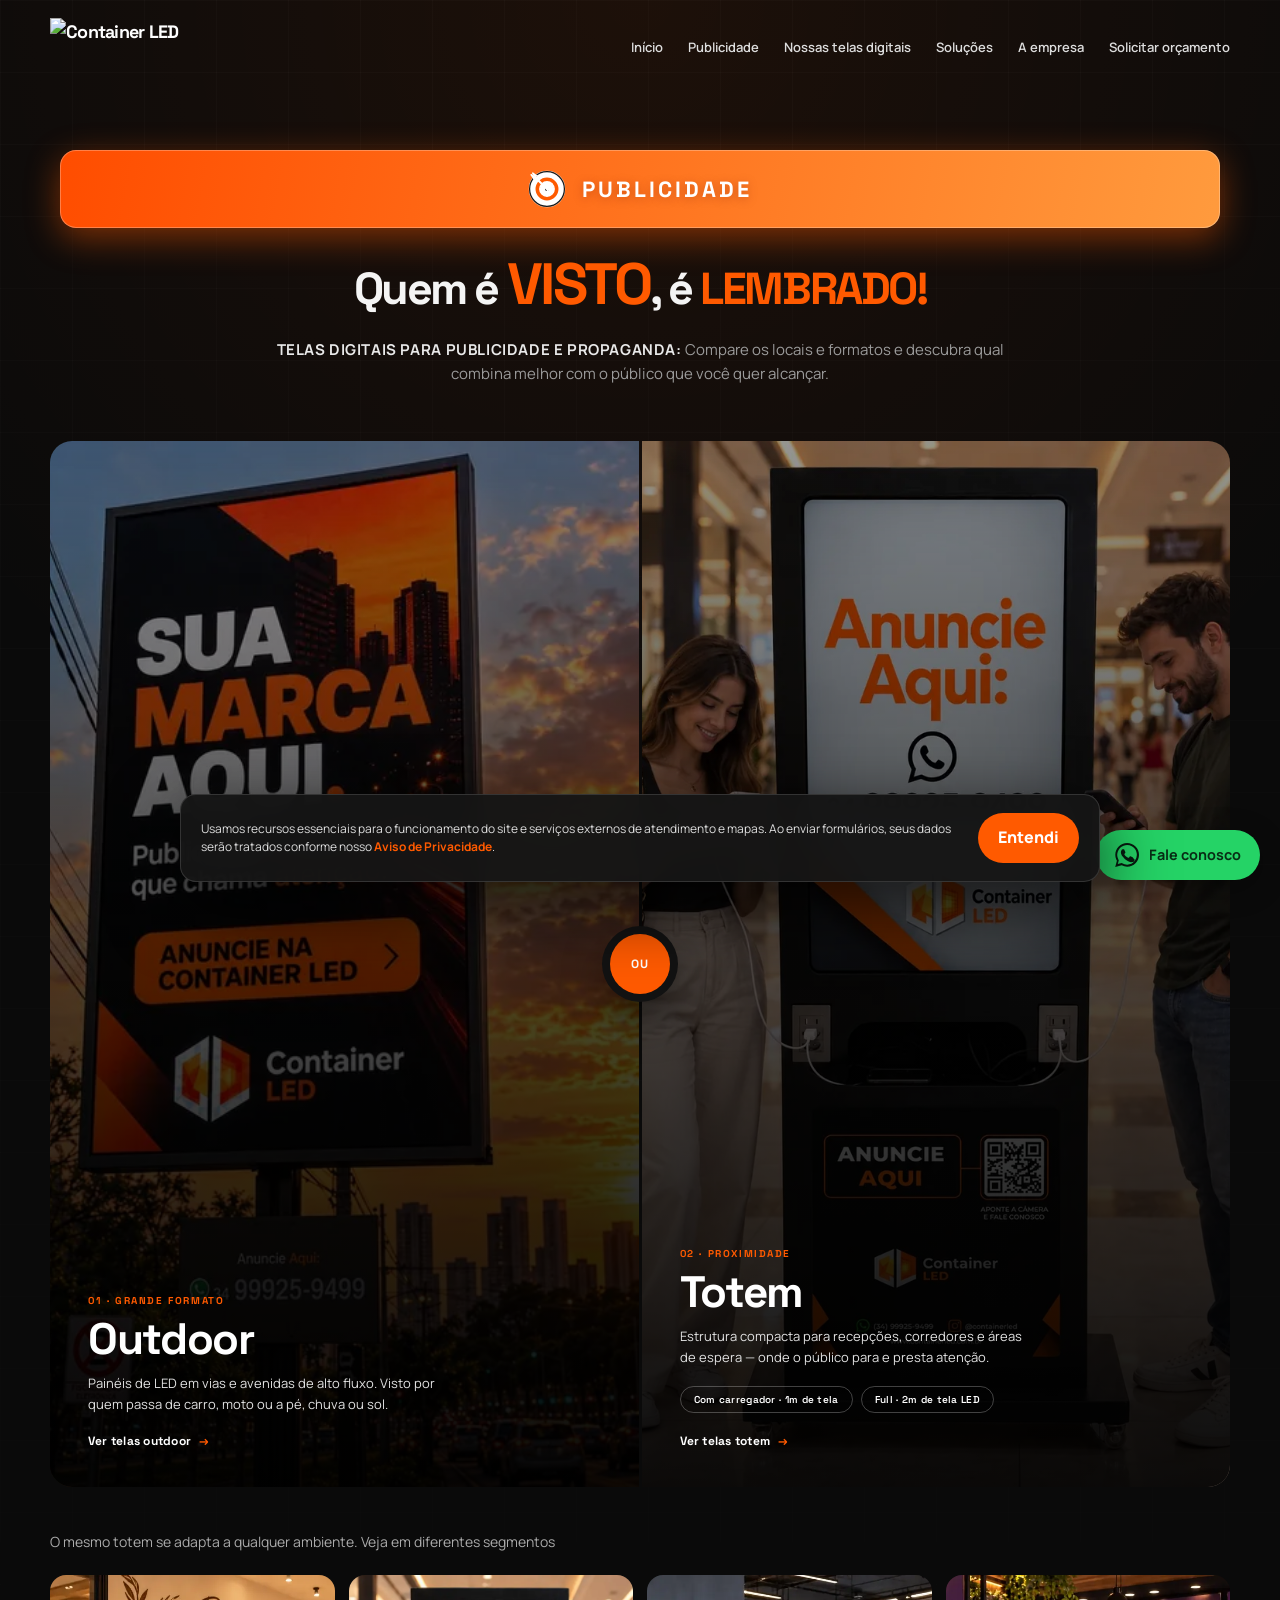
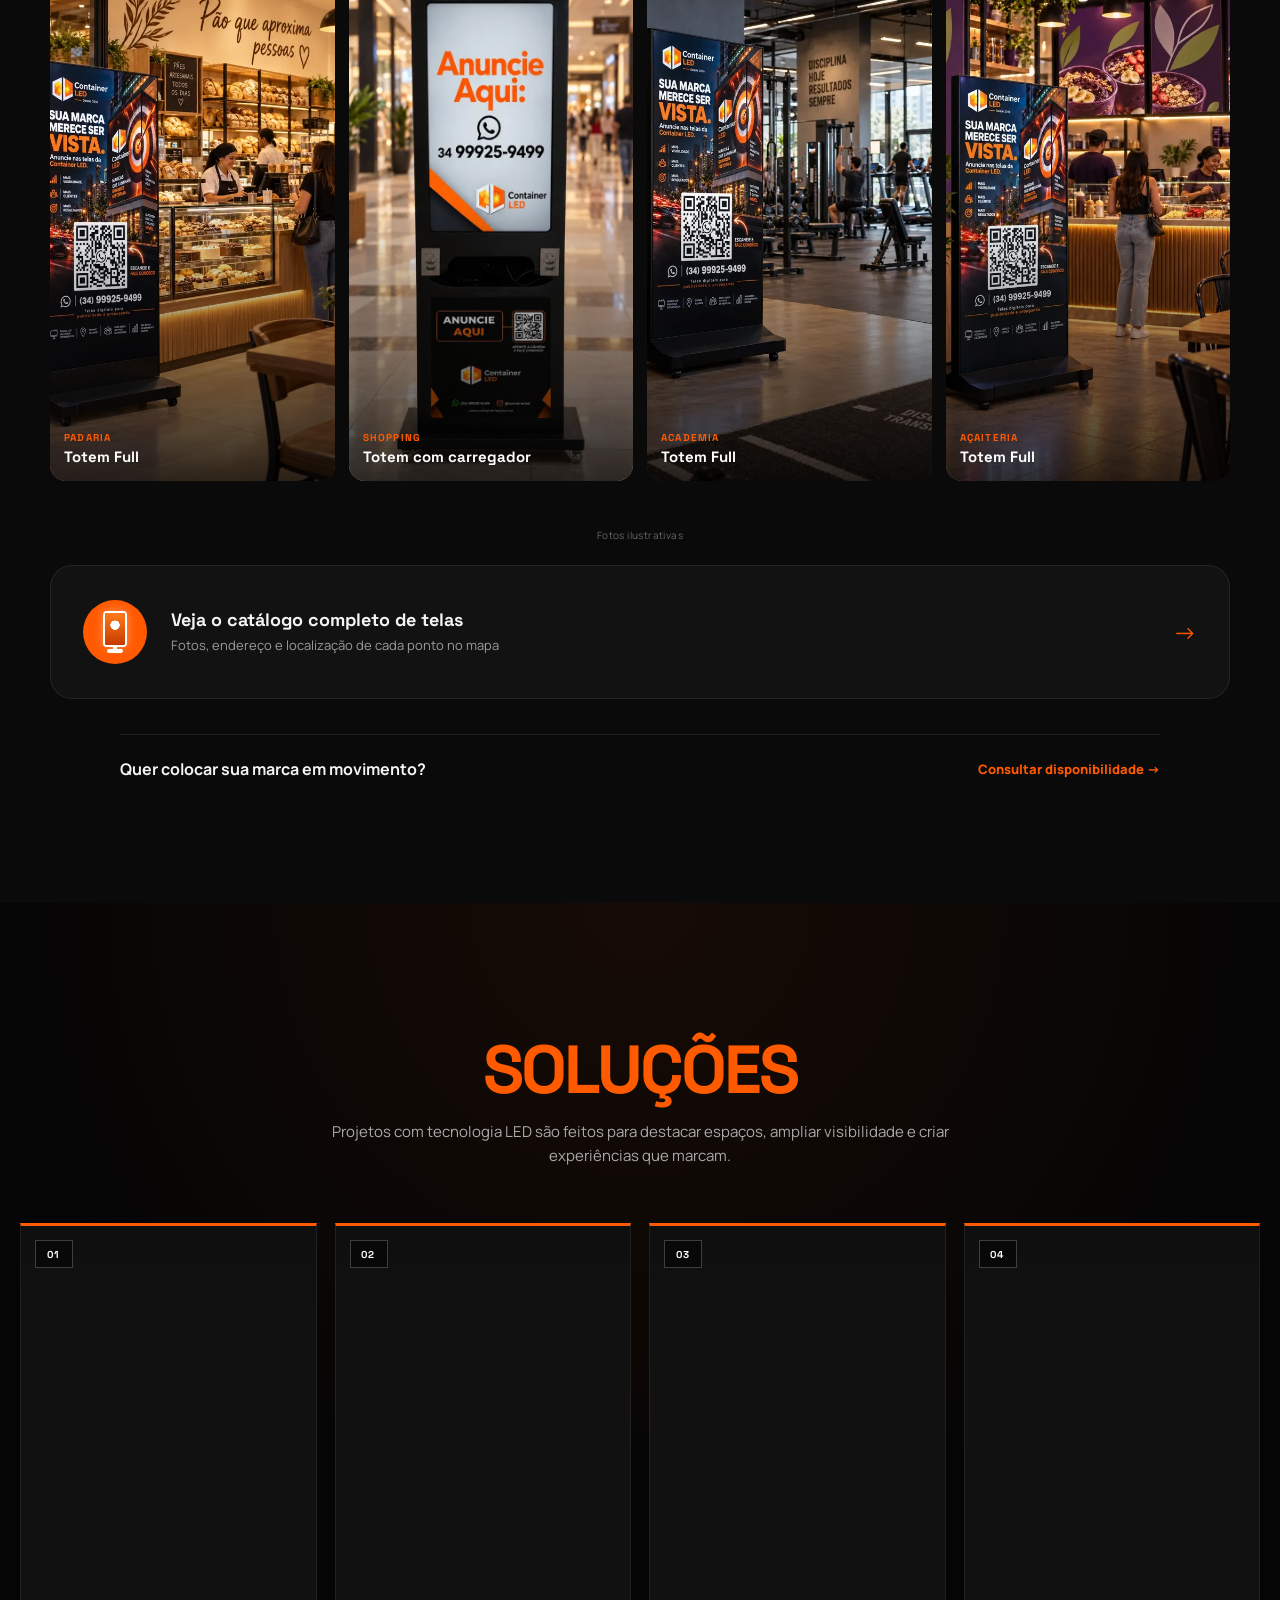
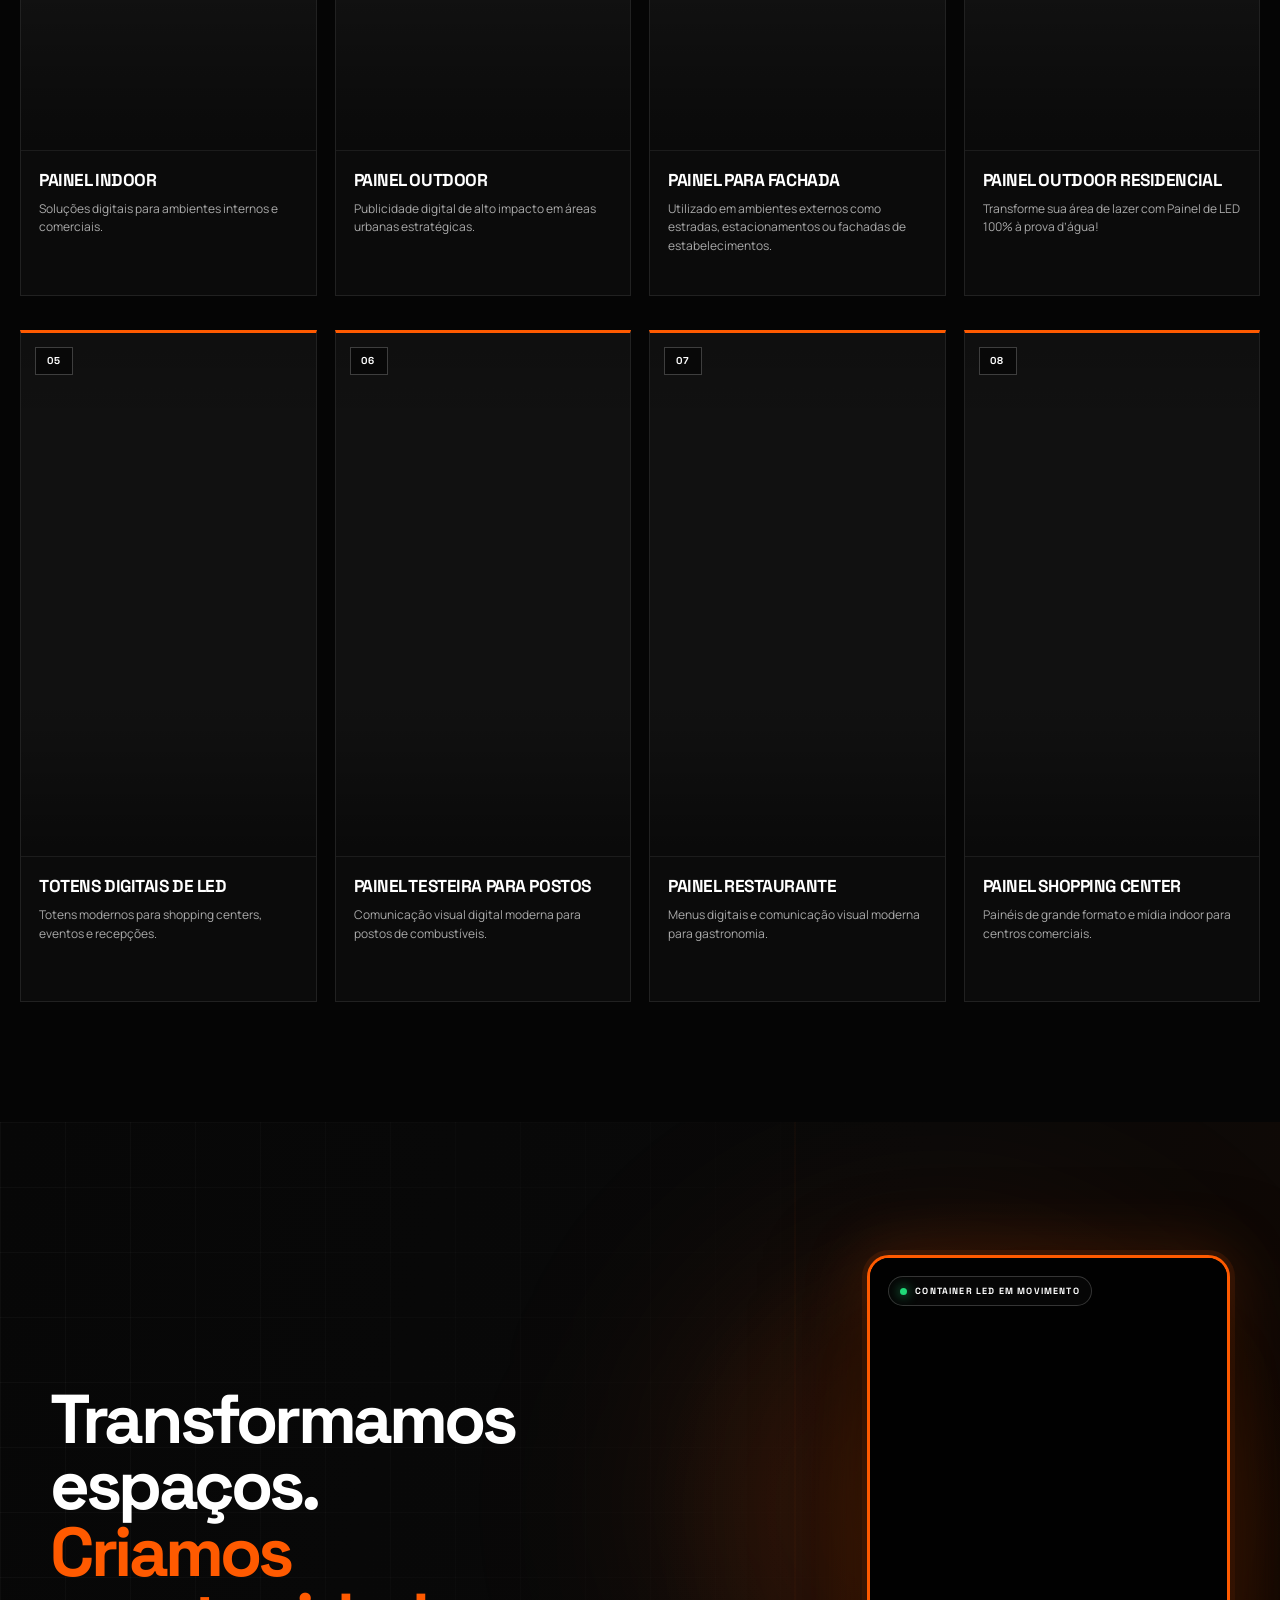
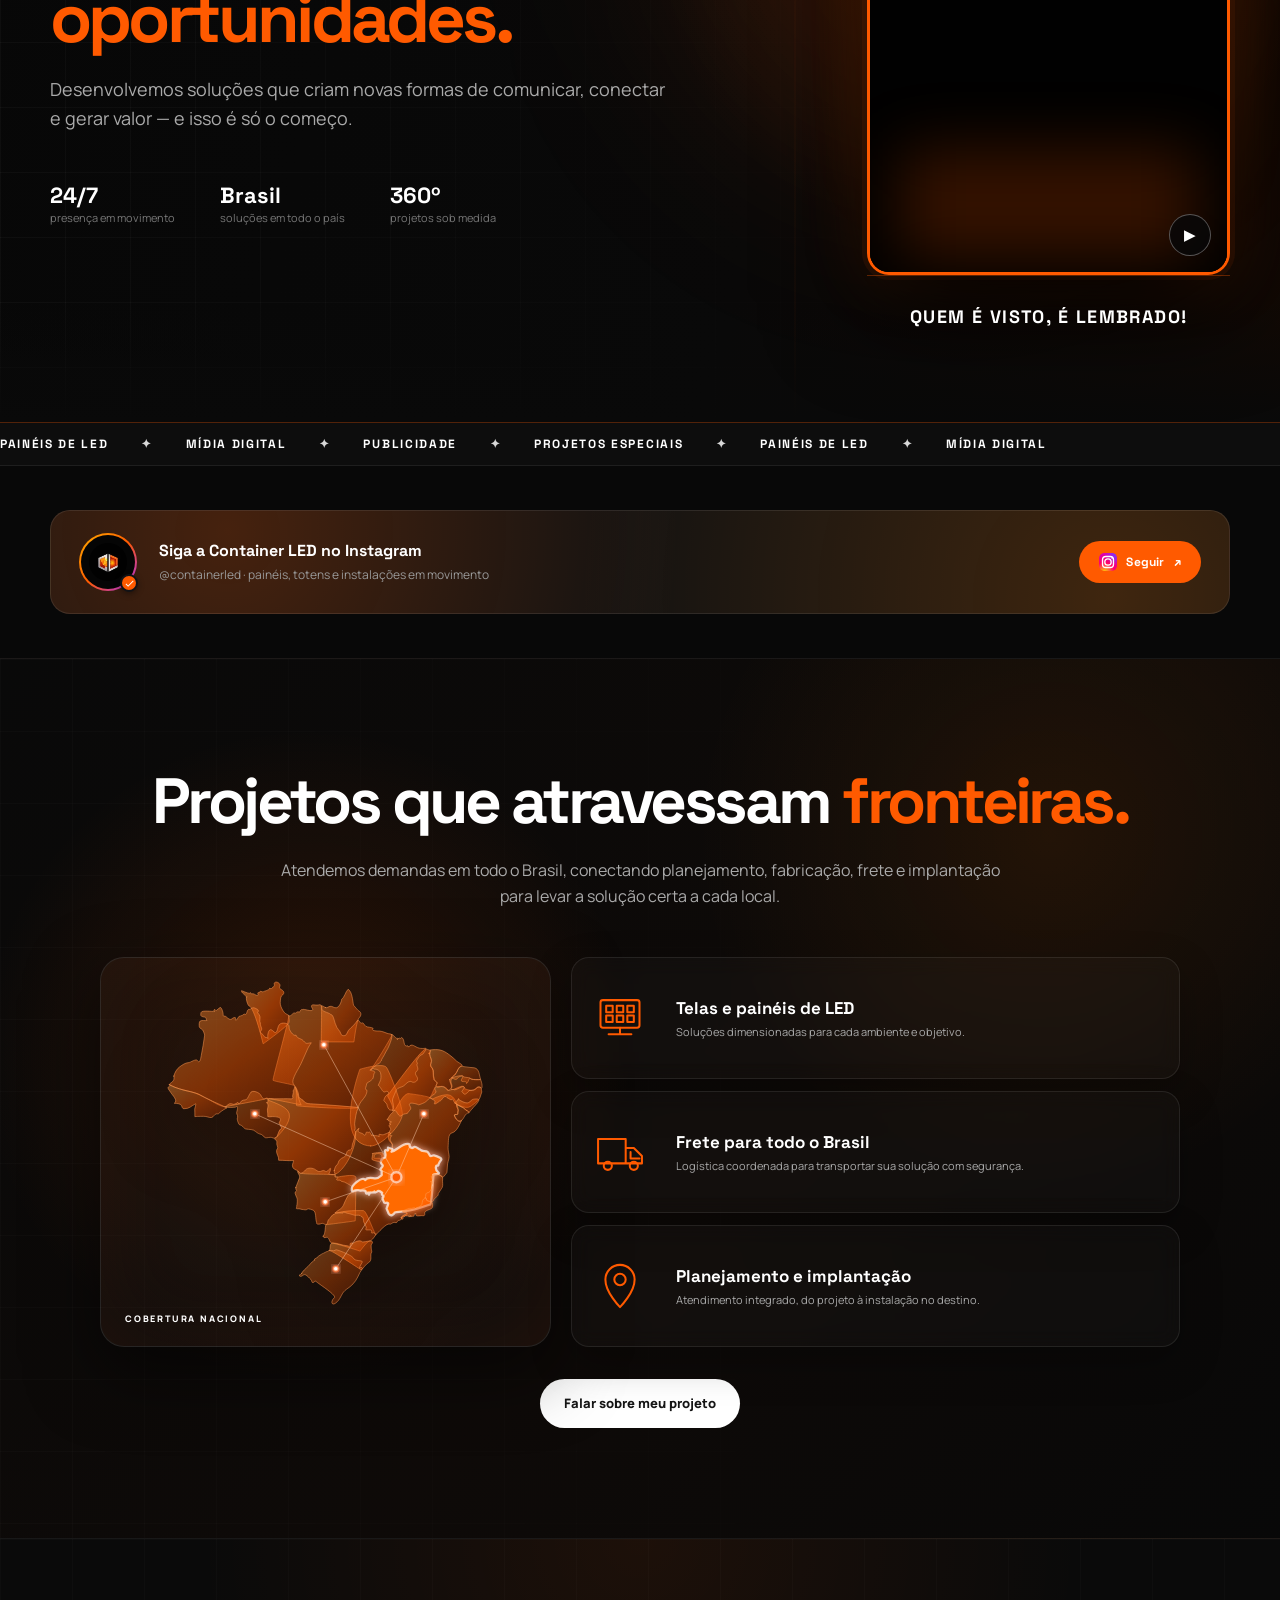
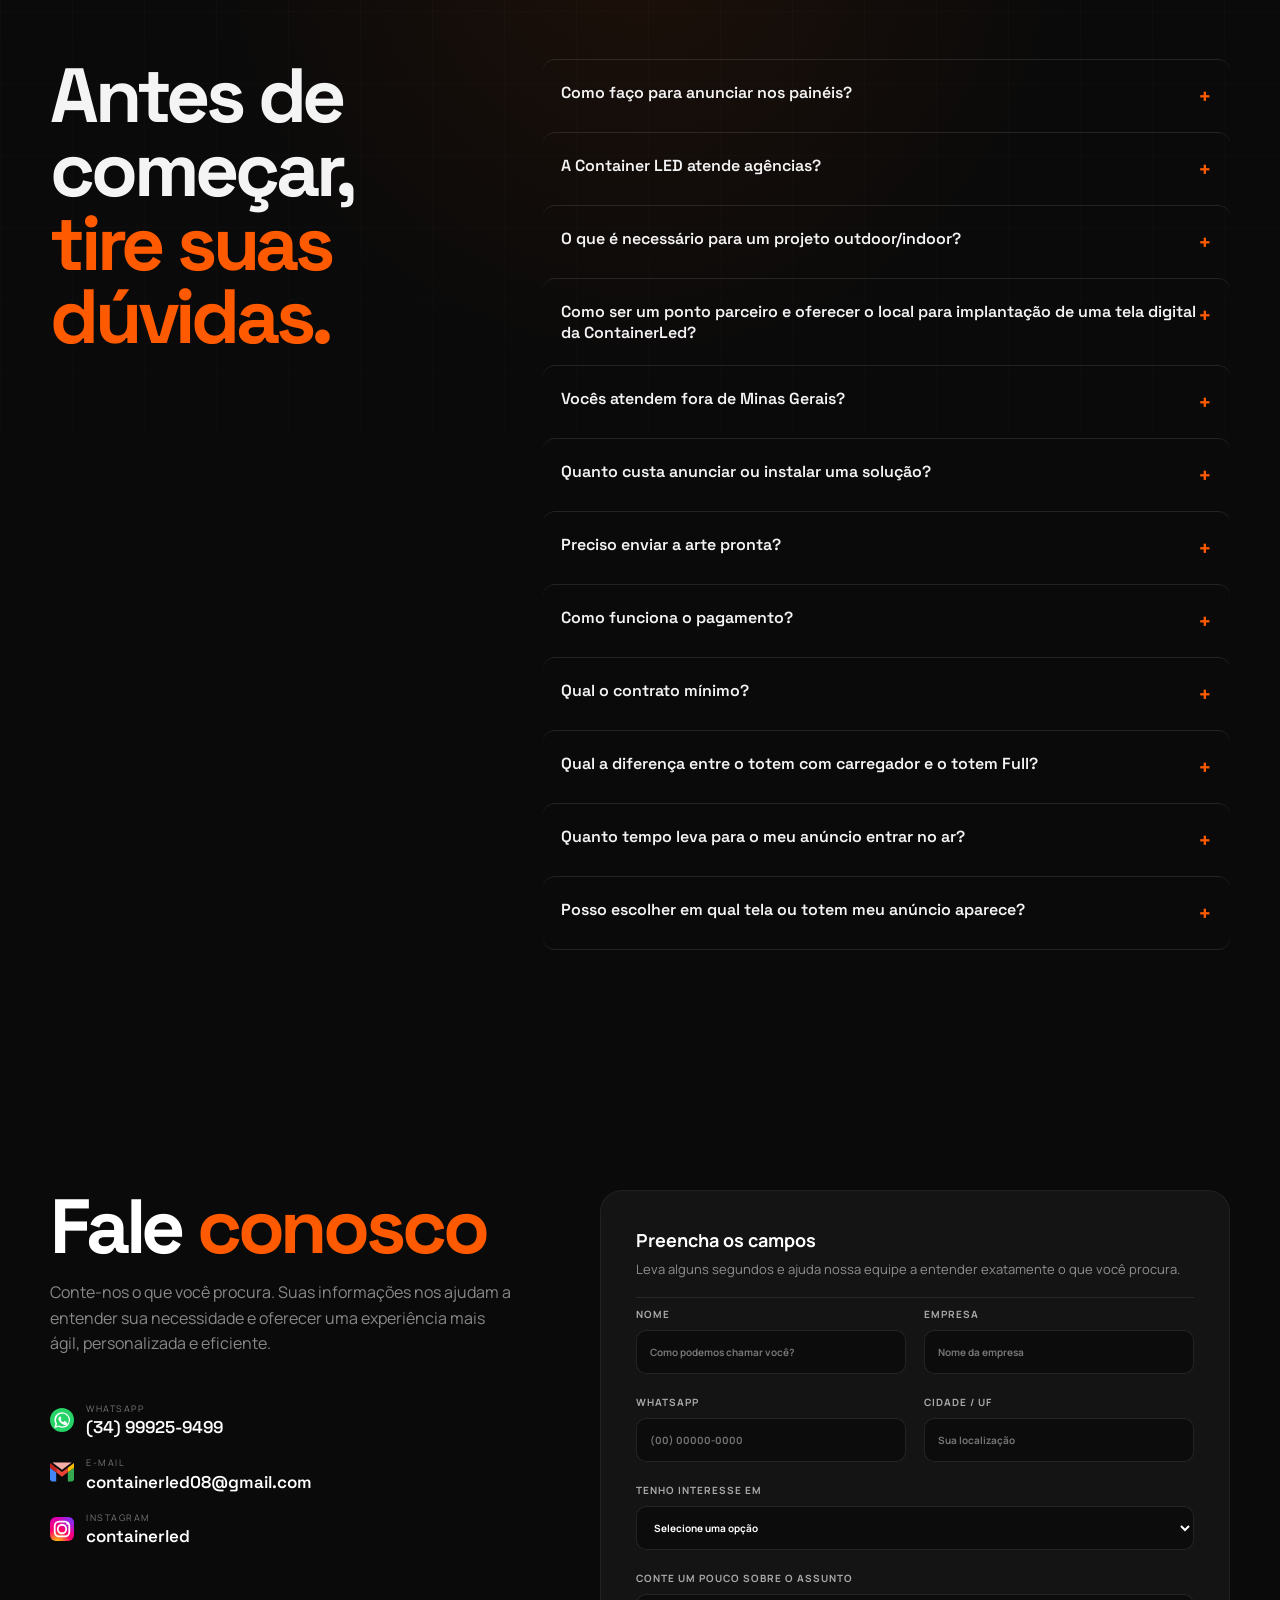
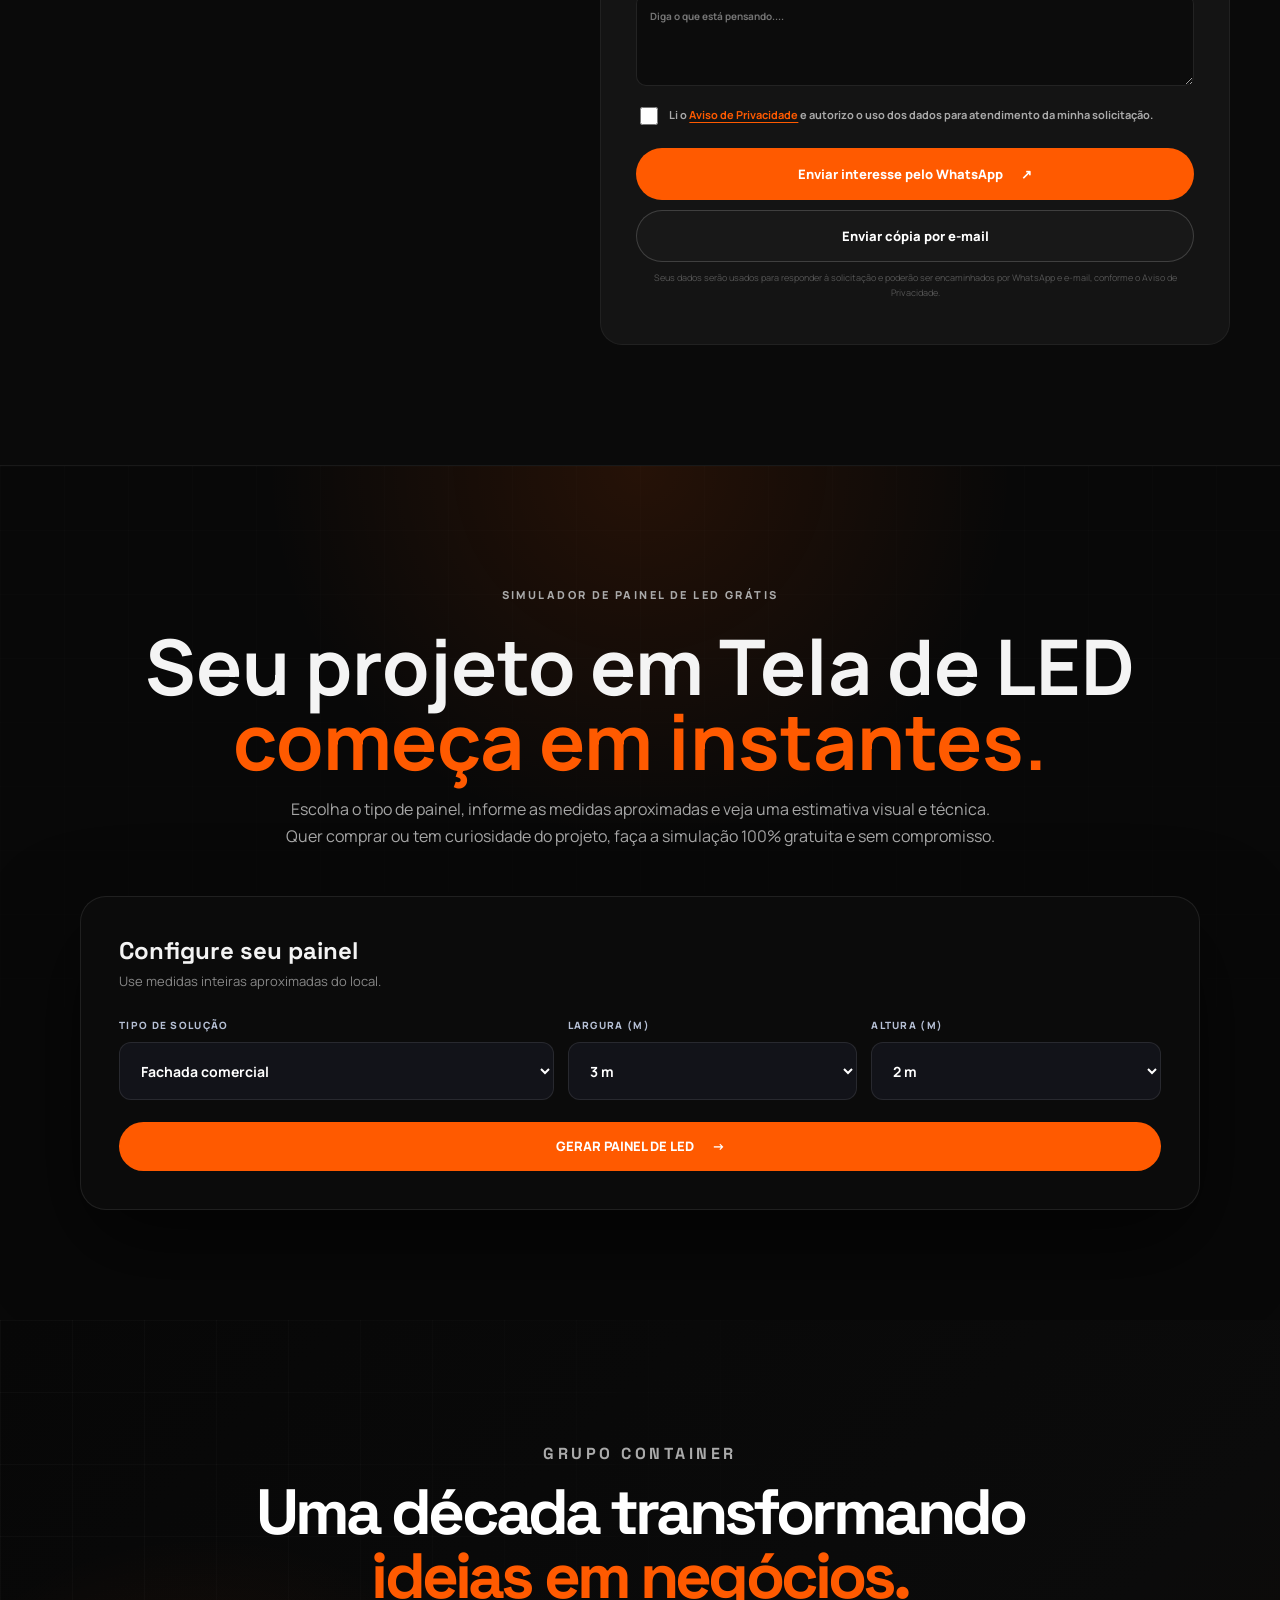
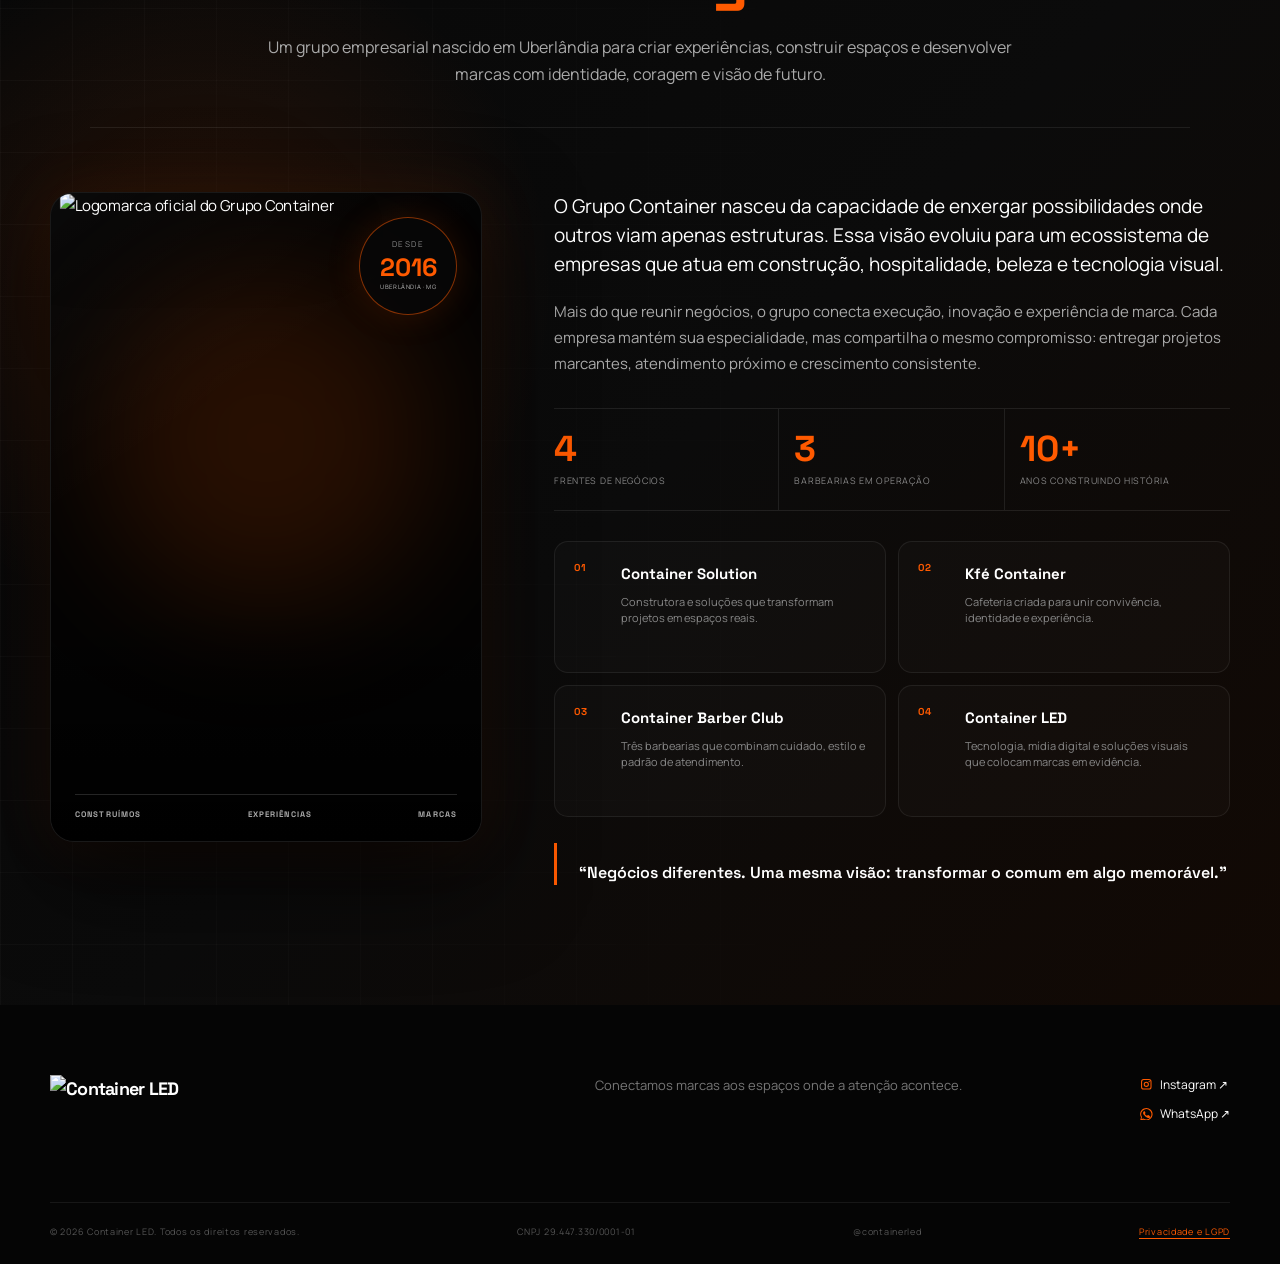
==== commit f5c871a3: "Turn PUBLICIDADE badge into an animated banner with dart-hits-target icon - #paineis now has its own" ====
--- a/index.html
+++ b/index.html
@@ -10,7 +10,7 @@
   <link rel="preconnect" href="https://fonts.gstatic.com" crossorigin>
   <link href="https://fonts.googleapis.com/css2?family=Manrope:wght@400;500;600;700;800&family=Space+Grotesk:wght@500;600;700&display=swap" rel="stylesheet">
   <link rel="stylesheet" href="styles-v48.css">
-  <link rel="stylesheet" href="publicidade.css?v=3">
+  <link rel="stylesheet" href="publicidade.css?v=4">
   <script src="script-v22.js" defer></script>
   <style>
     @media(max-width:960px){
@@ -40,7 +40,14 @@
     <section class="section" id="paineis">
       <div class="container">
         <div class="section-heading media-exterior-heading reveal">
-          <span class="section-badge"><svg viewBox="0 0 24 24" aria-hidden="true"><path d="M3 10v4a1 1 0 0 0 1 1h3l5 4V5L7 9H4a1 1 0 0 0-1 1z"></path><path d="M16 8a5 5 0 0 1 0 8M19 5a9 9 0 0 1 0 14"></path></svg> PUBLICIDADE</span>
+          <span class="section-badge">
+            <span class="pub-target-wrap" aria-hidden="true">
+              <svg class="pub-target" viewBox="0 0 48 48"><circle cx="24" cy="24" r="22" fill="#fff"/><circle cx="24" cy="24" r="22" fill="none" stroke="#1a1a1a" stroke-width="1.6"/><circle cx="24" cy="24" r="15.5" fill="#ff5a00"/><circle cx="24" cy="24" r="9" fill="#fff"/><circle cx="24" cy="24" r="3.5" fill="#1a1a1a"/></svg>
+              <svg class="pub-dart" viewBox="0 0 48 48"><line x1="10" y1="10" x2="22" y2="22" stroke="#fff" stroke-width="2.6" stroke-linecap="round"/><path d="M22 22 L30 17 L25 26 Z" fill="#fff"/><path d="M10 10 L4 6 L9 13 Z" fill="#ff5a00"/><path d="M10 10 L13 9 L6 4 Z" fill="#ff5a00"/></svg>
+              <span class="pub-impact"></span>
+            </span>
+            PUBLICIDADE
+          </span>
           <h2>Quem é <em class="word-visto">VISTO</em>, é&nbsp;<em>LEMBRADO!</em></h2>
           <p><strong class="pub-lead">TELAS DIGITAIS PARA PUBLICIDADE E PROPAGANDA:</strong> Compare os locais e formatos e descubra qual combina melhor com o público que você quer alcançar.</p>
         </div>
--- a/publicidade.css
+++ b/publicidade.css
@@ -1,32 +1,71 @@
 /* ===== Selo PUBLICIDADE animado (seção de publicidade da home) ===== */
 
-/* --- Selo PUBLICIDADE (não clicável) em dobro e animado --- */
+/* --- Espaçamento harmônico no topo: #paineis agora é a 1ª seção, sob o header fixo --- */
+#paineis{padding-top:150px}
+@media(max-width:640px){
+  #paineis{padding-top:115px}
+}
+
+/* --- Faixa PUBLICIDADE: banner animado (edge-to-edge no mobile, proporcional no desktop) --- */
 #paineis .section-badge{
   position:relative;isolation:isolate;overflow:hidden;
-  gap:clamp(10px,2.2vw,18px);margin-bottom:30px;
-  padding:clamp(13px,3.2vw,18px) clamp(26px,7vw,44px);
-  font:800 clamp(19px,5.6vw,26px)/1 "Space Grotesk",sans-serif;letter-spacing:.12em;
+  display:flex;align-items:center;justify-content:center;
+  gap:clamp(10px,2.6vw,16px);
+  width:100%;margin-bottom:30px;
+  padding:clamp(14px,3.4vw,20px) clamp(20px,5vw,34px);
+  border-radius:16px;
+  font:800 clamp(15px,3.6vw,22px)/1 "Space Grotesk",sans-serif;letter-spacing:.14em;
   background:linear-gradient(100deg,#ff4d00,#ff9a3d,#ff3d00,#ff7a1a);background-size:300% 100%;
   box-shadow:0 10px 34px rgba(255,90,0,.45),inset 0 0 0 1px rgba(255,255,255,.28);
-  animation:pub-flow 5s ease-in-out infinite,pub-float 3.4s ease-in-out infinite,pub-glow 2.2s ease-in-out infinite;
+  animation:pub-flow 5s ease-in-out infinite,pub-glow 2.2s ease-in-out infinite;
   text-shadow:0 2px 10px rgba(120,30,0,.35);
+  color:#fff;
 }
-#paineis .section-badge svg{width:1.25em;height:1.25em;stroke-width:2.2;animation:pub-wiggle 2.6s ease-in-out infinite;transform-origin:30% 60%}
 #paineis .section-badge:before{ /* brilho que passa */
-  content:"";position:absolute;top:-20%;bottom:-20%;left:-60%;width:40%;z-index:-1;
+  content:"";position:absolute;top:-20%;bottom:-20%;left:-60%;width:40%;z-index:0;
   background:linear-gradient(100deg,transparent,rgba(255,255,255,.75),transparent);
   transform:skewX(-22deg);animation:pub-shine 2.8s ease-in-out infinite;
 }
+@media(max-width:640px){
+  #paineis .section-badge{
+    width:100vw;
+    margin-left:calc(50% - 50vw);margin-right:calc(50% - 50vw);
+    border-radius:0;
+  }
+}
 @keyframes pub-flow{0%,100%{background-position:0 0}50%{background-position:100% 0}}
-@keyframes pub-float{0%,100%{transform:translateY(0)}50%{transform:translateY(-5px)}}
 @keyframes pub-glow{0%,100%{box-shadow:0 10px 30px rgba(255,90,0,.40),0 0 0 0 rgba(255,90,0,.50),inset 0 0 0 1px rgba(255,255,255,.28)}60%{box-shadow:0 14px 44px rgba(255,90,0,.70),0 0 0 16px rgba(255,90,0,0),inset 0 0 0 1px rgba(255,255,255,.28)}}
 @keyframes pub-shine{0%{left:-60%}55%,100%{left:130%}}
+
+/* --- Ícone: dardo acertando o alvo, antes da palavra PUBLICIDADE --- */
+#paineis .section-badge .pub-target-wrap{position:relative;flex:none;z-index:1;width:clamp(26px,6vw,38px);height:clamp(26px,6vw,38px)}
+#paineis .section-badge .pub-target-wrap svg{position:absolute;inset:0;width:100%;height:100%;overflow:visible}
+#paineis .section-badge .pub-dart{animation:pub-dart-throw 3.2s ease-in-out infinite}
+#paineis .section-badge .pub-impact{position:absolute;inset:0;border-radius:50%;border:2px solid #fff;opacity:0;pointer-events:none;animation:pub-impact-ring 3.2s ease-out infinite}
+@keyframes pub-dart-throw{
+  0%{transform:translate(-13px,-11px) scale(.5) rotate(-6deg);opacity:0}
+  9%{opacity:1}
+  38%{transform:translate(0,0) scale(1) rotate(0deg)}
+  44%{transform:translate(.5px,.5px) scale(1.06) rotate(2deg)}
+  50%,78%{transform:translate(0,0) scale(1) rotate(0deg);opacity:1}
+  88%{opacity:0;transform:translate(3px,-2px) scale(.7) rotate(5deg)}
+  100%{transform:translate(-13px,-11px) scale(.5) rotate(-6deg);opacity:0}
+}
+@keyframes pub-impact-ring{
+  0%,36%{opacity:0;transform:scale(.6)}
+  40%{opacity:.9;transform:scale(1)}
+  60%,100%{opacity:0;transform:scale(1.7)}
+}
 
 /* --- "VISTO" 30% maior --- */
 #paineis .section-heading h2 .word-visto{font-size:1.3em;line-height:.9}
 
+/* --- Título "Quem é VISTO, é LEMBRADO!" 20% menor, acompanhando a faixa acima --- */
+.media-exterior-heading h2{font-size:clamp(35px,3.5vw,54px)}
+
 @media (prefers-reduced-motion:reduce){
-  #paineis .section-badge,#paineis .section-badge:before,#paineis .section-badge svg{animation:none}
+  #paineis .section-badge,#paineis .section-badge:before,
+  #paineis .section-badge .pub-dart,#paineis .section-badge .pub-impact{animation:none}
 }
 
 /* --- Subtítulo da seção de publicidade --- */
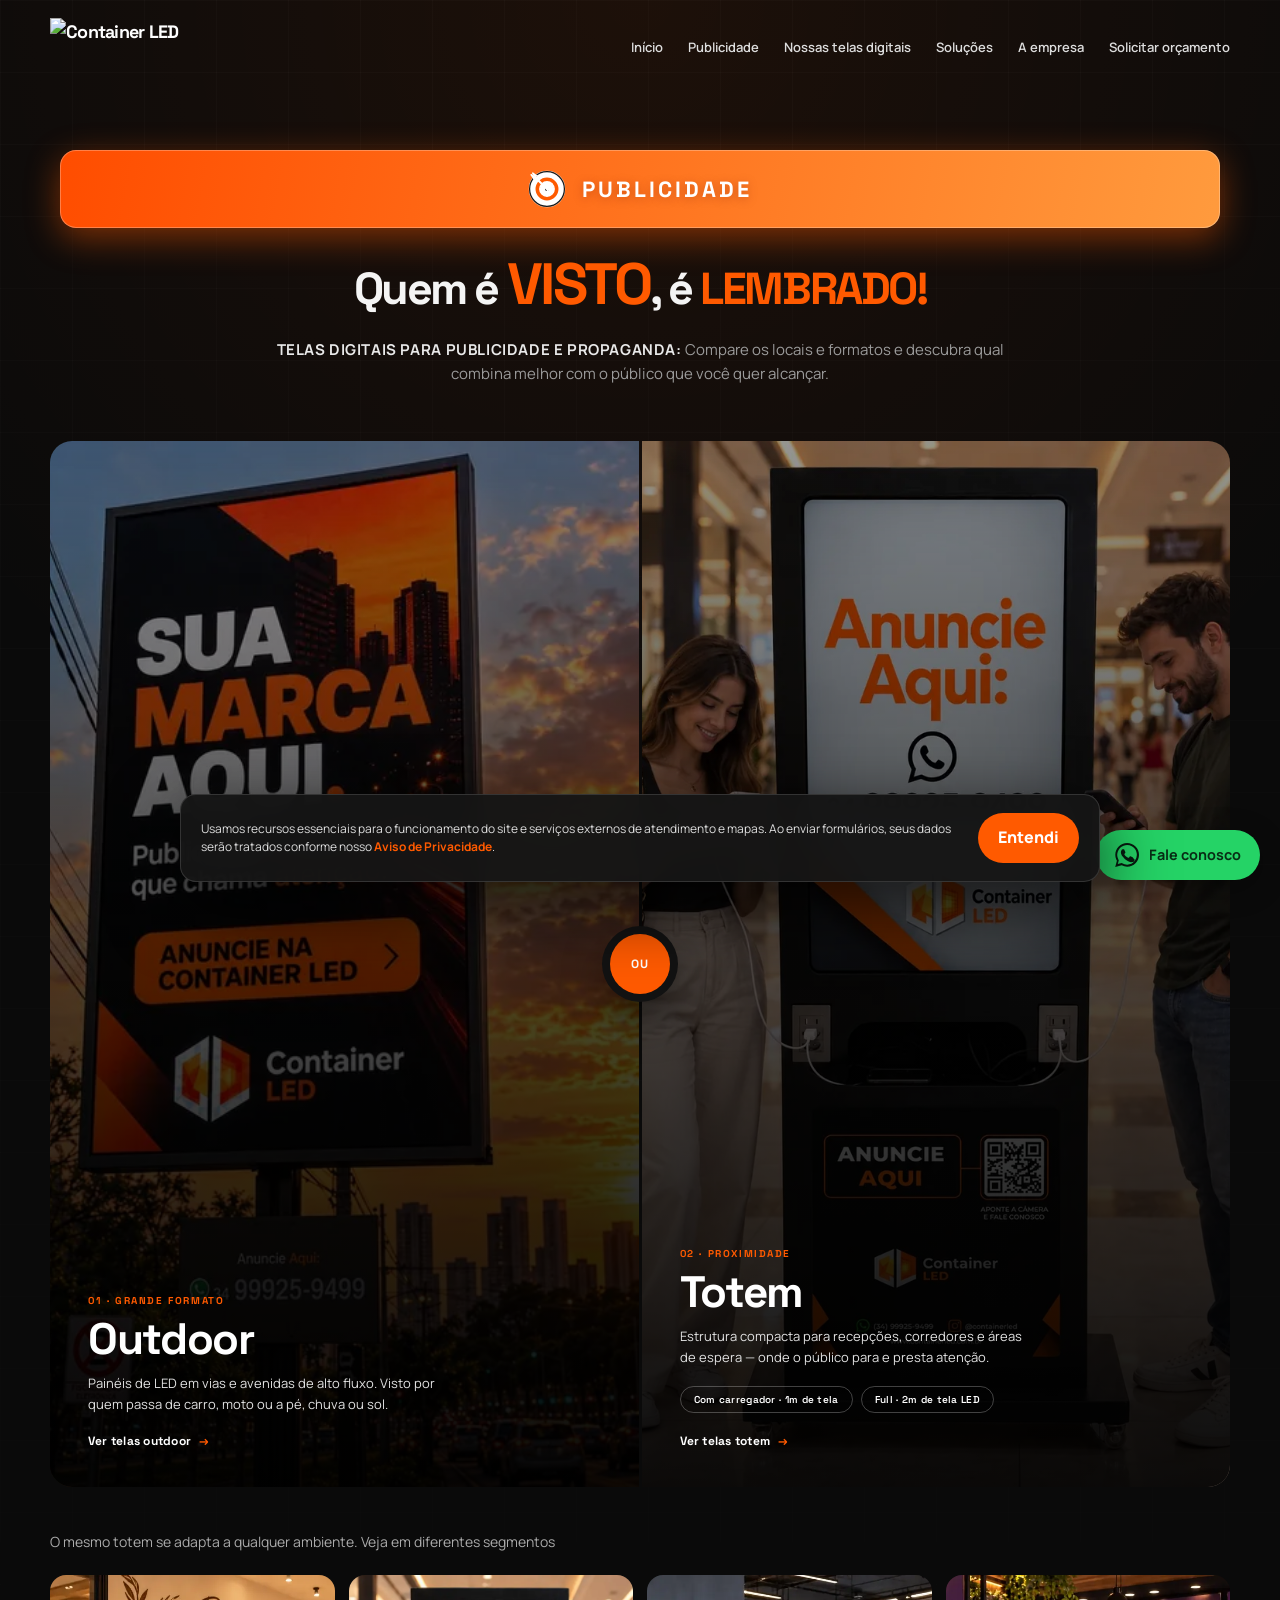
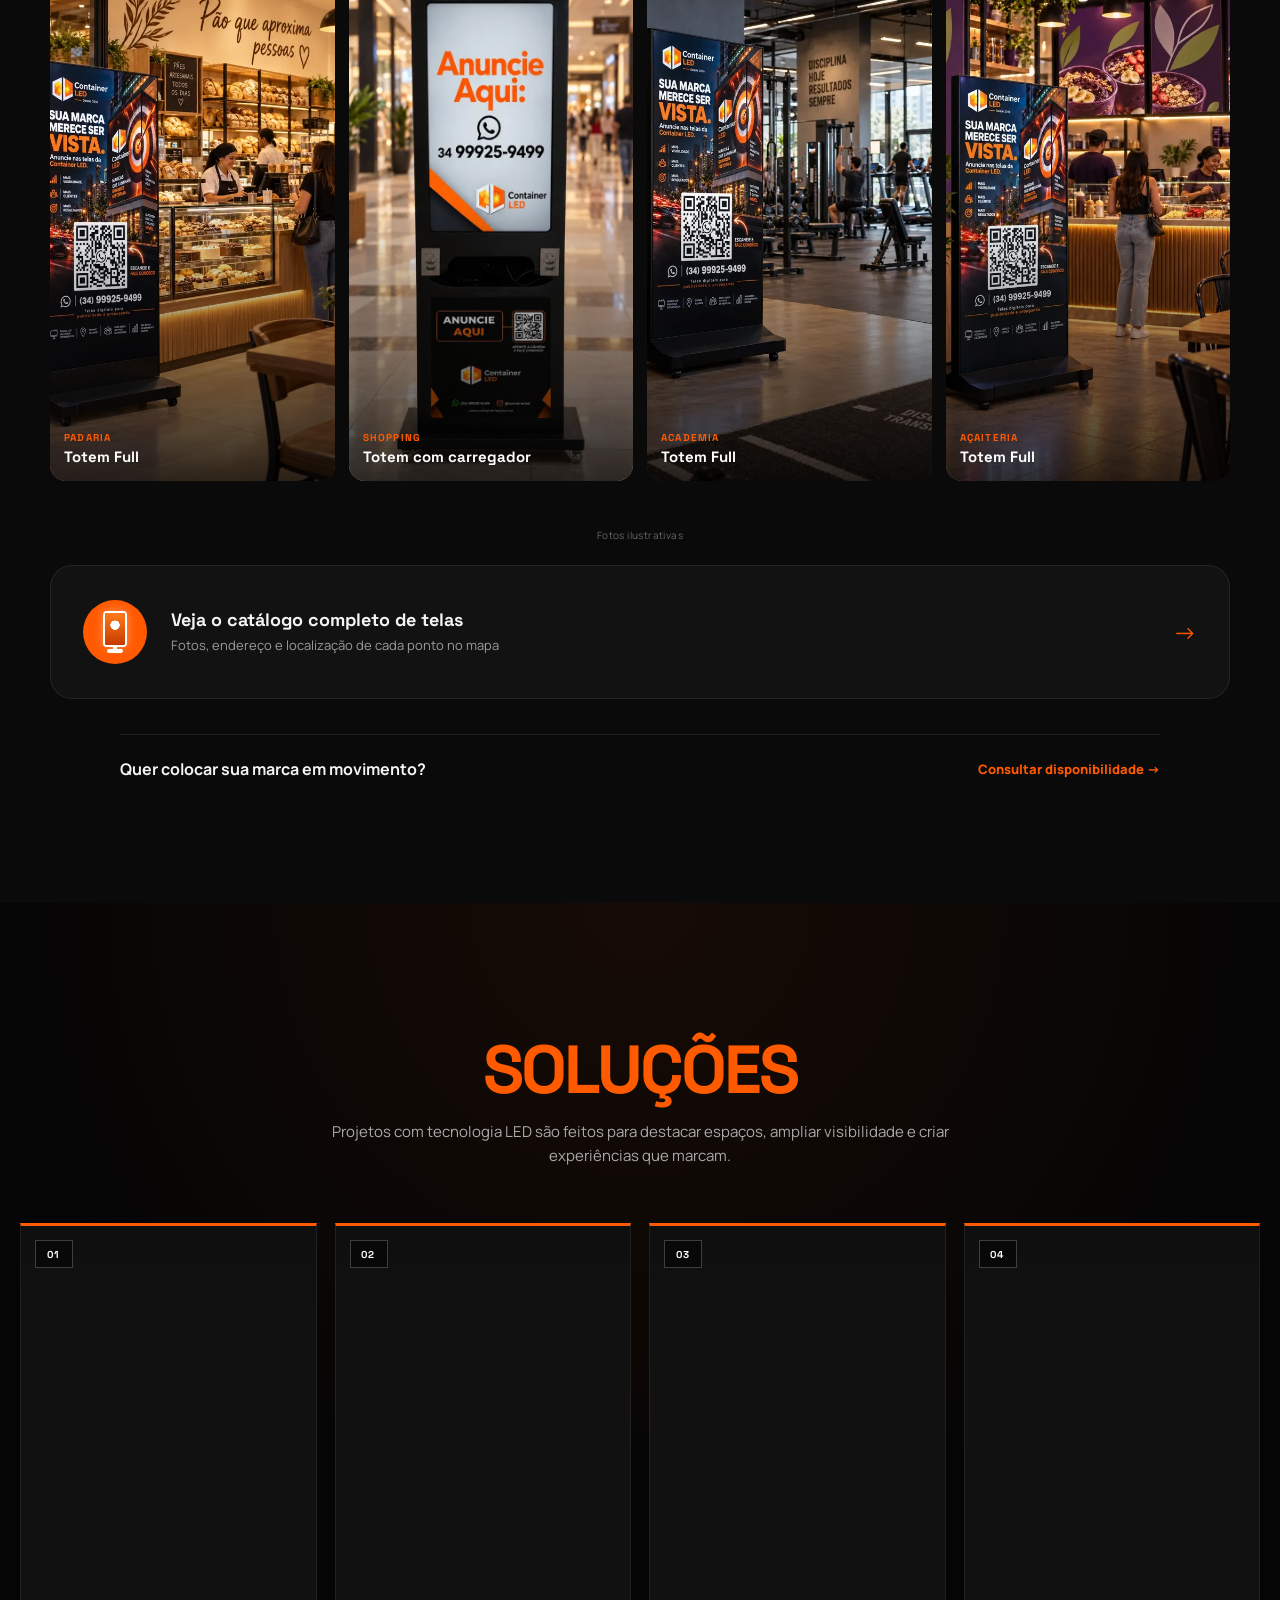
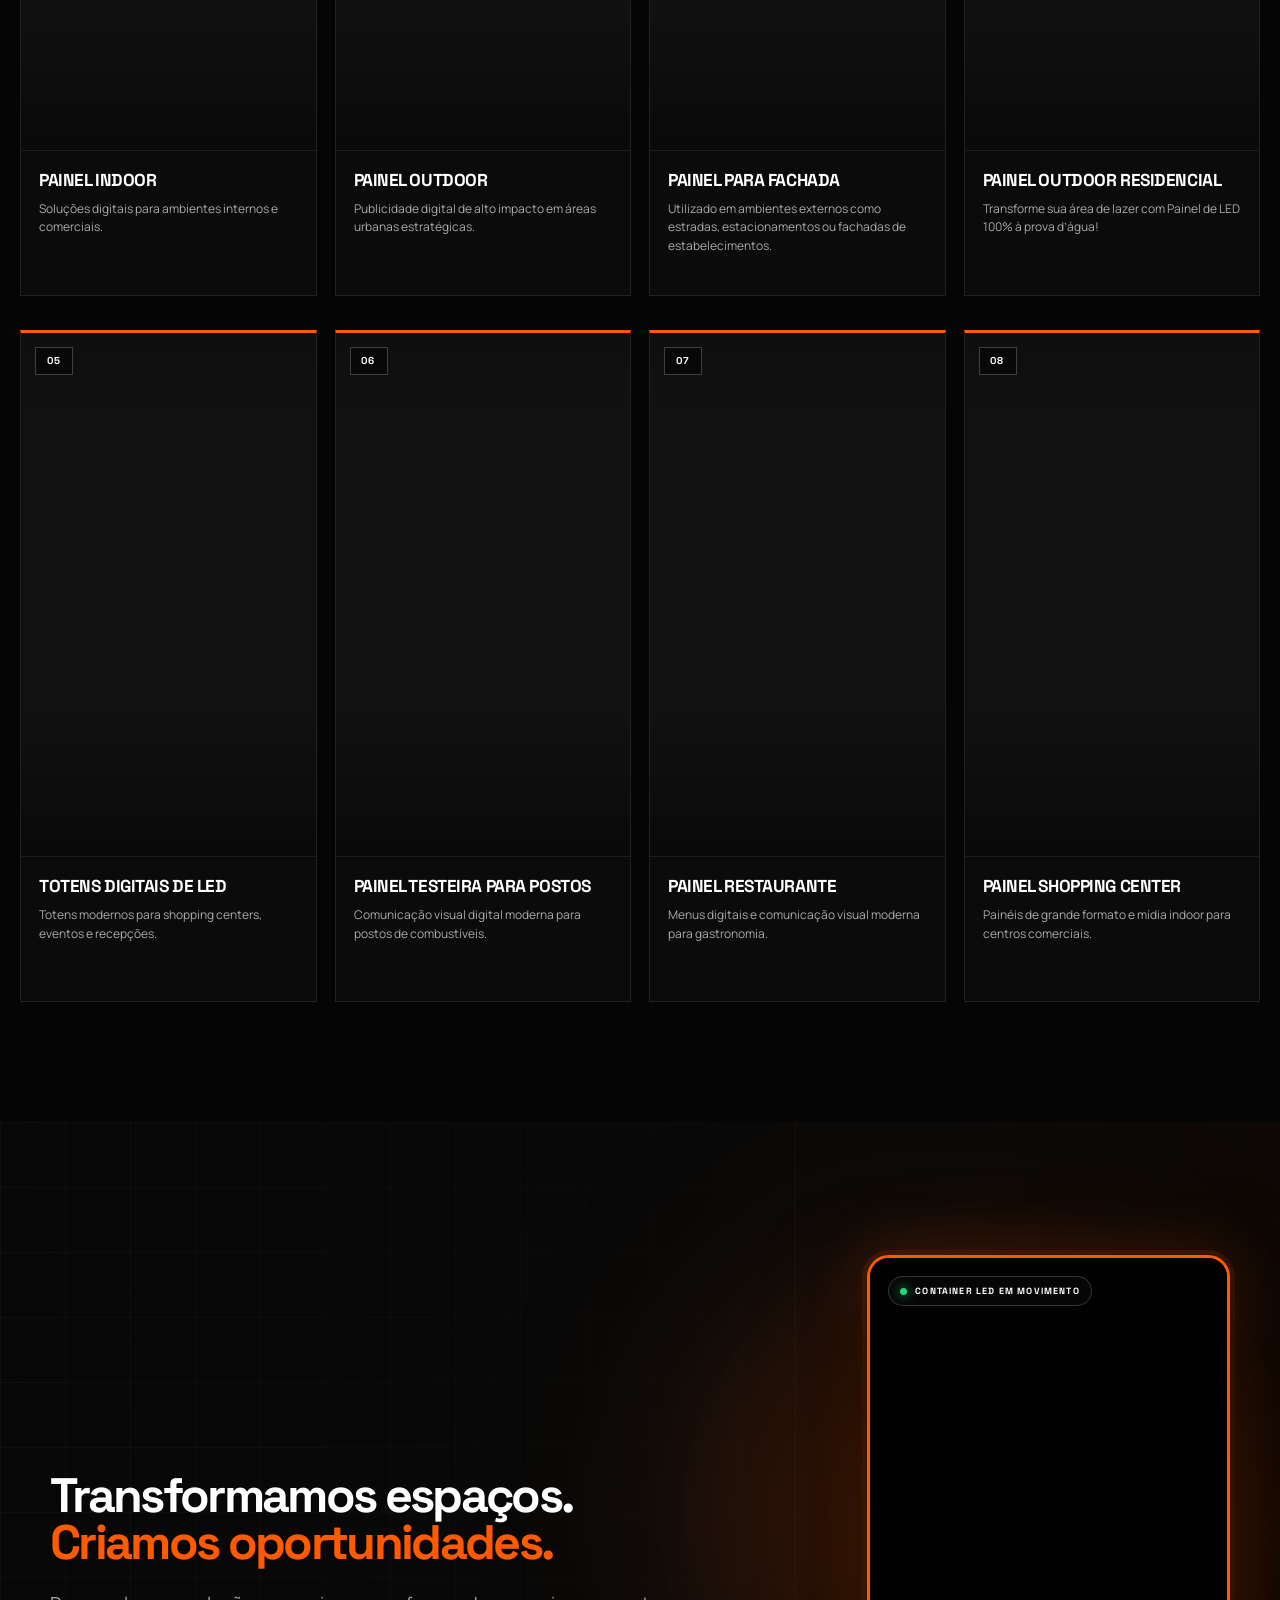
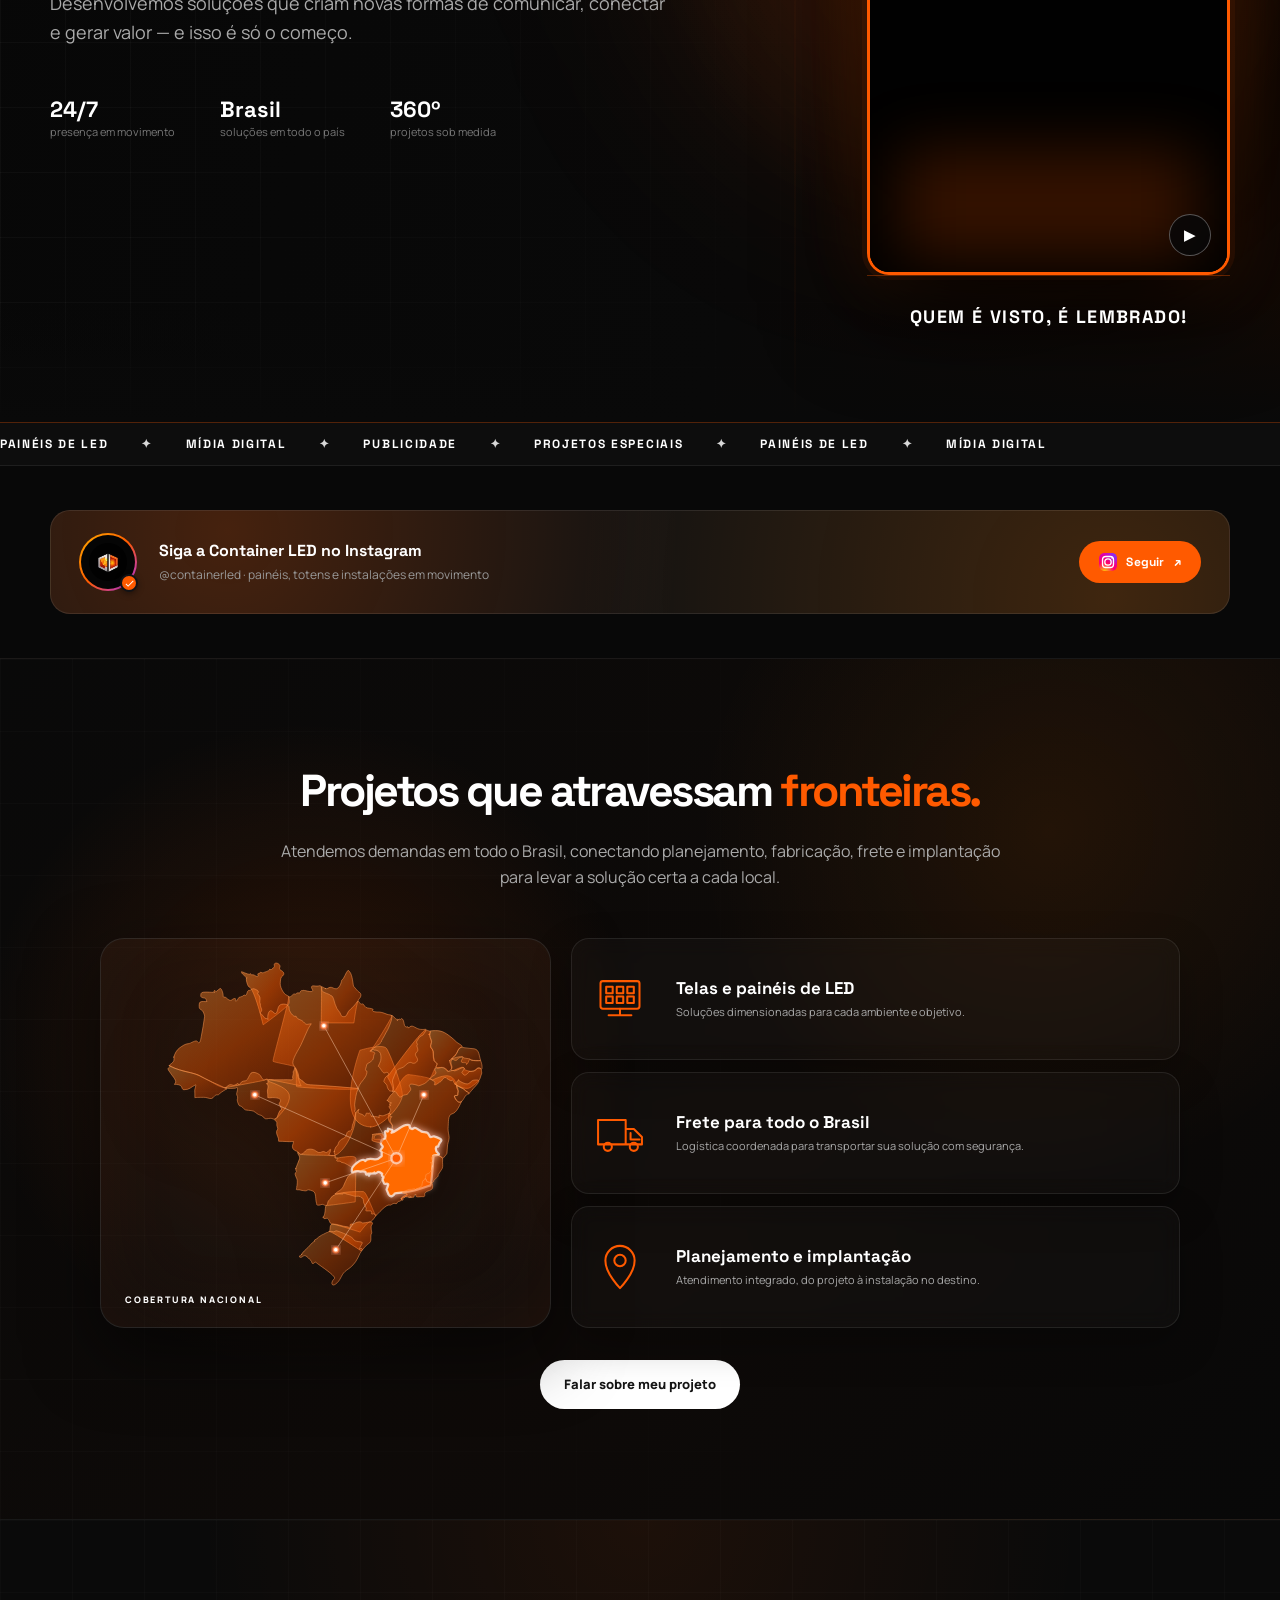
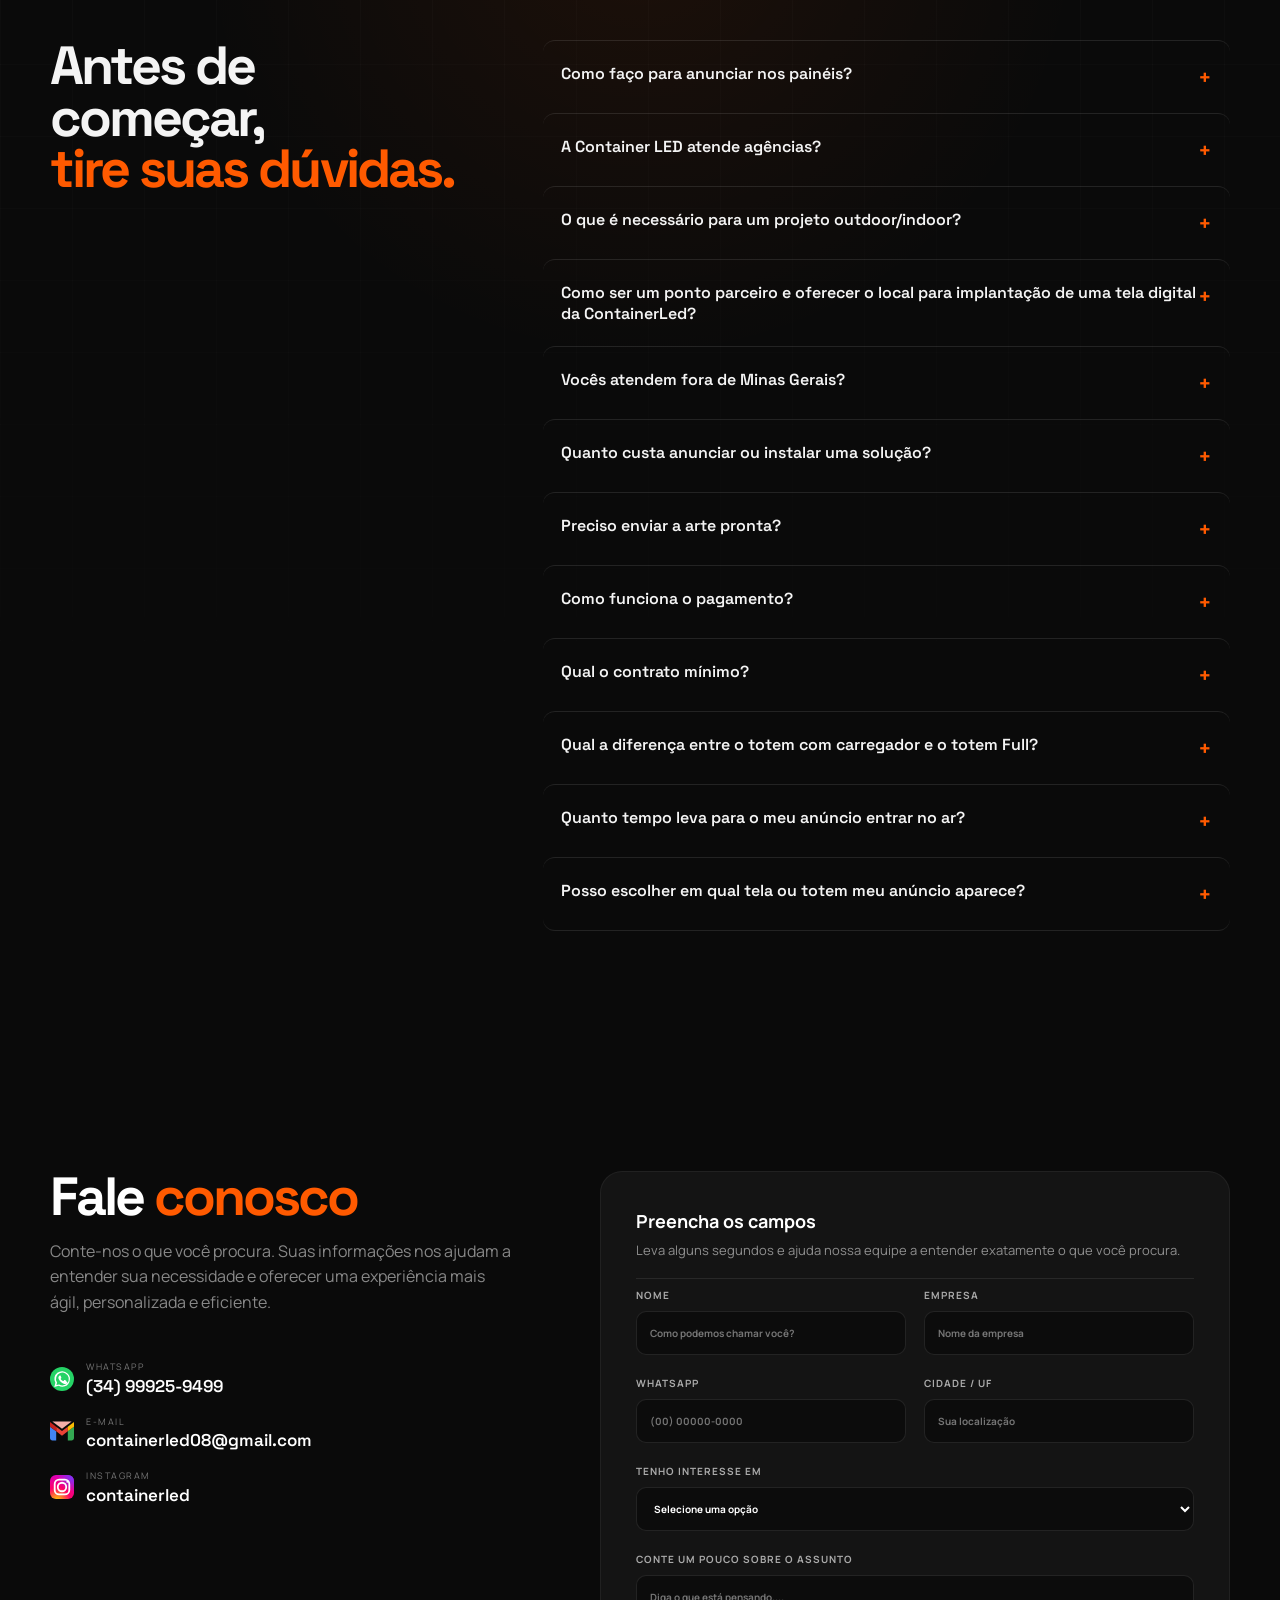
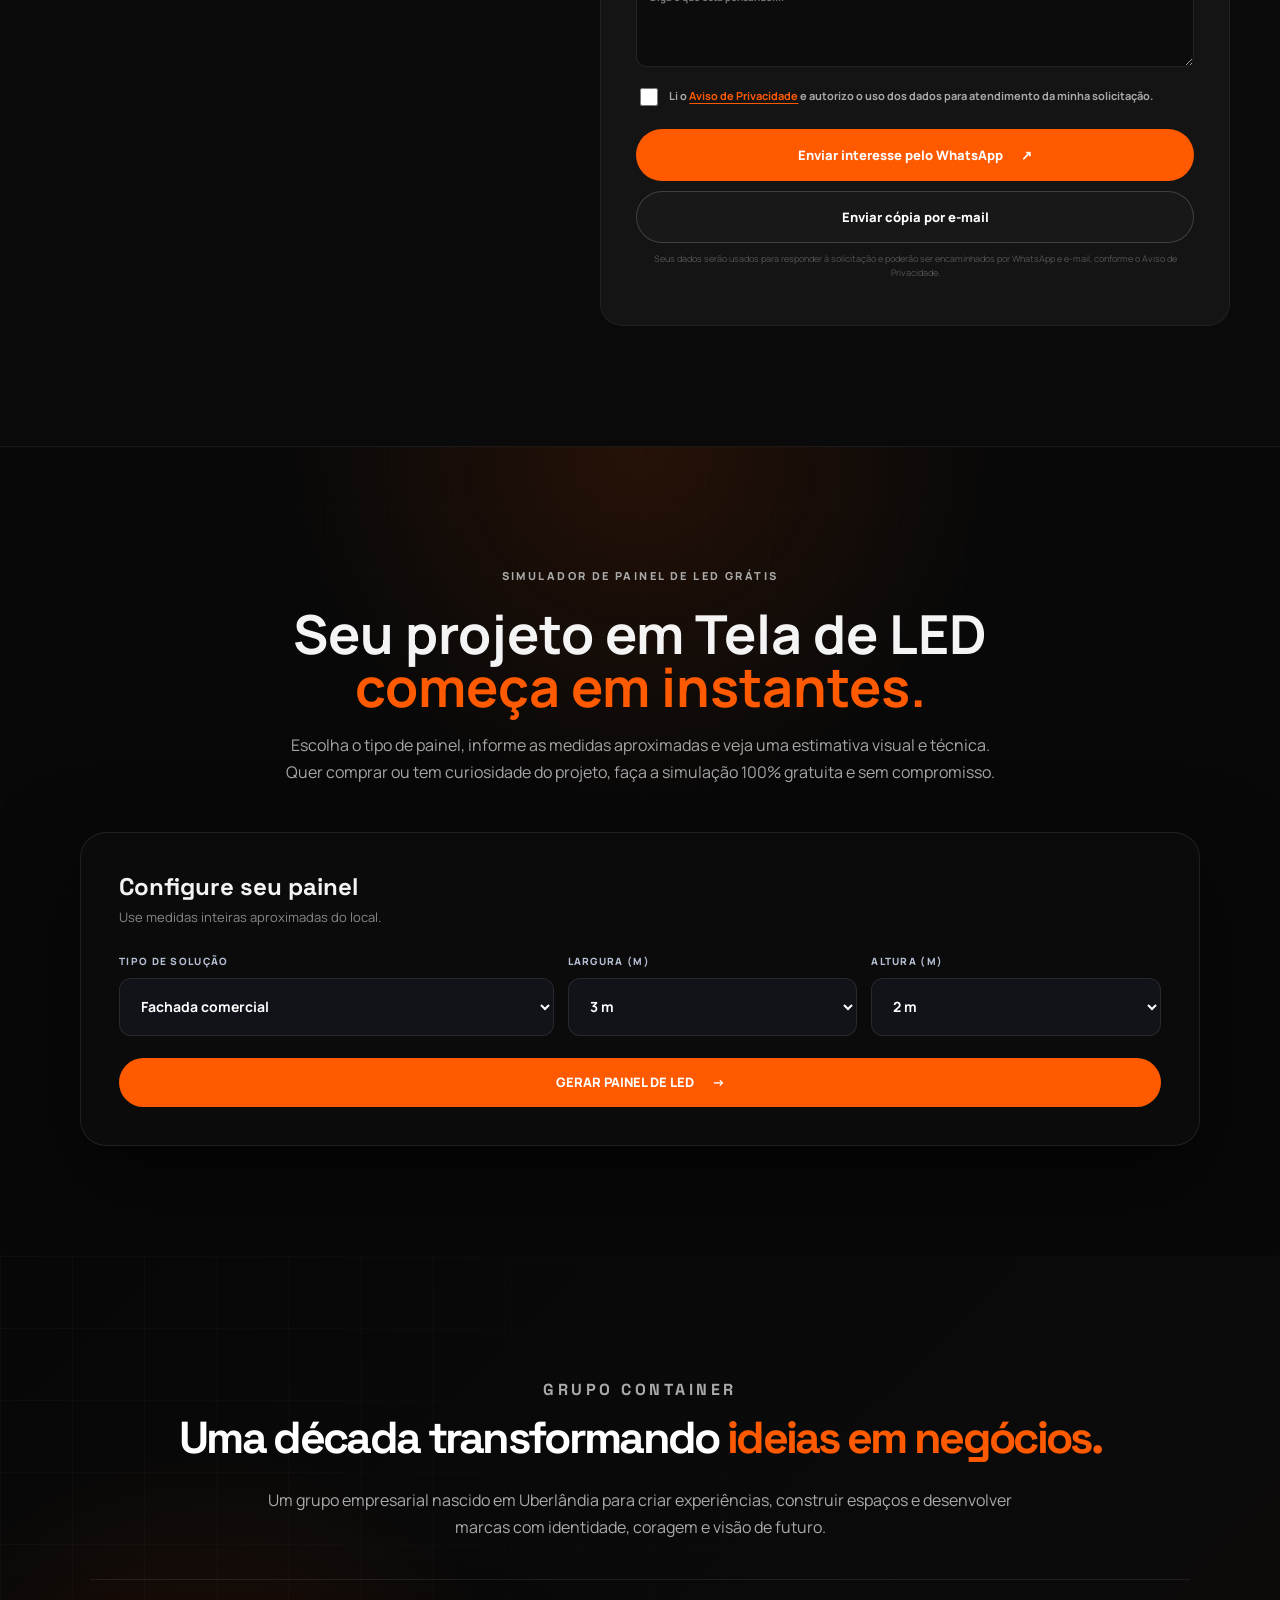
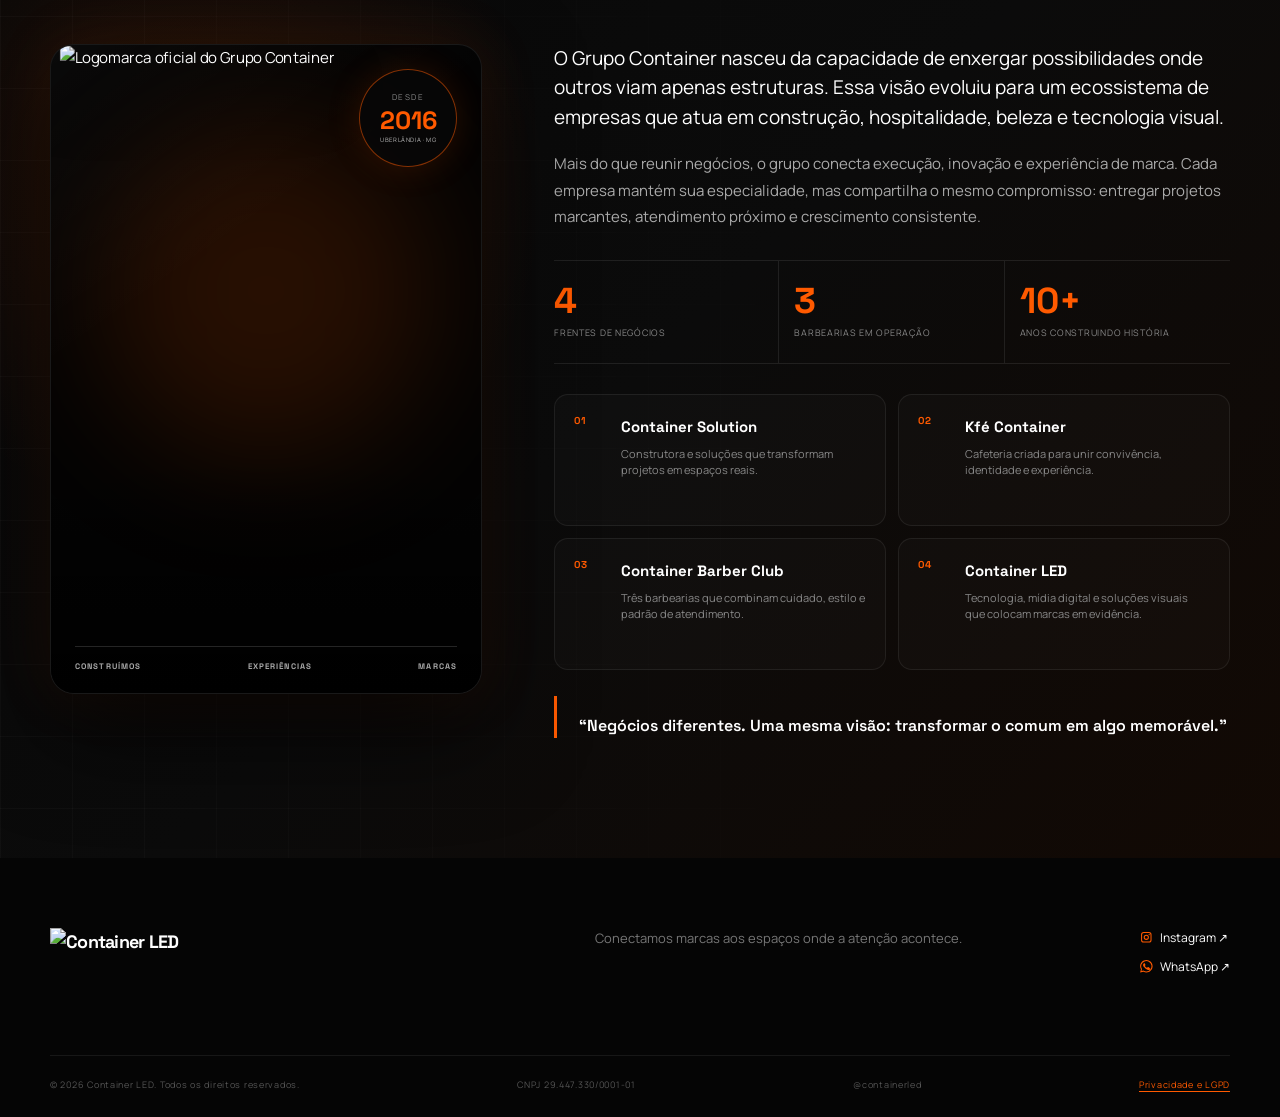
==== commit bdd30f12: "Reduz em 30% o tamanho de seis títulos da home Co-Authored-By: Claude Sonnet 5.5 <noreply@anthropic." ====
--- a/index.html
+++ b/index.html
@@ -10,7 +10,7 @@
   <link rel="preconnect" href="https://fonts.gstatic.com" crossorigin>
   <link href="https://fonts.googleapis.com/css2?family=Manrope:wght@400;500;600;700;800&family=Space+Grotesk:wght@500;600;700&display=swap" rel="stylesheet">
   <link rel="stylesheet" href="styles-v48.css">
-  <link rel="stylesheet" href="publicidade.css?v=4">
+  <link rel="stylesheet" href="publicidade.css?v=5">
   <script src="script-v22.js" defer></script>
   <style>
     @media(max-width:960px){
--- a/publicidade.css
+++ b/publicidade.css
@@ -89,3 +89,22 @@
 /* --- Título do simulador (texto mais longo): cabe em uma linha no desktop --- */
 .quick-simulator-heading{max-width:1100px}
 .quick-simulator-heading h2{text-wrap:balance}
+
+/* ===== Títulos 30% menores (70% do tamanho original em cada faixa de tela) ===== */
+/* Transformamos espaços. Criamos oportunidades. */
+.hero-cinema h1{font-size:calc(clamp(62px,6.6vw,102px)*.7)}
+@media (min-width:961px){.hero-cinema h1{font-size:calc(clamp(58px,5.4vw,92px)*.7)}}
+@media (max-width:640px){.hero-cinema h1{font-size:calc(clamp(44px,13vw,58px)*.7)}}
+@media (max-width:380px){.hero-cinema h1{font-size:calc(42px*.7)}}
+/* Projetos que atravessam fronteiras. */
+.national-heading h2{font-size:calc(clamp(46px,5vw,76px)*.7)}
+@media (max-width:640px){.national-heading h2{font-size:calc(clamp(38px,11vw,46px)*.7)}}
+/* Antes de começar, tire suas dúvidas. e Fale conosco */
+.faq-section h2,.quote-copy h2{font-size:calc(clamp(45px,6vw,78px)*.7)}
+@media (max-width:640px){.faq-section h2,.quote-copy h2{font-size:calc(43px*.7)}}
+/* Seu projeto em Tela de LED começa em instantes. */
+.quick-simulator-heading h2{font-size:calc(clamp(48px,6vw,82px)*.7)}
+@media (max-width:640px){.quick-simulator-heading h2{font-size:calc(43px*.7)}}
+/* Uma década transformando ideias em negócios. */
+.company-authority-heading h2{font-size:calc(clamp(48px,5vw,78px)*.7)}
+@media (max-width:640px){.company-authority-heading h2{font-size:calc(clamp(38px,11vw,46px)*.7)}}
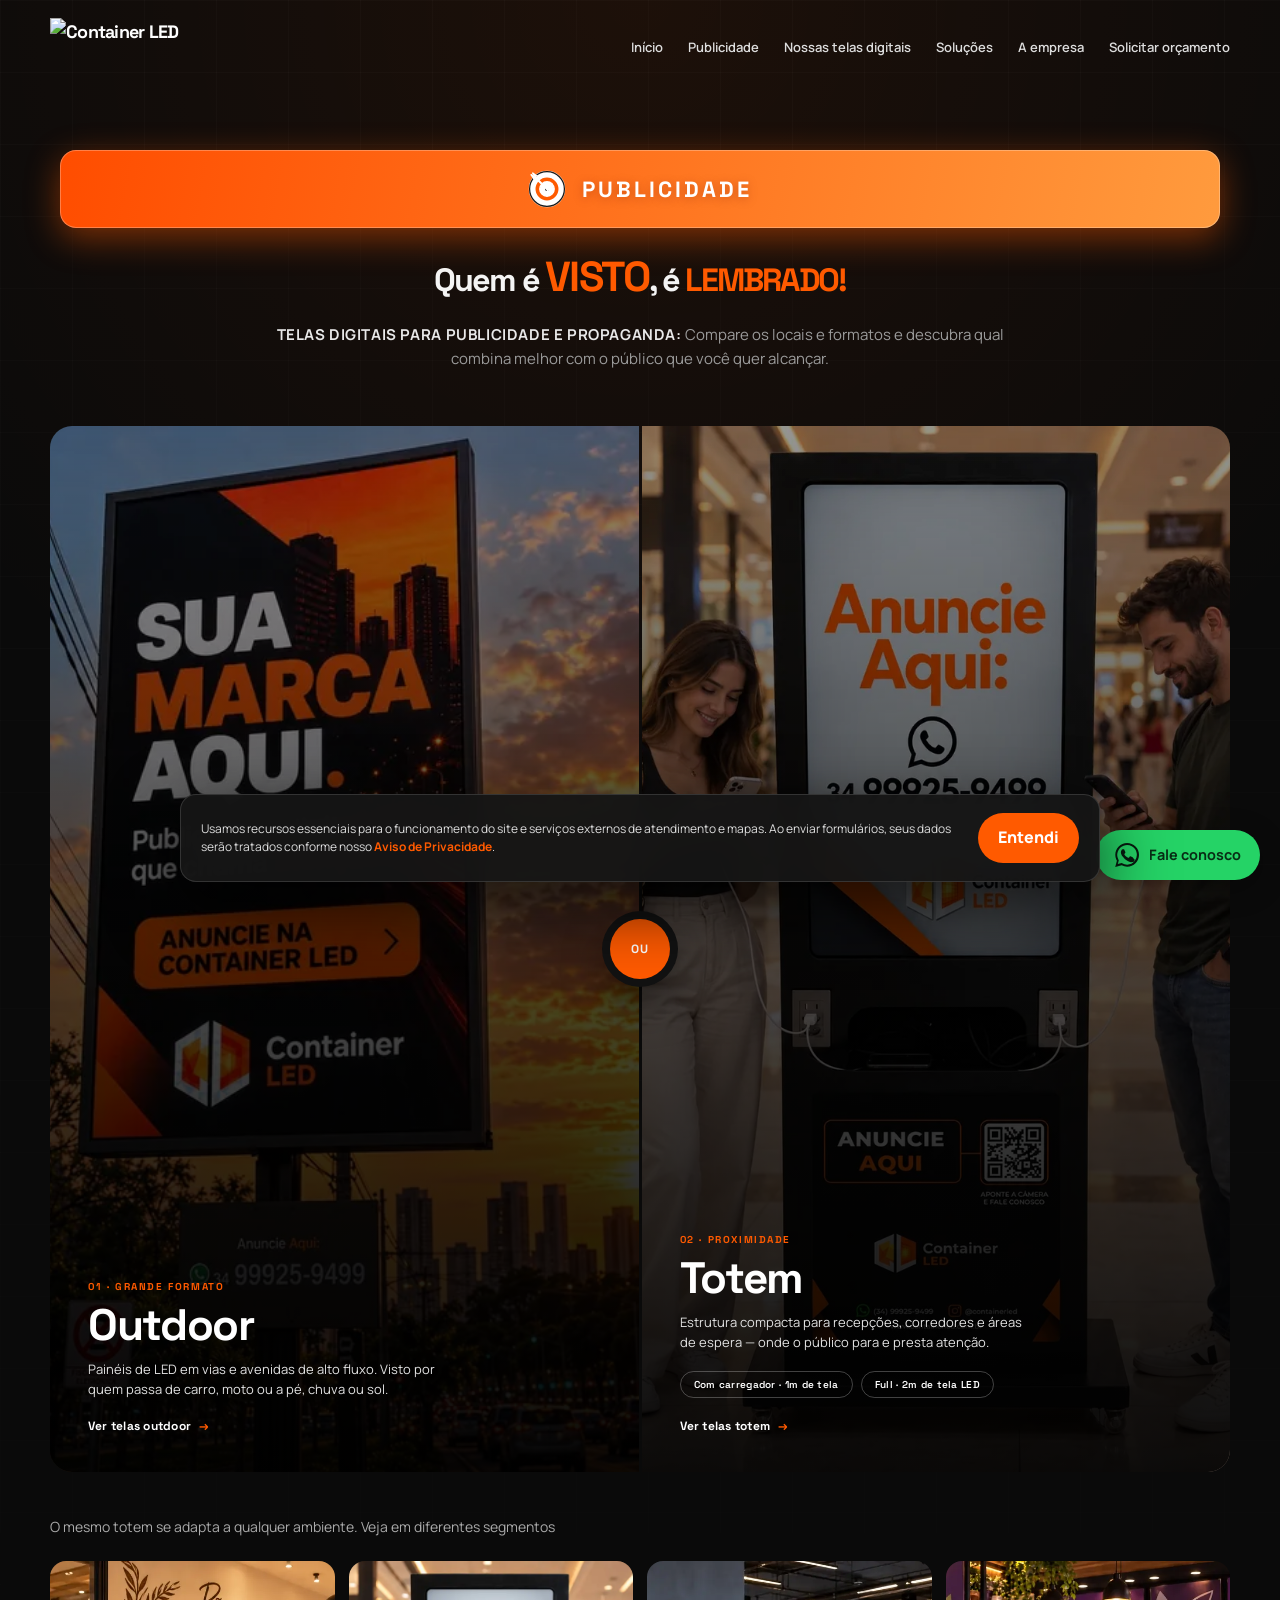
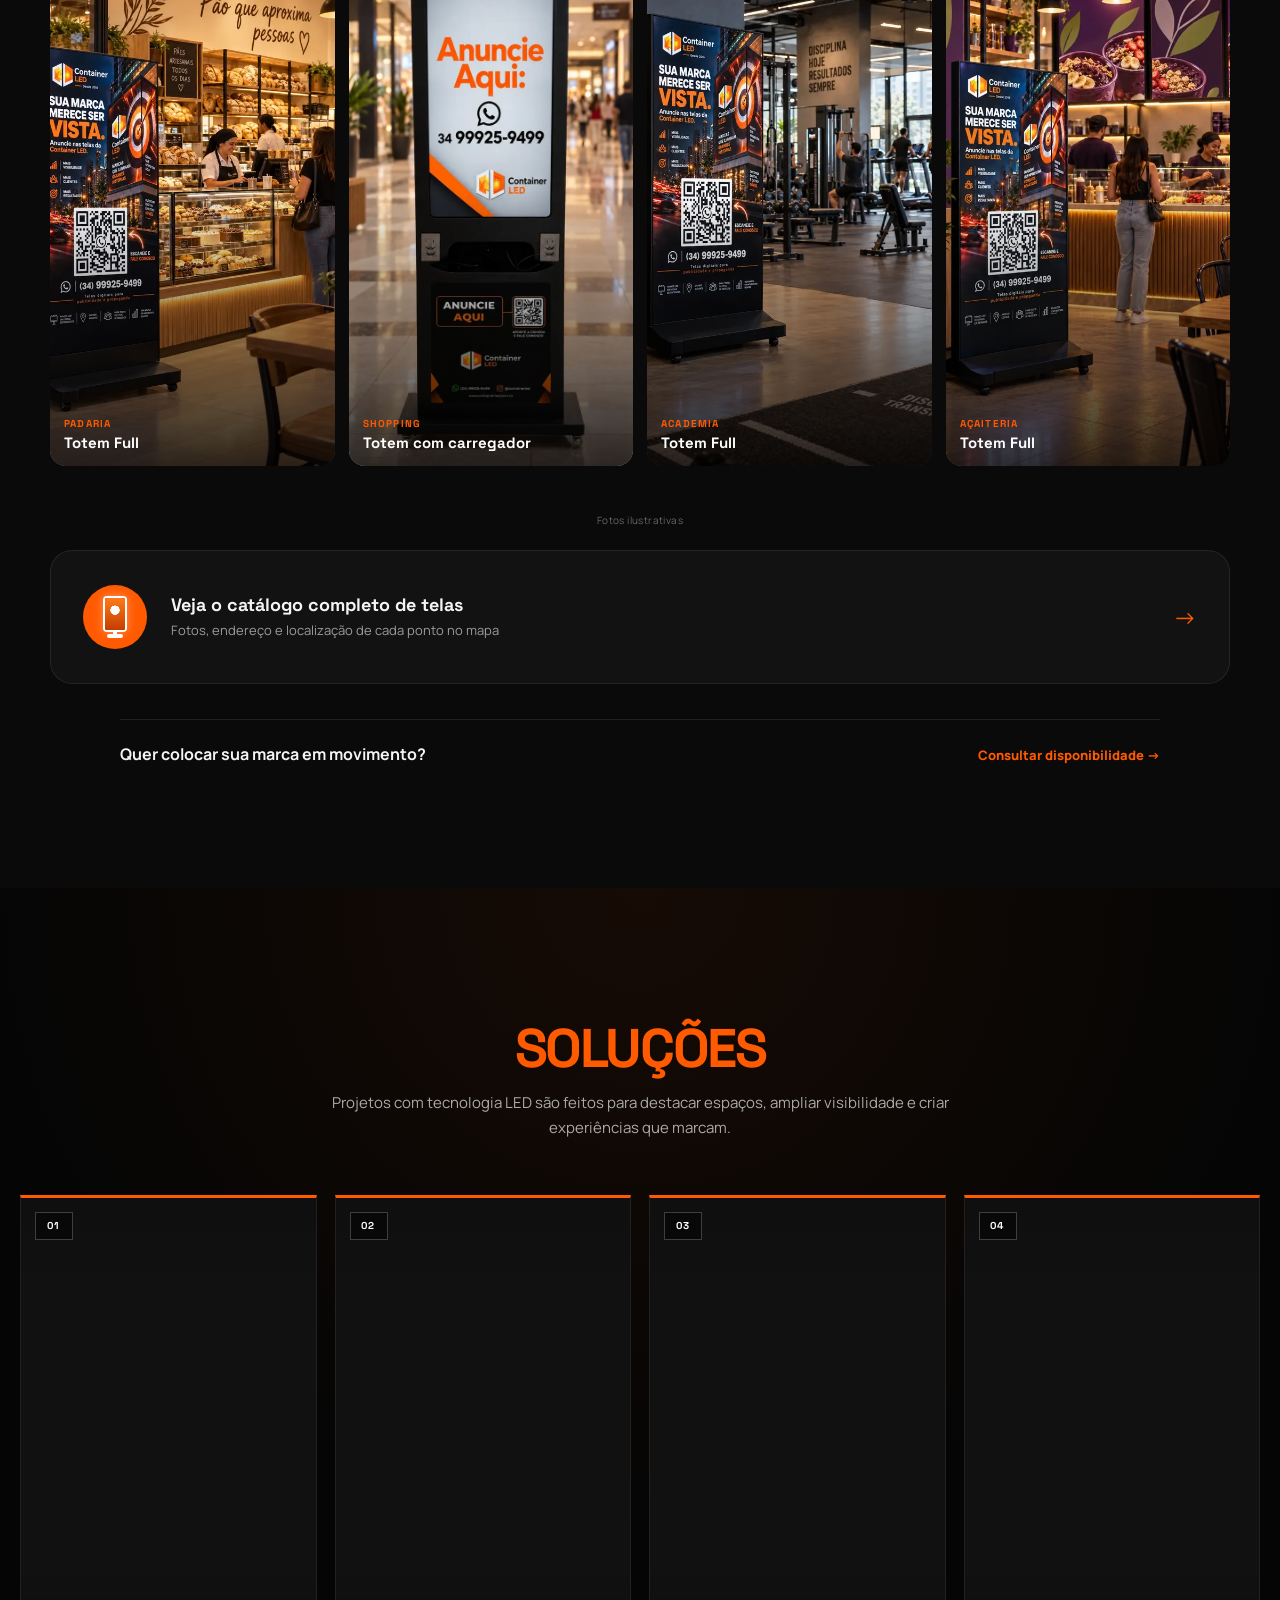
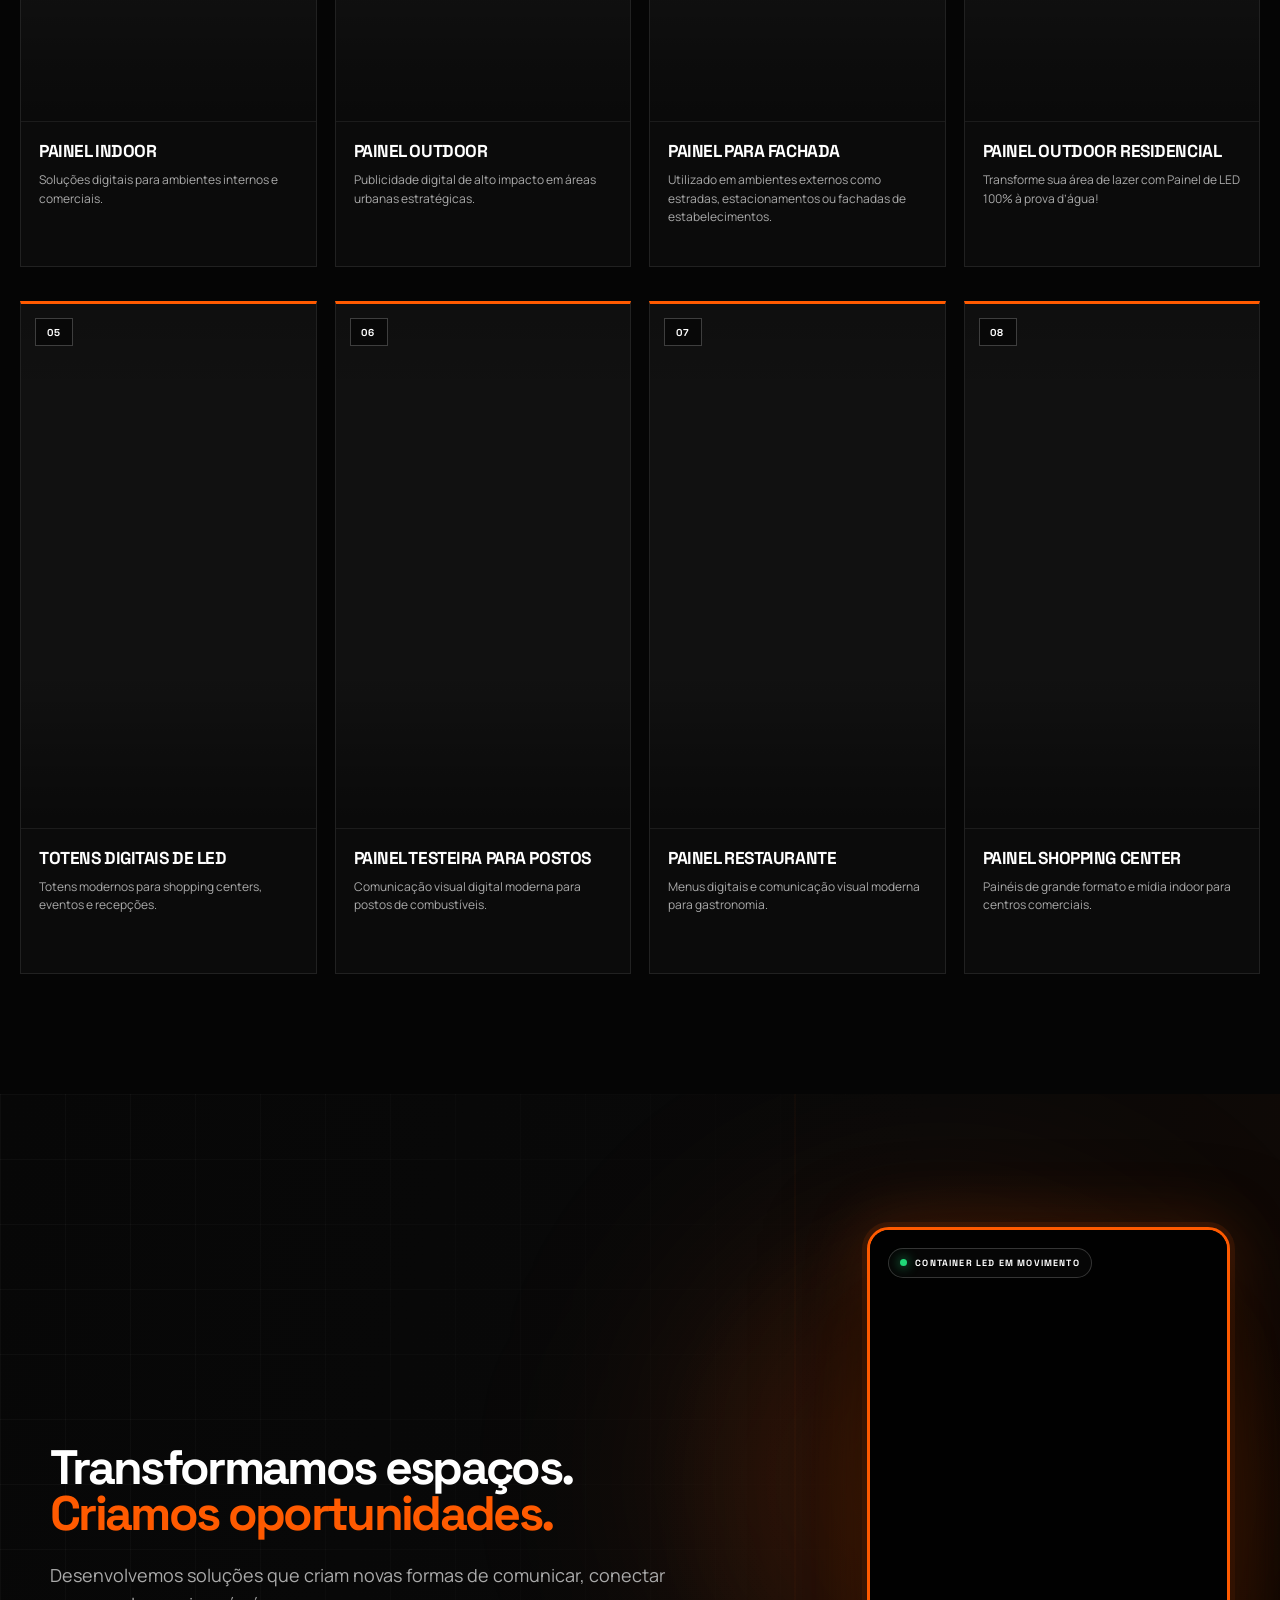
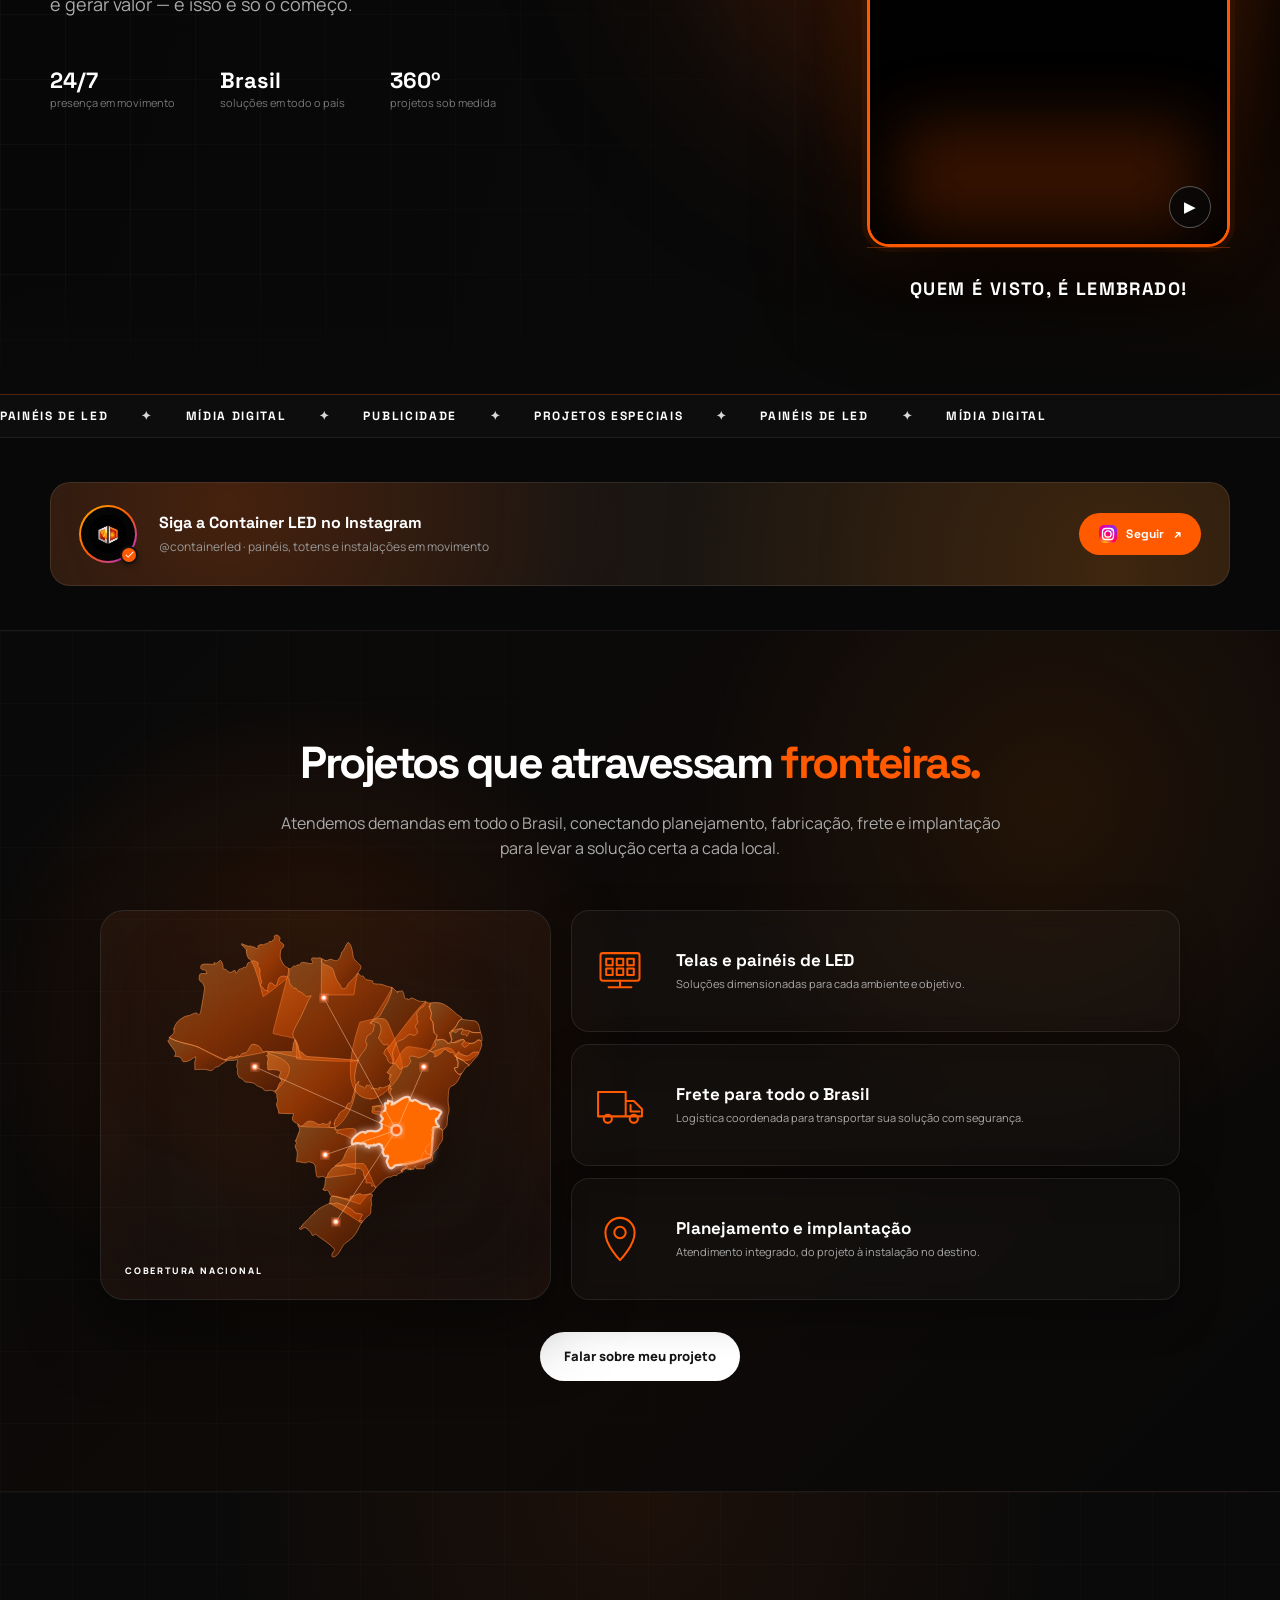
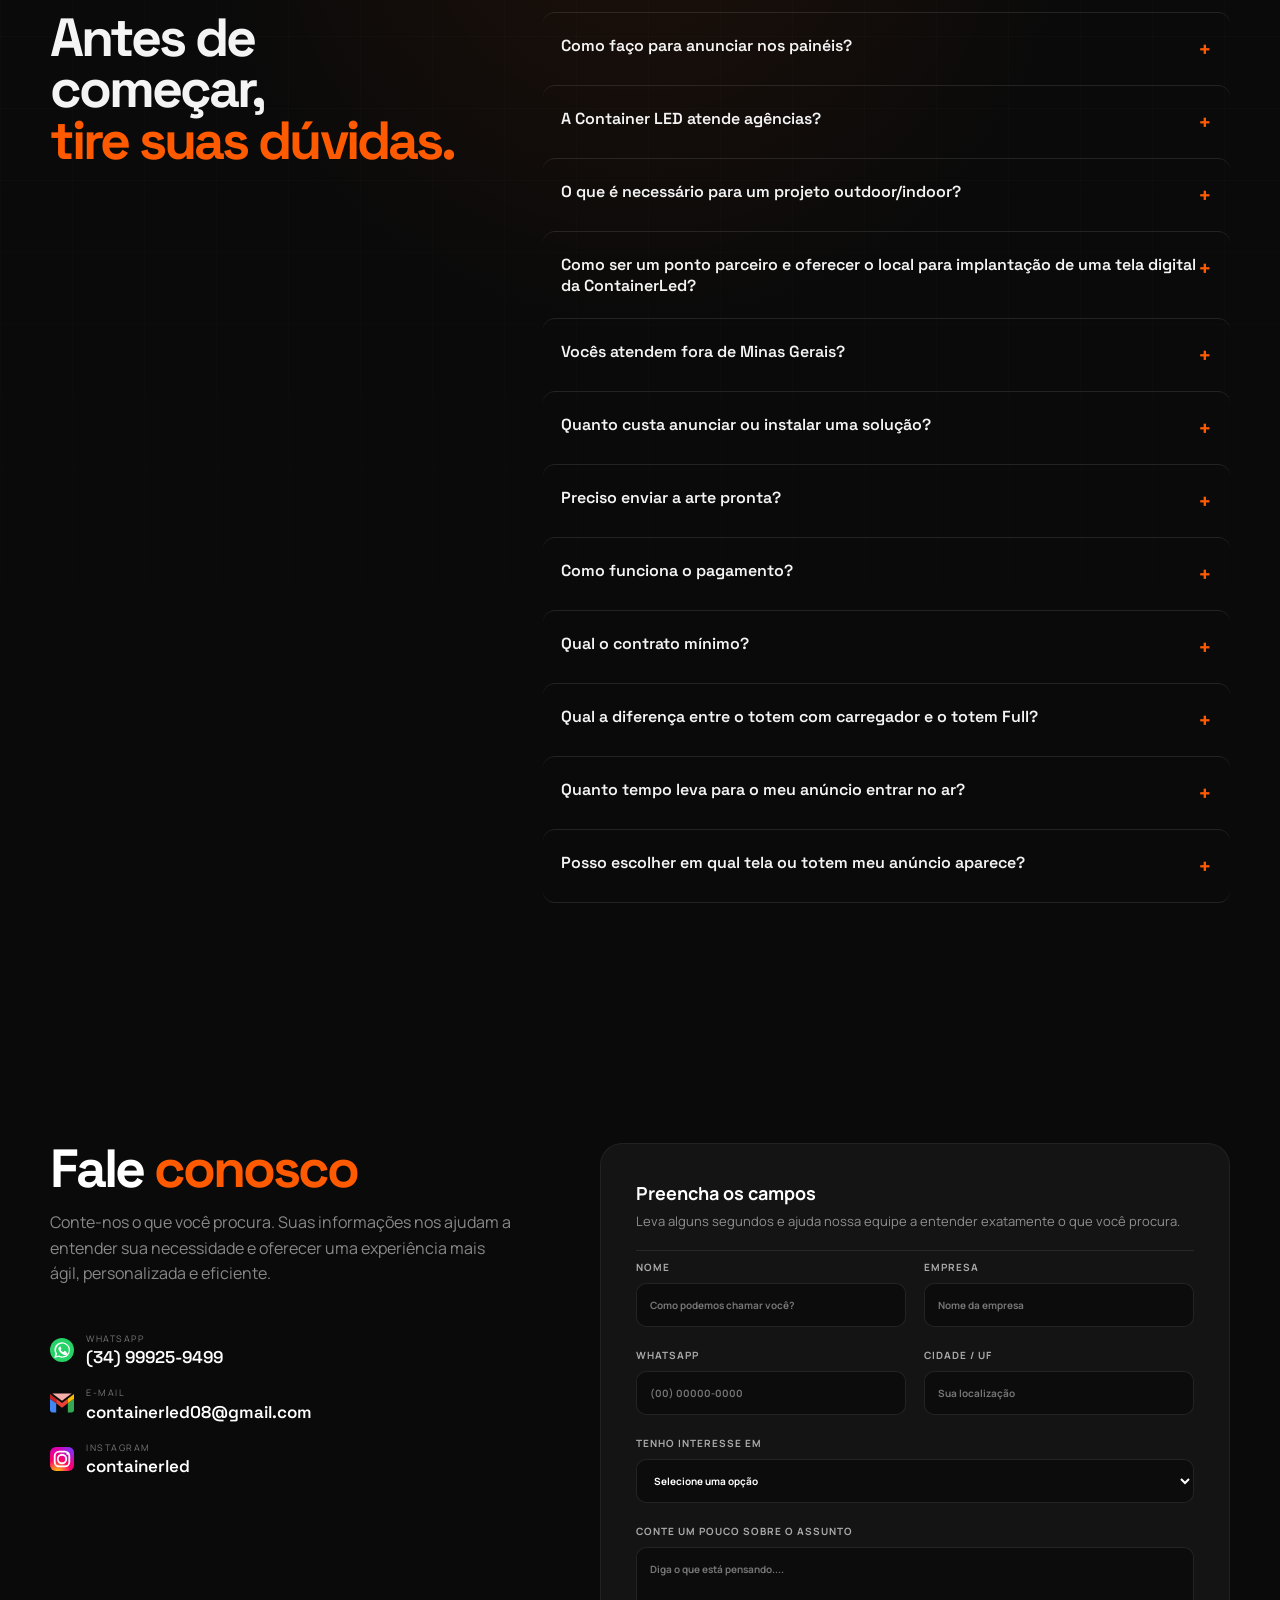
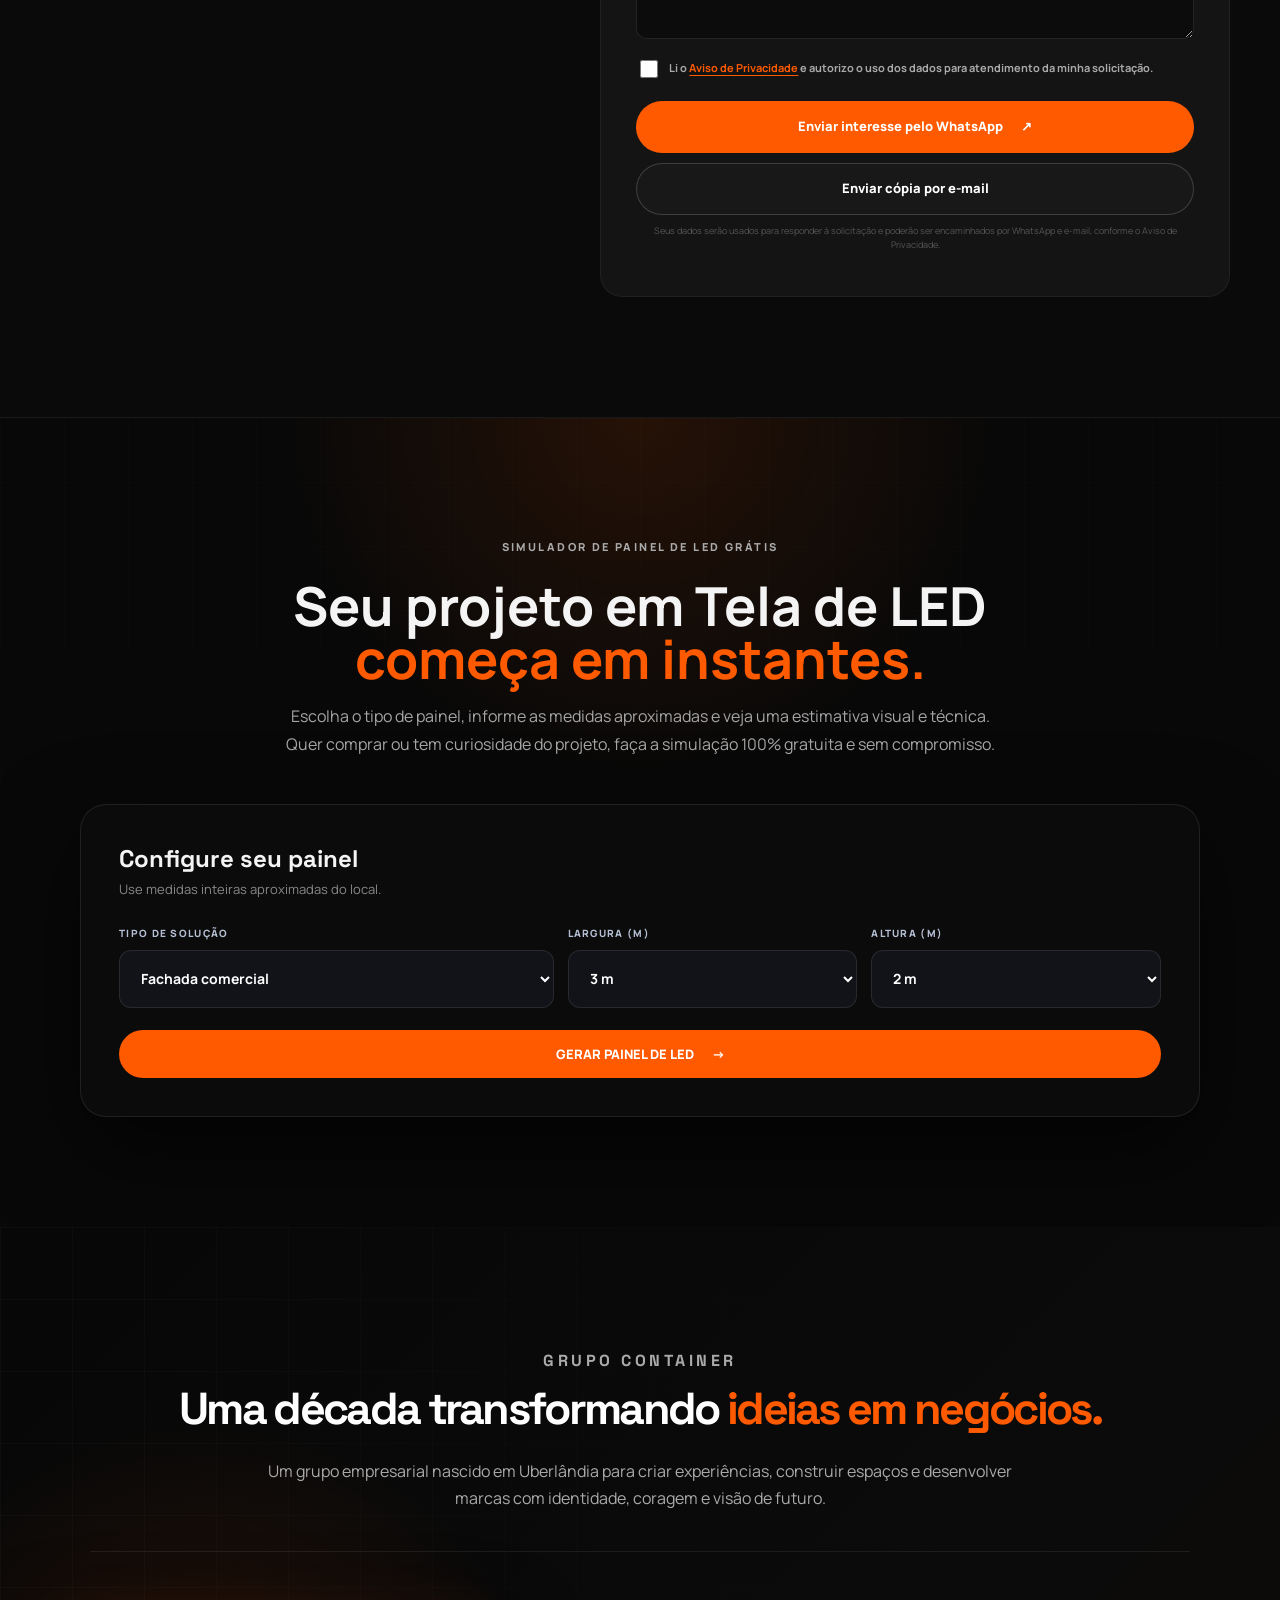
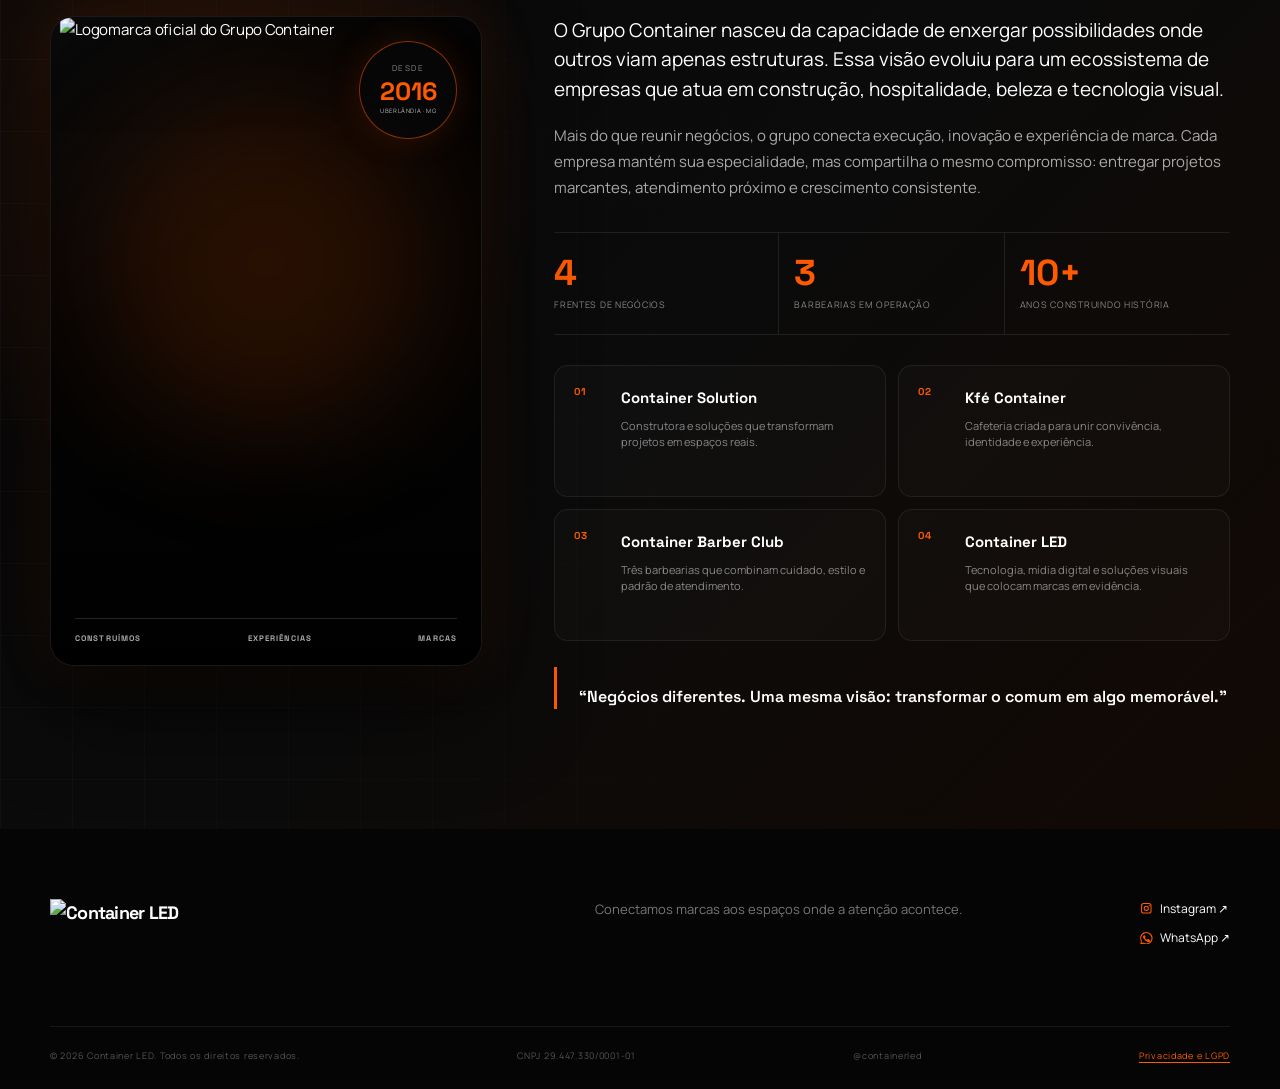
==== commit 63b87a8a: "Reduz em 20% os títulos 'Quem é VISTO, é LEMBRADO!' e 'SOLUÇÕES' Co-Authored-By: Claude Sonnet 5.5 <" ====
--- a/index.html
+++ b/index.html
@@ -10,7 +10,7 @@
   <link rel="preconnect" href="https://fonts.gstatic.com" crossorigin>
   <link href="https://fonts.googleapis.com/css2?family=Manrope:wght@400;500;600;700;800&family=Space+Grotesk:wght@500;600;700&display=swap" rel="stylesheet">
   <link rel="stylesheet" href="styles-v48.css">
-  <link rel="stylesheet" href="publicidade.css?v=5">
+  <link rel="stylesheet" href="publicidade.css?v=7">
   <script src="script-v22.js" defer></script>
   <style>
     @media(max-width:960px){
--- a/publicidade.css
+++ b/publicidade.css
@@ -61,7 +61,7 @@
 #paineis .section-heading h2 .word-visto{font-size:1.3em;line-height:.9}
 
 /* --- Título "Quem é VISTO, é LEMBRADO!" 20% menor, acompanhando a faixa acima --- */
-.media-exterior-heading h2{font-size:clamp(35px,3.5vw,54px)}
+.media-exterior-heading h2{font-size:calc(clamp(35px,3.5vw,54px)*.72)} /* "Quem é VISTO, é LEMBRADO!": 20% menor (0,9 x 0,8) */
 
 @media (prefers-reduced-motion:reduce){
   #paineis .section-badge,#paineis .section-badge:before,
@@ -108,3 +108,6 @@
 /* Uma década transformando ideias em negócios. */
 .company-authority-heading h2{font-size:calc(clamp(48px,5vw,78px)*.7)}
 @media (max-width:640px){.company-authority-heading h2{font-size:calc(clamp(38px,11vw,46px)*.7)}}
+
+/* "SOLUÇÕES": 20% menor */
+#solucoes .solutions-grid-heading h2{font-size:calc(clamp(42px,5.4vw,68px)*.8)}
